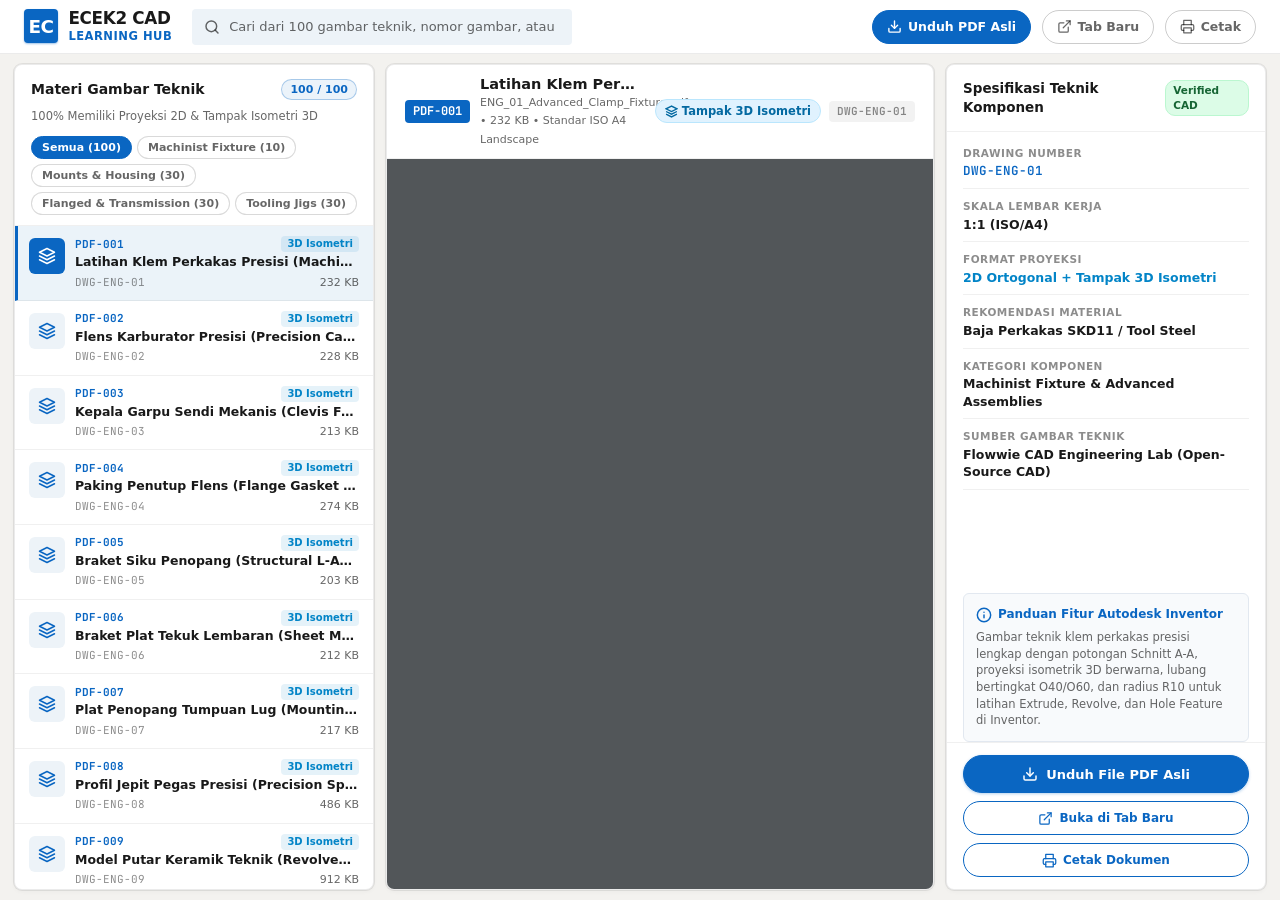
==== index.html @ a2cfbc25 "Initial commit: ECEK2 CAD platform with 100 professional 3D isometric technical drawings" ====
<!DOCTYPE html>
<html lang="id">
<head>
    <meta charset="UTF-8">
    <meta name="viewport" content="width=device-width, initial-scale=1.0">
    <title>ECEK2 CAD - 100 Dokumen Gambar Teknik Profesional (LinkedIn Edition)</title>
    <meta name="description" content="ECEK2 CAD - Platform pembelajaran 100 dokumen PDF gambar teknik profesional nyata berstandar industri dengan Proyeksi 2D Ortogonal dan Tampak 3D Isometri untuk Autodesk Inventor.">
    
    <!-- LinkedIn Font Styling -->
    <link rel="preconnect" href="https://fonts.googleapis.com">
    <link rel="preconnect" href="https://fonts.gstatic.com" crossorigin>
    <link href="https://fonts.googleapis.com/css2?family=Segoe+UI:wght@400;600;700&family=Inter:wght@400;500;600;700&family=JetBrains+Mono:wght@500;600&display=swap" rel="stylesheet">
    
    <link rel="stylesheet" href="index.css">
</head>
<body>

    <!-- TOP NAVBAR: LINKEDIN STYLE MINIMALIST -->
    <header class="linkedin-navbar">
        <div class="navbar-left">
            <!-- LinkedIn Style "EC" Logo Box -->
            <a href="#" class="linkedin-brand" title="ECEK2 CAD - Professional CAD Learning Platform">
                <div class="linkedin-logo-box">EC</div>
                <div class="linkedin-brand-text">
                    <span class="brand-name">ECEK2 CAD</span>
                    <span class="brand-sub">Learning Hub</span>
                </div>
            </a>

            <!-- LinkedIn Global Search Box -->
            <div class="linkedin-search-wrapper">
                <svg class="linkedin-search-icon" width="16" height="16" viewBox="0 0 24 24" fill="none" stroke="currentColor" stroke-width="2.2" stroke-linecap="round" stroke-linejoin="round">
                    <circle cx="11" cy="11" r="8"></circle>
                    <line x1="21" y1="21" x2="16.65" y2="16.65"></line>
                </svg>
                <input type="text" id="navbar-search-input" placeholder="Cari dari 100 gambar teknik, nomor gambar, atau fitur..." autocomplete="off">
            </div>
        </div>

        <!-- Navbar Right Action Buttons -->
        <div class="navbar-right">
            <button class="btn-nav-action btn-nav-primary" id="btn-top-download" title="Unduh File PDF yang sedang aktif">
                <svg width="15" height="15" viewBox="0 0 24 24" fill="none" stroke="currentColor" stroke-width="2.2" stroke-linecap="round" stroke-linejoin="round">
                    <path d="M21 15v4a2 2 0 0 1-2 2H5a2 2 0 0 1-2-2v-4"></path>
                    <polyline points="7 10 12 15 17 10"></polyline>
                    <line x1="12" y1="15" x2="12" y2="3"></line>
                </svg>
                <span>Unduh PDF Asli</span>
            </button>

            <button class="btn-nav-action btn-nav-secondary" id="btn-top-open" title="Buka di Tab Baru Browser">
                <svg width="15" height="15" viewBox="0 0 24 24" fill="none" stroke="currentColor" stroke-width="2" stroke-linecap="round" stroke-linejoin="round">
                    <path d="M18 13v6a2 2 0 0 1-2 2H5a2 2 0 0 1-2-2V8a2 2 0 0 1 2-2h6"></path>
                    <polyline points="15 3 21 3 21 9"></polyline>
                    <line x1="10" y1="14" x2="21" y2="3"></line>
                </svg>
                <span>Tab Baru</span>
            </button>

            <button class="btn-nav-action btn-nav-secondary" id="btn-top-print" title="Cetak Lembar Kerja PDF">
                <svg width="15" height="15" viewBox="0 0 24 24" fill="none" stroke="currentColor" stroke-width="2" stroke-linecap="round" stroke-linejoin="round">
                    <polyline points="6 9 6 2 18 2 18 9"></polyline>
                    <path d="M6 18H4a2 2 0 0 1-2-2v-5a2 2 0 0 1 2-2h16a2 2 0 0 1 2 2v5a2 2 0 0 1-2 2h-2"></path>
                    <rect x="6" y="14" width="12" height="8"></rect>
                </svg>
                <span>Cetak</span>
            </button>
        </div>
    </header>

    <!-- 3-COLUMN WORKSPACE: LINKEDIN LEARNING STYLE -->
    <div class="linkedin-workspace">

        <!-- COLUMN 1 (KIRI): COURSE PLAYLIST & CATEGORY FILTER -->
        <aside class="col-playlist">
            <div class="playlist-card">
                
                <div class="playlist-header">
                    <div class="playlist-title-row">
                        <h2>Materi Gambar Teknik</h2>
                        <span class="playlist-counter-badge" id="total-doc-counter">100 / 100</span>
                    </div>
                    <p class="playlist-subtitle">100% Memiliki Proyeksi 2D & Tampak Isometri 3D</p>

                    <!-- Quick Filter Pills -->
                    <div class="playlist-filter-pills" id="category-pills">
                        <button class="pill-btn active" data-category="all">Semua (100)</button>
                        <button class="pill-btn" data-category="Machinist Fixture & Advanced Assemblies">Machinist Fixture (10)</button>
                        <button class="pill-btn" data-category="Precision Mechanical Mounts & Housings">Mounts & Housing (30)</button>
                        <button class="pill-btn" data-category="Flanged Components & Transmission Brackets">Flanged & Transmission (30)</button>
                        <button class="pill-btn" data-category="Machined Tooling Jigs & Complex Slotted Solids">Tooling Jigs (30)</button>
                    </div>
                </div>

                <!-- Scrollable Drawing Items List -->
                <div class="playlist-scroll-area" id="pdf-doc-list-container">
                    <!-- Populated dynamically via app.js -->
                </div>

            </div>
        </aside>

        <!-- COLUMN 2 (TENGAH): MAIN DOCUMENT VIEWER STAGE -->
        <main class="col-stage">
            <div class="stage-card">
                
                <!-- Stage Header Bar -->
                <div class="stage-top-bar">
                    <div class="stage-title-group">
                        <span class="badge-stage-id" id="active-doc-badge">PDF-001</span>
                        <div class="stage-heading-text">
                            <h1 id="active-doc-title">Latihan Klem Perkakas Presisi (Machinist Clamp Assembly & Fixture)</h1>
                            <span class="stage-file-info" id="active-doc-sub">ENG_01_Advanced_Clamp_Fixture.pdf • 232 KB • Format A4 Landscape</span>
                        </div>
                    </div>
                    
                    <div class="stage-badges-row">
                        <span class="badge-iso-highlight">
                            <svg width="13" height="13" viewBox="0 0 24 24" fill="none" stroke="currentColor" stroke-width="2.5"><polygon points="12 2 2 7 12 12 22 7 12 2"></polygon><polyline points="2 17 12 22 22 17"></polyline><polyline points="2 12 12 17 22 12"></polyline></svg>
                            Tampak 3D Isometri
                        </span>
                        <span class="badge-dwg-no" id="stage-drawing-no">DWG-ENG-01</span>
                    </div>
                </div>

                <!-- Embedded PDF Viewer Container -->
                <div class="stage-viewer-container">
                    <iframe id="pdf-frame" class="stage-pdf-frame" src="pdf/ENG_01_Advanced_Clamp_Fixture.pdf" type="application/pdf"></iframe>
                </div>

            </div>
        </main>

        <!-- COLUMN 3 (KANAN): TECHNICAL SPECIFICATIONS & ACTIONS -->
        <aside class="col-specs">
            <div class="specs-card">
                
                <div class="specs-card-header">
                    <h3>Spesifikasi Teknik Komponen</h3>
                    <span class="specs-verified-tag">Verified CAD</span>
                </div>

                <!-- Specs List Grid -->
                <div class="specs-body" id="specs-body-container">
                    <!-- Populated dynamically via app.js -->
                </div>

                <!-- Autodesk Inventor Guidance Card -->
                <div class="inventor-guide-card">
                    <div class="guide-header">
                        <svg width="16" height="16" viewBox="0 0 24 24" fill="none" stroke="#0a66c2" stroke-width="2.2" stroke-linecap="round" stroke-linejoin="round">
                            <circle cx="12" cy="12" r="10"></circle>
                            <line x1="12" y1="16" x2="12" y2="12"></line>
                            <line x1="12" y1="8" x2="12.01" y2="8"></line>
                        </svg>
                        <h4>Panduan Fitur Autodesk Inventor</h4>
                    </div>
                    <p id="inventor-guide-text">
                        Gunakan fitur Extrude, Revolve, dan Hole Feature untuk memodelkan solid 3D sesuai dimensi yang tertera pada lembar kerja dan tampak isometri di sudut kanan atas.
                    </p>
                </div>

                <!-- Quick Action Button Stack -->
                <div class="specs-action-stack">
                    <button class="btn-linkedin-main" id="btn-download-pdf">
                        <svg width="16" height="16" viewBox="0 0 24 24" fill="none" stroke="currentColor" stroke-width="2.2" stroke-linecap="round" stroke-linejoin="round">
                            <path d="M21 15v4a2 2 0 0 1-2 2H5a2 2 0 0 1-2-2v-4"></path>
                            <polyline points="7 10 12 15 17 10"></polyline>
                            <line x1="12" y1="15" x2="12" y2="3"></line>
                        </svg>
                        Unduh File PDF Asli
                    </button>

                    <button class="btn-linkedin-sub" id="btn-open-tab">
                        <svg width="15" height="15" viewBox="0 0 24 24" fill="none" stroke="currentColor" stroke-width="2" stroke-linecap="round" stroke-linejoin="round">
                            <path d="M18 13v6a2 2 0 0 1-2 2H5a2 2 0 0 1-2-2V8a2 2 0 0 1 2-2h6"></path>
                            <polyline points="15 3 21 3 21 9"></polyline>
                            <line x1="10" y1="14" x2="21" y2="3"></line>
                        </svg>
                        Buka di Tab Baru
                    </button>

                    <button class="btn-linkedin-sub" id="btn-print-doc">
                        <svg width="15" height="15" viewBox="0 0 24 24" fill="none" stroke="currentColor" stroke-width="2" stroke-linecap="round" stroke-linejoin="round">
                            <polyline points="6 9 6 2 18 2 18 9"></polyline>
                            <path d="M6 18H4a2 2 0 0 1-2-2v-5a2 2 0 0 1 2-2h16a2 2 0 0 1 2 2v5a2 2 0 0 1-2 2h-2"></path>
                            <rect x="6" y="14" width="12" height="8"></rect>
                        </svg>
                        Cetak Dokumen
                    </button>
                </div>

            </div>
        </aside>

    </div>

    <!-- Scripts -->
    <script src="js/data.js"></script>
    <script src="app.js"></script>

</body>
</html>
---- index.css ----
/* ==========================================================================
   ECEK2 CAD - LINKEDIN STYLE DESIGN SYSTEM (PURE LIGHT THEME)
   ========================================================================== */

:root {
    --li-bg-app: #F3F2EF;
    --li-bg-card: #FFFFFF;
    --li-bg-hover: #F8FAFD;
    --li-bg-active: #EBF3F9;
    --li-bg-input: #EDF3F8;
    
    --li-blue-primary: #0A66C2;
    --li-blue-hover: #004182;
    --li-blue-light: rgba(10, 102, 194, 0.08);
    --li-blue-border: rgba(10, 102, 194, 0.3);

    --li-text-primary: rgba(0, 0, 0, 0.9);
    --li-text-secondary: rgba(0, 0, 0, 0.6);
    --li-text-dim: rgba(0, 0, 0, 0.45);
    
    --li-border: rgba(0, 0, 0, 0.08);
    --li-border-divider: rgba(0, 0, 0, 0.06);
    
    --li-shadow: 0 0 0 1px rgba(0, 0, 0, 0.08), 0 2px 4px rgba(0, 0, 0, 0.03);
    --li-shadow-sm: 0 1px 3px rgba(0, 0, 0, 0.08);

    --font-sans: -apple-system, system-ui, BlinkMacSystemFont, "Segoe UI", Roboto, "Helvetica Neue", sans-serif;
    --font-mono: 'JetBrains Mono', monospace;
}

*, *::before, *::after {
    box-sizing: border-box;
    margin: 0;
    padding: 0;
}

body {
    width: 100vw;
    height: 100vh;
    overflow: hidden;
    background-color: var(--li-bg-app);
    color: var(--li-text-primary);
    font-family: var(--font-sans);
    font-size: 13px;
    line-height: 1.4;
    -webkit-font-smoothing: antialiased;
}

/* ==========================================================================
   1. TOP NAVIGATION BAR (LINKEDIN STYLE)
   ========================================================================== */
.linkedin-navbar {
    width: 100%;
    height: 54px;
    background-color: var(--li-bg-card);
    border-bottom: 1px solid var(--li-border);
    display: flex;
    align-items: center;
    justify-content: space-between;
    padding: 0 1.5rem;
    z-index: 100;
}

.navbar-left {
    display: flex;
    align-items: center;
    gap: 1.25rem;
}

.linkedin-brand {
    display: flex;
    align-items: center;
    gap: 0.65rem;
    text-decoration: none;
    color: inherit;
    cursor: pointer;
}

.linkedin-logo-box {
    width: 34px;
    height: 34px;
    background-color: var(--li-blue-primary);
    color: #FFFFFF;
    font-weight: 800;
    font-size: 1.15rem;
    border-radius: 4px;
    display: flex;
    align-items: center;
    justify-content: center;
    letter-spacing: -0.5px;
    box-shadow: 0 1px 2px rgba(10, 102, 194, 0.4);
}

.linkedin-brand-text {
    display: flex;
    flex-direction: column;
}

.brand-name {
    font-size: 1.05rem;
    font-weight: 700;
    color: var(--li-text-primary);
    line-height: 1.1;
    letter-spacing: -0.3px;
}

.brand-sub {
    font-size: 0.72rem;
    font-weight: 600;
    color: var(--li-blue-primary);
    text-transform: uppercase;
    letter-spacing: 0.5px;
}

.linkedin-search-wrapper {
    position: relative;
    width: 380px;
    display: flex;
    align-items: center;
}

.linkedin-search-icon {
    position: absolute;
    left: 12px;
    color: var(--li-text-secondary);
    pointer-events: none;
}

#navbar-search-input {
    width: 100%;
    height: 36px;
    background-color: var(--li-bg-input);
    border: 1px solid transparent;
    border-radius: 4px;
    padding: 0 12px 0 36px;
    font-size: 13px;
    color: var(--li-text-primary);
    font-family: inherit;
    outline: none;
    transition: all 0.2s ease;
}

#navbar-search-input:focus {
    background-color: #FFFFFF;
    border-color: var(--li-blue-primary);
    box-shadow: 0 0 0 1px var(--li-blue-primary);
}

#navbar-search-input::placeholder {
    color: var(--li-text-secondary);
}

.navbar-right {
    display: flex;
    align-items: center;
    gap: 0.65rem;
}

.btn-nav-action {
    display: inline-flex;
    align-items: center;
    gap: 6px;
    height: 34px;
    padding: 0 14px;
    border-radius: 20px;
    font-size: 12.5px;
    font-weight: 600;
    cursor: pointer;
    transition: all 0.15s ease;
    font-family: inherit;
}

.btn-nav-primary {
    background-color: var(--li-blue-primary);
    color: #FFFFFF;
    border: 1px solid var(--li-blue-primary);
}

.btn-nav-primary:hover {
    background-color: var(--li-blue-hover);
    border-color: var(--li-blue-hover);
}

.btn-nav-secondary {
    background-color: transparent;
    color: var(--li-text-secondary);
    border: 1px solid rgba(0, 0, 0, 0.2);
}

.btn-nav-secondary:hover {
    background-color: rgba(0, 0, 0, 0.04);
    color: var(--li-text-primary);
    border-color: rgba(0, 0, 0, 0.3);
}

/* ==========================================================================
   2. 3-COLUMN WORKSPACE GRID
   ========================================================================== */
.linkedin-workspace {
    display: flex;
    width: 100%;
    height: calc(100vh - 54px);
    overflow: hidden;
    padding: 10px 14px;
    gap: 12px;
}

/* Base Card Style */
.playlist-card, .stage-card, .specs-card {
    background-color: var(--li-bg-card);
    border: 1px solid var(--li-border);
    border-radius: 8px;
    box-shadow: var(--li-shadow);
    display: flex;
    flex-direction: column;
    overflow: hidden;
    height: 100%;
}

/* ==========================================================================
   COLUMN 1: PLAYLIST (LEFT)
   ========================================================================== */
.col-playlist {
    width: 360px;
    flex-shrink: 0;
    height: 100%;
}

.playlist-header {
    padding: 14px 16px 10px;
    border-bottom: 1px solid var(--li-border-divider);
    display: flex;
    flex-direction: column;
    gap: 8px;
    flex-shrink: 0;
}

.playlist-title-row {
    display: flex;
    align-items: center;
    justify-content: space-between;
}

.playlist-title-row h2 {
    font-size: 14px;
    font-weight: 700;
    color: var(--li-text-primary);
}

.playlist-counter-badge {
    background-color: var(--li-blue-light);
    color: var(--li-blue-primary);
    font-size: 11px;
    font-weight: 700;
    padding: 2px 8px;
    border-radius: 12px;
    border: 1px solid var(--li-blue-border);
}

.playlist-subtitle {
    font-size: 11.5px;
    color: var(--li-text-secondary);
}

.playlist-filter-pills {
    display: flex;
    flex-wrap: wrap;
    gap: 5px;
    padding-top: 4px;
}

.pill-btn {
    background-color: var(--li-bg-card);
    color: var(--li-text-secondary);
    border: 1px solid rgba(0, 0, 0, 0.15);
    font-size: 11px;
    font-weight: 600;
    padding: 4px 10px;
    border-radius: 14px;
    cursor: pointer;
    transition: all 0.15s ease;
    font-family: inherit;
    white-space: nowrap;
}

.pill-btn:hover {
    background-color: rgba(0, 0, 0, 0.04);
    color: var(--li-text-primary);
}

.pill-btn.active {
    background-color: var(--li-blue-primary);
    color: #FFFFFF;
    border-color: var(--li-blue-primary);
}

/* Scroll Area for Items */
.playlist-scroll-area {
    flex: 1;
    overflow-y: auto;
    overflow-x: hidden;
}

.playlist-scroll-area::-webkit-scrollbar {
    width: 6px;
}
.playlist-scroll-area::-webkit-scrollbar-track {
    background: transparent;
}
.playlist-scroll-area::-webkit-scrollbar-thumb {
    background: rgba(0, 0, 0, 0.15);
    border-radius: 3px;
}

/* Playlist Card Item */
.playlist-item {
    padding: 10px 14px;
    border-bottom: 1px solid var(--li-border-divider);
    cursor: pointer;
    transition: background-color 0.15s ease;
    display: flex;
    gap: 10px;
    align-items: flex-start;
}

.playlist-item:hover {
    background-color: var(--li-bg-hover);
}

.playlist-item.active {
    background-color: var(--li-bg-active);
    border-left: 3px solid var(--li-blue-primary);
    padding-left: 11px;
}

.item-thumb-box {
    width: 36px;
    height: 36px;
    border-radius: 6px;
    background-color: #EDF3F8;
    color: var(--li-blue-primary);
    display: flex;
    align-items: center;
    justify-content: center;
    flex-shrink: 0;
    margin-top: 2px;
}

.playlist-item.active .item-thumb-box {
    background-color: var(--li-blue-primary);
    color: #FFFFFF;
}

.item-content {
    flex: 1;
    min-width: 0;
}

.item-top-row {
    display: flex;
    align-items: center;
    justify-content: space-between;
    margin-bottom: 2px;
}

.item-id {
    font-size: 11px;
    font-weight: 700;
    color: var(--li-blue-primary);
    font-family: var(--font-mono);
}

.item-badge-iso {
    font-size: 10px;
    font-weight: 700;
    color: #0284c7;
    background-color: rgba(2, 132, 199, 0.1);
    padding: 1px 6px;
    border-radius: 4px;
}

.item-title {
    font-size: 12.5px;
    font-weight: 600;
    color: var(--li-text-primary);
    line-height: 1.3;
    margin-bottom: 4px;
    white-space: nowrap;
    overflow: hidden;
    text-overflow: ellipsis;
}

.item-footer-row {
    display: flex;
    align-items: center;
    justify-content: space-between;
    font-size: 11px;
    color: var(--li-text-secondary);
}

.item-dwg-no {
    font-family: var(--font-mono);
    color: var(--li-text-dim);
}

/* ==========================================================================
   COLUMN 2: STAGE (CENTER)
   ========================================================================== */
.col-stage {
    flex: 1;
    min-width: 0;
    height: 100%;
}

.stage-top-bar {
    padding: 10px 18px;
    border-bottom: 1px solid var(--li-border-divider);
    display: flex;
    align-items: center;
    justify-content: space-between;
    gap: 12px;
    flex-shrink: 0;
}

.stage-title-group {
    display: flex;
    align-items: center;
    gap: 10px;
    min-width: 0;
}

.badge-stage-id {
    background-color: var(--li-blue-primary);
    color: #FFFFFF;
    font-size: 12px;
    font-weight: 700;
    font-family: var(--font-mono);
    padding: 3px 8px;
    border-radius: 4px;
    flex-shrink: 0;
}

.stage-heading-text {
    min-width: 0;
}

.stage-heading-text h1 {
    font-size: 14.5px;
    font-weight: 700;
    color: var(--li-text-primary);
    white-space: nowrap;
    overflow: hidden;
    text-overflow: ellipsis;
    line-height: 1.25;
}

.stage-file-info {
    font-size: 11px;
    color: var(--li-text-secondary);
}

.stage-badges-row {
    display: flex;
    align-items: center;
    gap: 8px;
    flex-shrink: 0;
}

.badge-iso-highlight {
    display: inline-flex;
    align-items: center;
    gap: 4px;
    font-size: 11.5px;
    font-weight: 700;
    color: #0369a1;
    background-color: #e0f2fe;
    border: 1px solid #bae6fd;
    padding: 3px 9px;
    border-radius: 12px;
}

.badge-dwg-no {
    font-size: 11px;
    font-weight: 600;
    font-family: var(--font-mono);
    color: var(--li-text-dim);
    background-color: rgba(0, 0, 0, 0.05);
    padding: 3px 8px;
    border-radius: 4px;
}

/* Stage Viewer Frame */
.stage-viewer-container {
    flex: 1;
    width: 100%;
    height: 100%;
    position: relative;
    background-color: #525659;
}

.stage-pdf-frame {
    width: 100%;
    height: 100%;
    border: none;
    display: block;
}

/* ==========================================================================
   COLUMN 3: SPECS PANEL (RIGHT)
   ========================================================================== */
.col-specs {
    width: 320px;
    flex-shrink: 0;
    height: 100%;
}

.specs-card-header {
    padding: 14px 16px;
    border-bottom: 1px solid var(--li-border-divider);
    display: flex;
    align-items: center;
    justify-content: space-between;
    flex-shrink: 0;
}

.specs-card-header h3 {
    font-size: 13.5px;
    font-weight: 700;
    color: var(--li-text-primary);
}

.specs-verified-tag {
    font-size: 10.5px;
    font-weight: 700;
    color: #166534;
    background-color: #dcfce7;
    border: 1px solid #bbf7d0;
    padding: 2px 7px;
    border-radius: 10px;
}

.specs-body {
    flex: 1;
    overflow-y: auto;
    padding: 14px 16px;
    display: flex;
    flex-direction: column;
    gap: 10px;
}

.specs-body::-webkit-scrollbar {
    width: 5px;
}
.specs-body::-webkit-scrollbar-thumb {
    background: rgba(0, 0, 0, 0.15);
    border-radius: 3px;
}

.spec-item-box {
    display: flex;
    flex-direction: column;
    gap: 2px;
    padding-bottom: 8px;
    border-bottom: 1px solid var(--li-border-divider);
}

.spec-label {
    font-size: 10.5px;
    font-weight: 700;
    color: var(--li-text-dim);
    text-transform: uppercase;
    letter-spacing: 0.5px;
}

.spec-val {
    font-size: 12.5px;
    font-weight: 600;
    color: var(--li-text-primary);
}

.spec-val.highlight {
    color: var(--li-blue-primary);
}

/* Inventor Guidance Box */
.inventor-guide-card {
    background-color: #F8FAFC;
    border: 1px solid #E2E8F0;
    border-radius: 6px;
    padding: 12px;
    margin: 8px 16px 0;
}

.guide-header {
    display: flex;
    align-items: center;
    gap: 6px;
    margin-bottom: 6px;
}

.guide-header h4 {
    font-size: 12px;
    font-weight: 700;
    color: var(--li-blue-primary);
}

.inventor-guide-card p {
    font-size: 11.5px;
    color: var(--li-text-secondary);
    line-height: 1.45;
}

/* Action Buttons Stack */
.specs-action-stack {
    padding: 12px 16px;
    border-top: 1px solid var(--li-border-divider);
    display: flex;
    flex-direction: column;
    gap: 8px;
    flex-shrink: 0;
}

.btn-linkedin-main {
    width: 100%;
    height: 38px;
    border-radius: 20px;
    background-color: var(--li-blue-primary);
    color: #FFFFFF;
    font-weight: 700;
    font-size: 13px;
    border: 1px solid var(--li-blue-primary);
    display: flex;
    align-items: center;
    justify-content: center;
    gap: 8px;
    cursor: pointer;
    transition: all 0.15s ease;
    font-family: inherit;
    box-shadow: 0 1px 3px rgba(10, 102, 194, 0.3);
}

.btn-linkedin-main:hover {
    background-color: var(--li-blue-hover);
    border-color: var(--li-blue-hover);
}

.btn-linkedin-sub {
    width: 100%;
    height: 34px;
    border-radius: 20px;
    background-color: transparent;
    color: var(--li-blue-primary);
    font-weight: 600;
    font-size: 12px;
    border: 1px solid var(--li-blue-primary);
    display: flex;
    align-items: center;
    justify-content: center;
    gap: 6px;
    cursor: pointer;
    transition: all 0.15s ease;
    font-family: inherit;
}

.btn-linkedin-sub:hover {
    background-color: var(--li-blue-light);
}

/* ==========================================================================
   RESPONSIVE DESIGN
   ========================================================================== */
@media (max-width: 1200px) {
    .col-specs {
        display: none;
    }
}

@media (max-width: 800px) {
    .linkedin-workspace {
        flex-direction: column;
    }
    .col-playlist {
        width: 100%;
        height: 250px;
    }
}
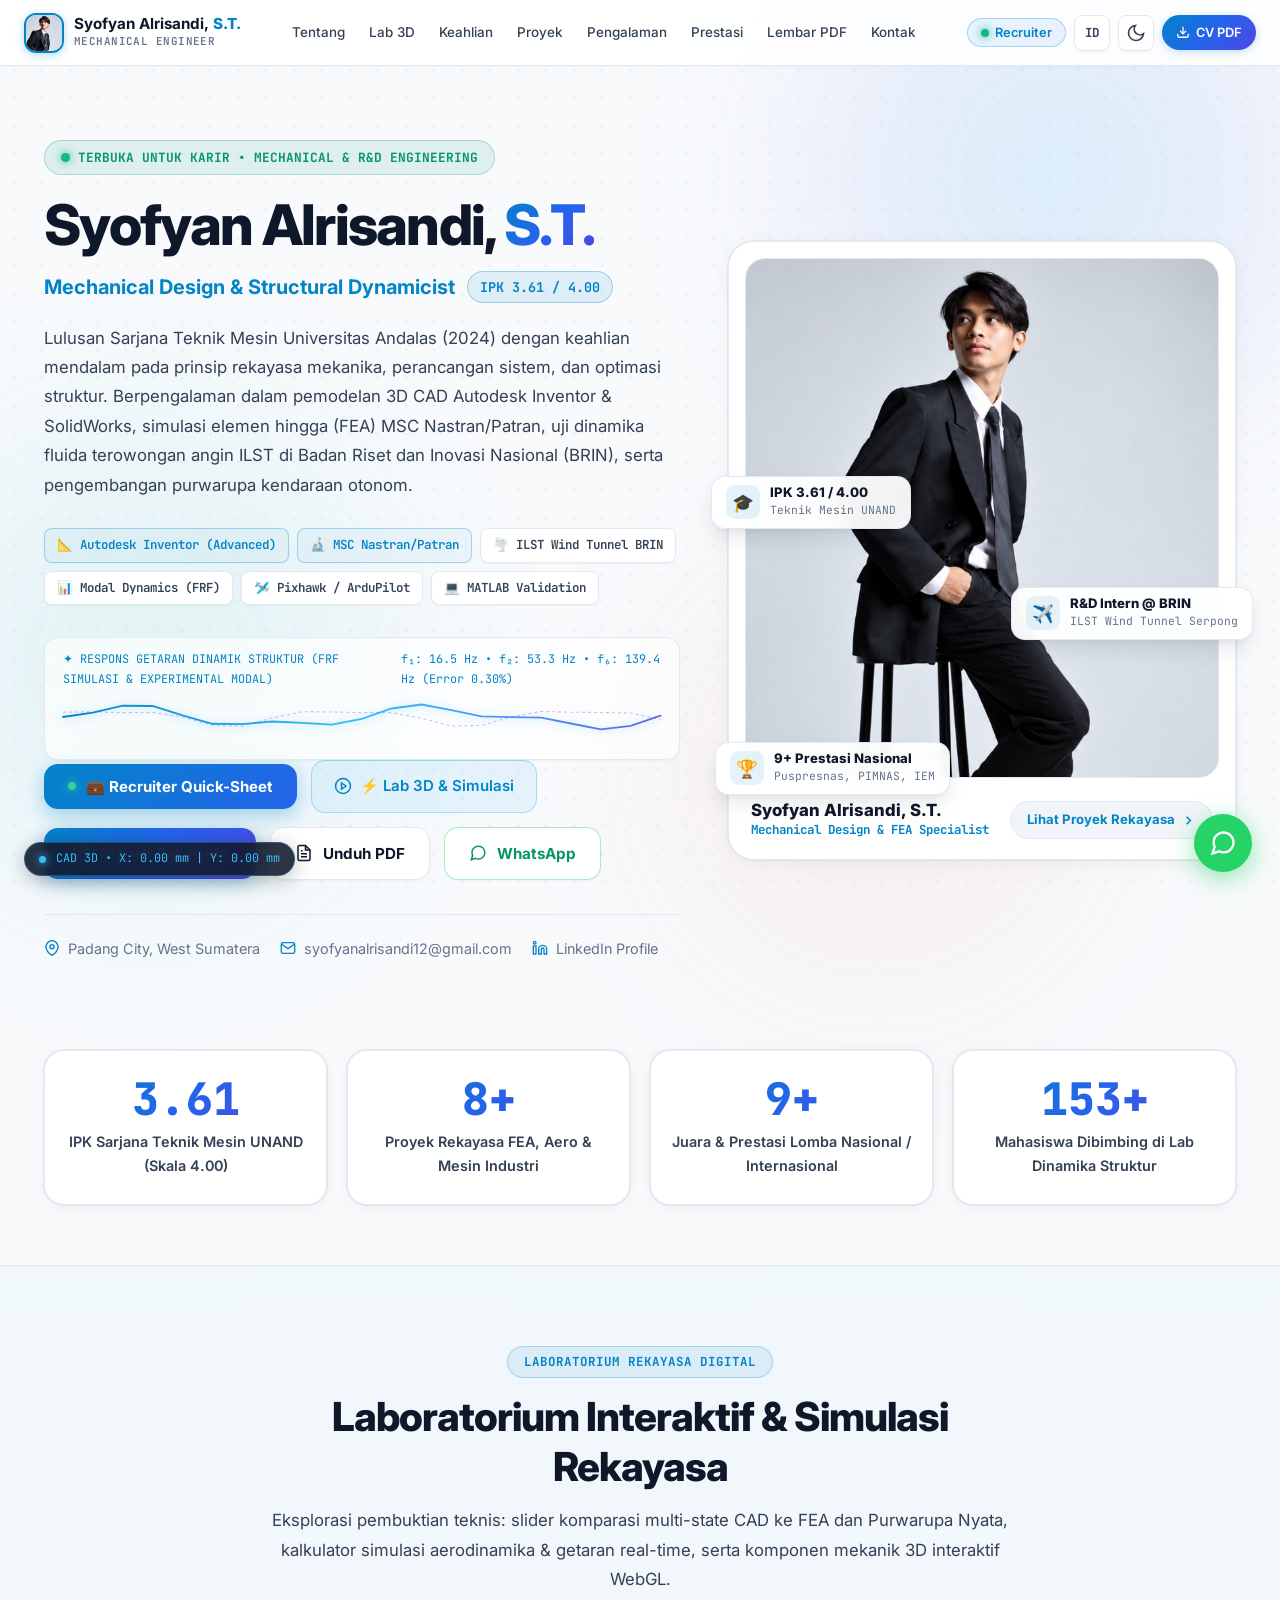
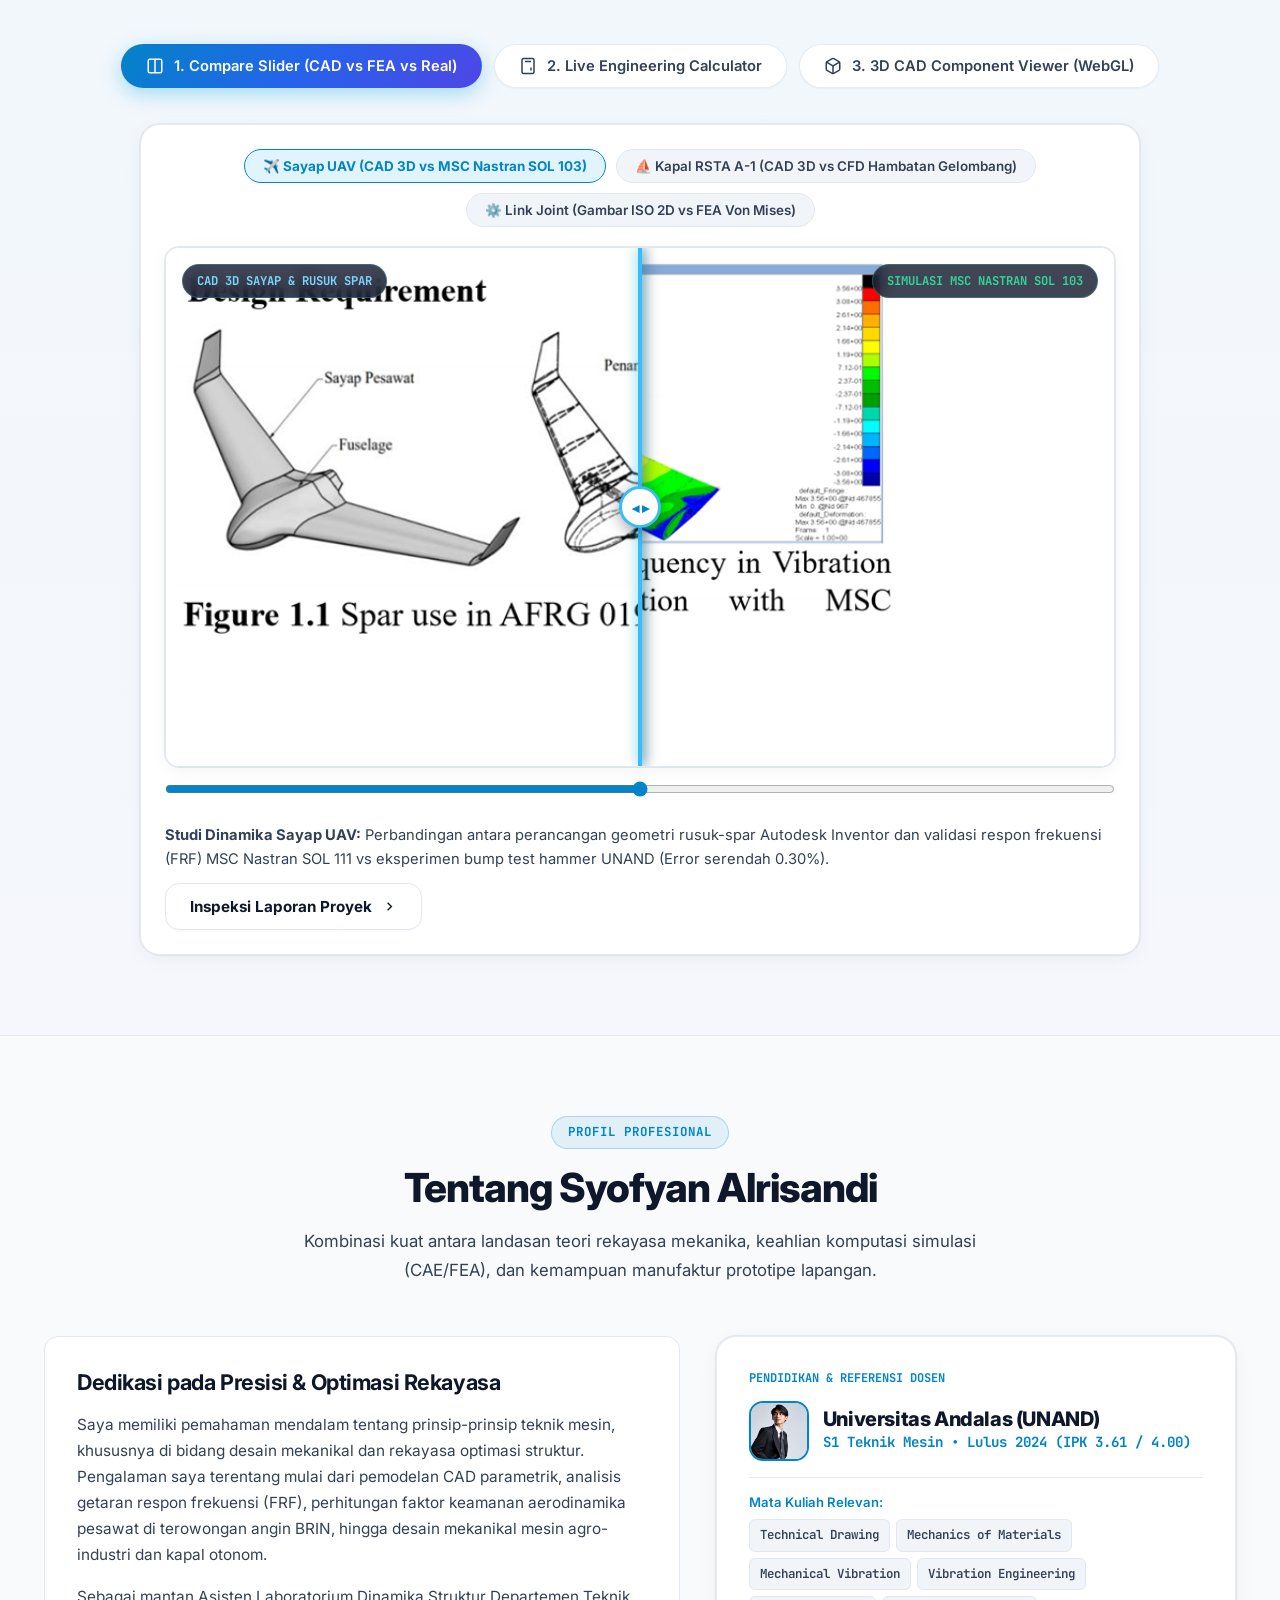
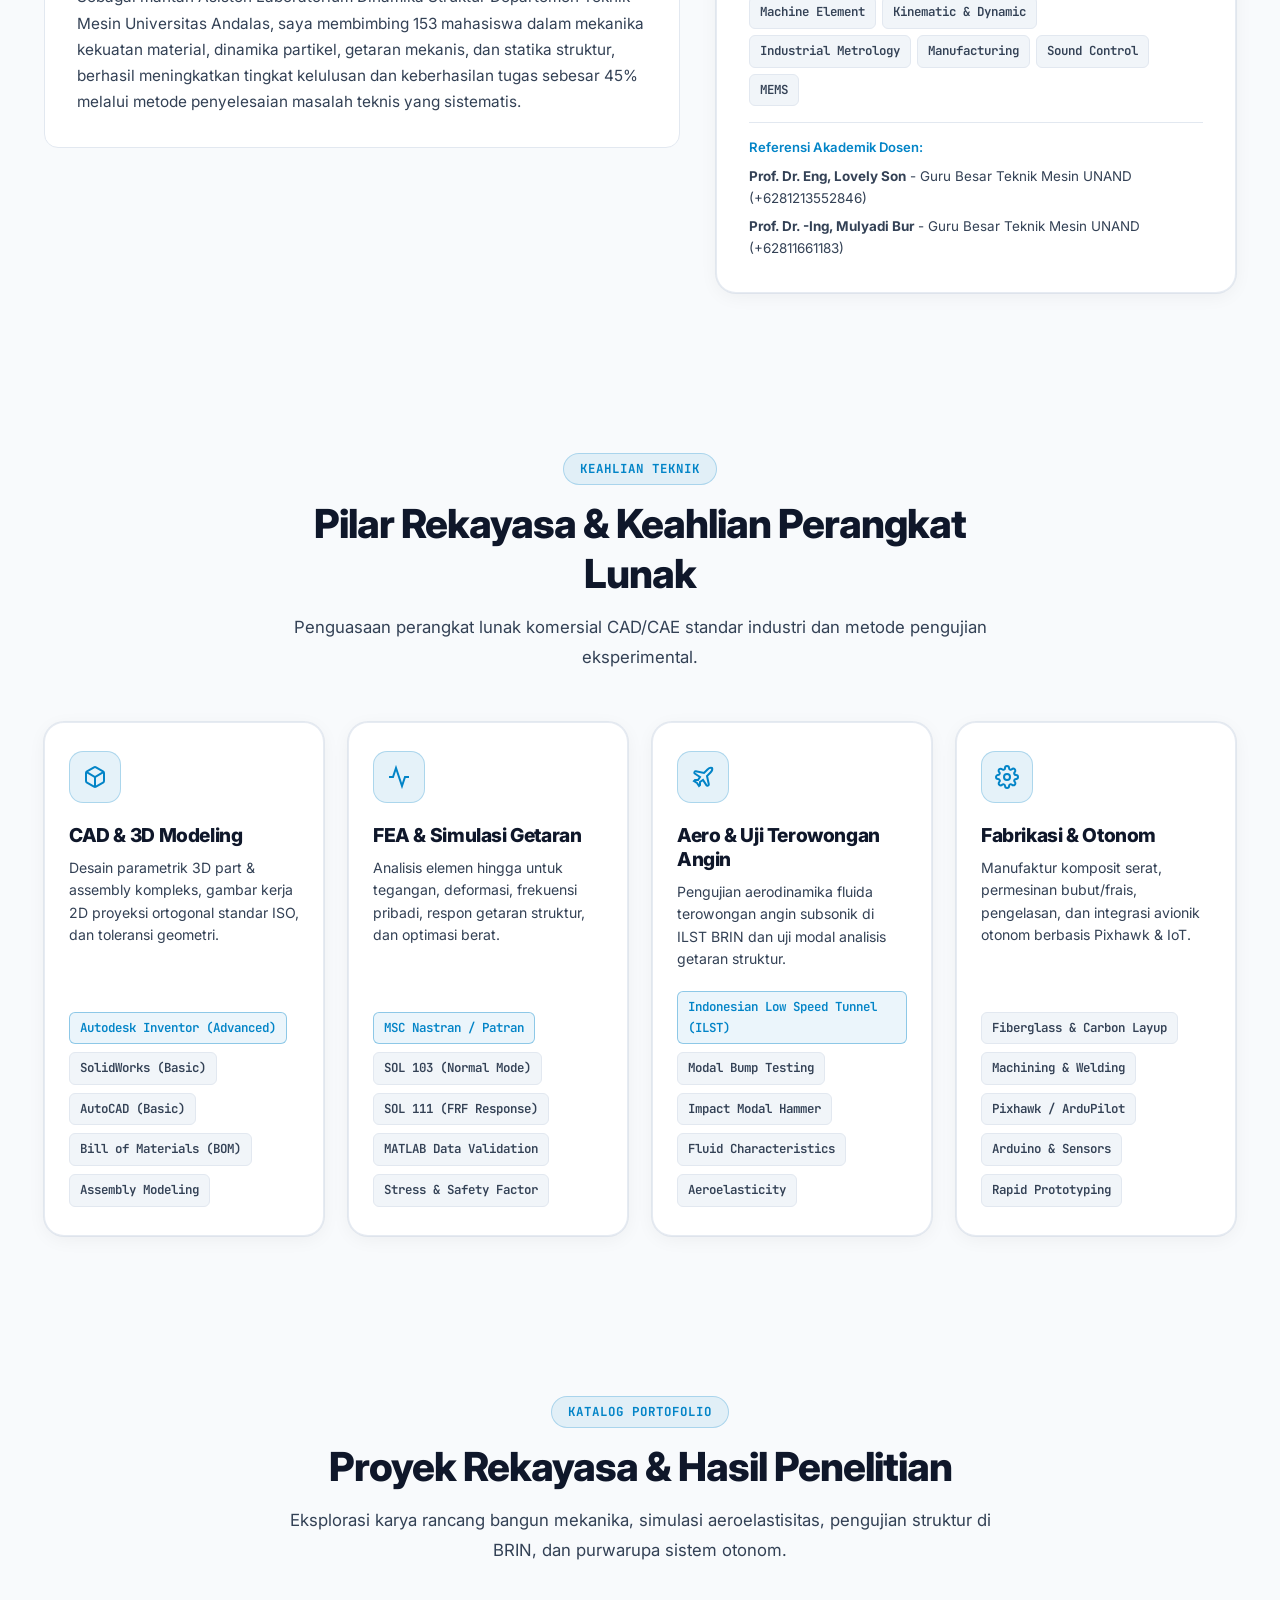
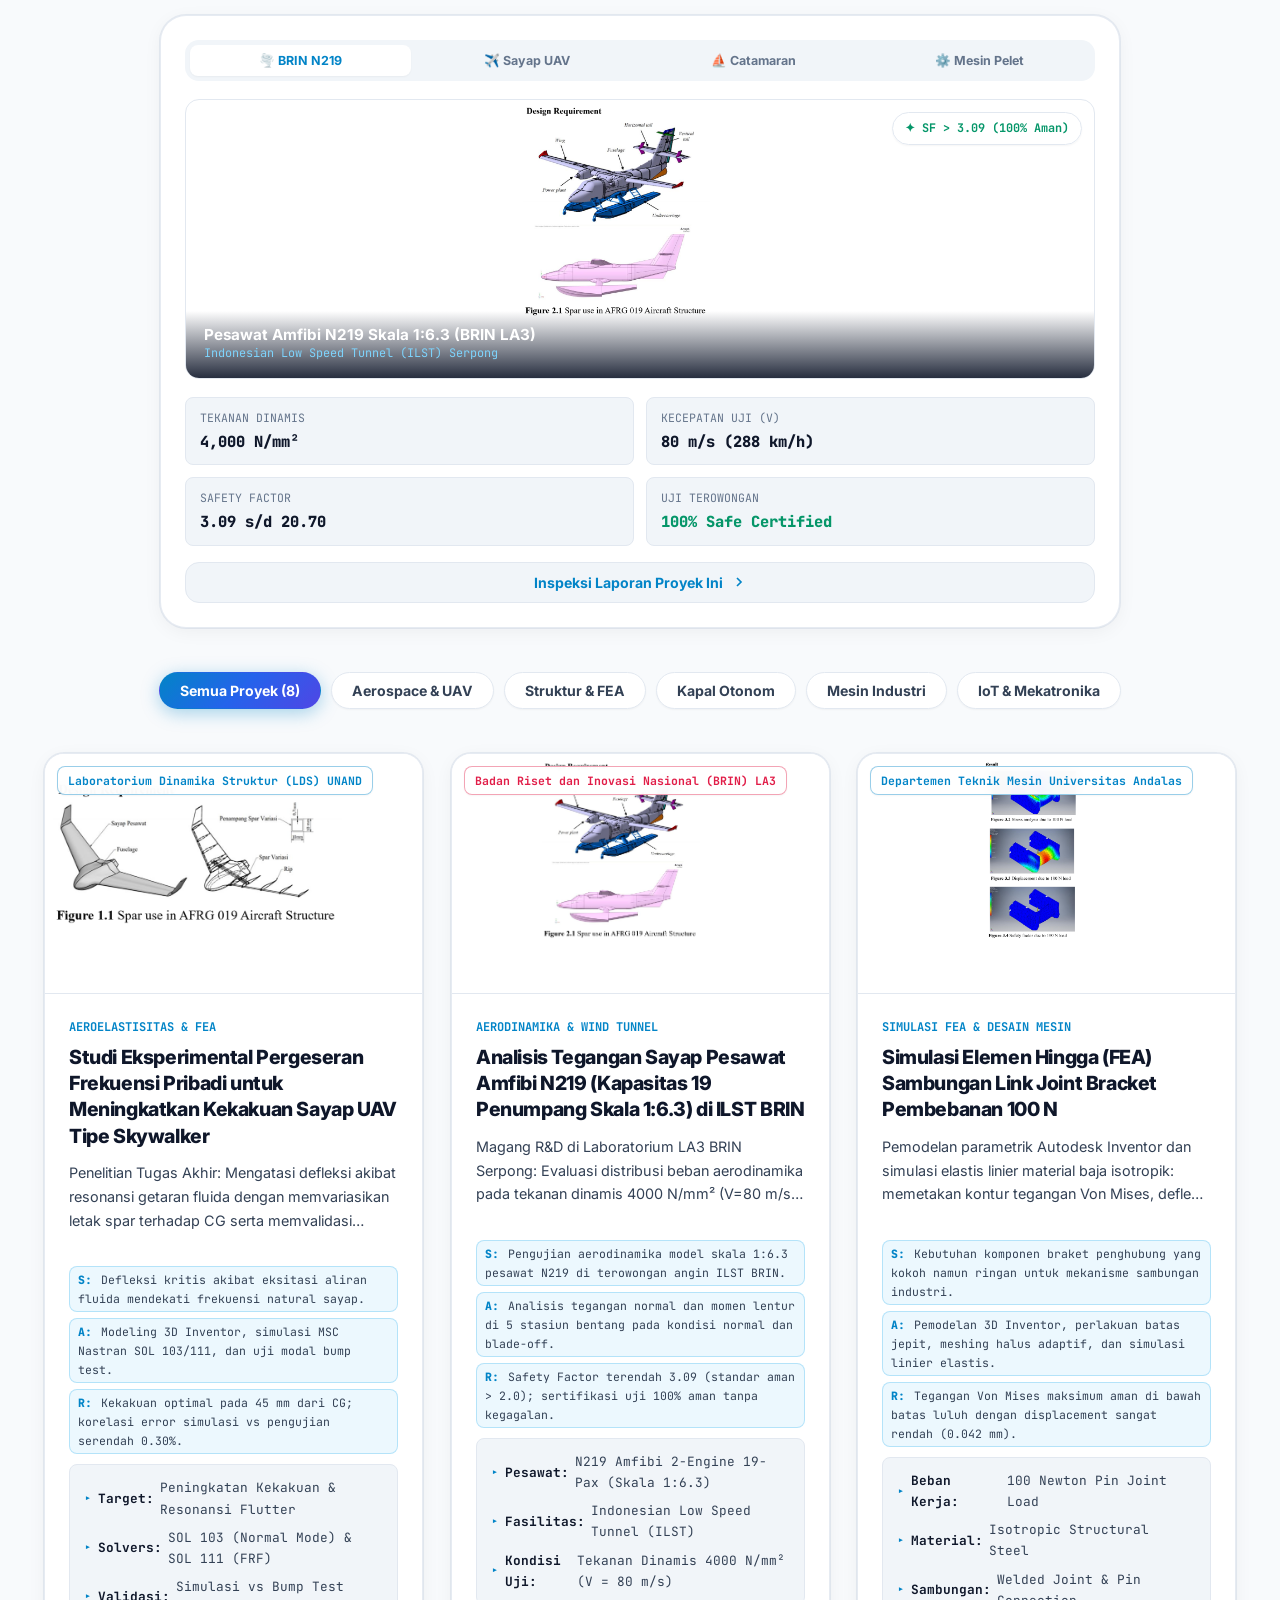
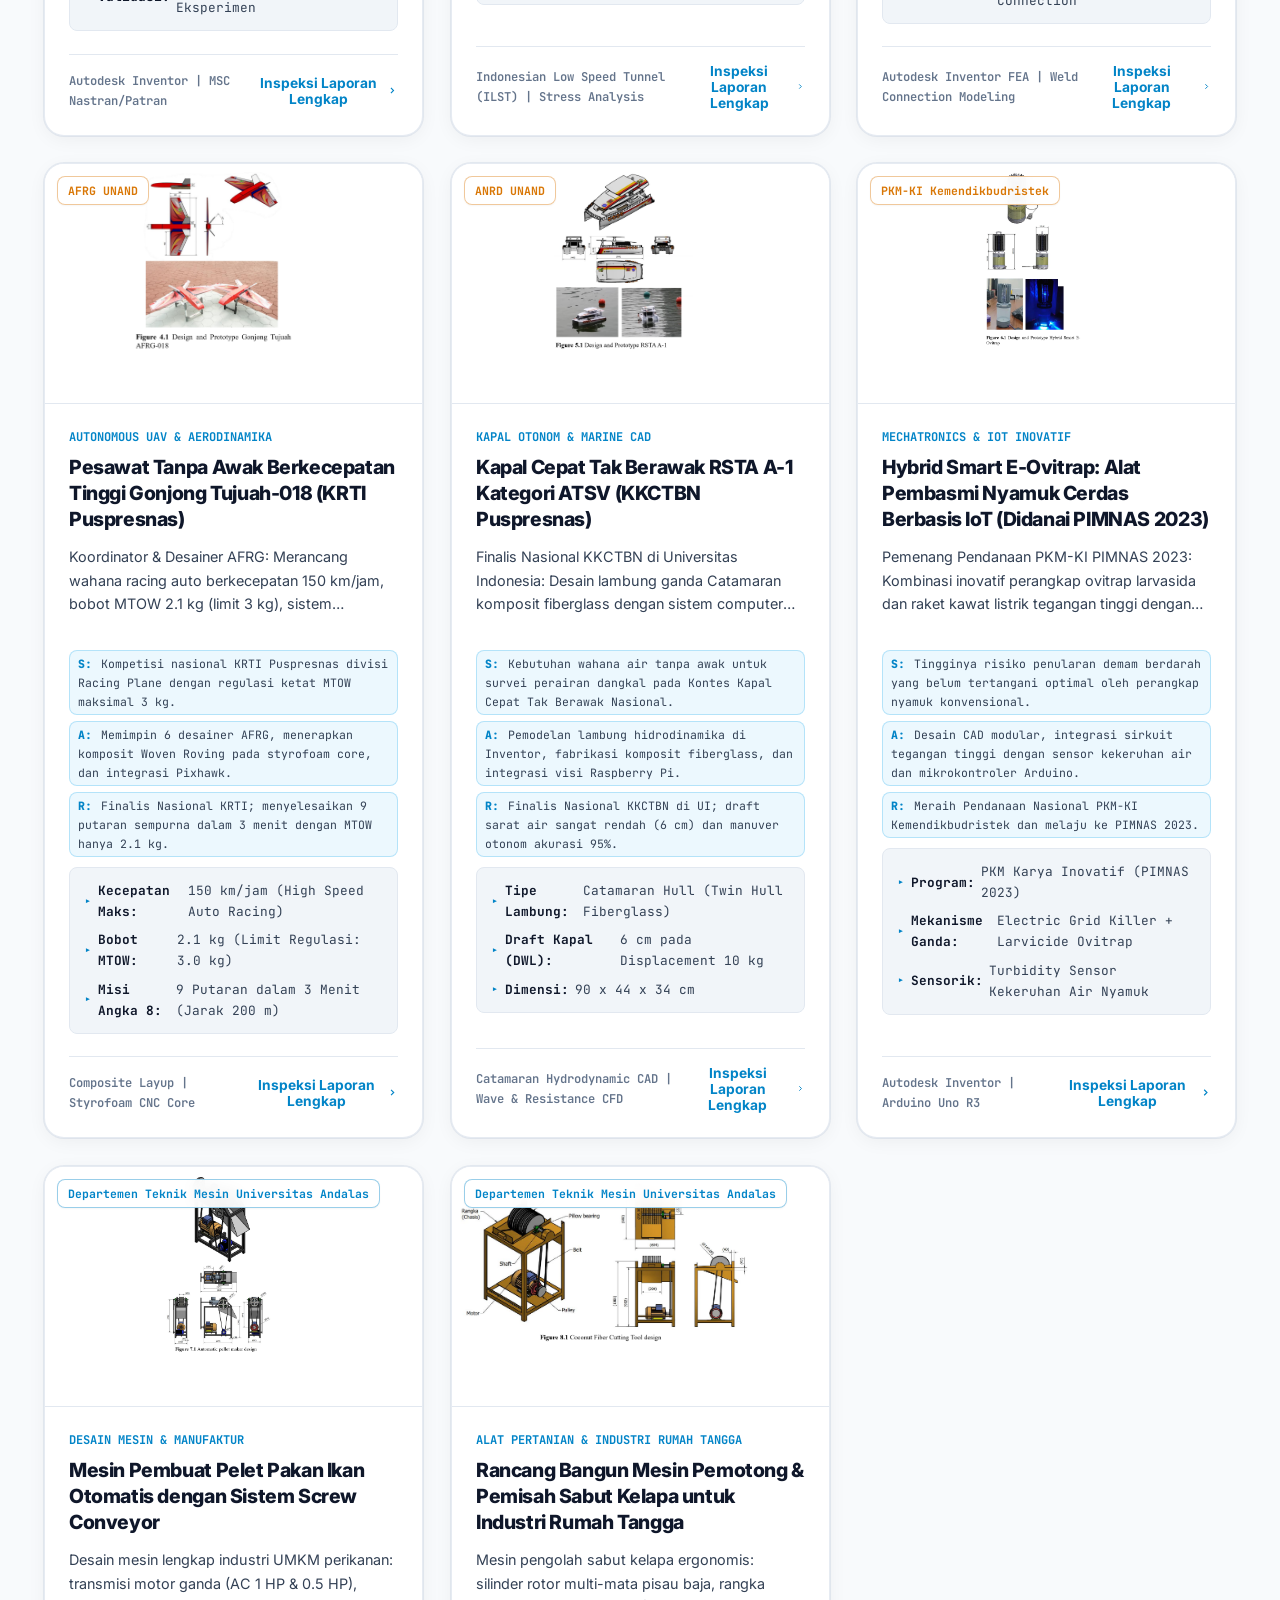
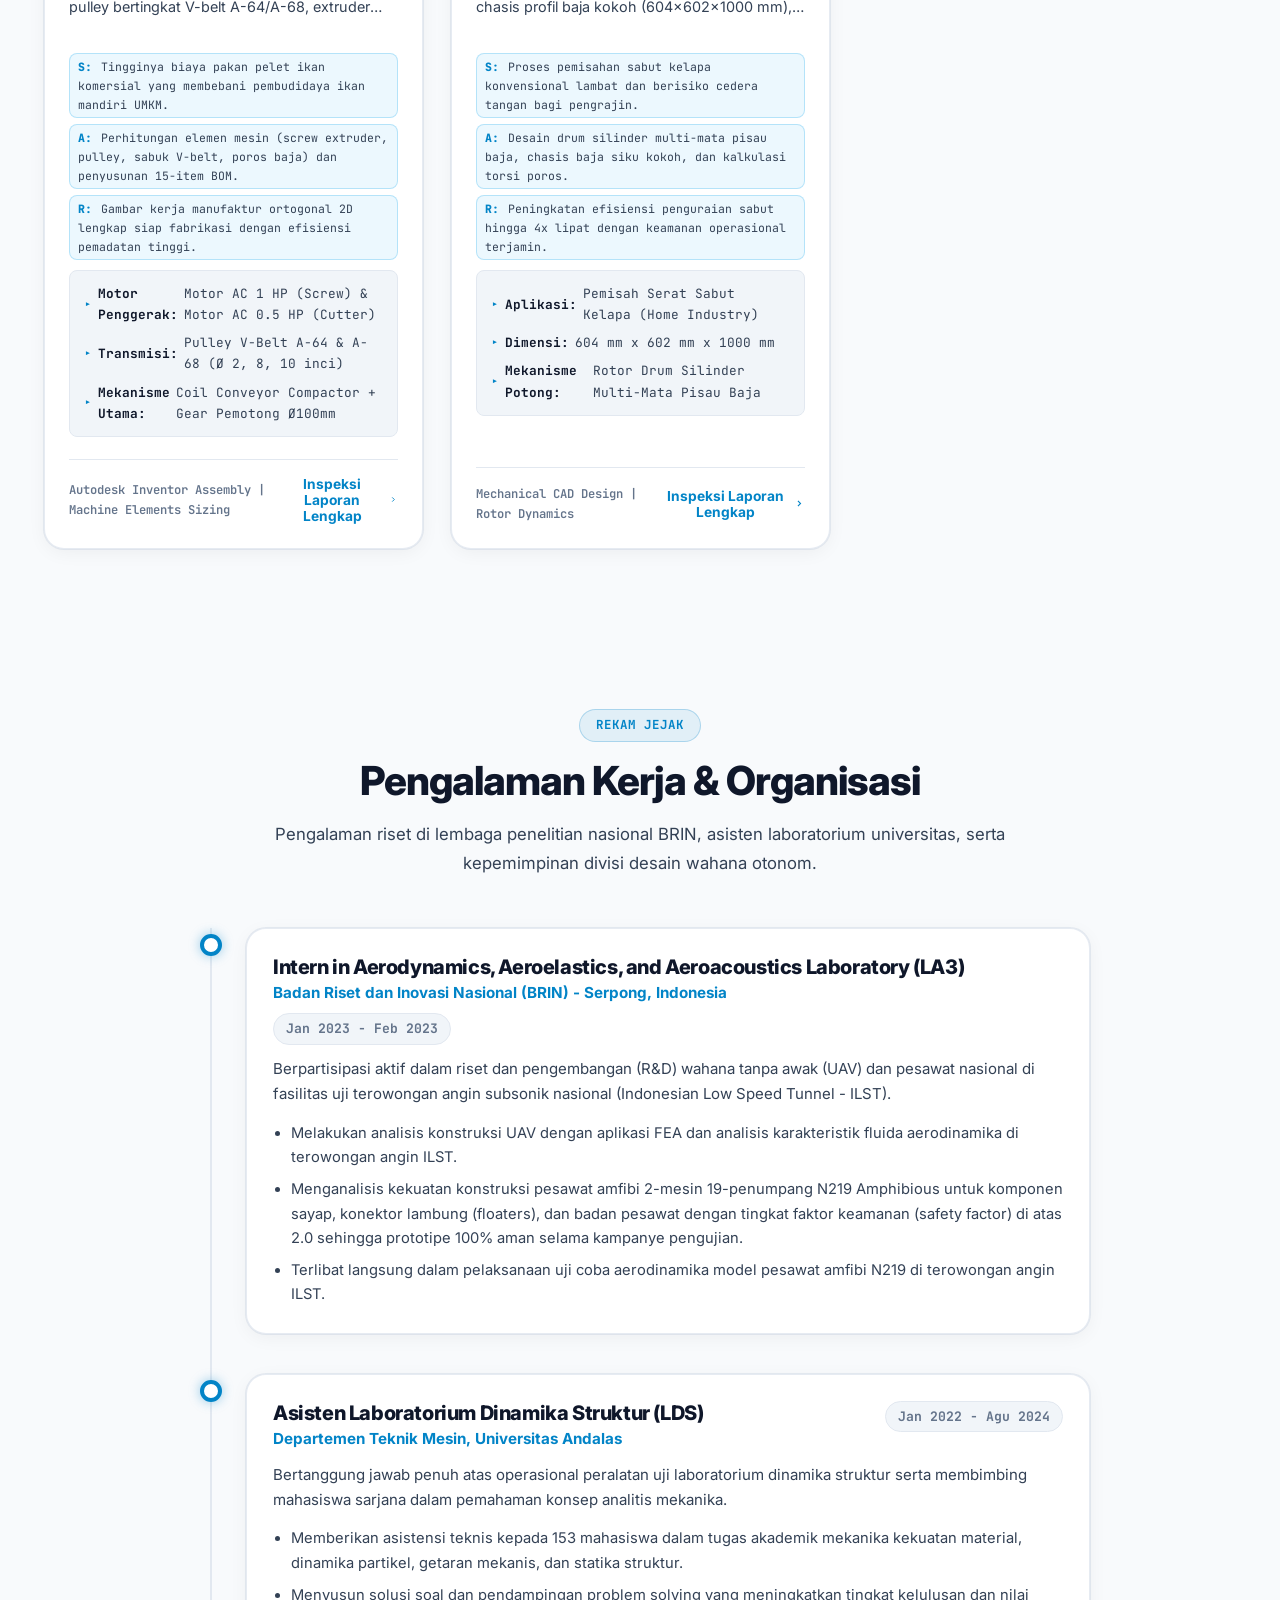
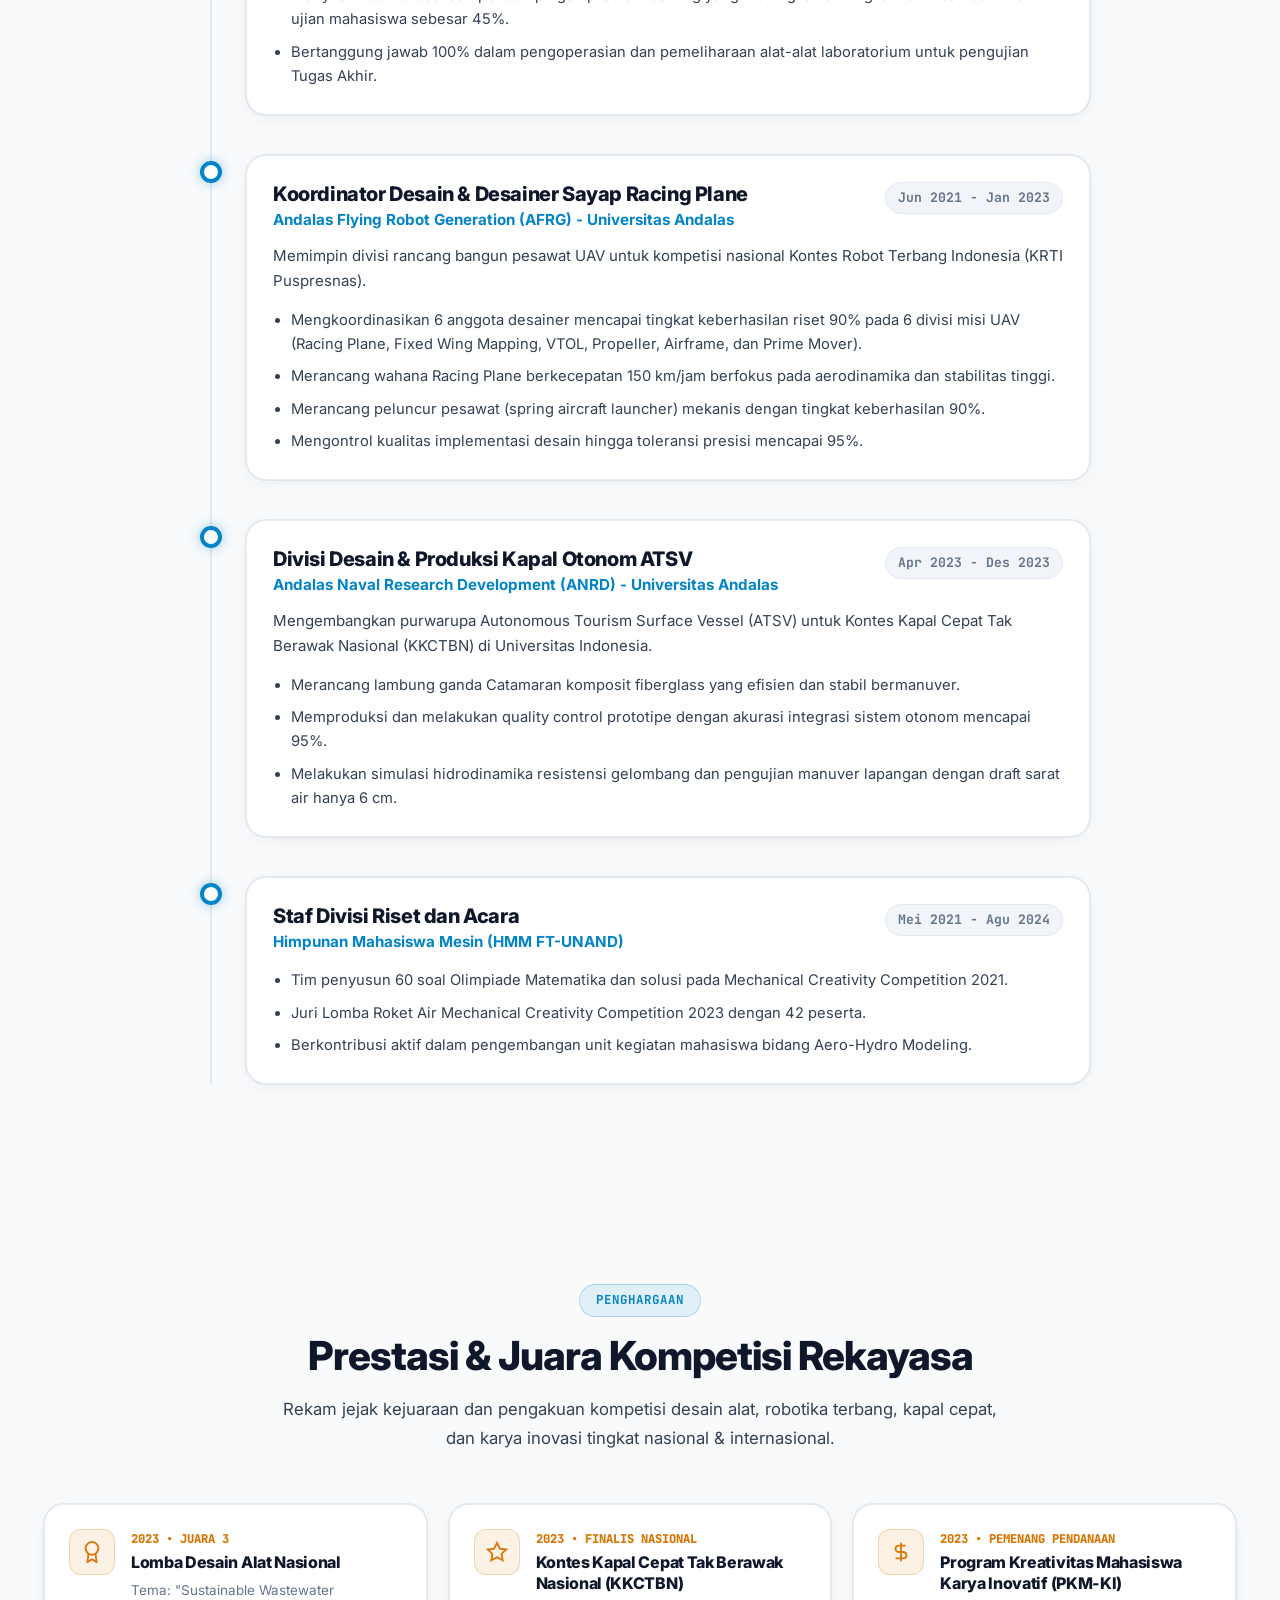
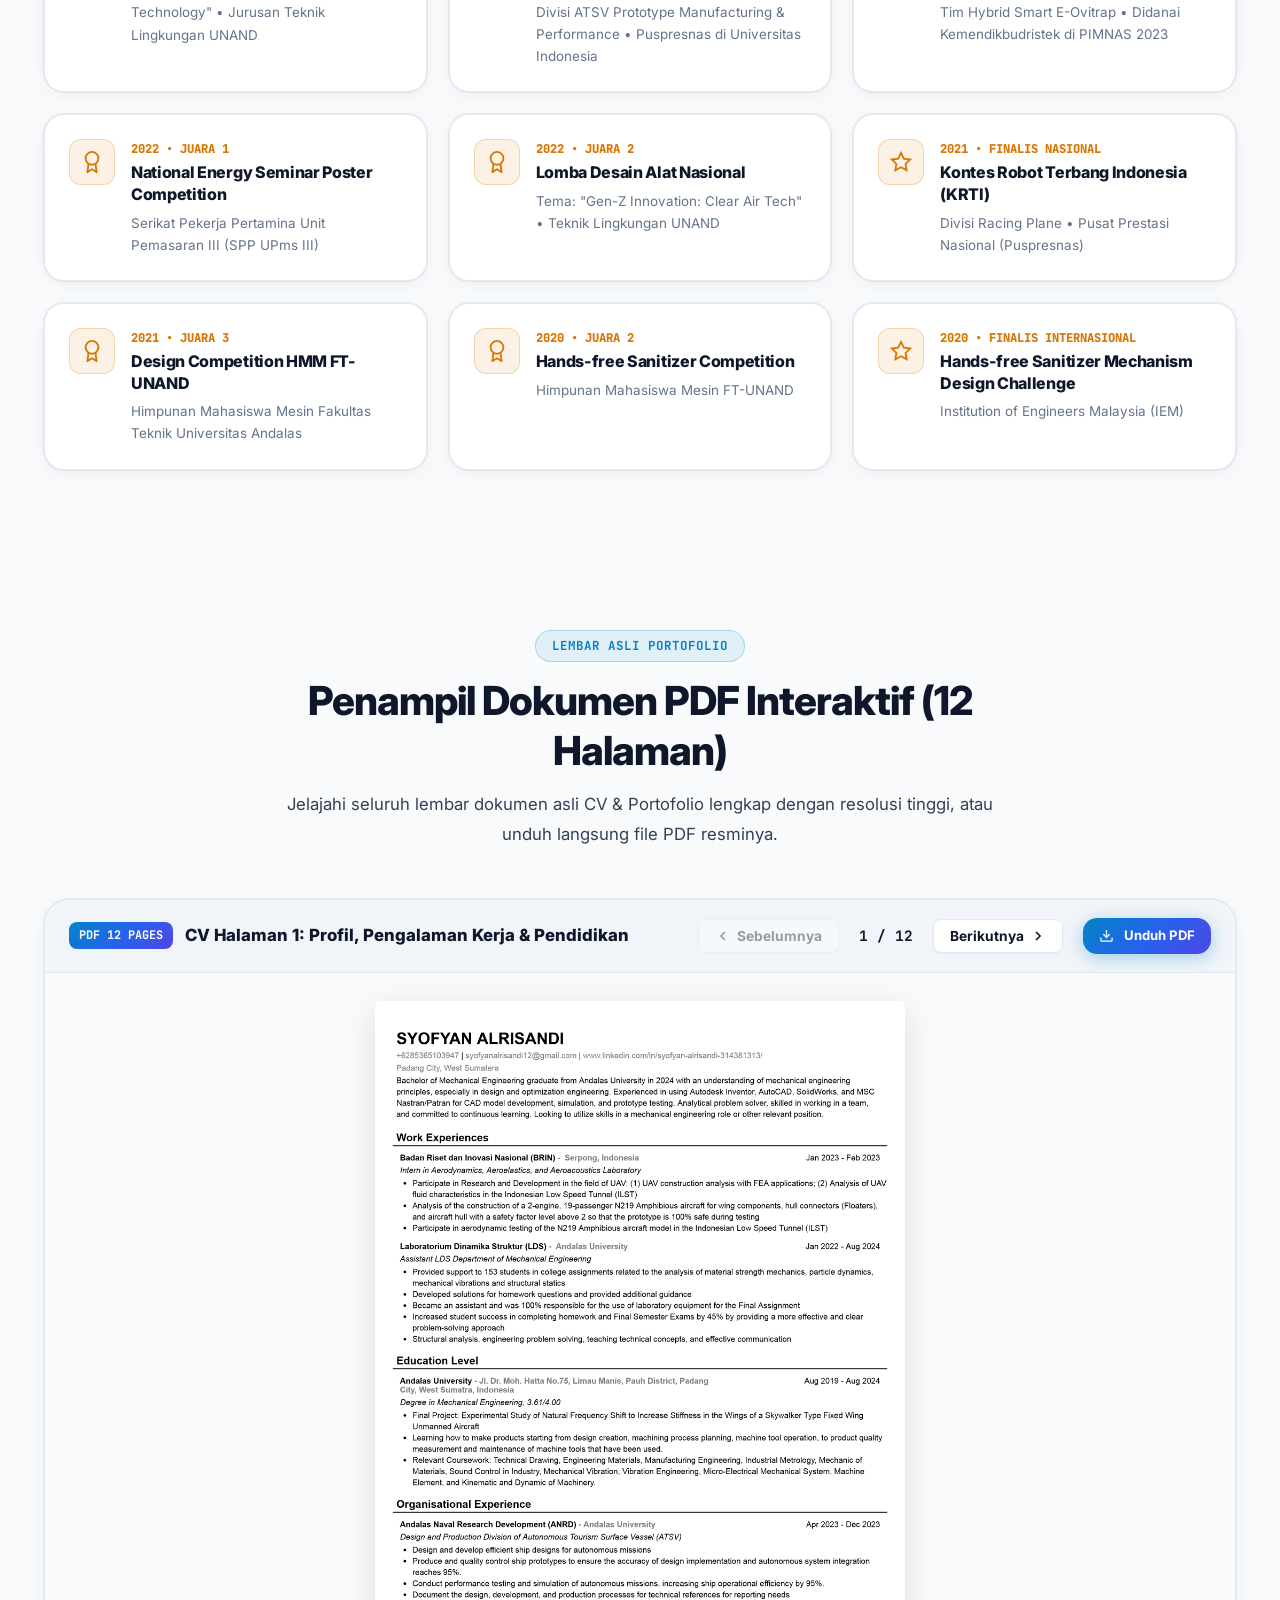
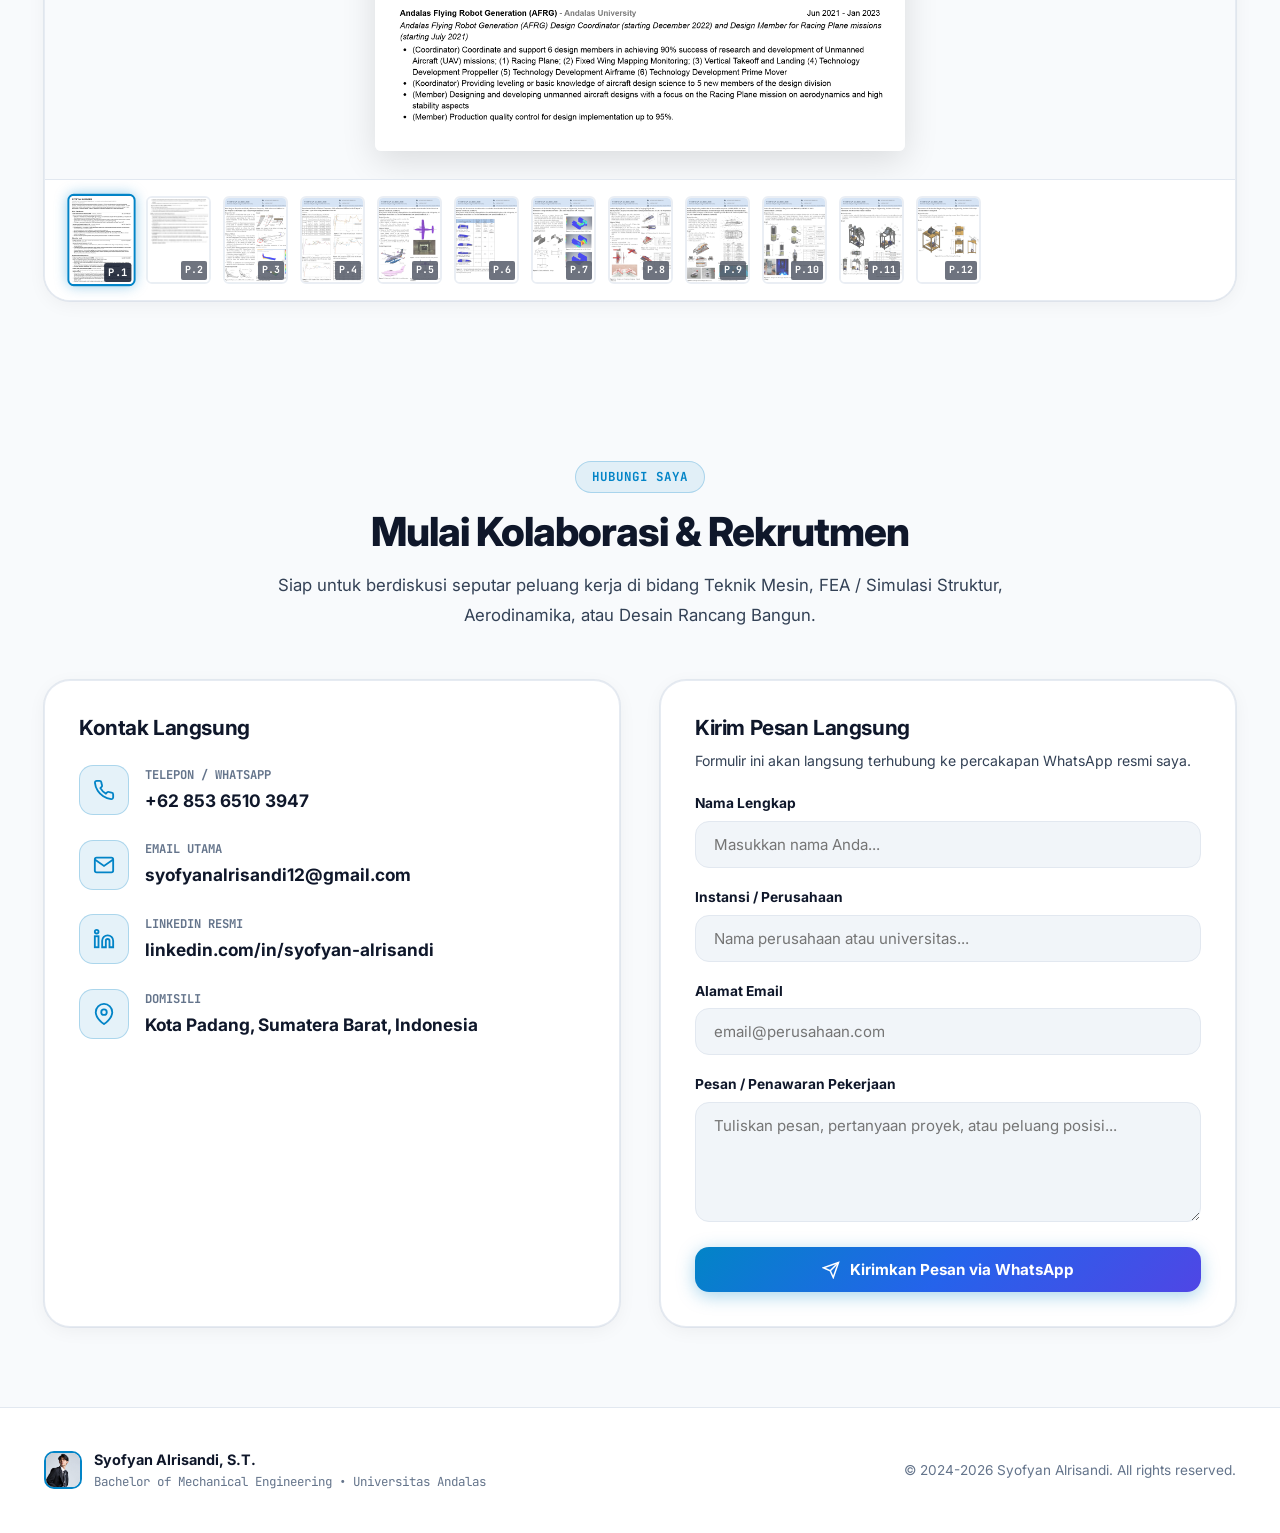
==== commit ab9fed66: "feat: Complete Official Engineering Portfolio website, documents, and technical assets for Syofyan A" ====
--- a/index.html
+++ b/index.html
@@ -1,203 +1,1327 @@
 <!DOCTYPE html>
-<html lang="id">
+<html lang="id" data-theme="light">
 <head>
-    <meta charset="UTF-8">
-    <meta name="viewport" content="width=device-width, initial-scale=1.0">
-    <title>ECEK2 CAD - 100 Dokumen Gambar Teknik Profesional (LinkedIn Edition)</title>
-    <meta name="description" content="ECEK2 CAD - Platform pembelajaran 100 dokumen PDF gambar teknik profesional nyata berstandar industri dengan Proyeksi 2D Ortogonal dan Tampak 3D Isometri untuk Autodesk Inventor.">
-    
-    <!-- LinkedIn Font Styling -->
-    <link rel="preconnect" href="https://fonts.googleapis.com">
-    <link rel="preconnect" href="https://fonts.gstatic.com" crossorigin>
-    <link href="https://fonts.googleapis.com/css2?family=Segoe+UI:wght@400;600;700&family=Inter:wght@400;500;600;700&family=JetBrains+Mono:wght@500;600&display=swap" rel="stylesheet">
-    
-    <link rel="stylesheet" href="index.css">
+  <meta charset="UTF-8">
+  <meta name="viewport" content="width=device-width, initial-scale=1.0, viewport-fit=cover">
+  <title>Syofyan Alrisandi, S.T. | Mechanical Design Engineer & Structural Dynamicist</title>
+  
+  <meta name="description" content="Portofolio resmi Syofyan Alrisandi, S.T. - Sarjana Teknik Mesin Universitas Andalas (IPK 3.61). Spesialis CAD 3D Autodesk Inventor, Simulasi FEA MSC Nastran/Patran, Uji Aerodinamika Terowongan Angin ILST BRIN, dan Kendaraan Otonom.">
+  <meta name="author" content="Syofyan Alrisandi">
+  <meta name="keywords" content="Syofyan Alrisandi, Mechanical Engineer, Teknik Mesin, Autodesk Inventor, FEA, MSC Nastran, Patran, BRIN, N219 Amphibious, UAV, KKCTBN, KRTI, Andalas University">
+
+  <!-- Open Graph -->
+  <meta property="og:title" content="Syofyan Alrisandi, S.T. | Mechanical Design Engineer & FEA Specialist">
+  <meta property="og:description" content="Portofolio Teknik Mesin: Simulasi Getaran Struktur UAV, Analisis Beban Sayap N219 Amfibi di ILST BRIN, Wahana Otonom, dan Perancangan Mesin Industri.">
+  <meta property="og:type" content="website">
+
+  <!-- Google Fonts -->
+  <link rel="preconnect" href="https://fonts.googleapis.com">
+  <link rel="preconnect" href="https://fonts.gstatic.com" crossorigin>
+  <link href="https://fonts.googleapis.com/css2?family=Inter:wght@300;400;500;600;700;800&family=JetBrains+Mono:wght@400;500;600;700&display=swap" rel="stylesheet">
+
+  <link rel="stylesheet" href="portfolio.css">
 </head>
 <body>
 
-    <!-- TOP NAVBAR: LINKEDIN STYLE MINIMALIST -->
-    <header class="linkedin-navbar">
-        <div class="navbar-left">
-            <!-- LinkedIn Style "EC" Logo Box -->
-            <a href="#" class="linkedin-brand" title="ECEK2 CAD - Professional CAD Learning Platform">
-                <div class="linkedin-logo-box">EC</div>
-                <div class="linkedin-brand-text">
-                    <span class="brand-name">ECEK2 CAD</span>
-                    <span class="brand-sub">Learning Hub</span>
-                </div>
+  <!-- Reading Progress Bar -->
+  <div class="reading-progress-bar" id="reading-progress"></div>
+
+  <!-- Ambient Glowing Accents (Soft & Luminous) -->
+  <div class="ambient-glow"></div>
+  <div class="ambient-glow-2"></div>
+  <div class="ambient-glow-3"></div>
+
+  <!-- HUD Coordinate Tracker Overlay (Cyber-Precision) -->
+  <div class="hud-tracker" id="hud-tracker">
+    <div class="hud-indicator">
+      <span class="hud-pulse"></span>
+      <span id="hud-coord-text">CAD 3D • X: 0.00 mm | Y: 0.00 mm</span>
+    </div>
+  </div>
+
+  <!-- NAVIGATION BAR -->
+  <header class="navbar" id="navbar">
+    <div class="container">
+      <a href="#" class="nav-brand">
+        <img src="assets/syofyan_headshot.jpg" alt="Syofyan Alrisandi, S.T." class="nav-avatar-img">
+        <div class="nav-title-group">
+          <span class="name">Syofyan Alrisandi, <span class="degree-accent">S.T.</span></span>
+          <span class="badge-title">Mechanical Engineer</span>
+        </div>
+      </a>
+
+      <!-- Minimalist Navigation Links -->
+      <ul class="nav-menu" id="nav-menu">
+        <li><a href="#tentang" class="nav-link" data-i18n-id="Tentang" data-i18n-en="About">Tentang</a></li>
+        <li><a href="#laboratorium-interaktif" class="nav-link" data-i18n-id="Lab 3D" data-i18n-en="3D Lab">Lab 3D</a></li>
+        <li><a href="#keahlian" class="nav-link" data-i18n-id="Keahlian" data-i18n-en="Expertise">Keahlian</a></li>
+        <li><a href="#proyek" class="nav-link" data-i18n-id="Proyek" data-i18n-en="Projects">Proyek</a></li>
+        <li><a href="#pengalaman" class="nav-link" data-i18n-id="Pengalaman" data-i18n-en="Experience">Pengalaman</a></li>
+        <li><a href="#prestasi" class="nav-link" data-i18n-id="Prestasi" data-i18n-en="Awards">Prestasi</a></li>
+        <li><a href="#dokumen-portfolio" class="nav-link" data-i18n-id="Lembar PDF" data-i18n-en="PDF Sheets">Lembar PDF</a></li>
+        <li><a href="#kontak" class="nav-link" data-i18n-id="Kontak" data-i18n-en="Contact">Kontak</a></li>
+      </ul>
+
+      <!-- Minimalist Action Buttons -->
+      <div class="nav-actions">
+        <!-- Recruiter Pill Button -->
+        <button class="btn-recruiter-action" id="open-recruiter-drawer" title="Buka Dossier Cepat untuk Recruiter">
+          <span class="recruiter-pulse"></span>
+          <span data-i18n-id="Recruiter" data-i18n-en="Recruiter">Recruiter</span>
+        </button>
+
+        <!-- Language Switcher Button -->
+        <button class="btn-icon" id="lang-toggle-btn" title="Ganti Bahasa / Switch Language" style="font-family: var(--font-mono); font-weight: 700; font-size: 0.78rem;">
+          ID
+        </button>
+
+        <!-- Dark/Light Theme Button -->
+        <button class="btn-icon" id="theme-toggle-btn" title="Ganti Tema">
+          <svg width="18" height="18" viewBox="0 0 24 24" fill="none" stroke="currentColor" stroke-width="2"><path d="M21 12.79A9 9 0 1 1 11.21 3 7 7 0 0 0 21 12.79z"></path></svg>
+        </button>
+
+        <!-- Download CV / Portfolio PDF Button -->
+        <a href="portfolio_syofyan_alrisandi.pdf" download="Portfolio_Syofyan_Alrisandi_ST.pdf" class="btn-cv-download" title="Unduh CV Portofolio PDF">
+          <svg width="14" height="14" viewBox="0 0 24 24" fill="none" stroke="currentColor" stroke-width="2.2"><path d="M21 15v4a2 2 0 0 1-2 2H5a2 2 0 0 1-2-2v-4"></path><polyline points="7 10 12 15 17 10"></polyline><line x1="12" y1="15" x2="12" y2="3"></line></svg>
+          <span data-i18n-id="CV PDF" data-i18n-en="CV PDF">CV PDF</span>
+        </a>
+
+        <!-- Mobile Menu Toggle Button -->
+        <button class="mobile-menu-toggle" id="mobile-menu-toggle" aria-label="Toggle Navigation Menu">
+          <svg width="22" height="22" viewBox="0 0 24 24" fill="none" stroke="currentColor" stroke-width="2"><line x1="3" y1="12" x2="21" y2="12"></line><line x1="3" y1="6" x2="21" y2="6"></line><line x1="3" y1="18" x2="21" y2="18"></line></svg>
+        </button>
+      </div>
+    </div>
+  </header>
+
+  <main>
+    <!-- HERO SECTION -->
+    <section class="hero-section" id="hero">
+      <div class="container">
+        <div class="hero-grid">
+          
+          <!-- Hero Left Column: Information & Bio -->
+          <div class="hero-content">
+            <div class="hero-badge-status">
+              <span class="pulse-dot"></span>
+              <span data-i18n-id="TERBUKA UNTUK KARIR • MECHANICAL & R&D ENGINEERING" data-i18n-en="OPEN TO WORK • MECHANICAL & R&D ENGINEERING">TERBUKA UNTUK KARIR • MECHANICAL &amp; R&amp;D ENGINEERING</span>
+            </div>
+
+            <h1 class="hero-name">
+              Syofyan Alrisandi, <span class="title-accent">S.T.</span>
+            </h1>
+
+            <div class="hero-degree">
+              <span>Mechanical Design &amp; Structural Dynamicist</span>
+              <span class="gpa-pill">IPK 3.61 / 4.00</span>
+            </div>
+
+            <p class="hero-bio" data-i18n-id="Lulusan Sarjana Teknik Mesin Universitas Andalas (2024) dengan keahlian mendalam pada prinsip rekayasa mekanika, perancangan sistem, dan optimasi struktur. Berpengalaman dalam pemodelan 3D CAD Autodesk Inventor & SolidWorks, simulasi elemen hingga (FEA) MSC Nastran/Patran, uji dinamika fluida terowongan angin ILST di Badan Riset dan Inovasi Nasional (BRIN), serta pengembangan purwarupa kendaraan otonom." data-i18n-en="Bachelor of Mechanical Engineering graduate from Andalas University (2024) with in-depth understanding of mechanical engineering principles, system design, and structural optimization. Experienced in 3D CAD modeling (Autodesk Inventor & SolidWorks), FEA simulation (MSC Nastran/Patran), wind tunnel aerodynamic testing (ILST at BRIN), and autonomous vehicle prototyping.">
+              Lulusan Sarjana Teknik Mesin Universitas Andalas (2024) dengan keahlian mendalam pada prinsip rekayasa mekanika, perancangan sistem, dan optimasi struktur. Berpengalaman dalam pemodelan 3D CAD Autodesk Inventor &amp; SolidWorks, simulasi elemen hingga (FEA) MSC Nastran/Patran, uji dinamika fluida terowongan angin ILST di Badan Riset dan Inovasi Nasional (BRIN), serta pengembangan purwarupa kendaraan otonom.
+            </p>
+
+            <!-- Creative Engineering Toolset Chips -->
+            <div class="hero-tools-row">
+              <span class="tool-chip featured">📐 Autodesk Inventor (Advanced)</span>
+              <span class="tool-chip featured">🔬 MSC Nastran/Patran</span>
+              <span class="tool-chip">🌪️ ILST Wind Tunnel BRIN</span>
+              <span class="tool-chip">📊 Modal Dynamics (FRF)</span>
+              <span class="tool-chip">🛩️ Pixhawk / ArduPilot</span>
+              <span class="tool-chip">💻 MATLAB Validation</span>
+            </div>
+
+            <!-- Dynamic Harmonic Waveform Visualizer (LDS UNAND Vibration Theme) -->
+            <div class="hero-waveform-container">
+              <div class="hero-waveform-header">
+                <span>✦ RESPONS GETARAN DINAMIK STRUKTUR (FRF SIMULASI &amp; EXPERIMENTAL MODAL)</span>
+                <span>f₁: 16.5 Hz • f₂: 53.3 Hz • f₆: 139.4 Hz (Error 0.30%)</span>
+              </div>
+              <svg class="hero-waveform-svg" viewBox="0 0 800 60" preserveAspectRatio="none">
+                <defs>
+                  <linearGradient id="wave-grad" x1="0%" y1="0%" x2="100%" y2="0%">
+                    <stop offset="0%" stop-color="#0284c7" />
+                    <stop offset="50%" stop-color="#38bdf8" />
+                    <stop offset="100%" stop-color="#6366f1" />
+                  </linearGradient>
+                </defs>
+                <path class="wave-path" id="live-wave-path" d="M0,30 Q100,5 200,30 T400,30 T600,30 T800,30" />
+                <path class="wave-path-secondary" id="live-wave-path-2" d="M0,30 Q100,45 200,30 T400,30 T600,30 T800,30" />
+              </svg>
+            </div>
+
+            <!-- Hero Action Buttons -->
+            <div class="hero-ctas">
+              <button class="btn-recruiter-hero" id="hero-open-recruiter-btn">
+                <span class="pulse-dot-green"></span>
+                <span data-i18n-id="💼 Recruiter Quick-Sheet" data-i18n-en="💼 Recruiter Quick-Sheet">💼 Recruiter Quick-Sheet</span>
+              </button>
+
+              <a href="#laboratorium-interaktif" class="btn-interactive-hero">
+                <svg width="18" height="18" viewBox="0 0 24 24" fill="none" stroke="currentColor" stroke-width="2"><circle cx="12" cy="12" r="10"></circle><polygon points="10 8 16 12 10 16 10 8"></polygon></svg>
+                <span data-i18n-id="⚡ Lab 3D & Simulasi" data-i18n-en="⚡ 3D Lab & Sim">⚡ Lab 3D &amp; Simulasi</span>
+              </a>
+
+              <a href="#proyek" class="btn-primary">
+                <svg width="18" height="18" viewBox="0 0 24 24" fill="none" stroke="currentColor" stroke-width="2"><polygon points="12 2 2 7 12 12 22 7 12 2"></polygon><polyline points="2 17 12 22 22 17"></polyline><polyline points="2 12 12 17 22 12"></polyline></svg>
+                <span data-i18n-id="Proyek Rekayasa" data-i18n-en="Engineering Projects">Proyek Rekayasa</span>
+              </a>
+
+              <a href="portfolio_syofyan_alrisandi.pdf" download="Portfolio_Syofyan_Alrisandi_ST.pdf" class="btn-secondary">
+                <svg width="18" height="18" viewBox="0 0 24 24" fill="none" stroke="currentColor" stroke-width="2"><path d="M14 2H6a2 2 0 0 0-2 2v16a2 2 0 0 0 2 2h12a2 2 0 0 0 2-2V8z"></path><polyline points="14 2 14 8 20 8"></polyline><line x1="16" y1="13" x2="8" y2="13"></line><line x1="16" y1="17" x2="8" y2="17"></line><polyline points="10 9 9 9 8 9"></polyline></svg>
+                <span data-i18n-id="Unduh PDF" data-i18n-en="Download PDF">Unduh PDF</span>
+              </a>
+
+              <a href="https://wa.me/6285365103947?text=Halo%20Syofyan%20Alrisandi,%20saya%20tertarik%20dengan%20portofolio%20Anda." target="_blank" rel="noopener noreferrer" class="btn-secondary" style="border-color: rgba(37, 211, 102, 0.4); color: #059669;">
+                <svg width="18" height="18" viewBox="0 0 24 24" fill="none" stroke="currentColor" stroke-width="2"><path d="M21 11.5a8.38 8.38 0 0 1-.9 3.8 8.5 8.5 0 0 1-7.6 4.7 8.38 8.38 0 0 1-3.8-.9L3 21l1.9-5.7a8.38 8.38 0 0 1-.9-3.8 8.5 8.5 0 0 1 4.7-7.6 8.38 8.38 0 0 1 3.8-.9h.5a8.48 8.48 0 0 1 8 8v.5z"></path></svg>
+                <span>WhatsApp</span>
+              </a>
+            </div>
+
+            <!-- Contact & Social Highlights -->
+            <div class="hero-contact-row">
+              <div class="hero-contact-item">
+                <svg width="16" height="16" viewBox="0 0 24 24" fill="none" stroke="currentColor" stroke-width="2"><path d="M21 10c0 7-9 13-9 13s-9-6-9-13a9 9 0 0 1 18 0z"></path><circle cx="12" cy="10" r="3"></circle></svg>
+                <span>Padang City, West Sumatera</span>
+              </div>
+              <div class="hero-contact-item">
+                <svg width="16" height="16" viewBox="0 0 24 24" fill="none" stroke="currentColor" stroke-width="2"><path d="M4 4h16c1.1 0 2 .9 2 2v12c0 1.1-.9 2-2 2H4c-1.1 0-2-.9-2-2V6c0-1.1.9-2 2-2z"></path><polyline points="22,6 12,13 2,6"></polyline></svg>
+                <a href="mailto:syofyanalrisandi12@gmail.com">syofyanalrisandi12@gmail.com</a>
+              </div>
+              <div class="hero-contact-item">
+                <svg width="16" height="16" viewBox="0 0 24 24" fill="none" stroke="currentColor" stroke-width="2"><path d="M16 8a6 6 0 0 1 6 6v7h-4v-7a2 2 0 0 0-2-2 2 2 0 0 0-2 2v7h-4v-7a6 6 0 0 1 6-6z"></path><rect x="2" y="9" width="4" height="12"></rect><circle cx="4" cy="4" r="2"></circle></svg>
+                <a href="https://www.linkedin.com/in/syofyan-alrisandi-314381313/" target="_blank" rel="noopener noreferrer">LinkedIn Profile</a>
+              </div>
+            </div>
+
+          </div>
+
+          <!-- Hero Right Column: Executive Engineer Portrait Card -->
+          <div class="hero-portrait-card">
+            <div class="portrait-image-wrapper">
+              <img src="assets/syofyan_portrait_34.jpg" alt="Syofyan Alrisandi, S.T. - Mechanical Design Engineer" class="portrait-img">
+            </div>
+
+            <!-- Floating Badges: Positioned Safely with Generous Distance from Face -->
+            <div class="floating-badge badge-mid-left">
+              <span class="badge-icon">🎓</span>
+              <div>
+                <div class="badge-title">IPK 3.61 / 4.00</div>
+                <div class="badge-sub">Teknik Mesin UNAND</div>
+              </div>
+            </div>
+
+            <div class="floating-badge badge-mid-right">
+              <span class="badge-icon">✈️</span>
+              <div>
+                <div class="badge-title">R&amp;D Intern @ BRIN</div>
+                <div class="badge-sub">ILST Wind Tunnel Serpong</div>
+              </div>
+            </div>
+
+            <div class="floating-badge badge-bottom-left">
+              <span class="badge-icon">🏆</span>
+              <div>
+                <div class="badge-title">9+ Prestasi Nasional</div>
+                <div class="badge-sub">Puspresnas, PIMNAS, IEM</div>
+              </div>
+            </div>
+
+            <!-- Quick Profile Bar Underneath -->
+            <div class="portrait-card-footer">
+              <div class="portrait-footer-info">
+                <div class="portrait-name">Syofyan Alrisandi, S.T.</div>
+                <div class="portrait-role">Mechanical Design &amp; FEA Specialist</div>
+              </div>
+              <a href="#proyek" class="portrait-btn-explore">
+                <span>Lihat Proyek Rekayasa</span>
+                <svg width="15" height="15" viewBox="0 0 24 24" fill="none" stroke="currentColor" stroke-width="2.5"><polyline points="9 18 15 12 9 6"></polyline></svg>
+              </a>
+            </div>
+          </div>
+
+        </div>
+      </div>
+    </section>
+
+    <!-- METRICS COUNTER BAR -->
+    <section class="metrics-bar-section">
+      <div class="container">
+        <div class="metrics-grid">
+          
+          <div class="metric-card">
+            <div class="metric-number">3.61</div>
+            <div class="metric-label" data-i18n-id="IPK Sarjana Teknik Mesin UNAND (Skala 4.00)" data-i18n-en="Mechanical Engineering GPA (4.00 Scale)">IPK Sarjana Teknik Mesin UNAND (Skala 4.00)</div>
+          </div>
+
+          <div class="metric-card">
+            <div class="metric-number">8+</div>
+            <div class="metric-label" data-i18n-id="Proyek Rekayasa FEA, Aero & Mesin Industri" data-i18n-en="Major FEA, Aerospace & Machine Projects">Proyek Rekayasa FEA, Aero & Mesin Industri</div>
+          </div>
+
+          <div class="metric-card">
+            <div class="metric-number">9+</div>
+            <div class="metric-label" data-i18n-id="Juara & Prestasi Lomba Nasional / Internasional" data-i18n-en="National & International Awards">Juara & Prestasi Lomba Nasional / Internasional</div>
+          </div>
+
+          <div class="metric-card">
+            <div class="metric-number">153+</div>
+            <div class="metric-label" data-i18n-id="Mahasiswa Dibimbing di Lab Dinamika Struktur" data-i18n-en="Students Mentored in Dynamics Lab">Mahasiswa Dibimbing di Lab Dinamika Struktur</div>
+          </div>
+
+        </div>
+      </div>
+    </section>
+
+    <!-- TRIPLE-CROWN INTERACTIVE LAB & SIMULATION WORKBENCH -->
+    <section class="lab-section" id="laboratorium-interaktif">
+      <div class="container">
+        <div class="section-header">
+          <span class="section-tag" data-i18n-id="Laboratorium Rekayasa Digital" data-i18n-en="Digital Engineering Lab">Laboratorium Rekayasa Digital</span>
+          <h2 class="section-title" data-i18n-id="Laboratorium Interaktif & Simulasi Rekayasa" data-i18n-en="Interactive Engineering Lab & Simulations">Laboratorium Interaktif &amp; Simulasi Rekayasa</h2>
+          <p class="section-desc" data-i18n-id="Eksplorasi pembuktian teknis: slider komparasi multi-state CAD ke FEA dan Purwarupa Nyata, kalkulator simulasi aerodinamika & getaran real-time, serta komponen mekanik 3D interaktif WebGL." data-i18n-en="Interactive technical verification: multi-state comparison slider (CAD to FEA and Physical Testing), live aerodynamic & vibration formula simulators, and interactive 3D WebGL component inspection.">
+            Eksplorasi pembuktian teknis: slider komparasi multi-state CAD ke FEA dan Purwarupa Nyata, kalkulator simulasi aerodinamika &amp; getaran real-time, serta komponen mekanik 3D interaktif WebGL.
+          </p>
+        </div>
+
+        <!-- Master Workbench Tab Bar -->
+        <div class="lab-tab-bar">
+          <button class="lab-tab-btn active" data-lab-target="compare-panel">
+            <svg width="18" height="18" viewBox="0 0 24 24" fill="none" stroke="currentColor" stroke-width="2"><rect x="3" y="3" width="18" height="18" rx="2" ry="2"></rect><line x1="12" y1="3" x2="12" y2="21"></line></svg>
+            <span data-i18n-id="1. Compare Slider (CAD vs FEA vs Real)" data-i18n-en="1. Compare Slider (CAD vs FEA vs Real)">1. Compare Slider (CAD vs FEA vs Real)</span>
+          </button>
+
+          <button class="lab-tab-btn" data-lab-target="calc-panel">
+            <svg width="18" height="18" viewBox="0 0 24 24" fill="none" stroke="currentColor" stroke-width="2"><rect x="4" y="2" width="16" height="20" rx="2"></rect><line x1="8" y1="6" x2="16" y2="6"></line><line x1="16" y1="14" x2="16" y2="18"></line><path d="M16 10h.01"></path><path d="M12 10h.01"></path><path d="M8 10h.01"></path><path d="M12 14h.01"></path><path d="M8 14h.01"></path><path d="M12 18h.01"></path><path d="M8 18h.01"></path></svg>
+            <span data-i18n-id="2. Live Engineering Calculator" data-i18n-en="2. Live Engineering Calculator">2. Live Engineering Calculator</span>
+          </button>
+
+          <button class="lab-tab-btn" data-lab-target="three-panel">
+            <svg width="18" height="18" viewBox="0 0 24 24" fill="none" stroke="currentColor" stroke-width="2"><path d="M21 16V8a2 2 0 0 0-1-1.73l-7-4a2 2 0 0 0-2 0l-7 4A2 2 0 0 0 3 8v8a2 2 0 0 0 1 1.73l7 4a2 2 0 0 0 2 0l7-4A2 2 0 0 0 21 16z"></path><polyline points="3.27 6.96 12 12.01 20.73 6.96"></polyline><line x1="12" y1="22.08" x2="12" y2="12"></line></svg>
+            <span data-i18n-id="3. 3D CAD Component Viewer (WebGL)" data-i18n-en="3. 3D CAD Component Viewer (WebGL)">3. 3D CAD Component Viewer (WebGL)</span>
+          </button>
+        </div>
+
+        <!-- TAB PANEL 1: MULTI-STATE COMPARE SLIDER -->
+        <div class="lab-panel active" id="compare-panel">
+          <div class="compare-container-card">
+            <!-- Project sub-pills -->
+            <div class="compare-pills-bar">
+              <button class="compare-pill-btn active" data-compare="uav">✈️ Sayap UAV (CAD 3D vs MSC Nastran SOL 103)</button>
+              <button class="compare-pill-btn" data-compare="catamaran">⛵ Kapal RSTA A-1 (CAD 3D vs CFD Hambatan Gelombang)</button>
+              <button class="compare-pill-btn" data-compare="bracket">⚙️ Link Joint (Gambar ISO 2D vs FEA Von Mises)</button>
+            </div>
+
+            <!-- Viewport Slider -->
+            <div class="compare-viewport" id="compare-viewport">
+              <img src="assets/projects/project_1_frf_comparison.png" alt="Simulasi MSC Nastran FEA" class="compare-img-before" id="compare-img-right">
+              
+              <div class="compare-after-wrapper" id="compare-after-wrapper">
+                <img src="assets/projects/project_1_uav_wing.png" alt="Model CAD 3D Sayap UAV" class="compare-img-after" id="compare-img-left">
+              </div>
+
+              <div class="compare-slider-divider" id="compare-slider-divider">
+                <div class="compare-handle-button" id="compare-handle-btn">◂ ▸</div>
+              </div>
+
+              <div class="compare-badge-left" id="compare-badge-left">CAD 3D SAYAP &amp; RUSUK SPAR</div>
+              <div class="compare-badge-right" id="compare-badge-right">SIMULASI MSC NASTRAN SOL 103</div>
+            </div>
+
+            <!-- Drag Slider Range bar for accessibility -->
+            <input type="range" min="0" max="100" value="50" class="compare-range-input" id="compare-range-input" aria-label="Geser Perbandingan Desain">
+
+            <!-- Caption Bar -->
+            <div class="compare-caption-bar">
+              <div class="compare-desc-text" id="compare-desc-text">
+                <strong>Studi Dinamika Sayap UAV:</strong> Perbandingan antara perancangan geometri rusuk-spar Autodesk Inventor dan validasi respon frekuensi (FRF) MSC Nastran SOL 111 vs eksperimen bump test hammer UNAND (Error serendah 0.30%).
+              </div>
+              <button class="btn-secondary" id="compare-inspect-btn" onclick="openProjectModal('uav-wing-modal')">
+                <span>Inspeksi Laporan Proyek</span>
+                <svg width="15" height="15" viewBox="0 0 24 24" fill="none" stroke="currentColor" stroke-width="2.2"><polyline points="9 18 15 12 9 6"></polyline></svg>
+              </button>
+            </div>
+          </div>
+        </div>
+
+        <!-- TAB PANEL 2: LIVE ENGINEERING CALCULATOR SIMULATORS -->
+        <div class="lab-panel" id="calc-panel">
+          <div class="calc-grid">
+            
+            <!-- Calculator 1: N219 Aerodynamic Dynamic Pressure & Safety Factor -->
+            <div class="calc-card">
+              <div class="calc-header">
+                <span class="calc-tag">Riset BRIN ILST • Aerodinamika Pesawat</span>
+                <h3 class="calc-title">Kalkulator Tekanan Dinamis &amp; Safety Factor Sayap N219</h3>
+                <p style="font-size: 0.86rem; color: var(--text-muted);">
+                  Simulasikan pembebanan aerodinamika terowongan angin subsonik ILST (kecepatan hingga 120 m/s) dan periksa faktor keamanan struktur sayap.
+                </p>
+              </div>
+
+              <div class="calc-formula-box">
+                Rumus Dinamis: q = ½ · ρ · V² &nbsp;|&nbsp; SF = σ_yield / σ_normal
+              </div>
+
+              <!-- Input: Kecepatan Aliran V -->
+              <div class="calc-slider-group">
+                <div class="calc-slider-label">
+                  <span>Kecepatan Aliran Udara (V):</span>
+                  <span class="calc-slider-val" id="val-calc-speed">80 m/s (288 km/h)</span>
+                </div>
+                <input type="range" min="20" max="120" step="5" value="80" class="calc-slider-range" id="input-calc-speed">
+              </div>
+
+              <!-- Input: Densitas Udara rho -->
+              <div class="calc-slider-group">
+                <div class="calc-slider-label">
+                  <span>Densitas Udara (ρ):</span>
+                  <span class="calc-slider-val" id="val-calc-density">1.225 kg/m³ (Sea Level)</span>
+                </div>
+                <input type="range" min="1.100" max="1.300" step="0.025" value="1.225" class="calc-slider-range" id="input-calc-density">
+              </div>
+
+              <!-- Input: Kondisi Beban -->
+              <div class="calc-slider-group">
+                <div class="calc-slider-label">
+                  <span>Kondisi Pembebanan:</span>
+                  <span class="calc-slider-val" id="val-calc-condition">Blade-Off (Kondisi Ekstrem)</span>
+                </div>
+                <select id="input-calc-condition" class="form-input" style="padding: 8px 12px; font-size: 0.86rem;">
+                  <option value="blade-off" selected>Kondisi Ekstrem (Blade-Off @ 70mm CG)</option>
+                  <option value="normal">Kondisi Normal Operasi (Strut Normal)</option>
+                  <option value="midspan">Midspan Stasiun Sayap (340.75 mm dari CG)</option>
+                </select>
+              </div>
+
+              <!-- Output Metrics -->
+              <div class="calc-results-wrap">
+                <div class="calc-result-metrics">
+                  <div class="calc-metric-box">
+                    <div class="label">Tekanan Dinamis (q)</div>
+                    <div class="val" id="calc-out-q">3,920 Pa</div>
+                  </div>
+                  <div class="calc-metric-box">
+                    <div class="label">Tegangan Normal (σ)</div>
+                    <div class="val" id="calc-out-stress">127.06 MPa</div>
+                  </div>
+                </div>
+
+                <div class="calc-safety-badge safe" id="calc-out-badge">
+                  <span>✅ SAFETY FACTOR: 3.15 • LOLOS SERTIFIKASI UJI ILST (SF &gt; 2.0)</span>
+                </div>
+              </div>
+            </div>
+
+            <!-- Calculator 2: UAV Wing Natural Frequency Estimator (SOL 103) -->
+            <div class="calc-card">
+              <div class="calc-header">
+                <span class="calc-tag">Riset LDS UNAND • Dinamika Resonansi Sayap</span>
+                <h3 class="calc-title">Estimator Frekuensi Pribadi Sayap UAV (SOL 103)</h3>
+                <p style="font-size: 0.86rem; color: var(--text-muted);">
+                  Perkirakan frekuensi natural dan hindari flutter getaran fluida dengan memvariasikan letak spar terhadap Center of Gravity (CG).
+                </p>
+              </div>
+
+              <div class="calc-formula-box">
+                Model Analitis: f_n = (λ_n² / 2πL²) · √(EI / ρA)
+              </div>
+
+              <!-- Input: Letak Spar -->
+              <div class="calc-slider-group">
+                <div class="calc-slider-label">
+                  <span>Posisi Spar terhadap CG:</span>
+                  <span class="calc-slider-val" id="val-calc-spar">45 mm (Posisi Optimal Skripsi)</span>
+                </div>
+                <input type="range" min="15" max="45" step="10" value="45" class="calc-slider-range" id="input-calc-spar">
+              </div>
+
+              <!-- Input: Material Spar -->
+              <div class="calc-slider-group">
+                <div class="calc-slider-label">
+                  <span>Material Spar Tabung:</span>
+                  <span class="calc-slider-val" id="val-calc-mat">Carbon Fiber Composite (E = 135 GPa)</span>
+                </div>
+                <select id="input-calc-mat" class="form-input" style="padding: 8px 12px; font-size: 0.86rem;">
+                  <option value="carbon" selected>Carbon Fiber Composite (Kekakuan Tinggi)</option>
+                  <option value="al6061">Aluminium 6061-T6 (E = 68.9 GPa)</option>
+                  <option value="steel">Structural Steel Tube (E = 200 GPa)</option>
+                </select>
+              </div>
+
+              <!-- Output Metrics -->
+              <div class="calc-results-wrap">
+                <div class="calc-result-metrics">
+                  <div class="calc-metric-box">
+                    <div class="label">Normal Mode 1 (Bending)</div>
+                    <div class="val" id="calc-out-mode1">16.5 Hz</div>
+                  </div>
+                  <div class="calc-metric-box">
+                    <div class="label">Normal Mode 2 (Torsion)</div>
+                    <div class="val" id="calc-out-mode2">53.3 Hz</div>
+                  </div>
+                </div>
+
+                <div class="calc-safety-badge safe" id="calc-out-uav-badge">
+                  <span>🎯 KORELASI TINGGI: ERROR SIMULASI VS BUMP TEST HANYA 0.38%</span>
+                </div>
+              </div>
+            </div>
+
+          </div>
+        </div>
+
+        <!-- TAB PANEL 3: 3D CAD COMPONENT VIEWER (WEBGL) -->
+        <div class="lab-panel" id="three-panel">
+          <div class="three-card-container">
+            <div class="three-canvas-wrap" id="three-canvas-wrap">
+              <!-- Three.js Canvas injected via JS -->
+              
+              <!-- Floating Controls Overlay -->
+              <div class="three-controls-overlay">
+                <div class="three-btn-group">
+                  <button class="three-tool-btn active" id="btn-shade-metallic">🔩 Shaded Metallic</button>
+                  <button class="three-tool-btn" id="btn-shade-wire">📐 CAD Wireframe</button>
+                  <button class="three-tool-btn" id="btn-shade-fea">🌈 FEA Stress Gradient</button>
+                </div>
+
+                <div class="three-btn-group">
+                  <button class="three-tool-btn" id="btn-three-autorotate">🔁 Auto-Rotate: ON</button>
+                  <button class="three-tool-btn" id="btn-three-reset">🎯 Reset View</button>
+                </div>
+
+                <div class="three-dim-pill">
+                  📐 ASSEMBLY: X: 450.0 mm | Y: 120.0 mm | Z: 85.0 mm • AL 6061-T6
+                </div>
+              </div>
+            </div>
+
+            <!-- Bottom info bar -->
+            <div class="three-info-bar">
+              <div>
+                <strong style="color: var(--text-main);">Komponen: Parametric Wing Spar &amp; Rib Assembly (UAV Fixed Wing)</strong>
+                <div style="font-size: 0.8rem; color: var(--text-muted); margin-top: 2px;">
+                  Geometri CAD presisi dibuat berdasarkan spesifikasi sayap Skywalker di Laboratorium Dinamika Struktur UNAND.
+                </div>
+              </div>
+              <div class="three-hint">
+                <svg width="16" height="16" viewBox="0 0 24 24" fill="none" stroke="currentColor" stroke-width="2"><circle cx="12" cy="12" r="10"></circle><path d="m10 15 5-3-5-3v6z"></path></svg>
+                <span>Putar (Klik-kiri drag) • Zoom (Scroll) • Geser (Klik-kanan drag)</span>
+              </div>
+            </div>
+          </div>
+        </div>
+
+      </div>
+    </section>
+
+    <!-- ABOUT ME & ACADEMIC BACKGROUND -->
+    <section class="section" id="tentang">
+      <div class="container">
+        <div class="section-header">
+          <span class="section-tag" data-i18n-id="Profil Profesional" data-i18n-en="Professional Profile">Profil Profesional</span>
+          <h2 class="section-title" data-i18n-id="Tentang Syofyan Alrisandi" data-i18n-en="About Syofyan Alrisandi">Tentang Syofyan Alrisandi</h2>
+          <p class="section-desc" data-i18n-id="Kombinasi kuat antara landasan teori rekayasa mekanika, keahlian komputasi simulasi (CAE/FEA), dan kemampuan manufaktur prototipe lapangan." data-i18n-en="A strong synthesis of fundamental mechanical engineering principles, computational simulation mastery (CAE/FEA), and hands-on prototyping fabrication.">
+            Kombinasi kuat antara landasan teori rekayasa mekanika, keahlian komputasi simulasi (CAE/FEA), dan kemampuan manufaktur prototipe lapangan.
+          </p>
+        </div>
+
+        <div style="display: grid; grid-template-columns: 1.1fr 0.9fr; gap: 36px; align-items: start;">
+          
+          <div style="background: var(--bg-card); border: 1px solid var(--border-subtle); border-radius: var(--radius-md); padding: 32px; backdrop-filter: blur(12px);">
+            <h3 style="font-size: 1.35rem; font-weight: 700; color: var(--text-main); margin-bottom: 16px;" data-i18n-id="Dedikasi pada Presisi & Optimasi Rekayasa" data-i18n-en="Commitment to Precision & Engineering Optimization">
+              Dedikasi pada Presisi & Optimasi Rekayasa
+            </h3>
+            <p style="color: var(--text-muted); font-size: 0.96rem; line-height: 1.7; margin-bottom: 16px;" data-i18n-id="Saya memiliki pemahaman mendalam tentang prinsip-prinsip teknik mesin, khususnya di bidang desain mekanikal dan rekayasa optimasi struktur. Pengalaman saya terentang mulai dari pemodelan CAD parametrik, analisis getaran respon frekuensi (FRF), perhitungan faktor keamanan aerodinamika pesawat di terowongan angin BRIN, hingga desain mekanikal mesin agro-industri dan kapal otonom." data-i18n-en="I possess an in-depth understanding of mechanical engineering principles, specializing in mechanical design and structural optimization engineering. My experience spans parametric CAD modeling, frequency response vibration analysis (FRF), wind tunnel aerodynamic safety factor validation at BRIN, to agro-industrial machinery design and autonomous vessels.">
+              Saya memiliki pemahaman mendalam tentang prinsip-prinsip teknik mesin, khususnya di bidang desain mekanikal dan rekayasa optimasi struktur. Pengalaman saya terentang mulai dari pemodelan CAD parametrik, analisis getaran respon frekuensi (FRF), perhitungan faktor keamanan aerodinamika pesawat di terowongan angin BRIN, hingga desain mekanikal mesin agro-industri dan kapal otonom.
+            </p>
+            <p style="color: var(--text-muted); font-size: 0.96rem; line-height: 1.7;" data-i18n-id="Sebagai mantan Asisten Laboratorium Dinamika Struktur Departemen Teknik Mesin Universitas Andalas, saya membimbing 153 mahasiswa dalam mekanika kekuatan material, dinamika partikel, getaran mekanis, dan statika struktur, berhasil meningkatkan tingkat kelulusan dan keberhasilan tugas sebesar 45% melalui metode penyelesaian masalah teknis yang sistematis." data-i18n-en="As a former Assistant at the Structural Dynamics Laboratory, Department of Mechanical Engineering, Andalas University, I mentored 153 students in mechanics of materials, particle dynamics, mechanical vibrations, and statics, increasing student exam and coursework success by 45% through systematic technical problem-solving.">
+              Sebagai mantan Asisten Laboratorium Dinamika Struktur Departemen Teknik Mesin Universitas Andalas, saya membimbing 153 mahasiswa dalam mekanika kekuatan material, dinamika partikel, getaran mekanis, dan statika struktur, berhasil meningkatkan tingkat kelulusan dan keberhasilan tugas sebesar 45% melalui metode penyelesaian masalah teknis yang sistematis.
+            </p>
+          </div>
+
+          <!-- Academic & References Card -->
+          <div style="background: var(--bg-card); border: 1px solid var(--border-card); border-radius: var(--radius-lg); padding: 32px; box-shadow: var(--shadow-card);">
+            <div style="font-family: var(--font-mono); font-size: 0.75rem; color: var(--accent-cyan); font-weight: 700; text-transform: uppercase; margin-bottom: 12px;">Pendidikan &amp; Referensi Dosen</div>
+            
+            <div style="display: flex; align-items: center; gap: 14px; margin-bottom: 16px;">
+              <img src="assets/syofyan_headshot.jpg" alt="Syofyan Alrisandi, S.T." style="width: 60px; height: 60px; border-radius: 14px; object-fit: cover; border: 2px solid var(--accent-cyan); box-shadow: var(--shadow-sm);">
+              <div>
+                <h3 style="font-size: 1.25rem; font-weight: 800; color: var(--text-main); line-height: 1.2;">Universitas Andalas (UNAND)</h3>
+                <p style="font-size: 0.88rem; color: var(--accent-cyan); font-weight: 700; font-family: var(--font-mono);">S1 Teknik Mesin • Lulus 2024 (IPK 3.61 / 4.00)</p>
+              </div>
+            </div>
+
+            <div style="border-top: 1px solid var(--border-subtle); padding-top: 14px; margin-bottom: 16px;">
+              <div style="font-size: 0.82rem; font-weight: 600; color: var(--accent-cyan); margin-bottom: 6px;">Mata Kuliah Relevan:</div>
+              <div style="display: flex; flex-wrap: wrap; gap: 6px;">
+                <span class="skill-pill">Technical Drawing</span>
+                <span class="skill-pill">Mechanics of Materials</span>
+                <span class="skill-pill">Mechanical Vibration</span>
+                <span class="skill-pill">Vibration Engineering</span>
+                <span class="skill-pill">Machine Element</span>
+                <span class="skill-pill">Kinematic & Dynamic</span>
+                <span class="skill-pill">Industrial Metrology</span>
+                <span class="skill-pill">Manufacturing</span>
+                <span class="skill-pill">Sound Control</span>
+                <span class="skill-pill">MEMS</span>
+              </div>
+            </div>
+
+            <div style="border-top: 1px solid var(--border-subtle); padding-top: 14px;">
+              <div style="font-size: 0.82rem; font-weight: 600; color: var(--accent-cyan); margin-bottom: 6px;">Referensi Akademik Dosen:</div>
+              <ul style="list-style: none; font-size: 0.84rem; color: var(--text-muted); display: flex; flex-direction: column; gap: 6px;">
+                <li><strong>Prof. Dr. Eng, Lovely Son</strong> - Guru Besar Teknik Mesin UNAND (+6281213552846)</li>
+                <li><strong>Prof. Dr. -Ing, Mulyadi Bur</strong> - Guru Besar Teknik Mesin UNAND (+62811661183)</li>
+              </ul>
+            </div>
+          </div>
+
+        </div>
+      </div>
+    </section>
+
+    <!-- CORE TECHNICAL COMPETENCIES -->
+    <section class="section" id="keahlian" style="background: rgba(255, 255, 255, 0.01);">
+      <div class="container">
+        <div class="section-header">
+          <span class="section-tag" data-i18n-id="Keahlian Teknik" data-i18n-en="Technical Competencies">Keahlian Teknik</span>
+          <h2 class="section-title" data-i18n-id="Pilar Rekayasa & Keahlian Perangkat Lunak" data-i18n-en="Engineering Pillars & Toolsets">Pilar Rekayasa &amp; Keahlian Perangkat Lunak</h2>
+          <p class="section-desc" data-i18n-id="Penguasaan perangkat lunak komersial CAD/CAE standar industri dan metode pengujian eksperimental." data-i18n-en="Industry-standard commercial CAD/CAE toolset proficiency paired with rigorous experimental testing methods.">
+            Penguasaan perangkat lunak komersial CAD/CAE standar industri dan metode pengujian eksperimental.
+          </p>
+        </div>
+
+        <div class="skills-grid">
+          
+          <!-- Pillar 1: CAD & 3D Modeling -->
+          <div class="skill-category-card">
+            <div class="skill-icon-wrap">
+              <svg width="24" height="24" viewBox="0 0 24 24" fill="none" stroke="currentColor" stroke-width="2"><path d="M21 16V8a2 2 0 0 0-1-1.73l-7-4a2 2 0 0 0-2 0l-7 4A2 2 0 0 0 3 8v8a2 2 0 0 0 1 1.73l7 4a2 2 0 0 0 2 0l7-4A2 2 0 0 0 21 16z"></path><polyline points="3.27 6.96 12 12.01 20.73 6.96"></polyline><line x1="12" y1="22.08" x2="12" y2="12"></line></svg>
+            </div>
+            <h3 class="skill-card-title">CAD &amp; 3D Modeling</h3>
+            <p class="skill-card-desc">Desain parametrik 3D part & assembly kompleks, gambar kerja 2D proyeksi ortogonal standar ISO, dan toleransi geometri.</p>
+            <div class="skill-tags-list">
+              <span class="skill-pill advanced">Autodesk Inventor (Advanced)</span>
+              <span class="skill-pill">SolidWorks (Basic)</span>
+              <span class="skill-pill">AutoCAD (Basic)</span>
+              <span class="skill-pill">Bill of Materials (BOM)</span>
+              <span class="skill-pill">Assembly Modeling</span>
+            </div>
+          </div>
+
+          <!-- Pillar 2: FEA & Dynamic Simulation -->
+          <div class="skill-category-card">
+            <div class="skill-icon-wrap">
+              <svg width="24" height="24" viewBox="0 0 24 24" fill="none" stroke="currentColor" stroke-width="2"><polyline points="22 12 18 12 15 21 9 3 6 12 2 12"></polyline></svg>
+            </div>
+            <h3 class="skill-card-title">FEA &amp; Simulasi Getaran</h3>
+            <p class="skill-card-desc">Analisis elemen hingga untuk tegangan, deformasi, frekuensi pribadi, respon getaran struktur, dan optimasi berat.</p>
+            <div class="skill-tags-list">
+              <span class="skill-pill advanced">MSC Nastran / Patran</span>
+              <span class="skill-pill">SOL 103 (Normal Mode)</span>
+              <span class="skill-pill">SOL 111 (FRF Response)</span>
+              <span class="skill-pill">MATLAB Data Validation</span>
+              <span class="skill-pill">Stress & Safety Factor</span>
+            </div>
+          </div>
+
+          <!-- Pillar 3: Aerodynamics & Testing -->
+          <div class="skill-category-card">
+            <div class="skill-icon-wrap">
+              <svg width="24" height="24" viewBox="0 0 24 24" fill="none" stroke="currentColor" stroke-width="2"><path d="M17.8 19.2 16 11l3.5-3.5C21 6 21.5 4 21 3c-1-.5-3 0-4.5 1.5L13 8 4.8 6.2c-.5-.1-.9.1-1.1.5l-.3.5c-.2.5-.1 1 .3 1.3L9 12l-2 3H4l-1 1 3 2 2 3 1-1v-3l3-2 3.5 5.3c.3.4.8.5 1.3.3l.5-.2c.4-.3.6-.7.5-1.2z"></path></svg>
+            </div>
+            <h3 class="skill-card-title">Aero &amp; Uji Terowongan Angin</h3>
+            <p class="skill-card-desc">Pengujian aerodinamika fluida terowongan angin subsonik di ILST BRIN dan uji modal analisis getaran struktur.</p>
+            <div class="skill-tags-list">
+              <span class="skill-pill advanced">Indonesian Low Speed Tunnel (ILST)</span>
+              <span class="skill-pill">Modal Bump Testing</span>
+              <span class="skill-pill">Impact Modal Hammer</span>
+              <span class="skill-pill">Fluid Characteristics</span>
+              <span class="skill-pill">Aeroelasticity</span>
+            </div>
+          </div>
+
+          <!-- Pillar 4: Prototyping & Fabrication -->
+          <div class="skill-category-card">
+            <div class="skill-icon-wrap">
+              <svg width="24" height="24" viewBox="0 0 24 24" fill="none" stroke="currentColor" stroke-width="2"><circle cx="12" cy="12" r="3"></circle><path d="M19.4 15a1.65 1.65 0 0 0 .33 1.82l.06.06a2 2 0 0 1 0 2.83 2 2 0 0 1-2.83 0l-.06-.06a1.65 1.65 0 0 0-1.82-.33 1.65 1.65 0 0 0-1 1.51V21a2 2 0 0 1-2 2 2 2 0 0 1-2-2v-.09A1.65 1.65 0 0 0 9 19.4a1.65 1.65 0 0 0-1.82.33l-.06.06a2 2 0 0 1-2.83 0 2 2 0 0 1 0-2.83l.06-.06a1.65 1.65 0 0 0 .33-1.82 1.65 1.65 0 0 0-1.51-1H3a2 2 0 0 1-2-2 2 2 0 0 1 2-2h.09A1.65 1.65 0 0 0 4.6 9a1.65 1.65 0 0 0-.33-1.82l-.06-.06a2 2 0 0 1 0-2.83 2 2 0 0 1 2.83 0l.06.06a1.65 1.65 0 0 0 1.82.33H9a1.65 1.65 0 0 0 1-1.51V3a2 2 0 0 1 2-2 2 2 0 0 1 2 2v.09a1.65 1.65 0 0 0 1 1.51 1.65 1.65 0 0 0 1.82-.33l.06-.06a2 2 0 0 1 2.83 0 2 2 0 0 1 0 2.83l-.06.06a1.65 1.65 0 0 0-.33 1.82V9a1.65 1.65 0 0 0 1.51 1H21a2 2 0 0 1 2 2 2 2 0 0 1-2 2h-.09a1.65 1.65 0 0 0-1.51 1z"></path></svg>
+            </div>
+            <h3 class="skill-card-title">Fabrikasi &amp; Otonom</h3>
+            <p class="skill-card-desc">Manufaktur komposit serat, permesinan bubut/frais, pengelasan, dan integrasi avionik otonom berbasis Pixhawk &amp; IoT.</p>
+            <div class="skill-tags-list">
+              <span class="skill-pill">Fiberglass &amp; Carbon Layup</span>
+              <span class="skill-pill">Machining &amp; Welding</span>
+              <span class="skill-pill">Pixhawk / ArduPilot</span>
+              <span class="skill-pill">Arduino &amp; Sensors</span>
+              <span class="skill-pill">Rapid Prototyping</span>
+            </div>
+          </div>
+
+        </div>
+      </div>
+    </section>
+
+    <!-- FEATURED ENGINEERING PROJECTS -->
+    <section class="section" id="proyek">
+      <div class="container">
+        <div class="section-header">
+          <span class="section-tag" data-i18n-id="Katalog Portofolio" data-i18n-en="Portfolio Showcase">Katalog Portofolio</span>
+          <h2 class="section-title" data-i18n-id="Proyek Rekayasa & Hasil Penelitian" data-i18n-en="Engineering Projects & Research">Proyek Rekayasa &amp; Hasil Penelitian</h2>
+          <p class="section-desc" data-i18n-id="Eksplorasi karya rancang bangun mekanika, simulasi aeroelastisitas, pengujian struktur di BRIN, dan purwarupa sistem otonom." data-i18n-en="Explore mechanical design developments, aeroelastic simulations, structural tests at BRIN, and autonomous systems.">
+            Eksplorasi karya rancang bangun mekanika, simulasi aeroelastisitas, pengujian struktur di BRIN, dan purwarupa sistem otonom.
+          </p>
+        </div>
+
+        <!-- Spotlight Feature: Interactive CAD & FEA Workstation Viewport -->
+        <div style="max-width: 960px; margin: 0 auto 44px;">
+          <div class="hero-workstation-card">
+            <!-- Interactive Switcher Tabs -->
+            <div class="workstation-tabs">
+              <button class="ws-tab-btn active" data-ws="n219">🌪️ BRIN N219</button>
+              <button class="ws-tab-btn" data-ws="uav">✈️ Sayap UAV</button>
+              <button class="ws-tab-btn" data-ws="atsv">⛵ Catamaran</button>
+              <button class="ws-tab-btn" data-ws="pellet">⚙️ Mesin Pelet</button>
+            </div>
+
+            <!-- Preview Frame -->
+            <div class="ws-preview-frame" onclick="openProjectModal('n219-amphibious-brin')">
+              <img src="assets/projects/project_2_n219_amphibious.png" alt="Engineering Workstation Preview" id="ws-display-img">
+              <div class="ws-floating-overlay" id="ws-display-badge">✦ SF &gt; 3.09 (100% Aman)</div>
+              <div class="ws-bottom-bar">
+                <div>
+                  <div class="ws-title" id="ws-display-title">Pesawat Amfibi N219 Skala 1:6.3 (BRIN LA3)</div>
+                  <div class="ws-subtitle" id="ws-display-sub">Indonesian Low Speed Tunnel (ILST) Serpong</div>
+                </div>
+              </div>
+            </div>
+
+            <!-- Live Specs Grid -->
+            <div class="ws-spec-grid" id="ws-display-specs">
+              <div class="ws-spec-box">
+                <div class="label">Tekanan Dinamis</div>
+                <div class="value">4,000 N/mm²</div>
+              </div>
+              <div class="ws-spec-box">
+                <div class="label">Kecepatan Uji (V)</div>
+                <div class="value">80 m/s (288 km/h)</div>
+              </div>
+              <div class="ws-spec-box">
+                <div class="label">Safety Factor</div>
+                <div class="value">3.09 s/d 20.70</div>
+              </div>
+              <div class="ws-spec-box">
+                <div class="label">Uji Terowongan</div>
+                <div class="value" style="color: var(--accent-emerald);">100% Safe Certified</div>
+              </div>
+            </div>
+
+            <button class="ws-btn-inspect" id="ws-btn-inspect-action" onclick="openProjectModal('n219-amphibious-brin')">
+              <span>Inspeksi Laporan Proyek Ini</span>
+              <svg width="16" height="16" viewBox="0 0 24 24" fill="none" stroke="currentColor" stroke-width="2.5"><polyline points="9 18 15 12 9 6"></polyline></svg>
+            </button>
+          </div>
+        </div>
+
+        <!-- Filter Bar -->
+        <div class="projects-filter-bar" id="projects-filter-bar">
+          <button class="filter-btn active" data-filter="all" data-i18n-id="Semua Proyek (8)" data-i18n-en="All Projects (8)">Semua Proyek (8)</button>
+          <button class="filter-btn" data-filter="aerospace" data-i18n-id="Aerospace & UAV" data-i18n-en="Aerospace & UAV">Aerospace &amp; UAV</button>
+          <button class="filter-btn" data-filter="structural" data-i18n-id="Struktur & FEA" data-i18n-en="Structural & FEA">Struktur &amp; FEA</button>
+          <button class="filter-btn" data-filter="marine" data-i18n-id="Kapal Otonom" data-i18n-en="Autonomous Marine">Kapal Otonom</button>
+          <button class="filter-btn" data-filter="machinery" data-i18n-id="Mesin Industri" data-i18n-en="Industrial Machinery">Mesin Industri</button>
+          <button class="filter-btn" data-filter="iot" data-i18n-id="IoT & Mekatronika" data-i18n-en="IoT & Mechatronics">IoT &amp; Mekatronika</button>
+        </div>
+
+        <!-- Projects Grid Container (Populated dynamically) -->
+        <div class="projects-grid" id="projects-grid-container">
+          <!-- Populated via portfolio.js -->
+        </div>
+
+      </div>
+    </section>
+
+    <!-- WORK EXPERIENCE & LEADERSHIP TIMELINE -->
+    <section class="section" id="pengalaman" style="background: rgba(255, 255, 255, 0.01);">
+      <div class="container">
+        <div class="section-header">
+          <span class="section-tag" data-i18n-id="Rekam Jejak" data-i18n-en="Track Record">Rekam Jejak</span>
+          <h2 class="section-title" data-i18n-id="Pengalaman Kerja & Organisasi" data-i18n-en="Work & Organizational Experience">Pengalaman Kerja & Organisasi</h2>
+          <p class="section-desc" data-i18n-id="Pengalaman riset di lembaga penelitian nasional BRIN, asisten laboratorium universitas, serta kepemimpinan divisi desain wahana otonom." data-i18n-en="Research experience at the national BRIN institute, university lab assistantship, and autonomous vehicle division leadership.">
+            Pengalaman riset di lembaga penelitian nasional BRIN, asisten laboratorium universitas, serta kepemimpinan divisi desain wahana otonom.
+          </p>
+        </div>
+
+        <div class="timeline-wrap">
+          
+          <!-- Experience 1: BRIN LA3 -->
+          <div class="timeline-item">
+            <div class="timeline-dot"></div>
+            <div class="timeline-card">
+              <div class="timeline-header">
+                <div>
+                  <h3 class="timeline-role">Intern in Aerodynamics, Aeroelastics, and Aeroacoustics Laboratory (LA3)</h3>
+                  <div class="timeline-company">Badan Riset dan Inovasi Nasional (BRIN) - Serpong, Indonesia</div>
+                </div>
+                <div class="timeline-date">Jan 2023 - Feb 2023</div>
+              </div>
+              <p class="timeline-desc">
+                Berpartisipasi aktif dalam riset dan pengembangan (R&amp;D) wahana tanpa awak (UAV) dan pesawat nasional di fasilitas uji terowongan angin subsonik nasional (Indonesian Low Speed Tunnel - ILST).
+              </p>
+              <ul class="timeline-bullets">
+                <li>Melakukan analisis konstruksi UAV dengan aplikasi FEA dan analisis karakteristik fluida aerodinamika di terowongan angin ILST.</li>
+                <li>Menganalisis kekuatan konstruksi pesawat amfibi 2-mesin 19-penumpang N219 Amphibious untuk komponen sayap, konektor lambung (floaters), dan badan pesawat dengan tingkat faktor keamanan (safety factor) di atas 2.0 sehingga prototipe 100% aman selama kampanye pengujian.</li>
+                <li>Terlibat langsung dalam pelaksanaan uji coba aerodinamika model pesawat amfibi N219 di terowongan angin ILST.</li>
+              </ul>
+            </div>
+          </div>
+
+          <!-- Experience 2: LDS UNAND Assistant -->
+          <div class="timeline-item">
+            <div class="timeline-dot"></div>
+            <div class="timeline-card">
+              <div class="timeline-header">
+                <div>
+                  <h3 class="timeline-role">Asisten Laboratorium Dinamika Struktur (LDS)</h3>
+                  <div class="timeline-company">Departemen Teknik Mesin, Universitas Andalas</div>
+                </div>
+                <div class="timeline-date">Jan 2022 - Agu 2024</div>
+              </div>
+              <p class="timeline-desc">
+                Bertanggung jawab penuh atas operasional peralatan uji laboratorium dinamika struktur serta membimbing mahasiswa sarjana dalam pemahaman konsep analitis mekanika.
+              </p>
+              <ul class="timeline-bullets">
+                <li>Memberikan asistensi teknis kepada 153 mahasiswa dalam tugas akademik mekanika kekuatan material, dinamika partikel, getaran mekanis, dan statika struktur.</li>
+                <li>Menyusun solusi soal dan pendampingan problem solving yang meningkatkan tingkat kelulusan dan nilai ujian mahasiswa sebesar 45%.</li>
+                <li>Bertanggung jawab 100% dalam pengoperasian dan pemeliharaan alat-alat laboratorium untuk pengujian Tugas Akhir.</li>
+              </ul>
+            </div>
+          </div>
+
+          <!-- Experience 3: AFRG Design Coordinator -->
+          <div class="timeline-item">
+            <div class="timeline-dot"></div>
+            <div class="timeline-card">
+              <div class="timeline-header">
+                <div>
+                  <h3 class="timeline-role">Koordinator Desain &amp; Desainer Sayap Racing Plane</h3>
+                  <div class="timeline-company">Andalas Flying Robot Generation (AFRG) - Universitas Andalas</div>
+                </div>
+                <div class="timeline-date">Jun 2021 - Jan 2023</div>
+              </div>
+              <p class="timeline-desc">
+                Memimpin divisi rancang bangun pesawat UAV untuk kompetisi nasional Kontes Robot Terbang Indonesia (KRTI Puspresnas).
+              </p>
+              <ul class="timeline-bullets">
+                <li>Mengkoordinasikan 6 anggota desainer mencapai tingkat keberhasilan riset 90% pada 6 divisi misi UAV (Racing Plane, Fixed Wing Mapping, VTOL, Propeller, Airframe, dan Prime Mover).</li>
+                <li>Merancang wahana Racing Plane berkecepatan 150 km/jam berfokus pada aerodinamika dan stabilitas tinggi.</li>
+                <li>Merancang peluncur pesawat (spring aircraft launcher) mekanis dengan tingkat keberhasilan 90%.</li>
+                <li>Mengontrol kualitas implementasi desain hingga toleransi presisi mencapai 95%.</li>
+              </ul>
+            </div>
+          </div>
+
+          <!-- Experience 4: ANRD ATSV Ship -->
+          <div class="timeline-item">
+            <div class="timeline-dot"></div>
+            <div class="timeline-card">
+              <div class="timeline-header">
+                <div>
+                  <h3 class="timeline-role">Divisi Desain &amp; Produksi Kapal Otonom ATSV</h3>
+                  <div class="timeline-company">Andalas Naval Research Development (ANRD) - Universitas Andalas</div>
+                </div>
+                <div class="timeline-date">Apr 2023 - Des 2023</div>
+              </div>
+              <p class="timeline-desc">
+                Mengembangkan purwarupa Autonomous Tourism Surface Vessel (ATSV) untuk Kontes Kapal Cepat Tak Berawak Nasional (KKCTBN) di Universitas Indonesia.
+              </p>
+              <ul class="timeline-bullets">
+                <li>Merancang lambung ganda Catamaran komposit fiberglass yang efisien dan stabil bermanuver.</li>
+                <li>Memproduksi dan melakukan quality control prototipe dengan akurasi integrasi sistem otonom mencapai 95%.</li>
+                <li>Melakukan simulasi hidrodinamika resistensi gelombang dan pengujian manuver lapangan dengan draft sarat air hanya 6 cm.</li>
+              </ul>
+            </div>
+          </div>
+
+          <!-- Experience 5: HMM FT-UNAND -->
+          <div class="timeline-item">
+            <div class="timeline-dot"></div>
+            <div class="timeline-card">
+              <div class="timeline-header">
+                <div>
+                  <h3 class="timeline-role">Staf Divisi Riset dan Acara</h3>
+                  <div class="timeline-company">Himpunan Mahasiswa Mesin (HMM FT-UNAND)</div>
+                </div>
+                <div class="timeline-date">Mei 2021 - Agu 2024</div>
+              </div>
+              <ul class="timeline-bullets">
+                <li>Tim penyusun 60 soal Olimpiade Matematika dan solusi pada Mechanical Creativity Competition 2021.</li>
+                <li>Juri Lomba Roket Air Mechanical Creativity Competition 2023 dengan 42 peserta.</li>
+                <li>Berkontribusi aktif dalam pengembangan unit kegiatan mahasiswa bidang Aero-Hydro Modeling.</li>
+              </ul>
+            </div>
+          </div>
+
+        </div>
+      </div>
+    </section>
+
+    <!-- HONORS & COMPETITIONS -->
+    <section class="section" id="prestasi">
+      <div class="container">
+        <div class="section-header">
+          <span class="section-tag" data-i18n-id="Penghargaan" data-i18n-en="Honors & Awards">Penghargaan</span>
+          <h2 class="section-title" data-i18n-id="Prestasi & Juara Kompetisi Rekayasa" data-i18n-en="Competition Honors & Achievements">Prestasi &amp; Juara Kompetisi Rekayasa</h2>
+          <p class="section-desc" data-i18n-id="Rekam jejak kejuaraan dan pengakuan kompetisi desain alat, robotika terbang, kapal cepat, dan karya inovasi tingkat nasional & internasional." data-i18n-en="National & international engineering design competitions, robotics contests, fast naval vessels, and student innovation awards.">
+            Rekam jejak kejuaraan dan pengakuan kompetisi desain alat, robotika terbang, kapal cepat, dan karya inovasi tingkat nasional & internasional.
+          </p>
+        </div>
+
+        <div class="awards-grid">
+          
+          <div class="award-card">
+            <div class="award-icon-box">
+              <svg width="22" height="22" viewBox="0 0 24 24" fill="none" stroke="currentColor" stroke-width="2"><circle cx="12" cy="8" r="7"></circle><polyline points="8.21 13.89 7 23 12 20 17 23 15.79 13.88"></polyline></svg>
+            </div>
+            <div>
+              <div class="award-year">2023 • JUARA 3</div>
+              <h3 class="award-title">Lomba Desain Alat Nasional</h3>
+              <p class="award-org">Tema: "Sustainable Wastewater Technology" • Jurusan Teknik Lingkungan UNAND</p>
+            </div>
+          </div>
+
+          <div class="award-card">
+            <div class="award-icon-box">
+              <svg width="22" height="22" viewBox="0 0 24 24" fill="none" stroke="currentColor" stroke-width="2"><polygon points="12 2 15.09 8.26 22 9.27 17 14.14 18.18 21.02 12 17.77 5.82 21.02 7 14.14 2 9.27 8.91 8.26 12 2"></polygon></svg>
+            </div>
+            <div>
+              <div class="award-year">2023 • FINALIS NASIONAL</div>
+              <h3 class="award-title">Kontes Kapal Cepat Tak Berawak Nasional (KKCTBN)</h3>
+              <p class="award-org">Divisi ATSV Prototype Manufacturing &amp; Performance • Puspresnas di Universitas Indonesia</p>
+            </div>
+          </div>
+
+          <div class="award-card">
+            <div class="award-icon-box">
+              <svg width="22" height="22" viewBox="0 0 24 24" fill="none" stroke="currentColor" stroke-width="2"><path d="M12 2v20M17 5H9.5a3.5 3.5 0 0 0 0 7h5a3.5 3.5 0 0 1 0 7H6"></path></svg>
+            </div>
+            <div>
+              <div class="award-year">2023 • PEMENANG PENDANAAN</div>
+              <h3 class="award-title">Program Kreativitas Mahasiswa Karya Inovatif (PKM-KI)</h3>
+              <p class="award-org">Tim Hybrid Smart E-Ovitrap • Didanai Kemendikbudristek di PIMNAS 2023</p>
+            </div>
+          </div>
+
+          <div class="award-card">
+            <div class="award-icon-box">
+              <svg width="22" height="22" viewBox="0 0 24 24" fill="none" stroke="currentColor" stroke-width="2"><circle cx="12" cy="8" r="7"></circle><polyline points="8.21 13.89 7 23 12 20 17 23 15.79 13.88"></polyline></svg>
+            </div>
+            <div>
+              <div class="award-year">2022 • JUARA 1</div>
+              <h3 class="award-title">National Energy Seminar Poster Competition</h3>
+              <p class="award-org">Serikat Pekerja Pertamina Unit Pemasaran III (SPP UPms III)</p>
+            </div>
+          </div>
+
+          <div class="award-card">
+            <div class="award-icon-box">
+              <svg width="22" height="22" viewBox="0 0 24 24" fill="none" stroke="currentColor" stroke-width="2"><circle cx="12" cy="8" r="7"></circle><polyline points="8.21 13.89 7 23 12 20 17 23 15.79 13.88"></polyline></svg>
+            </div>
+            <div>
+              <div class="award-year">2022 • JUARA 2</div>
+              <h3 class="award-title">Lomba Desain Alat Nasional</h3>
+              <p class="award-org">Tema: "Gen-Z Innovation: Clear Air Tech" • Teknik Lingkungan UNAND</p>
+            </div>
+          </div>
+
+          <div class="award-card">
+            <div class="award-icon-box">
+              <svg width="22" height="22" viewBox="0 0 24 24" fill="none" stroke="currentColor" stroke-width="2"><polygon points="12 2 15.09 8.26 22 9.27 17 14.14 18.18 21.02 12 17.77 5.82 21.02 7 14.14 2 9.27 8.91 8.26 12 2"></polygon></svg>
+            </div>
+            <div>
+              <div class="award-year">2021 • FINALIS NASIONAL</div>
+              <h3 class="award-title">Kontes Robot Terbang Indonesia (KRTI)</h3>
+              <p class="award-org">Divisi Racing Plane • Pusat Prestasi Nasional (Puspresnas)</p>
+            </div>
+          </div>
+
+          <div class="award-card">
+            <div class="award-icon-box">
+              <svg width="22" height="22" viewBox="0 0 24 24" fill="none" stroke="currentColor" stroke-width="2"><circle cx="12" cy="8" r="7"></circle><polyline points="8.21 13.89 7 23 12 20 17 23 15.79 13.88"></polyline></svg>
+            </div>
+            <div>
+              <div class="award-year">2021 • JUARA 3</div>
+              <h3 class="award-title">Design Competition HMM FT-UNAND</h3>
+              <p class="award-org">Himpunan Mahasiswa Mesin Fakultas Teknik Universitas Andalas</p>
+            </div>
+          </div>
+
+          <div class="award-card">
+            <div class="award-icon-box">
+              <svg width="22" height="22" viewBox="0 0 24 24" fill="none" stroke="currentColor" stroke-width="2"><circle cx="12" cy="8" r="7"></circle><polyline points="8.21 13.89 7 23 12 20 17 23 15.79 13.88"></polyline></svg>
+            </div>
+            <div>
+              <div class="award-year">2020 • JUARA 2</div>
+              <h3 class="award-title">Hands-free Sanitizer Competition</h3>
+              <p class="award-org">Himpunan Mahasiswa Mesin FT-UNAND</p>
+            </div>
+          </div>
+
+          <div class="award-card">
+            <div class="award-icon-box">
+              <svg width="22" height="22" viewBox="0 0 24 24" fill="none" stroke="currentColor" stroke-width="2"><polygon points="12 2 15.09 8.26 22 9.27 17 14.14 18.18 21.02 12 17.77 5.82 21.02 7 14.14 2 9.27 8.91 8.26 12 2"></polygon></svg>
+            </div>
+            <div>
+              <div class="award-year">2020 • FINALIS INTERNASIONAL</div>
+              <h3 class="award-title">Hands-free Sanitizer Mechanism Design Challenge</h3>
+              <p class="award-org">Institution of Engineers Malaysia (IEM)</p>
+            </div>
+          </div>
+
+        </div>
+      </div>
+    </section>
+
+    <!-- FULL 12-PAGE PDF DOCUMENT INTERACTIVE VIEWER -->
+    <section class="section" id="dokumen-portfolio">
+      <div class="container">
+        <div class="section-header">
+          <span class="section-tag" data-i18n-id="Lembar Asli Portofolio" data-i18n-en="Original Portfolio Sheets">Lembar Asli Portofolio</span>
+          <h2 class="section-title" data-i18n-id="Penampil Dokumen PDF Interaktif (12 Halaman)" data-i18n-en="Interactive 12-Page PDF Document Viewer">Penampil Dokumen PDF Interaktif (12 Halaman)</h2>
+          <p class="section-desc" data-i18n-id="Jelajahi seluruh lembar dokumen asli CV & Portofolio lengkap dengan resolusi tinggi, atau unduh langsung file PDF resminya." data-i18n-en="Inspect every page of the original CV & Portfolio document in high resolution, or download the official PDF directly.">
+            Jelajahi seluruh lembar dokumen asli CV &amp; Portofolio lengkap dengan resolusi tinggi, atau unduh langsung file PDF resminya.
+          </p>
+        </div>
+
+        <div class="doc-viewer-card">
+          <!-- Header Bar with Page Title and Controls -->
+          <div class="doc-viewer-header">
+            <div class="doc-title-info">
+              <span class="doc-badge">PDF 12 PAGES</span>
+              <span class="doc-name" id="doc-current-title">CV Halaman 1: Profil, Pengalaman Kerja &amp; Pendidikan</span>
+            </div>
+
+            <div class="doc-viewer-controls">
+              <button class="btn-doc-nav" id="btn-doc-prev">
+                <svg width="16" height="16" viewBox="0 0 24 24" fill="none" stroke="currentColor" stroke-width="2.5"><polyline points="15 18 9 12 15 6"></polyline></svg>
+                <span data-i18n-id="Sebelumnya" data-i18n-en="Prev">Sebelumnya</span>
+              </button>
+
+              <span class="page-indicator" id="doc-page-indicator">1 / 12</span>
+
+              <button class="btn-doc-nav" id="btn-doc-next">
+                <span data-i18n-id="Berikutnya" data-i18n-en="Next">Berikutnya</span>
+                <svg width="16" height="16" viewBox="0 0 24 24" fill="none" stroke="currentColor" stroke-width="2.5"><polyline points="9 18 15 12 9 6"></polyline></svg>
+              </button>
+
+              <a href="portfolio_syofyan_alrisandi.pdf" download="Portfolio_Syofyan_Alrisandi_ST.pdf" class="btn-primary" style="padding: 7px 16px; font-size: 0.82rem; margin-left: 10px;">
+                <svg width="15" height="15" viewBox="0 0 24 24" fill="none" stroke="currentColor" stroke-width="2"><path d="M21 15v4a2 2 0 0 1-2 2H5a2 2 0 0 1-2-2v-4"></path><polyline points="7 10 12 15 17 10"></polyline><line x1="12" y1="15" x2="12" y2="3"></line></svg>
+                <span>Unduh PDF</span>
+              </a>
+            </div>
+          </div>
+
+          <!-- Document Viewport -->
+          <div class="doc-viewport">
+            <img src="assets/portfolio_pages/page_1.png" alt="Portfolio Document Page" class="doc-display-img" id="doc-display-img">
+          </div>
+
+          <!-- Thumbnail Strip at bottom -->
+          <div class="doc-thumb-strip" id="doc-thumb-strip">
+            <!-- Populated via portfolio.js -->
+          </div>
+        </div>
+
+      </div>
+    </section>
+
+    <!-- CONTACT SECTION -->
+    <section class="section" id="kontak">
+      <div class="container">
+        <div class="section-header">
+          <span class="section-tag" data-i18n-id="Hubungi Saya" data-i18n-en="Get In Touch">Hubungi Saya</span>
+          <h2 class="section-title" data-i18n-id="Mulai Kolaborasi & Rekrutmen" data-i18n-en="Let's Connect & Collaborate">Mulai Kolaborasi &amp; Rekrutmen</h2>
+          <p class="section-desc" data-i18n-id="Siap untuk berdiskusi seputar peluang kerja di bidang Teknik Mesin, FEA / Simulasi Struktur, Aerodinamika, atau Desain Rancang Bangun." data-i18n-en="Available for career opportunities in Mechanical Design, FEA / Structural Simulation, Aerodynamics, and Prototyping.">
+            Siap untuk berdiskusi seputar peluang kerja di bidang Teknik Mesin, FEA / Simulasi Struktur, Aerodinamika, atau Desain Rancang Bangun.
+          </p>
+        </div>
+
+        <div class="contact-grid">
+          
+          <!-- Contact Details Card -->
+          <div class="contact-card">
+            <h3 style="font-size: 1.3rem; font-weight: 700; color: var(--text-main); margin-bottom: 24px;">Kontak Langsung</h3>
+
+            <div class="contact-item-row">
+              <div class="contact-icon-box">
+                <svg width="22" height="22" viewBox="0 0 24 24" fill="none" stroke="currentColor" stroke-width="2"><path d="M22 16.92v3a2 2 0 0 1-2.18 2 19.79 19.79 0 0 1-8.63-3.07 19.5 19.5 0 0 1-6-6 19.79 19.79 0 0 1-3.07-8.67A2 2 0 0 1 4.11 2h3a2 2 0 0 1 2 1.72 12.84 12.84 0 0 0 .7 2.81 2 2 0 0 1-.45 2.11L8.09 9.91a16 16 0 0 0 6 6l1.27-1.27a2 2 0 0 1 2.11-.45 12.84 12.84 0 0 0 2.81.7A2 2 0 0 1 22 16.92z"></path></svg>
+              </div>
+              <div>
+                <div class="contact-label">Telepon / WhatsApp</div>
+                <div class="contact-value"><a href="tel:+6285365103947">+62 853 6510 3947</a></div>
+              </div>
+            </div>
+
+            <div class="contact-item-row">
+              <div class="contact-icon-box">
+                <svg width="22" height="22" viewBox="0 0 24 24" fill="none" stroke="currentColor" stroke-width="2"><path d="M4 4h16c1.1 0 2 .9 2 2v12c0 1.1-.9 2-2 2H4c-1.1 0-2-.9-2-2V6c0-1.1.9-2 2-2z"></path><polyline points="22,6 12,13 2,6"></polyline></svg>
+              </div>
+              <div>
+                <div class="contact-label">Email Utama</div>
+                <div class="contact-value"><a href="mailto:syofyanalrisandi12@gmail.com">syofyanalrisandi12@gmail.com</a></div>
+              </div>
+            </div>
+
+            <div class="contact-item-row">
+              <div class="contact-icon-box">
+                <svg width="22" height="22" viewBox="0 0 24 24" fill="none" stroke="currentColor" stroke-width="2"><path d="M16 8a6 6 0 0 1 6 6v7h-4v-7a2 2 0 0 0-2-2 2 2 0 0 0-2 2v7h-4v-7a6 6 0 0 1 6-6z"></path><rect x="2" y="9" width="4" height="12"></rect><circle cx="4" cy="4" r="2"></circle></svg>
+              </div>
+              <div>
+                <div class="contact-label">LinkedIn Resmi</div>
+                <div class="contact-value"><a href="https://www.linkedin.com/in/syofyan-alrisandi-314381313/" target="_blank" rel="noopener noreferrer">linkedin.com/in/syofyan-alrisandi</a></div>
+              </div>
+            </div>
+
+            <div class="contact-item-row">
+              <div class="contact-icon-box">
+                <svg width="22" height="22" viewBox="0 0 24 24" fill="none" stroke="currentColor" stroke-width="2"><path d="M21 10c0 7-9 13-9 13s-9-6-9-13a9 9 0 0 1 18 0z"></path><circle cx="12" cy="10" r="3"></circle></svg>
+              </div>
+              <div>
+                <div class="contact-label">Domisili</div>
+                <div class="contact-value">Kota Padang, Sumatera Barat, Indonesia</div>
+              </div>
+            </div>
+          </div>
+
+          <!-- Quick WhatsApp Inquiry Form -->
+          <div class="contact-card">
+            <h3 style="font-size: 1.3rem; font-weight: 700; color: var(--text-main); margin-bottom: 8px;">Kirim Pesan Langsung</h3>
+            <p style="font-size: 0.88rem; color: var(--text-muted); margin-bottom: 20px;">Formulir ini akan langsung terhubung ke percakapan WhatsApp resmi saya.</p>
+
+            <form id="contact-form">
+              <div class="form-group">
+                <label class="form-label" for="form-name">Nama Lengkap</label>
+                <input type="text" id="form-name" class="form-input" placeholder="Masukkan nama Anda..." required>
+              </div>
+
+              <div class="form-group">
+                <label class="form-label" for="form-company">Instansi / Perusahaan</label>
+                <input type="text" id="form-company" class="form-input" placeholder="Nama perusahaan atau universitas...">
+              </div>
+
+              <div class="form-group">
+                <label class="form-label" for="form-email">Alamat Email</label>
+                <input type="email" id="form-email" class="form-input" placeholder="email@perusahaan.com" required>
+              </div>
+
+              <div class="form-group">
+                <label class="form-label" for="form-message">Pesan / Penawaran Pekerjaan</label>
+                <textarea id="form-message" class="form-textarea" placeholder="Tuliskan pesan, pertanyaan proyek, atau peluang posisi..." required></textarea>
+              </div>
+
+              <button type="submit" class="btn-primary" style="width: 100%; justify-content: center;">
+                <svg width="18" height="18" viewBox="0 0 24 24" fill="none" stroke="currentColor" stroke-width="2"><line x1="22" y1="2" x2="11" y2="13"></line><polygon points="22 2 15 22 11 13 2 9 22 2"></polygon></svg>
+                <span>Kirimkan Pesan via WhatsApp</span>
+              </button>
+            </form>
+          </div>
+
+        </div>
+      </div>
+    </section>
+  </main>
+
+  <!-- FOOTER -->
+  <footer class="footer">
+    <div class="container">
+      <div style="display: flex; align-items: center; gap: 12px;">
+        <img src="assets/syofyan_headshot.jpg" alt="Syofyan Alrisandi, S.T." style="width: 38px; height: 38px; border-radius: 10px; object-fit: cover; border: 2px solid var(--accent-cyan);">
+        <div>
+          <div style="font-weight: 700; color: var(--text-main);">Syofyan Alrisandi, S.T.</div>
+          <div style="font-size: 0.78rem; font-family: var(--font-mono); color: var(--text-dim);">Bachelor of Mechanical Engineering • Universitas Andalas</div>
+        </div>
+      </div>
+
+      <div style="font-size: 0.85rem; color: var(--text-dim); text-align: right;">
+        &copy; 2024-2026 Syofyan Alrisandi. All rights reserved.
+      </div>
+    </div>
+  </footer>
+
+  <!-- FLOATING WHATSAPP BUTTON -->
+  <a href="https://wa.me/6285365103947?text=Halo%20Syofyan%20Alrisandi,%20saya%20melihat%20portofolio%20website%20Anda." target="_blank" rel="noopener noreferrer" class="floating-whatsapp" title="Hubungi via WhatsApp">
+    <svg width="28" height="28" viewBox="0 0 24 24" fill="none" stroke="currentColor" stroke-width="2"><path d="M21 11.5a8.38 8.38 0 0 1-.9 3.8 8.5 8.5 0 0 1-7.6 4.7 8.38 8.38 0 0 1-3.8-.9L3 21l1.9-5.7a8.38 8.38 0 0 1-.9-3.8 8.5 8.5 0 0 1 4.7-7.6 8.38 8.38 0 0 1 3.8-.9h.5a8.48 8.48 0 0 1 8 8v.5z"></path></svg>
+  </a>
+
+  <!-- RECRUITER QUICK-SHEET DRAWER -->
+  <div class="recruiter-drawer-backdrop" id="recruiter-drawer-backdrop">
+    <div class="recruiter-drawer" id="recruiter-drawer">
+      <div class="recruiter-drawer-header">
+        <div>
+          <span class="recruiter-header-tag">Executive Recruiter Snapshot</span>
+          <h3 class="recruiter-header-title">Dossier Calon Karyawan</h3>
+        </div>
+        <button class="recruiter-close-btn" id="close-recruiter-drawer" aria-label="Tutup Dossier">&times;</button>
+      </div>
+
+      <div class="recruiter-drawer-body">
+        
+        <!-- Live Status Card -->
+        <div class="recruiter-status-card">
+          <div class="recruiter-status-pill">
+            <span class="recruiter-pulse"></span>
+            <span>AVAILABLE IMMEDIATELY • TERBUKA UNTUK KERJA</span>
+          </div>
+          <span style="font-size: 0.76rem; font-family: var(--font-mono); color: var(--accent-cyan);">Full-time / R&amp;D Contract</span>
+        </div>
+
+        <!-- Candidate Profile Summary -->
+        <div style="display: flex; align-items: center; gap: 16px; background: var(--bg-card); padding: 18px; border-radius: var(--radius-md); border: 1px solid var(--border-subtle);">
+          <img src="assets/syofyan_headshot.jpg" alt="Syofyan Alrisandi, S.T." style="width: 70px; height: 70px; border-radius: 16px; object-fit: cover; border: 2px solid var(--accent-cyan);">
+          <div>
+            <h4 style="font-size: 1.15rem; font-weight: 800; color: var(--text-main);">Syofyan Alrisandi, S.T.</h4>
+            <div style="font-size: 0.84rem; color: var(--accent-cyan); font-weight: 700; font-family: var(--font-mono);">S1 Teknik Mesin UNAND (IPK 3.61/4.00)</div>
+            <div style="font-size: 0.78rem; color: var(--text-dim); margin-top: 4px;">Peminatan: Mechanical Design, CAE/FEA, Aerodinamika &amp; Dinamika Struktur</div>
+          </div>
+        </div>
+
+        <!-- Quick Meta Grid -->
+        <div class="recruiter-quick-meta">
+          <div class="quick-meta-box">
+            <div class="quick-meta-label">Kesiapan Relokasi</div>
+            <div class="quick-meta-val">Seluruh Indonesia &amp; Global</div>
+          </div>
+          <div class="quick-meta-box">
+            <div class="quick-meta-label">Domisili Asal</div>
+            <div class="quick-meta-val">Kota Padang, Sumatera Barat</div>
+          </div>
+          <div class="quick-meta-box">
+            <div class="quick-meta-label">Bahasa Kerja</div>
+            <div class="quick-meta-val">Indonesia (Native), English (Tech)</div>
+          </div>
+          <div class="quick-meta-box">
+            <div class="quick-meta-label">Jam Terbang CAD/CAE</div>
+            <div class="quick-meta-val">3,500+ Jam Modeling &amp; FEA</div>
+          </div>
+        </div>
+
+        <!-- 1-Click Copy & Outreach Actions -->
+        <div>
+          <div style="font-size: 0.8rem; font-weight: 700; color: var(--accent-cyan); text-transform: uppercase; font-family: var(--font-mono); margin-bottom: 8px;">
+            Aksi Kontak &amp; Salin Cepat
+          </div>
+          <div class="recruiter-actions-row">
+            <button class="btn-copy-action" onclick="copyToClipboard('+6285365103947', 'Nomor WhatsApp')">
+              <span>📱 WhatsApp / Telepon: <strong>+62 853 6510 3947</strong></span>
+              <svg width="16" height="16" viewBox="0 0 24 24" fill="none" stroke="currentColor" stroke-width="2"><rect x="9" y="9" width="13" height="13" rx="2" ry="2"></rect><path d="M5 15H4a2 2 0 0 1-2-2V4a2 2 0 0 1 2-2h9a2 2 0 0 1 2 2v1"></path></svg>
+            </button>
+
+            <button class="btn-copy-action" onclick="copyToClipboard('syofyanalrisandi12@gmail.com', 'Alamat Email')">
+              <span>✉️ Email Resmi: <strong>syofyanalrisandi12@gmail.com</strong></span>
+              <svg width="16" height="16" viewBox="0 0 24 24" fill="none" stroke="currentColor" stroke-width="2"><rect x="9" y="9" width="13" height="13" rx="2" ry="2"></rect><path d="M5 15H4a2 2 0 0 1-2-2V4a2 2 0 0 1 2-2h9a2 2 0 0 1 2 2v1"></path></svg>
+            </button>
+
+            <a href="portfolio_syofyan_alrisandi.pdf" download="Portfolio_Syofyan_Alrisandi_ST.pdf" class="btn-primary" style="justify-content: center; padding: 12px;">
+              <svg width="16" height="16" viewBox="0 0 24 24" fill="none" stroke="currentColor" stroke-width="2.2"><path d="M21 15v4a2 2 0 0 1-2 2H5a2 2 0 0 1-2-2v-4"></path><polyline points="7 10 12 15 17 10"></polyline><line x1="12" y1="15" x2="12" y2="3"></line></svg>
+              <span>Unduh Dokumen Portofolio Lengkap (PDF 2.4 MB)</span>
             </a>
 
-            <!-- LinkedIn Global Search Box -->
-            <div class="linkedin-search-wrapper">
-                <svg class="linkedin-search-icon" width="16" height="16" viewBox="0 0 24 24" fill="none" stroke="currentColor" stroke-width="2.2" stroke-linecap="round" stroke-linejoin="round">
-                    <circle cx="11" cy="11" r="8"></circle>
-                    <line x1="21" y1="21" x2="16.65" y2="16.65"></line>
-                </svg>
-                <input type="text" id="navbar-search-input" placeholder="Cari dari 100 gambar teknik, nomor gambar, atau fitur..." autocomplete="off">
-            </div>
-        </div>
-
-        <!-- Navbar Right Action Buttons -->
-        <div class="navbar-right">
-            <button class="btn-nav-action btn-nav-primary" id="btn-top-download" title="Unduh File PDF yang sedang aktif">
-                <svg width="15" height="15" viewBox="0 0 24 24" fill="none" stroke="currentColor" stroke-width="2.2" stroke-linecap="round" stroke-linejoin="round">
-                    <path d="M21 15v4a2 2 0 0 1-2 2H5a2 2 0 0 1-2-2v-4"></path>
-                    <polyline points="7 10 12 15 17 10"></polyline>
-                    <line x1="12" y1="15" x2="12" y2="3"></line>
-                </svg>
-                <span>Unduh PDF Asli</span>
+            <button class="btn-secondary" onclick="window.print()" style="justify-content: center; padding: 12px;">
+              <svg width="16" height="16" viewBox="0 0 24 24" fill="none" stroke="currentColor" stroke-width="2"><polyline points="6 9 6 2 18 2 18 9"></polyline><path d="M6 18H4a2 2 0 0 1-2-2v-5a2 2 0 0 1 2-2h16a2 2 0 0 1 2 2v5a2 2 0 0 1-2 2h-2"></path><rect x="6" y="14" width="12" height="8"></rect></svg>
+              <span>Cetak / Simpan Ringkasan Resume (Ctrl + P)</span>
             </button>
-
-            <button class="btn-nav-action btn-nav-secondary" id="btn-top-open" title="Buka di Tab Baru Browser">
-                <svg width="15" height="15" viewBox="0 0 24 24" fill="none" stroke="currentColor" stroke-width="2" stroke-linecap="round" stroke-linejoin="round">
-                    <path d="M18 13v6a2 2 0 0 1-2 2H5a2 2 0 0 1-2-2V8a2 2 0 0 1 2-2h6"></path>
-                    <polyline points="15 3 21 3 21 9"></polyline>
-                    <line x1="10" y1="14" x2="21" y2="3"></line>
-                </svg>
-                <span>Tab Baru</span>
-            </button>
-
-            <button class="btn-nav-action btn-nav-secondary" id="btn-top-print" title="Cetak Lembar Kerja PDF">
-                <svg width="15" height="15" viewBox="0 0 24 24" fill="none" stroke="currentColor" stroke-width="2" stroke-linecap="round" stroke-linejoin="round">
-                    <polyline points="6 9 6 2 18 2 18 9"></polyline>
-                    <path d="M6 18H4a2 2 0 0 1-2-2v-5a2 2 0 0 1 2-2h16a2 2 0 0 1 2 2v5a2 2 0 0 1-2 2h-2"></path>
-                    <rect x="6" y="14" width="12" height="8"></rect>
-                </svg>
-                <span>Cetak</span>
-            </button>
-        </div>
-    </header>
-
-    <!-- 3-COLUMN WORKSPACE: LINKEDIN LEARNING STYLE -->
-    <div class="linkedin-workspace">
-
-        <!-- COLUMN 1 (KIRI): COURSE PLAYLIST & CATEGORY FILTER -->
-        <aside class="col-playlist">
-            <div class="playlist-card">
-                
-                <div class="playlist-header">
-                    <div class="playlist-title-row">
-                        <h2>Materi Gambar Teknik</h2>
-                        <span class="playlist-counter-badge" id="total-doc-counter">100 / 100</span>
-                    </div>
-                    <p class="playlist-subtitle">100% Memiliki Proyeksi 2D & Tampak Isometri 3D</p>
-
-                    <!-- Quick Filter Pills -->
-                    <div class="playlist-filter-pills" id="category-pills">
-                        <button class="pill-btn active" data-category="all">Semua (100)</button>
-                        <button class="pill-btn" data-category="Machinist Fixture & Advanced Assemblies">Machinist Fixture (10)</button>
-                        <button class="pill-btn" data-category="Precision Mechanical Mounts & Housings">Mounts & Housing (30)</button>
-                        <button class="pill-btn" data-category="Flanged Components & Transmission Brackets">Flanged & Transmission (30)</button>
-                        <button class="pill-btn" data-category="Machined Tooling Jigs & Complex Slotted Solids">Tooling Jigs (30)</button>
-                    </div>
-                </div>
-
-                <!-- Scrollable Drawing Items List -->
-                <div class="playlist-scroll-area" id="pdf-doc-list-container">
-                    <!-- Populated dynamically via app.js -->
-                </div>
-
-            </div>
-        </aside>
-
-        <!-- COLUMN 2 (TENGAH): MAIN DOCUMENT VIEWER STAGE -->
-        <main class="col-stage">
-            <div class="stage-card">
-                
-                <!-- Stage Header Bar -->
-                <div class="stage-top-bar">
-                    <div class="stage-title-group">
-                        <span class="badge-stage-id" id="active-doc-badge">PDF-001</span>
-                        <div class="stage-heading-text">
-                            <h1 id="active-doc-title">Latihan Klem Perkakas Presisi (Machinist Clamp Assembly & Fixture)</h1>
-                            <span class="stage-file-info" id="active-doc-sub">ENG_01_Advanced_Clamp_Fixture.pdf • 232 KB • Format A4 Landscape</span>
-                        </div>
-                    </div>
-                    
-                    <div class="stage-badges-row">
-                        <span class="badge-iso-highlight">
-                            <svg width="13" height="13" viewBox="0 0 24 24" fill="none" stroke="currentColor" stroke-width="2.5"><polygon points="12 2 2 7 12 12 22 7 12 2"></polygon><polyline points="2 17 12 22 22 17"></polyline><polyline points="2 12 12 17 22 12"></polyline></svg>
-                            Tampak 3D Isometri
-                        </span>
-                        <span class="badge-dwg-no" id="stage-drawing-no">DWG-ENG-01</span>
-                    </div>
-                </div>
-
-                <!-- Embedded PDF Viewer Container -->
-                <div class="stage-viewer-container">
-                    <iframe id="pdf-frame" class="stage-pdf-frame" src="pdf/ENG_01_Advanced_Clamp_Fixture.pdf" type="application/pdf"></iframe>
-                </div>
-
-            </div>
-        </main>
-
-        <!-- COLUMN 3 (KANAN): TECHNICAL SPECIFICATIONS & ACTIONS -->
-        <aside class="col-specs">
-            <div class="specs-card">
-                
-                <div class="specs-card-header">
-                    <h3>Spesifikasi Teknik Komponen</h3>
-                    <span class="specs-verified-tag">Verified CAD</span>
-                </div>
-
-                <!-- Specs List Grid -->
-                <div class="specs-body" id="specs-body-container">
-                    <!-- Populated dynamically via app.js -->
-                </div>
-
-                <!-- Autodesk Inventor Guidance Card -->
-                <div class="inventor-guide-card">
-                    <div class="guide-header">
-                        <svg width="16" height="16" viewBox="0 0 24 24" fill="none" stroke="#0a66c2" stroke-width="2.2" stroke-linecap="round" stroke-linejoin="round">
-                            <circle cx="12" cy="12" r="10"></circle>
-                            <line x1="12" y1="16" x2="12" y2="12"></line>
-                            <line x1="12" y1="8" x2="12.01" y2="8"></line>
-                        </svg>
-                        <h4>Panduan Fitur Autodesk Inventor</h4>
-                    </div>
-                    <p id="inventor-guide-text">
-                        Gunakan fitur Extrude, Revolve, dan Hole Feature untuk memodelkan solid 3D sesuai dimensi yang tertera pada lembar kerja dan tampak isometri di sudut kanan atas.
-                    </p>
-                </div>
-
-                <!-- Quick Action Button Stack -->
-                <div class="specs-action-stack">
-                    <button class="btn-linkedin-main" id="btn-download-pdf">
-                        <svg width="16" height="16" viewBox="0 0 24 24" fill="none" stroke="currentColor" stroke-width="2.2" stroke-linecap="round" stroke-linejoin="round">
-                            <path d="M21 15v4a2 2 0 0 1-2 2H5a2 2 0 0 1-2-2v-4"></path>
-                            <polyline points="7 10 12 15 17 10"></polyline>
-                            <line x1="12" y1="15" x2="12" y2="3"></line>
-                        </svg>
-                        Unduh File PDF Asli
-                    </button>
-
-                    <button class="btn-linkedin-sub" id="btn-open-tab">
-                        <svg width="15" height="15" viewBox="0 0 24 24" fill="none" stroke="currentColor" stroke-width="2" stroke-linecap="round" stroke-linejoin="round">
-                            <path d="M18 13v6a2 2 0 0 1-2 2H5a2 2 0 0 1-2-2V8a2 2 0 0 1 2-2h6"></path>
-                            <polyline points="15 3 21 3 21 9"></polyline>
-                            <line x1="10" y1="14" x2="21" y2="3"></line>
-                        </svg>
-                        Buka di Tab Baru
-                    </button>
-
-                    <button class="btn-linkedin-sub" id="btn-print-doc">
-                        <svg width="15" height="15" viewBox="0 0 24 24" fill="none" stroke="currentColor" stroke-width="2" stroke-linecap="round" stroke-linejoin="round">
-                            <polyline points="6 9 6 2 18 2 18 9"></polyline>
-                            <path d="M6 18H4a2 2 0 0 1-2-2v-5a2 2 0 0 1 2-2h16a2 2 0 0 1 2 2v5a2 2 0 0 1-2 2h-2"></path>
-                            <rect x="6" y="14" width="12" height="8"></rect>
-                        </svg>
-                        Cetak Dokumen
-                    </button>
-                </div>
-
-            </div>
-        </aside>
-
+          </div>
+        </div>
+
+        <!-- Technical Competencies & Software Matrix -->
+        <div class="recruiter-skills-radar">
+          <div style="font-size: 0.8rem; font-weight: 700; color: var(--accent-cyan); text-transform: uppercase; font-family: var(--font-mono); margin-bottom: 12px;">
+            Tingkat Kemahiran Perangkat Lunak Teknik
+          </div>
+
+          <div class="recruiter-skill-item">
+            <div class="recruiter-skill-info">
+              <span>Autodesk Inventor (Advanced Parametric 3D &amp; BOM)</span>
+              <span>95% • 4+ Tahun</span>
+            </div>
+            <div class="recruiter-skill-track"><div class="recruiter-skill-fill" style="width: 95%;"></div></div>
+          </div>
+
+          <div class="recruiter-skill-item">
+            <div class="recruiter-skill-info">
+              <span>MSC Nastran / Patran (SOL 103 Normal Mode &amp; SOL 111 FRF)</span>
+              <span>90% • 3+ Tahun</span>
+            </div>
+            <div class="recruiter-skill-track"><div class="recruiter-skill-fill" style="width: 90%;"></div></div>
+          </div>
+
+          <div class="recruiter-skill-item">
+            <div class="recruiter-skill-info">
+              <span>Uji Terowongan Angin Fluida (ILST BRIN Serpong)</span>
+              <span>88% • Lolos Sertifikasi</span>
+            </div>
+            <div class="recruiter-skill-track"><div class="recruiter-skill-fill" style="width: 88%;"></div></div>
+          </div>
+
+          <div class="recruiter-skill-item">
+            <div class="recruiter-skill-info">
+              <span>SolidWorks &amp; AutoCAD Mechanical</span>
+              <span>80% • 2+ Tahun</span>
+            </div>
+            <div class="recruiter-skill-track"><div class="recruiter-skill-fill" style="width: 80%;"></div></div>
+          </div>
+
+          <div class="recruiter-skill-item">
+            <div class="recruiter-skill-info">
+              <span>MATLAB &amp; Pemrosesan Data Eksperimental</span>
+              <span>85% • 3+ Tahun</span>
+            </div>
+            <div class="recruiter-skill-track"><div class="recruiter-skill-fill" style="width: 85%;"></div></div>
+          </div>
+        </div>
+
+        <!-- Academic References & Endorsements -->
+        <div style="border-top: 1px solid var(--border-subtle); padding-top: 20px;">
+          <div style="font-size: 0.8rem; font-weight: 700; color: var(--accent-cyan); text-transform: uppercase; font-family: var(--font-mono); margin-bottom: 10px;">
+            Verifikasi Referensi Dosen Akademik
+          </div>
+          <div style="display: flex; flex-direction: column; gap: 10px; font-size: 0.85rem; color: var(--text-muted);">
+            <div style="background: var(--bg-card); padding: 12px 14px; border-radius: var(--radius-sm); border: 1px solid var(--border-subtle);">
+              <strong>Prof. Dr. Eng, Lovely Son</strong> — Guru Besar Teknik Mesin UNAND<br>
+              <span style="font-size: 0.8rem; color: var(--text-dim);">Kontak: +62 812 1355 2846 • Rekomendasi Dinamika Struktur &amp; Getaran</span>
+            </div>
+            <div style="background: var(--bg-card); padding: 12px 14px; border-radius: var(--radius-sm); border: 1px solid var(--border-subtle);">
+              <strong>Prof. Dr. -Ing, Mulyadi Bur</strong> — Guru Besar Teknik Mesin UNAND<br>
+              <span style="font-size: 0.8rem; color: var(--text-dim);">Kontak: +62 811 661 183 • Rekomendasi Mekanika Kekuatan &amp; Material</span>
+            </div>
+          </div>
+        </div>
+
+      </div>
     </div>
-
-    <!-- Scripts -->
-    <script src="js/data.js"></script>
-    <script src="app.js"></script>
-
+  </div>
+
+  <!-- TOAST NOTIFICATION -->
+  <div class="toast-notification" id="toast-notify">Teks berhasil disalin ke clipboard!</div>
+
+  <!-- INTERACTIVE PROJECT DEEP-DIVE MODAL -->
+  <div class="modal-backdrop" id="project-modal">
+    <div class="modal-window">
+      <div class="modal-header">
+        <div style="font-family: var(--font-mono); font-size: 0.8rem; color: var(--accent-cyan-light); font-weight: 700;">
+          LAPORAN TEKNIS LENGKAP • MECHANICAL ENGINEERING REPORT
+        </div>
+        <button class="modal-close-btn" id="modal-close-btn" aria-label="Tutup Jendela Modal">
+          &times;
+        </button>
+      </div>
+      <div class="modal-body" id="modal-dynamic-content">
+        <!-- Injected via portfolio.js -->
+      </div>
+    </div>
+  </div>
+
+  <!-- SCRIPTS: Three.js WebGL & Portfolio Interactivity -->
+  <script src="lib/three.min.js"></script>
+  <script src="lib/OrbitControls.js"></script>
+  <script src="portfolio.js"></script>
 </body>
 </html>
--- a/portfolio.css
+++ b/portfolio.css
@@ -0,0 +1,3134 @@
+/* ==========================================================================
+   SYOFYAN ALRISANDI, S.T. - MECHANICAL ENGINEERING PORTFOLIO STYLES
+   BRIGHT, CREATIVE & EYE-COMFORTABLE ENGINEERING THEME
+   ========================================================================== */
+
+:root {
+  /* =========================================
+     BRIGHT / LIGHT THEME (DEFAULT)
+     Warm, crystalline, comfortable, and vibrant
+     ========================================= */
+  --bg-primary: #f8fafc;
+  --bg-secondary: #ffffff;
+  --bg-subtle: #f1f5f9;
+  --bg-card: #ffffff;
+  --bg-card-hover: #ffffff;
+  --bg-glass: rgba(255, 255, 255, 0.88);
+  --bg-tag: #f1f5f9;
+
+  --border-subtle: #e2e8f0;
+  --border-card: rgba(226, 232, 240, 0.85);
+  --border-focus: #0ea5e9;
+  --border-glow: rgba(14, 165, 233, 0.25);
+
+  --text-main: #0f172a;       /* Slate 900: sharp, rich contrast */
+  --text-muted: #334155;      /* Slate 700: clear, comfortable body text */
+  --text-dim: #64748b;        /* Slate 500: subtle labels */
+  --text-inverse: #ffffff;
+
+  /* Accent Colors - Crisp & Vibrant */
+  --accent-cyan: #0284c7;     /* Sky 600 */
+  --accent-cyan-light: #0ea5e9; /* Sky 500 */
+  --accent-blue: #2563eb;     /* Royal Blue */
+  --accent-indigo: #4f46e5;   /* Indigo 600 */
+  --accent-amber: #d97706;    /* Amber 600 */
+  --accent-amber-light: #f59e0b;
+  --accent-emerald: #059669;  /* Emerald 600 */
+  --accent-emerald-light: #10b981;
+  --accent-rose: #e11d48;
+
+  /* Gradients */
+  --gradient-tech: linear-gradient(135deg, #0284c7 0%, #2563eb 50%, #4f46e5 100%);
+  --gradient-creative: linear-gradient(135deg, #0ea5e9 0%, #6366f1 50%, #ec4899 100%);
+  --gradient-emerald: linear-gradient(135deg, #059669 0%, #10b981 100%);
+  --gradient-amber: linear-gradient(135deg, #d97706 0%, #f59e0b 100%);
+  --gradient-card: linear-gradient(180deg, #ffffff 0%, #f8fafc 100%);
+  --gradient-badge: linear-gradient(135deg, rgba(14, 165, 233, 0.08) 0%, rgba(99, 102, 241, 0.08) 100%);
+
+  /* Shadows - Soft, Multi-Layered & Eye-Pleasing */
+  --shadow-sm: 0 1px 2px rgba(0, 0, 0, 0.04);
+  --shadow-md: 0 4px 6px -1px rgba(0, 0, 0, 0.04), 0 2px 4px -2px rgba(0, 0, 0, 0.04);
+  --shadow-lg: 0 10px 25px -5px rgba(15, 23, 42, 0.06), 0 8px 10px -6px rgba(15, 23, 42, 0.04);
+  --shadow-glow: 0 10px 30px rgba(14, 165, 233, 0.18);
+  --shadow-card: 0 4px 20px -2px rgba(15, 23, 42, 0.06), 0 0 0 1px var(--border-card);
+  --shadow-card-hover: 0 20px 35px -8px rgba(14, 165, 233, 0.15), 0 0 0 1px rgba(14, 165, 233, 0.4);
+
+  /* Typography */
+  --font-sans: 'Inter', -apple-system, BlinkMacSystemFont, 'Segoe UI', Roboto, sans-serif;
+  --font-mono: 'JetBrains Mono', 'Fira Code', monospace;
+
+  /* Shapes */
+  --radius-sm: 8px;
+  --radius-md: 14px;
+  --radius-lg: 20px;
+  --radius-xl: 26px;
+  --radius-full: 9999px;
+
+  --transition: all 0.28s cubic-bezier(0.16, 1, 0.3, 1);
+}
+
+/* =========================================
+   DARK THEME (OPTIONAL TOGGLE)
+   Deep, elegant, and crisp
+   ========================================= */
+[data-theme="dark"] {
+  --bg-primary: #0a0e17;
+  --bg-secondary: #111827;
+  --bg-subtle: #1e293b;
+  --bg-card: rgba(17, 24, 39, 0.8);
+  --bg-card-hover: rgba(30, 41, 59, 0.9);
+  --bg-glass: rgba(15, 23, 42, 0.85);
+  --bg-tag: rgba(255, 255, 255, 0.06);
+
+  --border-subtle: rgba(255, 255, 255, 0.09);
+  --border-card: rgba(255, 255, 255, 0.08);
+  --border-focus: #38bdf8;
+  --border-glow: rgba(56, 189, 248, 0.35);
+
+  --text-main: #f8fafc;
+  --text-muted: #cbd5e1;
+  --text-dim: #94a3b8;
+  --text-inverse: #0f172a;
+
+  --accent-cyan: #38bdf8;
+  --accent-cyan-light: #7dd3fc;
+  --accent-emerald: #34d399;
+  --accent-amber: #fbbf24;
+
+  --shadow-sm: 0 1px 2px rgba(0, 0, 0, 0.3);
+  --shadow-md: 0 4px 12px rgba(0, 0, 0, 0.4);
+  --shadow-lg: 0 12px 30px rgba(0, 0, 0, 0.6);
+  --shadow-glow: 0 0 25px rgba(14, 165, 233, 0.35);
+  --shadow-card: 0 10px 30px -10px rgba(0, 0, 0, 0.5), 0 0 0 1px var(--border-card);
+  --shadow-card-hover: 0 20px 40px -10px rgba(0, 0, 0, 0.7), 0 0 25px rgba(14, 165, 233, 0.25);
+}
+
+/* ==========================================================================
+   CSS RESET & BASE
+   ========================================================================== */
+*, *::before, *::after {
+  box-sizing: border-box;
+  margin: 0;
+  padding: 0;
+}
+
+html {
+  scroll-behavior: smooth;
+  font-size: 16px;
+}
+
+body {
+  font-family: var(--font-sans);
+  background-color: var(--bg-primary);
+  color: var(--text-muted);
+  line-height: 1.65;
+  overflow-x: hidden;
+  transition: background-color 0.3s ease, color 0.3s ease;
+  position: relative;
+}
+
+/* Creative Blueprint Grid with Pleasant Dot Pattern */
+body::before {
+  content: '';
+  position: fixed;
+  inset: 0;
+  background-image: 
+    radial-gradient(rgba(14, 165, 233, 0.15) 1px, transparent 1px);
+  background-size: 28px 28px;
+  pointer-events: none;
+  z-index: -2;
+  opacity: 0.75;
+}
+
+/* Luminous Ambient Background Glows */
+.ambient-glow {
+  position: fixed;
+  top: -150px;
+  right: -100px;
+  width: 650px;
+  height: 650px;
+  background: radial-gradient(circle, rgba(14, 165, 233, 0.14) 0%, rgba(99, 102, 241, 0.08) 50%, transparent 70%);
+  pointer-events: none;
+  z-index: -1;
+  filter: blur(70px);
+}
+
+.ambient-glow-2 {
+  position: fixed;
+  top: 40%;
+  left: -150px;
+  width: 600px;
+  height: 600px;
+  background: radial-gradient(circle, rgba(16, 185, 129, 0.10) 0%, rgba(14, 165, 233, 0.06) 50%, transparent 70%);
+  pointer-events: none;
+  z-index: -1;
+  filter: blur(80px);
+}
+
+.ambient-glow-3 {
+  position: fixed;
+  bottom: -150px;
+  right: 10%;
+  width: 550px;
+  height: 550px;
+  background: radial-gradient(circle, rgba(245, 158, 11, 0.09) 0%, rgba(236, 72, 153, 0.05) 50%, transparent 70%);
+  pointer-events: none;
+  z-index: -1;
+  filter: blur(80px);
+}
+
+/* Typography Defaults */
+h1, h2, h3, h4, h5, h6 {
+  color: var(--text-main);
+  font-weight: 700;
+  letter-spacing: -0.02em;
+  line-height: 1.25;
+}
+
+p {
+  color: var(--text-muted);
+}
+
+a {
+  color: inherit;
+  text-decoration: none;
+  transition: var(--transition);
+}
+
+img {
+  max-width: 100%;
+  height: auto;
+  display: block;
+}
+
+button {
+  font-family: inherit;
+  cursor: pointer;
+  border: none;
+  outline: none;
+  background: transparent;
+}
+
+.container {
+  width: 100%;
+  max-width: 1240px;
+  margin: 0 auto;
+  padding: 0 24px;
+}
+
+/* ==========================================================================
+/* ==========================================================================
+   MINIMALIST & CLEAN NAVIGATION BAR
+   ========================================================================== */
+.navbar {
+  position: fixed;
+  top: 0;
+  left: 0;
+  right: 0;
+  height: 66px;
+  background: var(--bg-glass);
+  backdrop-filter: blur(20px);
+  -webkit-backdrop-filter: blur(20px);
+  border-bottom: 1px solid var(--border-subtle);
+  z-index: 1000;
+  transition: var(--transition);
+  box-shadow: 0 1px 4px rgba(0, 0, 0, 0.03);
+}
+
+.navbar .container {
+  display: flex;
+  align-items: center;
+  justify-content: space-between;
+  height: 100%;
+  gap: 12px;
+  max-width: 1280px;
+}
+
+/* Nav Brand */
+.nav-brand {
+  display: flex;
+  align-items: center;
+  gap: 10px;
+  text-decoration: none;
+  flex-shrink: 0;
+  white-space: nowrap;
+}
+
+.nav-avatar-img {
+  width: 36px;
+  height: 36px;
+  border-radius: 10px;
+  object-fit: cover;
+  border: 1.5px solid var(--accent-cyan);
+  box-shadow: 0 2px 8px rgba(2, 132, 199, 0.25);
+  flex-shrink: 0;
+  transition: var(--transition);
+}
+
+.nav-brand:hover .nav-avatar-img {
+  transform: scale(1.05);
+  border-color: var(--accent-blue);
+}
+
+.nav-title-group {
+  display: flex;
+  flex-direction: column;
+  justify-content: center;
+  white-space: nowrap;
+}
+
+.nav-title-group .name {
+  font-weight: 700;
+  font-size: 0.95rem;
+  color: var(--text-main);
+  line-height: 1.25;
+  white-space: nowrap;
+}
+
+.nav-title-group .name .degree-accent {
+  color: var(--accent-cyan);
+  font-weight: 800;
+}
+
+.nav-title-group .badge-title {
+  font-size: 0.68rem;
+  color: var(--text-dim);
+  font-family: var(--font-mono);
+  letter-spacing: 0.04em;
+  font-weight: 600;
+  text-transform: uppercase;
+  white-space: nowrap;
+}
+
+/* Minimalist Nav Menu */
+.nav-menu {
+  display: flex;
+  align-items: center;
+  gap: 4px;
+  list-style: none;
+  margin: 0;
+  padding: 0;
+  flex-shrink: 1;
+  white-space: nowrap;
+}
+
+.nav-link {
+  display: inline-block;
+  font-size: 0.84rem;
+  font-weight: 500;
+  color: var(--text-muted);
+  padding: 6px 10px;
+  border-radius: var(--radius-sm);
+  white-space: nowrap;
+  text-decoration: none;
+  transition: all 0.2s ease;
+}
+
+.nav-link:hover {
+  color: var(--accent-cyan);
+  background: rgba(14, 165, 233, 0.08);
+}
+
+.nav-link.active {
+  color: var(--accent-cyan);
+  background: rgba(14, 165, 233, 0.12);
+  font-weight: 600;
+}
+
+/* Nav Actions */
+.nav-actions {
+  display: flex;
+  align-items: center;
+  gap: 8px;
+  flex-shrink: 0;
+  white-space: nowrap;
+}
+
+.btn-icon {
+  width: 36px;
+  height: 36px;
+  border-radius: 8px;
+  border: 1px solid var(--border-subtle);
+  background: var(--bg-card);
+  color: var(--text-muted);
+  display: flex;
+  align-items: center;
+  justify-content: center;
+  cursor: pointer;
+  transition: var(--transition);
+  box-shadow: var(--shadow-sm);
+  flex-shrink: 0;
+}
+
+.btn-icon:hover {
+  color: var(--accent-cyan);
+  border-color: var(--accent-cyan);
+  background: var(--bg-subtle);
+  transform: translateY(-1px);
+}
+
+.btn-cv-download {
+  display: inline-flex;
+  align-items: center;
+  gap: 6px;
+  padding: 7px 14px;
+  border-radius: var(--radius-full);
+  background: var(--gradient-tech);
+  color: #fff;
+  font-weight: 600;
+  font-size: 0.8rem;
+  white-space: nowrap;
+  text-decoration: none;
+  box-shadow: 0 2px 10px rgba(2, 132, 199, 0.25);
+  transition: var(--transition);
+  flex-shrink: 0;
+}
+
+.btn-cv-download:hover {
+  transform: translateY(-1px);
+  box-shadow: 0 4px 16px rgba(2, 132, 199, 0.4);
+  color: #fff;
+}
+
+.mobile-menu-toggle {
+  display: none;
+  background: none;
+  border: none;
+  cursor: pointer;
+  color: var(--text-main);
+  padding: 6px;
+}
+
+/* ==========================================================================
+   HERO SECTION - CREATIVE & AIRY
+   ========================================================================== */
+.hero-section {
+  padding-top: 140px;
+  padding-bottom: 70px;
+  position: relative;
+}
+
+.hero-grid {
+  display: grid;
+  grid-template-columns: 1.25fr 1fr;
+  gap: 48px;
+  align-items: center;
+}
+
+.hero-badge-status {
+  display: inline-flex;
+  align-items: center;
+  gap: 8px;
+  padding: 6px 16px;
+  border-radius: var(--radius-full);
+  background: rgba(5, 150, 105, 0.1);
+  border: 1px solid rgba(5, 150, 105, 0.25);
+  color: var(--accent-emerald);
+  font-family: var(--font-mono);
+  font-size: 0.8rem;
+  font-weight: 700;
+  margin-bottom: 20px;
+}
+
+.hero-badge-status .pulse-dot {
+  width: 9px;
+  height: 9px;
+  border-radius: 50%;
+  background: var(--accent-emerald-light);
+  box-shadow: 0 0 10px var(--accent-emerald-light);
+  animation: pulseDot 2s infinite;
+}
+
+@keyframes pulseDot {
+  0% { transform: scale(0.9); opacity: 0.8; }
+  50% { transform: scale(1.3); opacity: 1; }
+  100% { transform: scale(0.9); opacity: 0.8; }
+}
+
+.hero-name {
+  font-size: 3.5rem;
+  font-weight: 800;
+  letter-spacing: -0.03em;
+  line-height: 1.1;
+  margin-bottom: 14px;
+}
+
+.hero-name .title-accent {
+  background: var(--gradient-tech);
+  -webkit-background-clip: text;
+  -webkit-text-fill-color: transparent;
+  display: inline-block;
+}
+
+.hero-degree {
+  font-size: 1.25rem;
+  font-weight: 700;
+  color: var(--accent-cyan);
+  margin-bottom: 20px;
+  display: flex;
+  align-items: center;
+  gap: 12px;
+  flex-wrap: wrap;
+}
+
+.hero-degree .gpa-pill {
+  font-size: 0.84rem;
+  font-family: var(--font-mono);
+  background: rgba(2, 132, 199, 0.1);
+  border: 1px solid rgba(2, 132, 199, 0.3);
+  padding: 4px 12px;
+  border-radius: var(--radius-full);
+  color: var(--accent-cyan);
+  font-weight: 700;
+}
+
+.hero-bio {
+  font-size: 1.05rem;
+  color: var(--text-muted);
+  line-height: 1.75;
+  margin-bottom: 28px;
+  max-width: 630px;
+}
+
+/* Quick Toolset Pills in Hero */
+.hero-tools-row {
+  display: flex;
+  flex-wrap: wrap;
+  gap: 8px;
+  margin-bottom: 32px;
+}
+
+.tool-chip {
+  display: inline-flex;
+  align-items: center;
+  gap: 6px;
+  padding: 6px 12px;
+  border-radius: var(--radius-sm);
+  background: var(--bg-card);
+  border: 1px solid var(--border-subtle);
+  font-family: var(--font-mono);
+  font-size: 0.78rem;
+  font-weight: 600;
+  color: var(--text-muted);
+  box-shadow: var(--shadow-sm);
+}
+
+.tool-chip.featured {
+  border-color: rgba(2, 132, 199, 0.3);
+  background: rgba(2, 132, 199, 0.05);
+  color: var(--accent-cyan);
+}
+
+.hero-ctas {
+  display: flex;
+  align-items: center;
+  gap: 14px;
+  flex-wrap: wrap;
+  margin-bottom: 34px;
+}
+
+.btn-primary {
+  display: inline-flex;
+  align-items: center;
+  gap: 10px;
+  padding: 13px 28px;
+  background: var(--gradient-tech);
+  color: #fff;
+  font-weight: 700;
+  font-size: 0.95rem;
+  border-radius: var(--radius-md);
+  box-shadow: 0 4px 18px rgba(2, 132, 199, 0.35);
+  transition: var(--transition);
+}
+
+.btn-primary:hover {
+  transform: translateY(-2px);
+  box-shadow: 0 8px 25px rgba(2, 132, 199, 0.5);
+  color: #fff;
+}
+
+.btn-secondary {
+  display: inline-flex;
+  align-items: center;
+  gap: 10px;
+  padding: 13px 24px;
+  background: var(--bg-card);
+  border: 1px solid var(--border-subtle);
+  color: var(--text-main);
+  font-weight: 700;
+  font-size: 0.95rem;
+  border-radius: var(--radius-md);
+  box-shadow: var(--shadow-sm);
+  transition: var(--transition);
+}
+
+.btn-secondary:hover {
+  background: var(--bg-subtle);
+  border-color: var(--accent-cyan);
+  color: var(--accent-cyan);
+  transform: translateY(-2px);
+  box-shadow: var(--shadow-md);
+}
+
+.hero-contact-row {
+  display: flex;
+  align-items: center;
+  gap: 20px;
+  padding-top: 22px;
+  border-top: 1px solid var(--border-subtle);
+  font-size: 0.9rem;
+  color: var(--text-dim);
+  flex-wrap: wrap;
+}
+
+.hero-contact-item {
+  display: flex;
+  align-items: center;
+  gap: 8px;
+}
+
+.hero-contact-item svg {
+  color: var(--accent-cyan);
+}
+
+.hero-contact-item a:hover {
+  color: var(--accent-cyan);
+}
+
+/* ==========================================================================
+   HERO EXECUTIVE PORTRAIT CARD
+   ========================================================================== */
+.hero-portrait-card {
+  position: relative;
+  background: var(--bg-card);
+  border: 1px solid var(--border-card);
+  border-radius: var(--radius-xl);
+  padding: 16px;
+  box-shadow: var(--shadow-card);
+  transition: var(--transition);
+  overflow: visible;
+}
+
+.hero-portrait-card:hover {
+  box-shadow: var(--shadow-card-hover);
+  transform: translateY(-4px);
+}
+
+.portrait-image-wrapper {
+  position: relative;
+  border-radius: 20px;
+  overflow: hidden;
+  height: 520px;
+  background: radial-gradient(circle at 50% 25%, #ffffff 0%, #e2e8f0 100%);
+  border: 1px solid var(--border-subtle);
+}
+
+[data-theme="dark"] .portrait-image-wrapper {
+  background: radial-gradient(circle at 50% 25%, #1e293b 0%, #0f172a 100%);
+}
+
+.portrait-img {
+  width: 100%;
+  height: 100%;
+  object-fit: cover;
+  object-position: center 2%;
+  transition: transform 0.6s cubic-bezier(0.16, 1, 0.3, 1);
+}
+
+.hero-portrait-card:hover .portrait-img {
+  transform: scale(1.02);
+}
+
+/* Floating Badges with Creative Animations - Cleared from Face */
+.floating-badge {
+  position: absolute;
+  display: flex;
+  align-items: center;
+  gap: 10px;
+  padding: 8px 14px;
+  border-radius: var(--radius-md);
+  background: rgba(255, 255, 255, 0.95);
+  backdrop-filter: blur(14px);
+  -webkit-backdrop-filter: blur(14px);
+  border: 1px solid rgba(226, 232, 240, 0.9);
+  box-shadow: 0 10px 25px -4px rgba(15, 23, 42, 0.12), 0 4px 6px -2px rgba(15, 23, 42, 0.05);
+  z-index: 10;
+  transition: var(--transition);
+}
+
+.floating-badge:hover {
+  transform: translateY(-2px) scale(1.03);
+  box-shadow: 0 14px 28px -4px rgba(15, 23, 42, 0.18);
+  border-color: var(--accent-cyan);
+}
+
+[data-theme="dark"] .floating-badge {
+  background: rgba(15, 23, 42, 0.92);
+  border-color: rgba(255, 255, 255, 0.12);
+  box-shadow: 0 10px 30px rgba(0, 0, 0, 0.6);
+}
+
+.floating-badge .badge-icon {
+  width: 34px;
+  height: 34px;
+  border-radius: 9px;
+  display: flex;
+  align-items: center;
+  justify-content: center;
+  font-size: 1.1rem;
+  background: rgba(2, 132, 199, 0.1);
+  flex-shrink: 0;
+}
+
+.floating-badge .badge-title {
+  font-size: 0.82rem;
+  font-weight: 800;
+  color: var(--text-main);
+  line-height: 1.2;
+}
+
+.floating-badge .badge-sub {
+  font-size: 0.71rem;
+  color: var(--text-dim);
+  font-family: var(--font-mono);
+}
+
+/* Positions & Animation Delays - Strategically distanced well below face */
+/* 1. Academic Badge: Positioned at mid-left (~38% height), leaving head & face completely open */
+.badge-mid-left {
+  top: 38%;
+  left: -18px;
+  animation: floatLeft 4.5s ease-in-out infinite;
+}
+
+/* 2. R&D Intern Badge: Positioned at mid-right (~56% height), below chest level */
+.badge-mid-right {
+  top: 56%;
+  right: -18px;
+  animation: floatRight 5s ease-in-out infinite 0.8s;
+}
+
+/* 3. Awards Badge: Positioned at bottom-left (bottom: 64px), down by stool base */
+.badge-bottom-left {
+  bottom: 64px;
+  left: -14px;
+  animation: floatBottom 4.8s ease-in-out infinite 1.5s;
+}
+
+@keyframes floatLeft {
+  0%, 100% { transform: translateY(0); }
+  50% { transform: translateY(-6px); }
+}
+
+@keyframes floatRight {
+  0%, 100% { transform: translateY(0); }
+  50% { transform: translateY(6px); }
+}
+
+@keyframes floatBottom {
+  0%, 100% { transform: translateY(0); }
+  50% { transform: translateY(-5px); }
+}
+
+.portrait-card-footer {
+  margin-top: 14px;
+  padding: 8px 6px 2px;
+  display: flex;
+  align-items: center;
+  justify-content: space-between;
+}
+
+.portrait-footer-info .portrait-name {
+  font-size: 1.05rem;
+  font-weight: 800;
+  color: var(--text-main);
+  line-height: 1.2;
+}
+
+.portrait-footer-info .portrait-role {
+  font-size: 0.78rem;
+  font-family: var(--font-mono);
+  color: var(--accent-cyan);
+  font-weight: 700;
+}
+
+.portrait-btn-explore {
+  display: inline-flex;
+  align-items: center;
+  gap: 6px;
+  font-size: 0.82rem;
+  font-weight: 700;
+  padding: 7px 16px;
+  border-radius: var(--radius-full);
+  background: var(--bg-subtle);
+  border: 1px solid var(--border-subtle);
+  color: var(--accent-cyan);
+  transition: var(--transition);
+}
+
+.portrait-btn-explore:hover {
+  background: var(--gradient-tech);
+  color: #fff;
+  border-color: transparent;
+  transform: translateY(-2px);
+  box-shadow: 0 4px 12px rgba(2, 132, 199, 0.3);
+}
+
+/* Nav Avatar */
+.nav-avatar-img {
+  width: 40px;
+  height: 40px;
+  border-radius: 12px;
+  object-fit: cover;
+  border: 2px solid var(--accent-cyan);
+  box-shadow: 0 2px 10px rgba(2, 132, 199, 0.3);
+  transition: var(--transition);
+}
+
+.nav-brand:hover .nav-avatar-img {
+  transform: scale(1.06);
+  border-color: var(--accent-blue);
+}
+
+/* ==========================================================================
+   HERO RIGHT: CREATIVE INTERACTIVE CAD WORKSTATION CARD
+   ========================================================================== */
+.hero-workstation-card {
+  position: relative;
+  background: var(--bg-card);
+  border: 1px solid var(--border-card);
+  border-radius: var(--radius-xl);
+  padding: 24px;
+  box-shadow: var(--shadow-card);
+  transition: var(--transition);
+}
+
+.hero-workstation-card:hover {
+  box-shadow: var(--shadow-card-hover);
+}
+
+/* Workstation Tabs */
+.workstation-tabs {
+  display: flex;
+  gap: 6px;
+  background: var(--bg-subtle);
+  padding: 5px;
+  border-radius: var(--radius-md);
+  margin-bottom: 18px;
+  overflow-x: auto;
+}
+
+.ws-tab-btn {
+  flex: 1;
+  padding: 8px 12px;
+  font-size: 0.78rem;
+  font-weight: 700;
+  font-family: var(--font-sans);
+  color: var(--text-dim);
+  border-radius: var(--radius-sm);
+  white-space: nowrap;
+  transition: var(--transition);
+  text-align: center;
+}
+
+.ws-tab-btn:hover {
+  color: var(--text-main);
+}
+
+.ws-tab-btn.active {
+  background: var(--bg-card);
+  color: var(--accent-cyan);
+  box-shadow: var(--shadow-sm);
+}
+
+.ws-preview-frame {
+  position: relative;
+  border-radius: var(--radius-md);
+  overflow: hidden;
+  height: 280px;
+  background: #ffffff;
+  border: 1px solid var(--border-subtle);
+  margin-bottom: 18px;
+  cursor: pointer;
+  display: flex;
+  align-items: center;
+  justify-content: center;
+  padding: 6px;
+}
+
+[data-theme="dark"] .ws-preview-frame {
+  background: #0f172a;
+}
+
+.ws-preview-frame img {
+  max-width: 100%;
+  max-height: 100%;
+  width: auto;
+  height: auto;
+  object-fit: contain;
+  background: #ffffff;
+  border-radius: 6px;
+  transition: transform 0.4s cubic-bezier(0.16, 1, 0.3, 1);
+}
+
+.ws-preview-frame:hover img {
+  transform: scale(1.02);
+}
+
+.ws-floating-overlay {
+  position: absolute;
+  top: 12px;
+  right: 12px;
+  background: rgba(255, 255, 255, 0.92);
+  backdrop-filter: blur(10px);
+  padding: 6px 12px;
+  border-radius: var(--radius-full);
+  border: 1px solid var(--border-subtle);
+  font-family: var(--font-mono);
+  font-size: 0.74rem;
+  font-weight: 700;
+  color: var(--accent-emerald);
+  box-shadow: var(--shadow-sm);
+}
+
+[data-theme="dark"] .ws-floating-overlay {
+  background: rgba(15, 23, 42, 0.88);
+}
+
+.ws-bottom-bar {
+  position: absolute;
+  bottom: 0;
+  left: 0;
+  right: 0;
+  padding: 14px 18px;
+  background: linear-gradient(to top, rgba(15, 23, 42, 0.9), transparent);
+  color: #fff;
+  display: flex;
+  justify-content: space-between;
+  align-items: flex-end;
+}
+
+.ws-title {
+  font-size: 0.95rem;
+  font-weight: 700;
+  line-height: 1.3;
+}
+
+.ws-subtitle {
+  font-family: var(--font-mono);
+  font-size: 0.74rem;
+  color: #7dd3fc;
+}
+
+.ws-spec-grid {
+  display: grid;
+  grid-template-columns: repeat(2, 1fr);
+  gap: 12px;
+  margin-bottom: 16px;
+}
+
+.ws-spec-box {
+  background: var(--bg-subtle);
+  border: 1px solid var(--border-subtle);
+  border-radius: var(--radius-sm);
+  padding: 10px 14px;
+}
+
+.ws-spec-box .label {
+  font-size: 0.72rem;
+  font-family: var(--font-mono);
+  color: var(--text-dim);
+  text-transform: uppercase;
+  margin-bottom: 2px;
+}
+
+.ws-spec-box .value {
+  font-size: 0.96rem;
+  font-weight: 800;
+  color: var(--text-main);
+  font-family: var(--font-mono);
+}
+
+.ws-btn-inspect {
+  width: 100%;
+  padding: 11px;
+  border-radius: var(--radius-md);
+  background: var(--bg-subtle);
+  border: 1px solid var(--border-subtle);
+  color: var(--accent-cyan);
+  font-weight: 700;
+  font-size: 0.88rem;
+  display: flex;
+  align-items: center;
+  justify-content: center;
+  gap: 8px;
+  transition: var(--transition);
+}
+
+.ws-btn-inspect:hover {
+  background: var(--gradient-tech);
+  color: #fff;
+  border-color: transparent;
+  box-shadow: 0 4px 15px rgba(2, 132, 199, 0.35);
+}
+
+/* ==========================================================================
+   METRICS COUNTER SECTION - BRIGHT & IMPACTFUL
+   ========================================================================== */
+.metrics-bar-section {
+  padding: 20px 0 60px;
+}
+
+.metrics-grid {
+  display: grid;
+  grid-template-columns: repeat(4, 1fr);
+  gap: 20px;
+}
+
+.metric-card {
+  background: var(--bg-card);
+  border: 1px solid var(--border-card);
+  border-radius: var(--radius-lg);
+  padding: 26px 20px;
+  text-align: center;
+  box-shadow: var(--shadow-card);
+  transition: var(--transition);
+  position: relative;
+  overflow: hidden;
+}
+
+.metric-card::before {
+  content: '';
+  position: absolute;
+  top: 0;
+  left: 0;
+  right: 0;
+  height: 3px;
+  background: var(--gradient-tech);
+  opacity: 0;
+  transition: var(--transition);
+}
+
+.metric-card:hover {
+  transform: translateY(-5px);
+  box-shadow: var(--shadow-card-hover);
+}
+
+.metric-card:hover::before {
+  opacity: 1;
+}
+
+.metric-number {
+  font-size: 2.8rem;
+  font-weight: 800;
+  font-family: var(--font-mono);
+  line-height: 1;
+  margin-bottom: 8px;
+  background: var(--gradient-tech);
+  -webkit-background-clip: text;
+  -webkit-text-fill-color: transparent;
+}
+
+.metric-label {
+  font-size: 0.9rem;
+  color: var(--text-muted);
+  font-weight: 600;
+}
+
+/* ==========================================================================
+   SECTION COMMON STYLES
+   ========================================================================== */
+.section {
+  padding: 80px 0;
+  position: relative;
+}
+
+.section-header {
+  text-align: center;
+  max-width: 740px;
+  margin: 0 auto 50px;
+}
+
+.section-tag {
+  display: inline-flex;
+  align-items: center;
+  gap: 6px;
+  font-family: var(--font-mono);
+  font-size: 0.78rem;
+  font-weight: 700;
+  text-transform: uppercase;
+  letter-spacing: 0.08em;
+  color: var(--accent-cyan);
+  background: rgba(2, 132, 199, 0.09);
+  border: 1px solid rgba(2, 132, 199, 0.25);
+  padding: 5px 16px;
+  border-radius: var(--radius-full);
+  margin-bottom: 14px;
+}
+
+.section-title {
+  font-size: 2.5rem;
+  font-weight: 800;
+  letter-spacing: -0.025em;
+  margin-bottom: 14px;
+  color: var(--text-main);
+}
+
+.section-desc {
+  font-size: 1.05rem;
+  color: var(--text-muted);
+  line-height: 1.75;
+}
+
+/* ==========================================================================
+   TECHNICAL EXPERTISE & SKILLS
+   ========================================================================== */
+.skills-grid {
+  display: grid;
+  grid-template-columns: repeat(4, 1fr);
+  gap: 24px;
+}
+
+.skill-category-card {
+  background: var(--bg-card);
+  border: 1px solid var(--border-card);
+  border-radius: var(--radius-lg);
+  padding: 28px 24px;
+  box-shadow: var(--shadow-card);
+  transition: var(--transition);
+  display: flex;
+  flex-direction: column;
+}
+
+.skill-category-card:hover {
+  transform: translateY(-6px);
+  box-shadow: var(--shadow-card-hover);
+  border-color: rgba(2, 132, 199, 0.4);
+}
+
+.skill-icon-wrap {
+  width: 52px;
+  height: 52px;
+  border-radius: 14px;
+  background: rgba(2, 132, 199, 0.1);
+  border: 1px solid rgba(2, 132, 199, 0.25);
+  color: var(--accent-cyan);
+  display: flex;
+  align-items: center;
+  justify-content: center;
+  margin-bottom: 20px;
+}
+
+.skill-card-title {
+  font-size: 1.2rem;
+  font-weight: 800;
+  margin-bottom: 10px;
+  color: var(--text-main);
+}
+
+.skill-card-desc {
+  font-size: 0.88rem;
+  color: var(--text-muted);
+  margin-bottom: 20px;
+  line-height: 1.6;
+}
+
+.skill-tags-list {
+  display: flex;
+  flex-wrap: wrap;
+  gap: 8px;
+  margin-top: auto;
+}
+
+.skill-pill {
+  font-size: 0.78rem;
+  font-family: var(--font-mono);
+  font-weight: 600;
+  padding: 5px 10px;
+  border-radius: 6px;
+  background: var(--bg-subtle);
+  border: 1px solid var(--border-subtle);
+  color: var(--text-muted);
+}
+
+.skill-pill.advanced {
+  border-color: rgba(2, 132, 199, 0.4);
+  background: rgba(2, 132, 199, 0.08);
+  color: var(--accent-cyan);
+}
+
+/* ==========================================================================
+   FEATURED PROJECTS SECTION - BRIGHT & ENGAGING
+   ========================================================================== */
+.projects-filter-bar {
+  display: flex;
+  align-items: center;
+  justify-content: center;
+  gap: 10px;
+  flex-wrap: wrap;
+  margin-bottom: 44px;
+}
+
+.filter-btn {
+  padding: 9px 20px;
+  border-radius: var(--radius-full);
+  font-size: 0.88rem;
+  font-weight: 700;
+  color: var(--text-muted);
+  background: var(--bg-card);
+  border: 1px solid var(--border-subtle);
+  box-shadow: var(--shadow-sm);
+  transition: var(--transition);
+}
+
+.filter-btn:hover {
+  color: var(--accent-cyan);
+  border-color: var(--accent-cyan);
+  transform: translateY(-2px);
+}
+
+.filter-btn.active {
+  background: var(--gradient-tech);
+  color: #fff;
+  border-color: transparent;
+  box-shadow: 0 4px 18px rgba(2, 132, 199, 0.35);
+}
+
+.projects-grid {
+  display: grid;
+  grid-template-columns: repeat(3, 1fr);
+  gap: 28px;
+}
+
+.project-card {
+  background: var(--bg-card);
+  border: 1px solid var(--border-card);
+  border-radius: var(--radius-lg);
+  overflow: hidden;
+  display: flex;
+  flex-direction: column;
+  box-shadow: var(--shadow-card);
+  transition: var(--transition);
+  position: relative;
+}
+
+.project-card:hover {
+  transform: translateY(-6px);
+  box-shadow: var(--shadow-card-hover);
+  border-color: rgba(2, 132, 199, 0.4);
+}
+
+.project-thumb-box {
+  position: relative;
+  height: 240px;
+  background: #ffffff;
+  overflow: hidden;
+  cursor: pointer;
+  border-bottom: 1px solid var(--border-subtle);
+  display: flex;
+  align-items: center;
+  justify-content: center;
+  padding: 8px;
+}
+
+[data-theme="dark"] .project-thumb-box {
+  background: #0b1329;
+}
+
+.project-thumb-box img {
+  max-width: 100%;
+  max-height: 100%;
+  width: auto;
+  height: auto;
+  object-fit: contain;
+  background: #ffffff;
+  border-radius: 6px;
+  transition: transform 0.4s cubic-bezier(0.16, 1, 0.3, 1);
+}
+
+.project-card:hover .project-thumb-box img {
+  transform: scale(1.02);
+}
+
+.project-badge-overlay {
+  position: absolute;
+  top: 12px;
+  left: 12px;
+  display: flex;
+  gap: 6px;
+  flex-wrap: wrap;
+}
+
+.badge-inst {
+  font-family: var(--font-mono);
+  font-size: 0.72rem;
+  font-weight: 700;
+  padding: 4px 10px;
+  border-radius: var(--radius-sm);
+  background: rgba(255, 255, 255, 0.95);
+  backdrop-filter: blur(8px);
+  border: 1px solid var(--border-subtle);
+  color: var(--text-main);
+  box-shadow: var(--shadow-sm);
+}
+
+[data-theme="dark"] .badge-inst {
+  background: rgba(15, 23, 42, 0.9);
+  color: #fff;
+}
+
+.badge-inst.brin {
+  border-color: rgba(225, 29, 72, 0.4);
+  color: var(--accent-rose);
+}
+
+.badge-inst.unand {
+  border-color: rgba(2, 132, 199, 0.4);
+  color: var(--accent-cyan);
+}
+
+.badge-inst.puspresnas {
+  border-color: rgba(217, 119, 6, 0.4);
+  color: var(--accent-amber);
+}
+
+.project-content {
+  padding: 24px;
+  display: flex;
+  flex-direction: column;
+  flex-grow: 1;
+}
+
+.project-category {
+  font-family: var(--font-mono);
+  font-size: 0.75rem;
+  color: var(--accent-cyan);
+  text-transform: uppercase;
+  font-weight: 700;
+  margin-bottom: 6px;
+}
+
+.project-title {
+  font-size: 1.22rem;
+  font-weight: 800;
+  color: var(--text-main);
+  line-height: 1.35;
+  margin-bottom: 12px;
+}
+
+.project-desc {
+  font-size: 0.9rem;
+  color: var(--text-muted);
+  line-height: 1.65;
+  margin-bottom: 20px;
+  display: -webkit-box;
+  -webkit-line-clamp: 3;
+  -webkit-box-orient: vertical;
+  overflow: hidden;
+}
+
+.project-specs-list {
+  list-style: none;
+  margin-bottom: 22px;
+  display: flex;
+  flex-direction: column;
+  gap: 7px;
+  background: var(--bg-subtle);
+  padding: 12px 14px;
+  border-radius: var(--radius-sm);
+  border: 1px solid var(--border-subtle);
+}
+
+.project-specs-list li {
+  font-size: 0.8rem;
+  color: var(--text-muted);
+  font-family: var(--font-mono);
+  display: flex;
+  align-items: center;
+  gap: 6px;
+}
+
+.project-specs-list li strong {
+  color: var(--text-main);
+}
+
+.project-specs-list li::before {
+  content: '▸';
+  color: var(--accent-cyan);
+}
+
+.project-footer {
+  margin-top: auto;
+  padding-top: 16px;
+  border-top: 1px solid var(--border-subtle);
+  display: flex;
+  align-items: center;
+  justify-content: space-between;
+}
+
+.project-tools-text {
+  font-size: 0.76rem;
+  font-family: var(--font-mono);
+  color: var(--text-dim);
+  font-weight: 600;
+}
+
+.btn-inspect-project {
+  display: inline-flex;
+  align-items: center;
+  gap: 6px;
+  font-size: 0.86rem;
+  font-weight: 700;
+  color: var(--accent-cyan);
+  transition: var(--transition);
+}
+
+.btn-inspect-project:hover {
+  color: var(--accent-blue);
+  transform: translateX(4px);
+}
+
+/* ==========================================================================
+   WORK EXPERIENCE & LEADERSHIP TIMELINE
+   ========================================================================== */
+.timeline-wrap {
+  position: relative;
+  max-width: 900px;
+  margin: 0 auto;
+}
+
+.timeline-wrap::before {
+  content: '';
+  position: absolute;
+  top: 0;
+  bottom: 0;
+  left: 20px;
+  width: 2px;
+  background: var(--border-subtle);
+}
+
+.timeline-item {
+  position: relative;
+  padding-left: 56px;
+  margin-bottom: 40px;
+}
+
+.timeline-dot {
+  position: absolute;
+  left: 10px;
+  top: 6px;
+  width: 22px;
+  height: 22px;
+  border-radius: 50%;
+  background: var(--bg-card);
+  border: 4px solid var(--accent-cyan);
+  box-shadow: 0 0 12px rgba(2, 132, 199, 0.4);
+}
+
+.timeline-card {
+  background: var(--bg-card);
+  border: 1px solid var(--border-card);
+  border-radius: var(--radius-lg);
+  padding: 26px;
+  box-shadow: var(--shadow-card);
+  transition: var(--transition);
+}
+
+.timeline-card:hover {
+  box-shadow: var(--shadow-card-hover);
+  border-color: rgba(2, 132, 199, 0.4);
+}
+
+.timeline-header {
+  display: flex;
+  justify-content: space-between;
+  align-items: flex-start;
+  margin-bottom: 12px;
+  flex-wrap: wrap;
+  gap: 8px;
+}
+
+.timeline-role {
+  font-size: 1.25rem;
+  font-weight: 800;
+  color: var(--text-main);
+}
+
+.timeline-company {
+  font-size: 0.95rem;
+  color: var(--accent-cyan);
+  font-weight: 700;
+}
+
+.timeline-date {
+  font-family: var(--font-mono);
+  font-size: 0.82rem;
+  font-weight: 700;
+  color: var(--text-dim);
+  background: var(--bg-subtle);
+  border: 1px solid var(--border-subtle);
+  padding: 4px 12px;
+  border-radius: var(--radius-full);
+}
+
+.timeline-desc {
+  font-size: 0.94rem;
+  color: var(--text-muted);
+  line-height: 1.65;
+}
+
+.timeline-bullets {
+  margin-top: 14px;
+  padding-left: 18px;
+  color: var(--text-muted);
+  font-size: 0.92rem;
+  display: flex;
+  flex-direction: column;
+  gap: 8px;
+}
+
+/* ==========================================================================
+   AWARDS & COMPETITIONS GRID
+   ========================================================================== */
+.awards-grid {
+  display: grid;
+  grid-template-columns: repeat(3, 1fr);
+  gap: 22px;
+}
+
+.award-card {
+  background: var(--bg-card);
+  border: 1px solid var(--border-card);
+  border-radius: var(--radius-lg);
+  padding: 24px;
+  box-shadow: var(--shadow-card);
+  transition: var(--transition);
+  display: flex;
+  gap: 16px;
+}
+
+.award-card:hover {
+  transform: translateY(-4px);
+  border-color: rgba(217, 119, 6, 0.4);
+  box-shadow: 0 12px 30px -8px rgba(217, 119, 6, 0.2);
+}
+
+.award-icon-box {
+  width: 46px;
+  height: 46px;
+  flex-shrink: 0;
+  border-radius: 12px;
+  background: rgba(217, 119, 6, 0.1);
+  border: 1px solid rgba(217, 119, 6, 0.25);
+  color: var(--accent-amber);
+  display: flex;
+  align-items: center;
+  justify-content: center;
+}
+
+.award-year {
+  font-family: var(--font-mono);
+  font-size: 0.76rem;
+  color: var(--accent-amber);
+  font-weight: 800;
+  margin-bottom: 3px;
+}
+
+.award-title {
+  font-size: 1rem;
+  font-weight: 800;
+  color: var(--text-main);
+  line-height: 1.35;
+  margin-bottom: 6px;
+}
+
+.award-org {
+  font-size: 0.84rem;
+  color: var(--text-dim);
+}
+
+/* ==========================================================================
+   DOCUMENT VIEWER SECTION (12-PAGE FULL PDF INTERACTIVE CAROUSEL)
+   ========================================================================== */
+.doc-viewer-card {
+  background: var(--bg-card);
+  border: 1px solid var(--border-card);
+  border-radius: var(--radius-xl);
+  overflow: hidden;
+  box-shadow: var(--shadow-card);
+}
+
+.doc-viewer-header {
+  padding: 18px 24px;
+  background: var(--bg-subtle);
+  border-bottom: 1px solid var(--border-subtle);
+  display: flex;
+  justify-content: space-between;
+  align-items: center;
+  flex-wrap: wrap;
+  gap: 14px;
+}
+
+.doc-title-info {
+  display: flex;
+  align-items: center;
+  gap: 12px;
+}
+
+.doc-badge {
+  font-family: var(--font-mono);
+  font-size: 0.74rem;
+  background: var(--gradient-tech);
+  color: #fff;
+  padding: 4px 10px;
+  border-radius: var(--radius-sm);
+  font-weight: 700;
+}
+
+.doc-name {
+  font-size: 1.05rem;
+  font-weight: 800;
+  color: var(--text-main);
+}
+
+.doc-viewer-controls {
+  display: flex;
+  align-items: center;
+  gap: 10px;
+}
+
+.page-indicator {
+  font-family: var(--font-mono);
+  font-size: 0.9rem;
+  color: var(--text-main);
+  font-weight: 700;
+  padding: 0 10px;
+}
+
+.btn-doc-nav {
+  padding: 8px 16px;
+  border-radius: var(--radius-sm);
+  border: 1px solid var(--border-subtle);
+  background: var(--bg-card);
+  color: var(--text-main);
+  font-size: 0.86rem;
+  font-weight: 700;
+  display: flex;
+  align-items: center;
+  gap: 6px;
+  box-shadow: var(--shadow-sm);
+  transition: var(--transition);
+}
+
+.btn-doc-nav:hover:not(:disabled) {
+  border-color: var(--accent-cyan);
+  color: var(--accent-cyan);
+  background: var(--bg-subtle);
+  transform: translateY(-1px);
+}
+
+.btn-doc-nav:disabled {
+  opacity: 0.4;
+  cursor: not-allowed;
+}
+
+.doc-viewport {
+  background: #f8fafc;
+  min-height: 600px;
+  max-height: 850px;
+  display: flex;
+  align-items: center;
+  justify-content: center;
+  overflow: auto;
+  padding: 28px;
+  position: relative;
+  border-bottom: 1px solid var(--border-subtle);
+}
+
+[data-theme="dark"] .doc-viewport {
+  background: #030712;
+}
+
+.doc-display-img {
+  max-height: 750px;
+  max-width: 100%;
+  object-fit: contain;
+  border-radius: 6px;
+  box-shadow: 0 10px 35px rgba(0, 0, 0, 0.12);
+  transition: transform 0.25s ease;
+}
+
+[data-theme="dark"] .doc-display-img {
+  box-shadow: 0 10px 35px rgba(0, 0, 0, 0.7);
+}
+
+.doc-thumb-strip {
+  padding: 16px 24px;
+  background: var(--bg-card);
+  display: flex;
+  gap: 12px;
+  overflow-x: auto;
+  scrollbar-width: thin;
+}
+
+.doc-mini-thumb {
+  flex-shrink: 0;
+  width: 65px;
+  height: 88px;
+  border-radius: 6px;
+  overflow: hidden;
+  border: 2px solid var(--border-subtle);
+  cursor: pointer;
+  opacity: 0.7;
+  transition: var(--transition);
+  position: relative;
+}
+
+.doc-mini-thumb img {
+  width: 100%;
+  height: 100%;
+  object-fit: cover;
+}
+
+.doc-mini-thumb.active {
+  border-color: var(--accent-cyan);
+  opacity: 1;
+  box-shadow: 0 0 12px rgba(2, 132, 199, 0.4);
+  transform: scale(1.05);
+}
+
+.doc-mini-thumb:hover {
+  opacity: 1;
+}
+
+.doc-thumb-num {
+  position: absolute;
+  bottom: 2px;
+  right: 2px;
+  background: rgba(15, 23, 42, 0.85);
+  color: #fff;
+  font-family: var(--font-mono);
+  font-size: 0.62rem;
+  padding: 1px 4px;
+  border-radius: 2px;
+  font-weight: 700;
+}
+
+/* ==========================================================================
+   CONTACT SECTION - BRIGHT & WARM
+   ========================================================================== */
+.contact-grid {
+  display: grid;
+  grid-template-columns: 1fr 1fr;
+  gap: 40px;
+}
+
+.contact-card {
+  background: var(--bg-card);
+  border: 1px solid var(--border-card);
+  border-radius: var(--radius-xl);
+  padding: 34px;
+  box-shadow: var(--shadow-card);
+}
+
+.contact-item-row {
+  display: flex;
+  align-items: center;
+  gap: 16px;
+  margin-bottom: 24px;
+}
+
+.contact-icon-box {
+  width: 50px;
+  height: 50px;
+  border-radius: 14px;
+  background: rgba(2, 132, 199, 0.1);
+  border: 1px solid rgba(2, 132, 199, 0.25);
+  color: var(--accent-cyan);
+  display: flex;
+  align-items: center;
+  justify-content: center;
+  flex-shrink: 0;
+}
+
+.contact-label {
+  font-size: 0.76rem;
+  font-family: var(--font-mono);
+  color: var(--text-dim);
+  text-transform: uppercase;
+  margin-bottom: 2px;
+  font-weight: 700;
+}
+
+.contact-value {
+  font-size: 1.08rem;
+  font-weight: 700;
+  color: var(--text-main);
+}
+
+.form-group {
+  margin-bottom: 18px;
+}
+
+.form-label {
+  display: block;
+  font-size: 0.86rem;
+  font-weight: 700;
+  color: var(--text-main);
+  margin-bottom: 6px;
+}
+
+.form-input, .form-textarea {
+  width: 100%;
+  padding: 13px 18px;
+  background: var(--bg-subtle);
+  border: 1px solid var(--border-subtle);
+  border-radius: var(--radius-md);
+  color: var(--text-main);
+  font-family: inherit;
+  font-size: 0.94rem;
+  transition: var(--transition);
+}
+
+.form-input:focus, .form-textarea:focus {
+  border-color: var(--accent-cyan);
+  background: #ffffff;
+  box-shadow: 0 0 15px rgba(2, 132, 199, 0.2);
+}
+
+.form-textarea {
+  resize: vertical;
+  min-height: 120px;
+}
+
+/* ==========================================================================
+   MODAL DEEP-DIVE VIEWER (LIGHT & CRISP)
+   ========================================================================== */
+.modal-backdrop {
+  position: fixed;
+  inset: 0;
+  background: rgba(15, 23, 42, 0.6);
+  backdrop-filter: blur(12px);
+  z-index: 2000;
+  display: flex;
+  align-items: center;
+  justify-content: center;
+  padding: 24px;
+  opacity: 0;
+  visibility: hidden;
+  transition: opacity 0.25s ease, visibility 0.25s ease;
+}
+
+.modal-backdrop.open {
+  opacity: 1;
+  visibility: visible;
+}
+
+.modal-window {
+  background: var(--bg-card);
+  border: 1px solid var(--border-card);
+  border-radius: var(--radius-xl);
+  width: 100%;
+  max-width: 980px;
+  max-height: 90vh;
+  overflow-y: auto;
+  box-shadow: 0 25px 60px rgba(15, 23, 42, 0.25), var(--shadow-glow);
+  transform: translateY(20px);
+  transition: transform 0.28s cubic-bezier(0.16, 1, 0.3, 1);
+  position: relative;
+}
+
+.modal-backdrop.open .modal-window {
+  transform: translateY(0);
+}
+
+.modal-header {
+  padding: 20px 28px;
+  border-bottom: 1px solid var(--border-subtle);
+  display: flex;
+  justify-content: space-between;
+  align-items: center;
+  position: sticky;
+  top: 0;
+  background: var(--bg-card);
+  z-index: 10;
+}
+
+.modal-close-btn {
+  width: 38px;
+  height: 38px;
+  border-radius: 50%;
+  background: var(--bg-subtle);
+  border: 1px solid var(--border-subtle);
+  color: var(--text-main);
+  display: flex;
+  align-items: center;
+  justify-content: center;
+  font-size: 1.3rem;
+  transition: var(--transition);
+}
+
+.modal-close-btn:hover {
+  background: rgba(225, 29, 72, 0.15);
+  border-color: rgba(225, 29, 72, 0.4);
+  color: var(--accent-rose);
+}
+
+.modal-body {
+  padding: 30px;
+}
+
+.modal-img-comparison {
+  display: grid;
+  grid-template-columns: 1fr 1fr;
+  gap: 18px;
+  margin-bottom: 24px;
+}
+
+.modal-img-card {
+  background: #f8fafc;
+  border: 1px solid var(--border-subtle);
+  border-radius: var(--radius-md);
+  overflow: hidden;
+}
+
+[data-theme="dark"] .modal-img-card {
+  background: #030712;
+}
+
+.modal-img-card img {
+  width: 100%;
+  height: 380px;
+  object-fit: contain;
+  background: #ffffff;
+  padding: 8px;
+  cursor: zoom-in;
+}
+
+[data-theme="dark"] .modal-img-card img {
+  background: #ffffff;
+}
+
+.modal-img-caption {
+  padding: 10px 14px;
+  font-family: var(--font-mono);
+  font-size: 0.76rem;
+  font-weight: 600;
+  color: var(--text-dim);
+  border-top: 1px solid var(--border-subtle);
+  background: var(--bg-subtle);
+}
+
+.modal-section-title {
+  font-size: 1.2rem;
+  font-weight: 800;
+  color: var(--accent-cyan);
+  margin: 22px 0 12px;
+  font-family: var(--font-mono);
+}
+
+.modal-table {
+  width: 100%;
+  border-collapse: collapse;
+  margin: 18px 0 24px;
+  font-size: 0.88rem;
+  font-family: var(--font-mono);
+}
+
+.modal-table th {
+  background: var(--bg-subtle);
+  padding: 12px 16px;
+  text-align: left;
+  border-bottom: 2px solid var(--border-subtle);
+  color: var(--accent-cyan);
+  font-weight: 800;
+}
+
+.modal-table td {
+  padding: 10px 16px;
+  border-bottom: 1px solid var(--border-subtle);
+  color: var(--text-main);
+}
+
+.modal-table tr:hover td {
+  background: rgba(2, 132, 199, 0.04);
+}
+
+/* Floating WhatsApp Widget */
+.floating-whatsapp {
+  position: fixed;
+  bottom: 28px;
+  right: 28px;
+  background: #25d366;
+  color: #fff;
+  width: 58px;
+  height: 58px;
+  border-radius: 50%;
+  display: flex;
+  align-items: center;
+  justify-content: center;
+  box-shadow: 0 6px 25px rgba(37, 211, 102, 0.5);
+  z-index: 990;
+  transition: var(--transition);
+}
+
+.floating-whatsapp:hover {
+  transform: scale(1.1);
+  box-shadow: 0 8px 32px rgba(37, 211, 102, 0.7);
+}
+
+/* Footer */
+.footer {
+  border-top: 1px solid var(--border-subtle);
+  padding: 40px 0;
+  background: var(--bg-secondary);
+  font-size: 0.9rem;
+  color: var(--text-dim);
+}
+
+.footer .container {
+  display: flex;
+  justify-content: space-between;
+  align-items: center;
+  flex-wrap: wrap;
+  gap: 16px;
+}
+
+/* Responsive Media Queries */
+@media (max-width: 1024px) {
+  .hero-grid {
+    grid-template-columns: 1fr;
+    gap: 40px;
+  }
+  .skills-grid {
+    grid-template-columns: repeat(2, 1fr);
+  }
+  .projects-grid {
+    grid-template-columns: repeat(2, 1fr);
+  }
+  .awards-grid {
+    grid-template-columns: repeat(2, 1fr);
+  }
+  .metrics-grid {
+    grid-template-columns: repeat(2, 1fr);
+  }
+}
+
+@media (max-width: 1040px) {
+  .navbar .nav-menu {
+    position: fixed;
+    top: 66px;
+    left: 0;
+    right: 0;
+    background: var(--bg-secondary);
+    flex-direction: column;
+    padding: 20px 24px;
+    gap: 8px;
+    border-bottom: 1px solid var(--border-subtle);
+    display: none;
+    box-shadow: var(--shadow-lg);
+  }
+  .navbar .nav-menu.open {
+    display: flex;
+  }
+  .navbar .nav-menu .nav-link {
+    width: 100%;
+    padding: 10px 14px;
+    font-size: 0.92rem;
+  }
+  .mobile-menu-toggle {
+    display: block;
+  }
+}
+
+@media (max-width: 768px) {
+  .hero-name {
+    font-size: 2.6rem;
+  }
+  .hero-portrait-card {
+    max-width: 440px;
+    margin: 0 auto;
+  }
+  .portrait-image-wrapper {
+    height: 480px;
+  }
+  .badge-mid-left {
+    left: -8px;
+    top: 40%;
+  }
+  .badge-mid-right {
+    right: -8px;
+    top: 58%;
+  }
+  .badge-bottom-left {
+    left: -8px;
+    bottom: 58px;
+  }
+  .projects-grid {
+    grid-template-columns: 1fr;
+  }
+  .awards-grid {
+    grid-template-columns: 1fr;
+  }
+  .contact-grid {
+    grid-template-columns: 1fr;
+  }
+  .modal-img-comparison {
+    grid-template-columns: 1fr;
+  }
+  .skills-grid {
+    grid-template-columns: 1fr;
+  }
+}
+
+@media (max-width: 480px) {
+  .portrait-image-wrapper {
+    height: 420px;
+  }
+  .floating-badge {
+    padding: 6px 11px;
+    gap: 7px;
+  }
+  .floating-badge .badge-icon {
+    width: 28px;
+    height: 28px;
+    font-size: 0.95rem;
+  }
+  .floating-badge .badge-title {
+    font-size: 0.74rem;
+  }
+  .floating-badge .badge-sub {
+    font-size: 0.65rem;
+  }
+  .badge-mid-left {
+    left: 2px;
+    top: 42%;
+  }
+  .badge-mid-right {
+    right: 2px;
+    top: 60%;
+  }
+  .badge-bottom-left {
+    left: 2px;
+    bottom: 54px;
+  }
+}
+
+
+/* ==========================================================================
+   ENHANCED CYBER-PRECISION & INTERACTIVE LAB EXTENSIONS
+   Recruiter Quick-Sheet, Interactive Lab, Compare Slider, 3D Canvas, STAR Badges
+   ========================================================================== */
+
+/* 1. Reading Progress Bar */
+.reading-progress-bar {
+  position: fixed;
+  top: 0;
+  left: 0;
+  height: 3px;
+  background: var(--gradient-tech);
+  width: 0%;
+  z-index: 9999;
+  transition: width 0.1s ease-out;
+  box-shadow: 0 0 12px rgba(14, 165, 233, 0.7);
+}
+
+/* 2. HUD Coordinate Tracker */
+.hud-tracker {
+  position: fixed;
+  bottom: 24px;
+  left: 24px;
+  z-index: 90;
+  pointer-events: none;
+  font-family: var(--font-mono);
+  font-size: 0.74rem;
+  transition: opacity 0.3s ease;
+}
+.hud-indicator {
+  display: inline-flex;
+  align-items: center;
+  gap: 10px;
+  padding: 6px 14px;
+  background: rgba(15, 23, 42, 0.88);
+  backdrop-filter: blur(12px);
+  color: #38bdf8;
+  border: 1px solid rgba(56, 189, 248, 0.3);
+  border-radius: var(--radius-full);
+  box-shadow: 0 4px 20px rgba(0, 0, 0, 0.25);
+}
+.hud-pulse {
+  width: 7px;
+  height: 7px;
+  border-radius: 50%;
+  background-color: #38bdf8;
+  box-shadow: 0 0 8px #38bdf8;
+  animation: pulse 1.8s infinite;
+}
+
+/* 3. Recruiter Navbar Button & Hero Buttons */
+.btn-recruiter-action {
+  display: inline-flex;
+  align-items: center;
+  gap: 6px;
+  padding: 6px 13px;
+  background: linear-gradient(135deg, rgba(14, 165, 233, 0.1) 0%, rgba(99, 102, 241, 0.1) 100%);
+  border: 1px solid rgba(14, 165, 233, 0.35);
+  border-radius: var(--radius-full);
+  color: var(--accent-cyan);
+  font-size: 0.8rem;
+  font-weight: 600;
+  cursor: pointer;
+  white-space: nowrap;
+  flex-shrink: 0;
+  transition: var(--transition);
+}
+.btn-recruiter-action:hover {
+  background: var(--gradient-tech);
+  color: #ffffff;
+  border-color: transparent;
+  box-shadow: 0 4px 14px rgba(14, 165, 233, 0.3);
+  transform: translateY(-1px);
+}
+.recruiter-pulse {
+  width: 8px;
+  height: 8px;
+  border-radius: 50%;
+  background-color: #10b981;
+  box-shadow: 0 0 8px #10b981;
+  animation: pulse 1.5s infinite;
+}
+.btn-recruiter-hero {
+  display: inline-flex;
+  align-items: center;
+  gap: 10px;
+  padding: 13px 24px;
+  border-radius: var(--radius-md);
+  font-weight: 700;
+  font-size: 0.94rem;
+  background: linear-gradient(135deg, #0284c7 0%, #2563eb 100%);
+  color: #ffffff;
+  border: none;
+  cursor: pointer;
+  box-shadow: 0 6px 20px rgba(2, 132, 199, 0.35);
+  transition: var(--transition);
+}
+.btn-recruiter-hero:hover {
+  transform: translateY(-2px);
+  box-shadow: 0 10px 28px rgba(2, 132, 199, 0.45);
+}
+.btn-interactive-hero {
+  display: inline-flex;
+  align-items: center;
+  gap: 8px;
+  padding: 13px 22px;
+  border-radius: var(--radius-md);
+  font-weight: 600;
+  font-size: 0.94rem;
+  background: rgba(14, 165, 233, 0.08);
+  color: var(--accent-cyan);
+  border: 1px solid rgba(14, 165, 233, 0.3);
+  text-decoration: none;
+  transition: var(--transition);
+}
+.btn-interactive-hero:hover {
+  background: rgba(14, 165, 233, 0.15);
+  border-color: var(--accent-cyan);
+  transform: translateY(-2px);
+}
+.pulse-dot-green {
+  width: 8px;
+  height: 8px;
+  border-radius: 50%;
+  background-color: #34d399;
+  box-shadow: 0 0 10px #34d399;
+  animation: pulse 1.5s infinite;
+}
+
+/* 4. Dynamic Harmonic Waveform Visualizer in Hero */
+.hero-waveform-container {
+  width: 100%;
+  overflow: hidden;
+  margin-top: 22px;
+  border-radius: var(--radius-md);
+  border: 1px solid var(--border-subtle);
+  background: rgba(255, 255, 255, 0.65);
+  backdrop-filter: blur(12px);
+  padding: 12px 18px;
+  box-shadow: var(--shadow-sm);
+  transition: var(--transition);
+}
+[data-theme="dark"] .hero-waveform-container {
+  background: rgba(15, 23, 42, 0.65);
+  border-color: var(--border-subtle);
+}
+.hero-waveform-header {
+  display: flex;
+  justify-content: space-between;
+  align-items: center;
+  font-family: var(--font-mono);
+  font-size: 0.74rem;
+  color: var(--accent-cyan);
+  margin-bottom: 6px;
+}
+.hero-waveform-svg {
+  width: 100%;
+  height: 44px;
+  overflow: visible;
+}
+.wave-path {
+  fill: none;
+  stroke: url(#wave-grad);
+  stroke-width: 2.5;
+  stroke-linecap: round;
+  filter: drop-shadow(0 2px 6px rgba(14, 165, 233, 0.35));
+}
+.wave-path-secondary {
+  fill: none;
+  stroke: rgba(99, 102, 241, 0.4);
+  stroke-width: 1.5;
+  stroke-dasharray: 4 4;
+}
+
+/* 5. Triple-Crown Interactive Lab Section */
+.lab-section {
+  padding: 80px 0;
+  position: relative;
+  background: linear-gradient(180deg, rgba(14, 165, 233, 0.03) 0%, rgba(99, 102, 241, 0.02) 100%);
+  border-top: 1px solid var(--border-subtle);
+  border-bottom: 1px solid var(--border-subtle);
+}
+.lab-tab-bar {
+  display: flex;
+  justify-content: center;
+  gap: 12px;
+  margin-bottom: 36px;
+  flex-wrap: wrap;
+}
+.lab-tab-btn {
+  display: inline-flex;
+  align-items: center;
+  gap: 10px;
+  padding: 12px 24px;
+  border-radius: var(--radius-full);
+  background: var(--bg-card);
+  border: 1px solid var(--border-card);
+  color: var(--text-muted);
+  font-family: var(--font-sans);
+  font-size: 0.92rem;
+  font-weight: 600;
+  cursor: pointer;
+  box-shadow: var(--shadow-sm);
+  transition: var(--transition);
+}
+.lab-tab-btn:hover {
+  color: var(--accent-cyan);
+  border-color: rgba(14, 165, 233, 0.4);
+  transform: translateY(-2px);
+}
+.lab-tab-btn.active {
+  background: var(--gradient-tech);
+  color: #ffffff;
+  border-color: transparent;
+  box-shadow: 0 6px 20px rgba(14, 165, 233, 0.35);
+}
+.lab-panel {
+  display: none;
+  animation: fadeIn 0.35s ease forwards;
+}
+.lab-panel.active {
+  display: block;
+}
+
+/* Compare Slider Styles */
+.compare-container-card {
+  max-width: 1000px;
+  margin: 0 auto;
+  background: var(--bg-card);
+  border: 1px solid var(--border-card);
+  border-radius: var(--radius-lg);
+  box-shadow: var(--shadow-card);
+  overflow: hidden;
+  padding: 24px;
+}
+.compare-pills-bar {
+  display: flex;
+  justify-content: center;
+  gap: 10px;
+  margin-bottom: 20px;
+  flex-wrap: wrap;
+}
+.compare-pill-btn {
+  padding: 8px 18px;
+  border-radius: var(--radius-full);
+  background: var(--bg-subtle);
+  border: 1px solid var(--border-subtle);
+  color: var(--text-muted);
+  font-size: 0.84rem;
+  font-weight: 600;
+  cursor: pointer;
+  transition: var(--transition);
+}
+.compare-pill-btn:hover {
+  color: var(--accent-cyan);
+  border-color: var(--accent-cyan);
+}
+.compare-pill-btn.active {
+  background: rgba(14, 165, 233, 0.12);
+  color: var(--accent-cyan);
+  border-color: var(--accent-cyan);
+  font-weight: 700;
+}
+.compare-viewport {
+  position: relative;
+  width: 100%;
+  aspect-ratio: 16 / 9;
+  max-height: 520px;
+  border-radius: var(--radius-md);
+  overflow: hidden;
+  user-select: none;
+  background: #ffffff;
+  cursor: ew-resize;
+  border: 1px solid var(--border-subtle);
+  box-shadow: var(--shadow-card);
+}
+[data-theme="dark"] .compare-viewport {
+  background: #0f172a;
+}
+.compare-img-before,
+.compare-img-after {
+  position: absolute;
+  top: 0;
+  left: 0;
+  width: 100%;
+  height: 100%;
+  object-fit: contain;
+  background: #ffffff;
+  padding: 8px;
+  box-sizing: border-box;
+  pointer-events: none;
+}
+[data-theme="dark"] .compare-img-before,
+[data-theme="dark"] .compare-img-after {
+  background: #ffffff;
+}
+.compare-after-wrapper {
+  position: absolute;
+  top: 0;
+  left: 0;
+  bottom: 0;
+  width: 50%;
+  overflow: hidden;
+  border-right: 2px solid #38bdf8;
+  box-shadow: 4px 0 15px rgba(0, 0, 0, 0.4);
+}
+.compare-after-wrapper .compare-img-after {
+  width: 1000px; /* dynamic matched via JS */
+  max-width: none;
+}
+.compare-slider-divider {
+  position: absolute;
+  top: 0;
+  bottom: 0;
+  left: 50%;
+  width: 4px;
+  background: #38bdf8;
+  transform: translateX(-50%);
+  pointer-events: none;
+  z-index: 10;
+  box-shadow: 0 0 12px #38bdf8;
+}
+.compare-handle-button {
+  position: absolute;
+  top: 50%;
+  left: 50%;
+  transform: translate(-50%, -50%);
+  width: 42px;
+  height: 42px;
+  border-radius: 50%;
+  background: #ffffff;
+  color: #0284c7;
+  border: 3px solid #38bdf8;
+  box-shadow: 0 4px 15px rgba(0, 0, 0, 0.35);
+  display: flex;
+  align-items: center;
+  justify-content: center;
+  cursor: ew-resize;
+  pointer-events: auto;
+  font-size: 0.9rem;
+  font-weight: 800;
+  z-index: 15;
+  transition: transform 0.15s ease;
+}
+.compare-handle-button:hover {
+  transform: translate(-50%, -50%) scale(1.1);
+}
+.compare-badge-left,
+.compare-badge-right {
+  position: absolute;
+  top: 16px;
+  z-index: 8;
+  padding: 6px 14px;
+  border-radius: var(--radius-full);
+  font-family: var(--font-mono);
+  font-size: 0.76rem;
+  font-weight: 700;
+  pointer-events: none;
+  backdrop-filter: blur(8px);
+}
+.compare-badge-left {
+  left: 16px;
+  background: rgba(15, 23, 42, 0.8);
+  color: #7dd3fc;
+  border: 1px solid rgba(56, 189, 248, 0.3);
+}
+.compare-badge-right {
+  right: 16px;
+  background: rgba(15, 23, 42, 0.8);
+  color: #34d399;
+  border: 1px solid rgba(52, 211, 153, 0.3);
+}
+.compare-caption-bar {
+  display: flex;
+  justify-content: space-between;
+  align-items: center;
+  padding-top: 18px;
+  flex-wrap: wrap;
+  gap: 12px;
+}
+.compare-desc-text {
+  font-size: 0.92rem;
+  color: var(--text-muted);
+}
+.compare-range-input {
+  width: 100%;
+  margin-top: 14px;
+  accent-color: var(--accent-cyan);
+}
+
+/* Live Engineering Calculator Styles */
+.calc-grid {
+  display: grid;
+  grid-template-columns: repeat(2, 1fr);
+  gap: 28px;
+  max-width: 1040px;
+  margin: 0 auto;
+}
+.calc-card {
+  background: var(--bg-card);
+  border: 1px solid var(--border-card);
+  border-radius: var(--radius-lg);
+  padding: 28px;
+  box-shadow: var(--shadow-card);
+  display: flex;
+  flex-direction: column;
+  justify-content: space-between;
+}
+.calc-header {
+  margin-bottom: 20px;
+}
+.calc-tag {
+  display: inline-block;
+  font-family: var(--font-mono);
+  font-size: 0.72rem;
+  font-weight: 700;
+  color: var(--accent-cyan);
+  text-transform: uppercase;
+  margin-bottom: 6px;
+}
+.calc-title {
+  font-size: 1.22rem;
+  font-weight: 700;
+  color: var(--text-main);
+  margin-bottom: 8px;
+}
+.calc-formula-box {
+  background: var(--bg-subtle);
+  border: 1px solid var(--border-subtle);
+  border-radius: var(--radius-sm);
+  padding: 10px 14px;
+  font-family: var(--font-mono);
+  font-size: 0.82rem;
+  color: var(--accent-cyan);
+  margin-bottom: 20px;
+}
+.calc-slider-group {
+  margin-bottom: 18px;
+}
+.calc-slider-label {
+  display: flex;
+  justify-content: space-between;
+  font-size: 0.84rem;
+  font-weight: 600;
+  color: var(--text-muted);
+  margin-bottom: 6px;
+}
+.calc-slider-val {
+  font-family: var(--font-mono);
+  font-weight: 700;
+  color: var(--accent-cyan);
+}
+.calc-slider-range {
+  width: 100%;
+  height: 6px;
+  border-radius: 3px;
+  background: var(--border-subtle);
+  accent-color: var(--accent-cyan);
+  cursor: pointer;
+}
+.calc-results-wrap {
+  border-top: 1px solid var(--border-subtle);
+  padding-top: 20px;
+  margin-top: 10px;
+}
+.calc-result-metrics {
+  display: grid;
+  grid-template-columns: repeat(2, 1fr);
+  gap: 12px;
+  margin-bottom: 14px;
+}
+.calc-metric-box {
+  background: var(--bg-subtle);
+  border-radius: var(--radius-sm);
+  padding: 10px 14px;
+  border: 1px solid var(--border-subtle);
+}
+.calc-metric-box .label {
+  font-size: 0.72rem;
+  color: var(--text-dim);
+  font-family: var(--font-mono);
+  text-transform: uppercase;
+}
+.calc-metric-box .val {
+  font-size: 1.25rem;
+  font-weight: 800;
+  font-family: var(--font-mono);
+  color: var(--text-main);
+  margin-top: 2px;
+}
+.calc-safety-badge {
+  display: flex;
+  align-items: center;
+  justify-content: center;
+  gap: 8px;
+  padding: 10px 16px;
+  border-radius: var(--radius-md);
+  font-size: 0.84rem;
+  font-weight: 700;
+  font-family: var(--font-mono);
+  text-align: center;
+}
+.calc-safety-badge.safe {
+  background: rgba(5, 150, 105, 0.12);
+  color: #059669;
+  border: 1px solid rgba(5, 150, 105, 0.3);
+}
+.calc-safety-badge.warning {
+  background: rgba(217, 119, 6, 0.12);
+  color: #d97706;
+  border: 1px solid rgba(217, 119, 6, 0.3);
+}
+.calc-safety-badge.danger {
+  background: rgba(225, 29, 72, 0.12);
+  color: #e11d48;
+  border: 1px solid rgba(225, 29, 72, 0.3);
+}
+
+/* 3D CAD Component Viewer Styles */
+.three-card-container {
+  max-width: 1000px;
+  margin: 0 auto;
+  background: var(--bg-card);
+  border: 1px solid var(--border-card);
+  border-radius: var(--radius-lg);
+  box-shadow: var(--shadow-card);
+  overflow: hidden;
+  position: relative;
+}
+.three-canvas-wrap {
+  width: 100%;
+  height: 480px;
+  background: radial-gradient(circle at center, #1e293b 0%, #0f172a 100%);
+  position: relative;
+  cursor: grab;
+}
+.three-canvas-wrap:active {
+  cursor: grabbing;
+}
+.three-controls-overlay {
+  position: absolute;
+  top: 16px;
+  left: 16px;
+  right: 16px;
+  display: flex;
+  justify-content: space-between;
+  align-items: center;
+  pointer-events: none;
+  z-index: 10;
+  flex-wrap: wrap;
+  gap: 10px;
+}
+.three-btn-group {
+  display: flex;
+  gap: 8px;
+  pointer-events: auto;
+}
+.three-tool-btn {
+  padding: 7px 14px;
+  border-radius: var(--radius-full);
+  background: rgba(15, 23, 42, 0.8);
+  backdrop-filter: blur(10px);
+  border: 1px solid rgba(56, 189, 248, 0.25);
+  color: #f8fafc;
+  font-family: var(--font-mono);
+  font-size: 0.74rem;
+  font-weight: 600;
+  cursor: pointer;
+  transition: var(--transition);
+}
+.three-tool-btn:hover {
+  background: rgba(56, 189, 248, 0.2);
+  border-color: #38bdf8;
+}
+.three-tool-btn.active {
+  background: var(--gradient-tech);
+  color: #ffffff;
+  border-color: transparent;
+  box-shadow: 0 0 12px rgba(14, 165, 233, 0.5);
+}
+.three-dim-pill {
+  pointer-events: auto;
+  background: rgba(15, 23, 42, 0.85);
+  backdrop-filter: blur(10px);
+  padding: 6px 14px;
+  border-radius: var(--radius-full);
+  font-family: var(--font-mono);
+  font-size: 0.72rem;
+  color: #38bdf8;
+  border: 1px solid rgba(56, 189, 248, 0.25);
+}
+.three-info-bar {
+  padding: 16px 24px;
+  display: flex;
+  justify-content: space-between;
+  align-items: center;
+  background: var(--bg-card);
+  border-top: 1px solid var(--border-subtle);
+  font-size: 0.86rem;
+  color: var(--text-dim);
+  flex-wrap: wrap;
+  gap: 12px;
+}
+.three-hint {
+  display: flex;
+  align-items: center;
+  gap: 8px;
+  font-family: var(--font-mono);
+  font-size: 0.78rem;
+  color: var(--accent-cyan);
+}
+
+/* 6. Recruiter Quick-Sheet Drawer */
+.recruiter-drawer-backdrop {
+  position: fixed;
+  inset: 0;
+  background: rgba(15, 23, 42, 0.6);
+  backdrop-filter: blur(6px);
+  z-index: 1000;
+  opacity: 0;
+  pointer-events: none;
+  transition: opacity 0.3s ease;
+}
+.recruiter-drawer-backdrop.open {
+  opacity: 1;
+  pointer-events: auto;
+}
+.recruiter-drawer {
+  position: absolute;
+  top: 0;
+  right: 0;
+  bottom: 0;
+  width: 100%;
+  max-width: 540px;
+  background: var(--bg-secondary);
+  box-shadow: -10px 0 35px rgba(0, 0, 0, 0.2);
+  display: flex;
+  flex-direction: column;
+  transform: translateX(100%);
+  transition: transform 0.35s cubic-bezier(0.16, 1, 0.3, 1);
+  overflow-y: auto;
+}
+.recruiter-drawer-backdrop.open .recruiter-drawer {
+  transform: translateX(0);
+}
+.recruiter-drawer-header {
+  padding: 24px 28px;
+  border-bottom: 1px solid var(--border-subtle);
+  display: flex;
+  justify-content: space-between;
+  align-items: center;
+  position: sticky;
+  top: 0;
+  background: var(--bg-secondary);
+  z-index: 10;
+}
+.recruiter-header-tag {
+  font-family: var(--font-mono);
+  font-size: 0.72rem;
+  font-weight: 700;
+  color: var(--accent-cyan);
+  text-transform: uppercase;
+  letter-spacing: 0.5px;
+}
+.recruiter-header-title {
+  font-size: 1.28rem;
+  font-weight: 800;
+  color: var(--text-main);
+  margin-top: 2px;
+}
+.recruiter-close-btn {
+  background: var(--bg-subtle);
+  border: 1px solid var(--border-subtle);
+  border-radius: 50%;
+  width: 36px;
+  height: 36px;
+  display: flex;
+  align-items: center;
+  justify-content: center;
+  font-size: 1.3rem;
+  color: var(--text-muted);
+  cursor: pointer;
+  transition: var(--transition);
+}
+.recruiter-close-btn:hover {
+  background: var(--accent-rose);
+  color: #ffffff;
+  border-color: transparent;
+}
+.recruiter-drawer-body {
+  padding: 28px;
+  display: flex;
+  flex-direction: column;
+  gap: 24px;
+}
+.recruiter-status-card {
+  background: linear-gradient(135deg, rgba(5, 150, 105, 0.08) 0%, rgba(14, 165, 233, 0.08) 100%);
+  border: 1px solid rgba(5, 150, 105, 0.3);
+  border-radius: var(--radius-md);
+  padding: 16px 20px;
+  display: flex;
+  align-items: center;
+  justify-content: space-between;
+  flex-wrap: wrap;
+  gap: 12px;
+}
+.recruiter-status-pill {
+  display: inline-flex;
+  align-items: center;
+  gap: 8px;
+  font-weight: 700;
+  font-size: 0.88rem;
+  color: #059669;
+}
+.recruiter-quick-meta {
+  display: grid;
+  grid-template-columns: repeat(2, 1fr);
+  gap: 12px;
+}
+.quick-meta-box {
+  background: var(--bg-subtle);
+  border: 1px solid var(--border-subtle);
+  border-radius: var(--radius-sm);
+  padding: 12px 14px;
+}
+.quick-meta-label {
+  font-size: 0.72rem;
+  font-family: var(--font-mono);
+  color: var(--text-dim);
+  text-transform: uppercase;
+}
+.quick-meta-val {
+  font-size: 0.88rem;
+  font-weight: 700;
+  color: var(--text-main);
+  margin-top: 2px;
+}
+.recruiter-actions-row {
+  display: flex;
+  flex-direction: column;
+  gap: 10px;
+}
+.btn-copy-action {
+  display: flex;
+  align-items: center;
+  justify-content: space-between;
+  padding: 12px 16px;
+  border-radius: var(--radius-md);
+  background: var(--bg-card);
+  border: 1px solid var(--border-card);
+  color: var(--text-main);
+  font-size: 0.88rem;
+  font-weight: 600;
+  cursor: pointer;
+  transition: var(--transition);
+}
+.btn-copy-action:hover {
+  border-color: var(--accent-cyan);
+  background: var(--bg-subtle);
+  transform: translateX(4px);
+}
+.btn-copy-action svg {
+  color: var(--accent-cyan);
+}
+.recruiter-skills-radar {
+  border-top: 1px solid var(--border-subtle);
+  padding-top: 20px;
+}
+.recruiter-skill-item {
+  margin-bottom: 12px;
+}
+.recruiter-skill-info {
+  display: flex;
+  justify-content: space-between;
+  font-size: 0.82rem;
+  font-weight: 600;
+  color: var(--text-muted);
+  margin-bottom: 4px;
+}
+.recruiter-skill-track {
+  height: 6px;
+  background: var(--border-subtle);
+  border-radius: 3px;
+  overflow: hidden;
+}
+.recruiter-skill-fill {
+  height: 100%;
+  background: var(--gradient-tech);
+  border-radius: 3px;
+}
+
+/* Toast Notification */
+.toast-notification {
+  position: fixed;
+  bottom: 30px;
+  right: 30px;
+  background: #0f172a;
+  color: #ffffff;
+  padding: 12px 22px;
+  border-radius: var(--radius-full);
+  font-family: var(--font-sans);
+  font-size: 0.86rem;
+  font-weight: 600;
+  box-shadow: 0 10px 30px rgba(0, 0, 0, 0.35);
+  border: 1px solid rgba(56, 189, 248, 0.4);
+  z-index: 99999;
+  opacity: 0;
+  transform: translateY(20px);
+  pointer-events: none;
+  transition: all 0.28s ease;
+}
+.toast-notification.show {
+  opacity: 1;
+  transform: translateY(0);
+}
+
+/* 7. STAR Methodology Chips on Cards */
+.star-chip-row {
+  display: flex;
+  flex-wrap: wrap;
+  gap: 6px;
+  margin: 14px 0 10px;
+}
+.star-chip {
+  font-family: var(--font-mono);
+  font-size: 0.72rem;
+  padding: 3px 8px;
+  border-radius: var(--radius-sm);
+  background: rgba(14, 165, 233, 0.08);
+  border: 1px solid rgba(14, 165, 233, 0.25);
+  color: var(--text-muted);
+}
+.star-chip strong {
+  color: var(--accent-cyan);
+  font-weight: 800;
+  margin-right: 2px;
+}
+
+/* 8. 3D Tilt Glare Overlay */
+.tilt-card {
+  transform-style: preserve-3d;
+  will-change: transform;
+  transition: transform 0.15s ease-out, box-shadow 0.15s ease-out;
+  position: relative;
+}
+.tilt-glare {
+  position: absolute;
+  inset: 0;
+  border-radius: inherit;
+  pointer-events: none;
+  background: radial-gradient(circle at 50% 50%, rgba(255, 255, 255, 0.18) 0%, transparent 60%);
+  opacity: 0;
+  transition: opacity 0.2s ease;
+  z-index: 5;
+}
+
+/* 9. Modal Tab Navigation */
+.modal-tab-bar {
+  display: flex;
+  gap: 8px;
+  border-bottom: 1px solid var(--border-subtle);
+  padding: 16px 28px 0;
+  background: var(--bg-card);
+  overflow-x: auto;
+}
+.modal-tab-btn {
+  padding: 10px 18px;
+  font-size: 0.86rem;
+  font-weight: 600;
+  color: var(--text-dim);
+  background: none;
+  border: none;
+  border-bottom: 2px solid transparent;
+  cursor: pointer;
+  white-space: nowrap;
+  transition: var(--transition);
+}
+.modal-tab-btn:hover {
+  color: var(--accent-cyan);
+}
+.modal-tab-btn.active {
+  color: var(--accent-cyan);
+  border-bottom-color: var(--accent-cyan);
+  font-weight: 700;
+}
+.modal-tab-pane {
+  display: none;
+  animation: fadeIn 0.3s ease;
+}
+.modal-tab-pane.active {
+  display: block;
+}
+
+/* ==========================================================================
+   PRINT-TO-RESUME STYLESHEET (CTRL+P OPTIMIZED)
+   Turns the portfolio into a pristine 2-page executive engineering resume
+   ========================================================================== */
+@media print {
+  @page {
+    margin: 1.2cm;
+    size: A4 portrait;
+  }
+  body {
+    background: #ffffff !important;
+    color: #111827 !important;
+    font-size: 11pt !important;
+    line-height: 1.45 !important;
+  }
+  body::before,
+  .ambient-glow,
+  .ambient-glow-2,
+  .ambient-glow-3,
+  .reading-progress-bar,
+  .hud-tracker,
+  .navbar,
+  .floating-whatsapp,
+  .modal-backdrop,
+  .recruiter-drawer-backdrop,
+  .btn-icon,
+  .btn-primary,
+  .btn-secondary,
+  .btn-cv-download,
+  .hero-tools-row,
+  .hero-ctas,
+  .hero-waveform-container,
+  .lab-section,
+  .projects-filter-bar,
+  .doc-viewer-card,
+  #dokumen-portfolio,
+  #kontak .contact-card:nth-child(2),
+  .footer {
+    display: none !important;
+  }
+  .hero-section {
+    padding: 0 0 20px 0 !important;
+  }
+  .hero-grid {
+    grid-template-columns: 1fr 140px !important;
+    gap: 20px !important;
+  }
+  .hero-name {
+    font-size: 20pt !important;
+    color: #0f172a !important;
+  }
+  .hero-degree {
+    font-size: 12pt !important;
+    color: #0284c7 !important;
+    margin-bottom: 8px !important;
+  }
+  .hero-bio {
+    font-size: 10pt !important;
+    color: #334155 !important;
+  }
+  .hero-portrait-card {
+    box-shadow: none !important;
+    border: 1px solid #cbd5e1 !important;
+    border-radius: 8px !important;
+  }
+  .portrait-image-wrapper img {
+    height: 160px !important;
+    object-fit: cover !important;
+  }
+  .floating-badge {
+    display: none !important;
+  }
+  .metrics-bar-section {
+    padding: 12px 0 !important;
+    border-top: 1px solid #cbd5e1 !important;
+    border-bottom: 1px solid #cbd5e1 !important;
+  }
+  .metrics-grid {
+    gap: 10px !important;
+  }
+  .metric-card {
+    padding: 6px !important;
+    border: none !important;
+    box-shadow: none !important;
+  }
+  .metric-number {
+    font-size: 16pt !important;
+  }
+  .section {
+    padding: 24px 0 !important;
+  }
+  .section-header {
+    margin-bottom: 16px !important;
+  }
+  .section-title {
+    font-size: 14pt !important;
+  }
+  .projects-grid {
+    grid-template-columns: repeat(2, 1fr) !important;
+    gap: 14px !important;
+  }
+  .project-card {
+    box-shadow: none !important;
+    border: 1px solid #cbd5e1 !important;
+    page-break-inside: avoid !important;
+  }
+  .timeline-item {
+    page-break-inside: avoid !important;
+  }
+  .award-card {
+    box-shadow: none !important;
+    border: 1px solid #cbd5e1 !important;
+    page-break-inside: avoid !important;
+  }
+}
+
+@media (max-width: 900px) {
+  .calc-grid {
+    grid-template-columns: 1fr;
+  }
+  .recruiter-drawer {
+    max-width: 100%;
+  }
+}
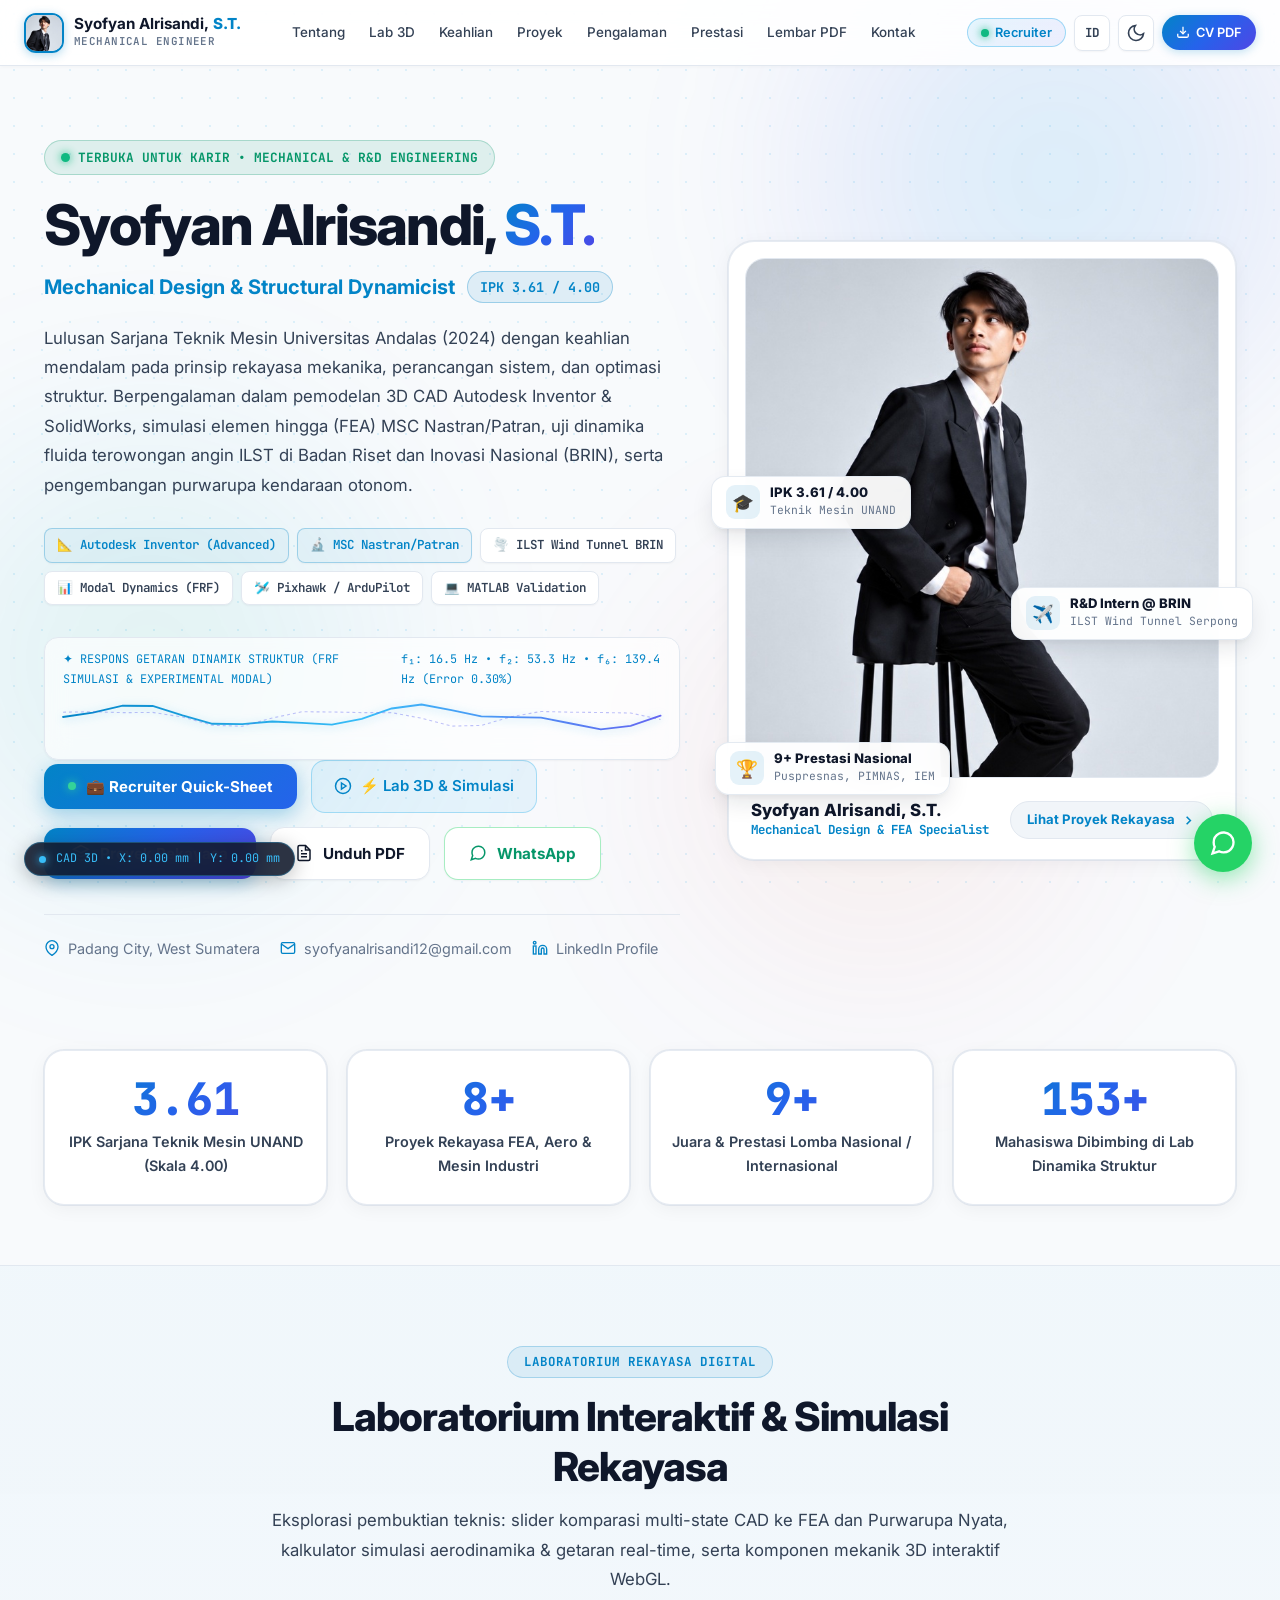
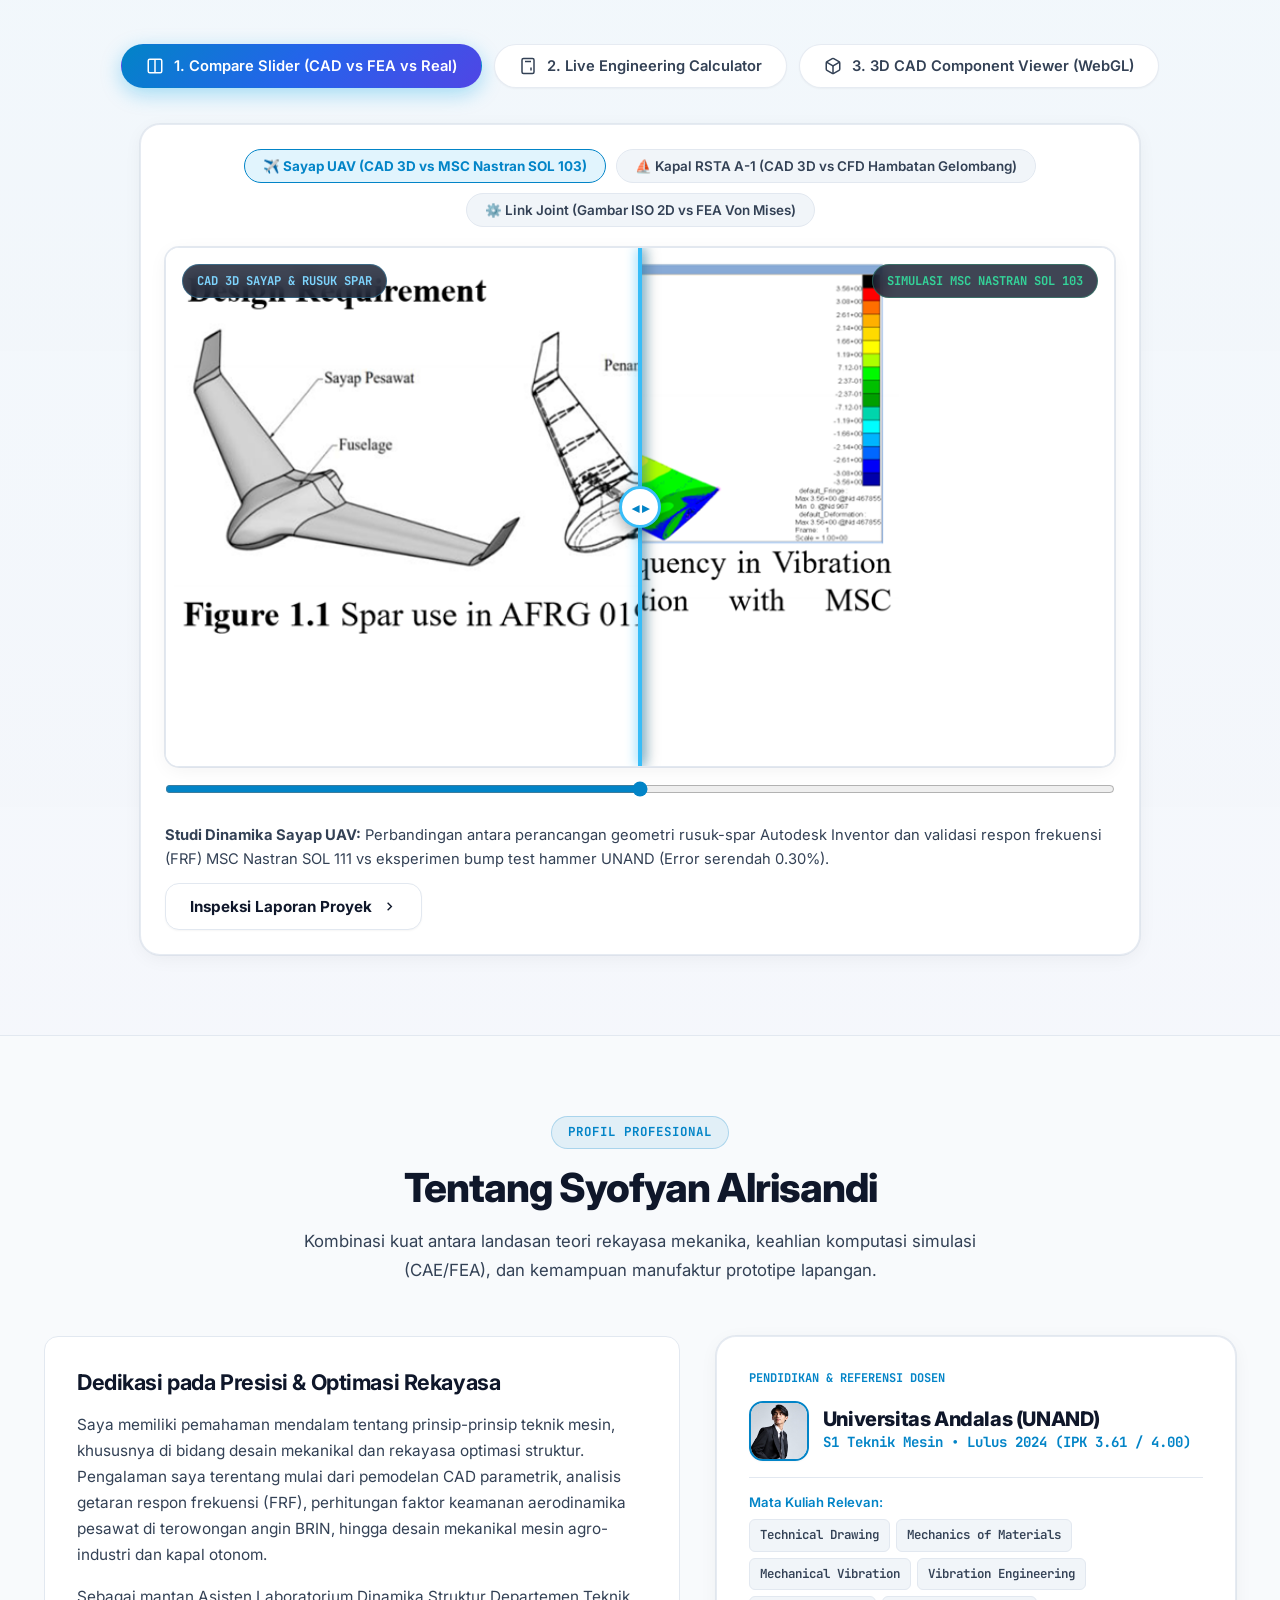
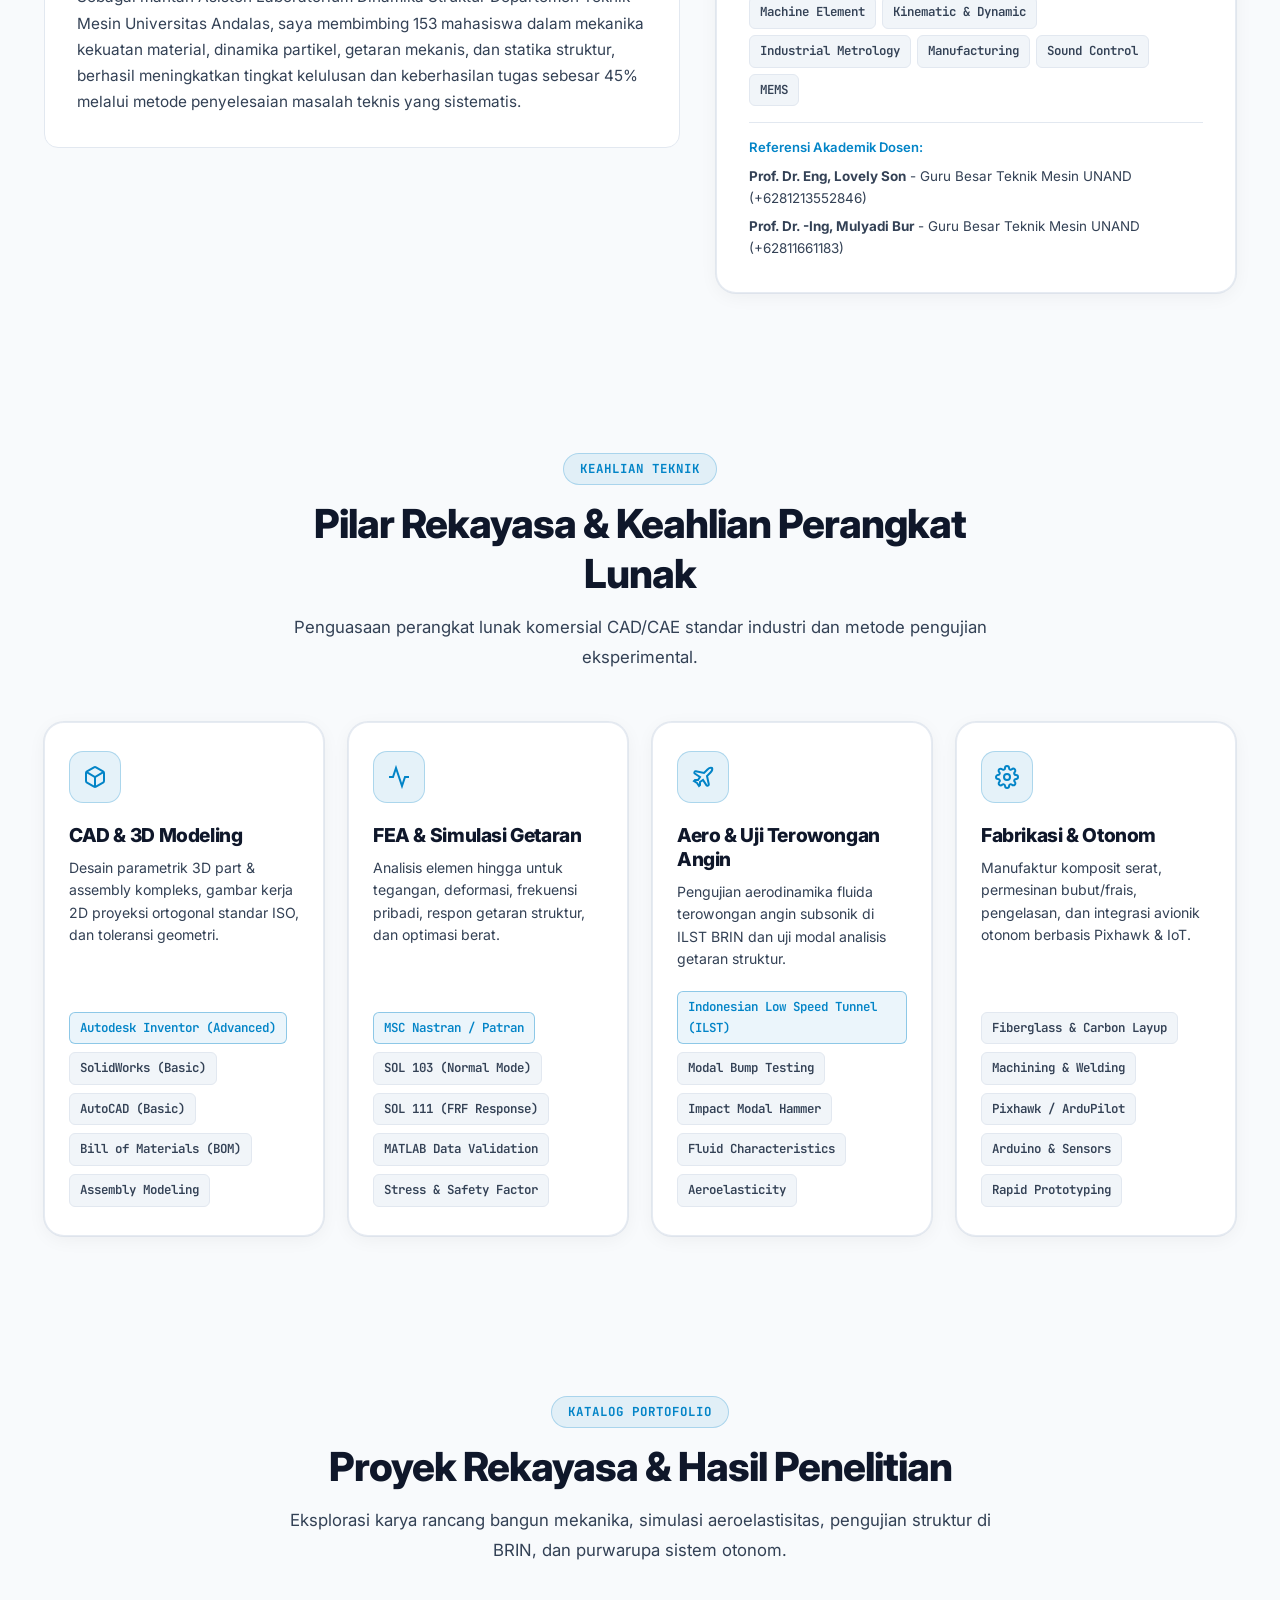
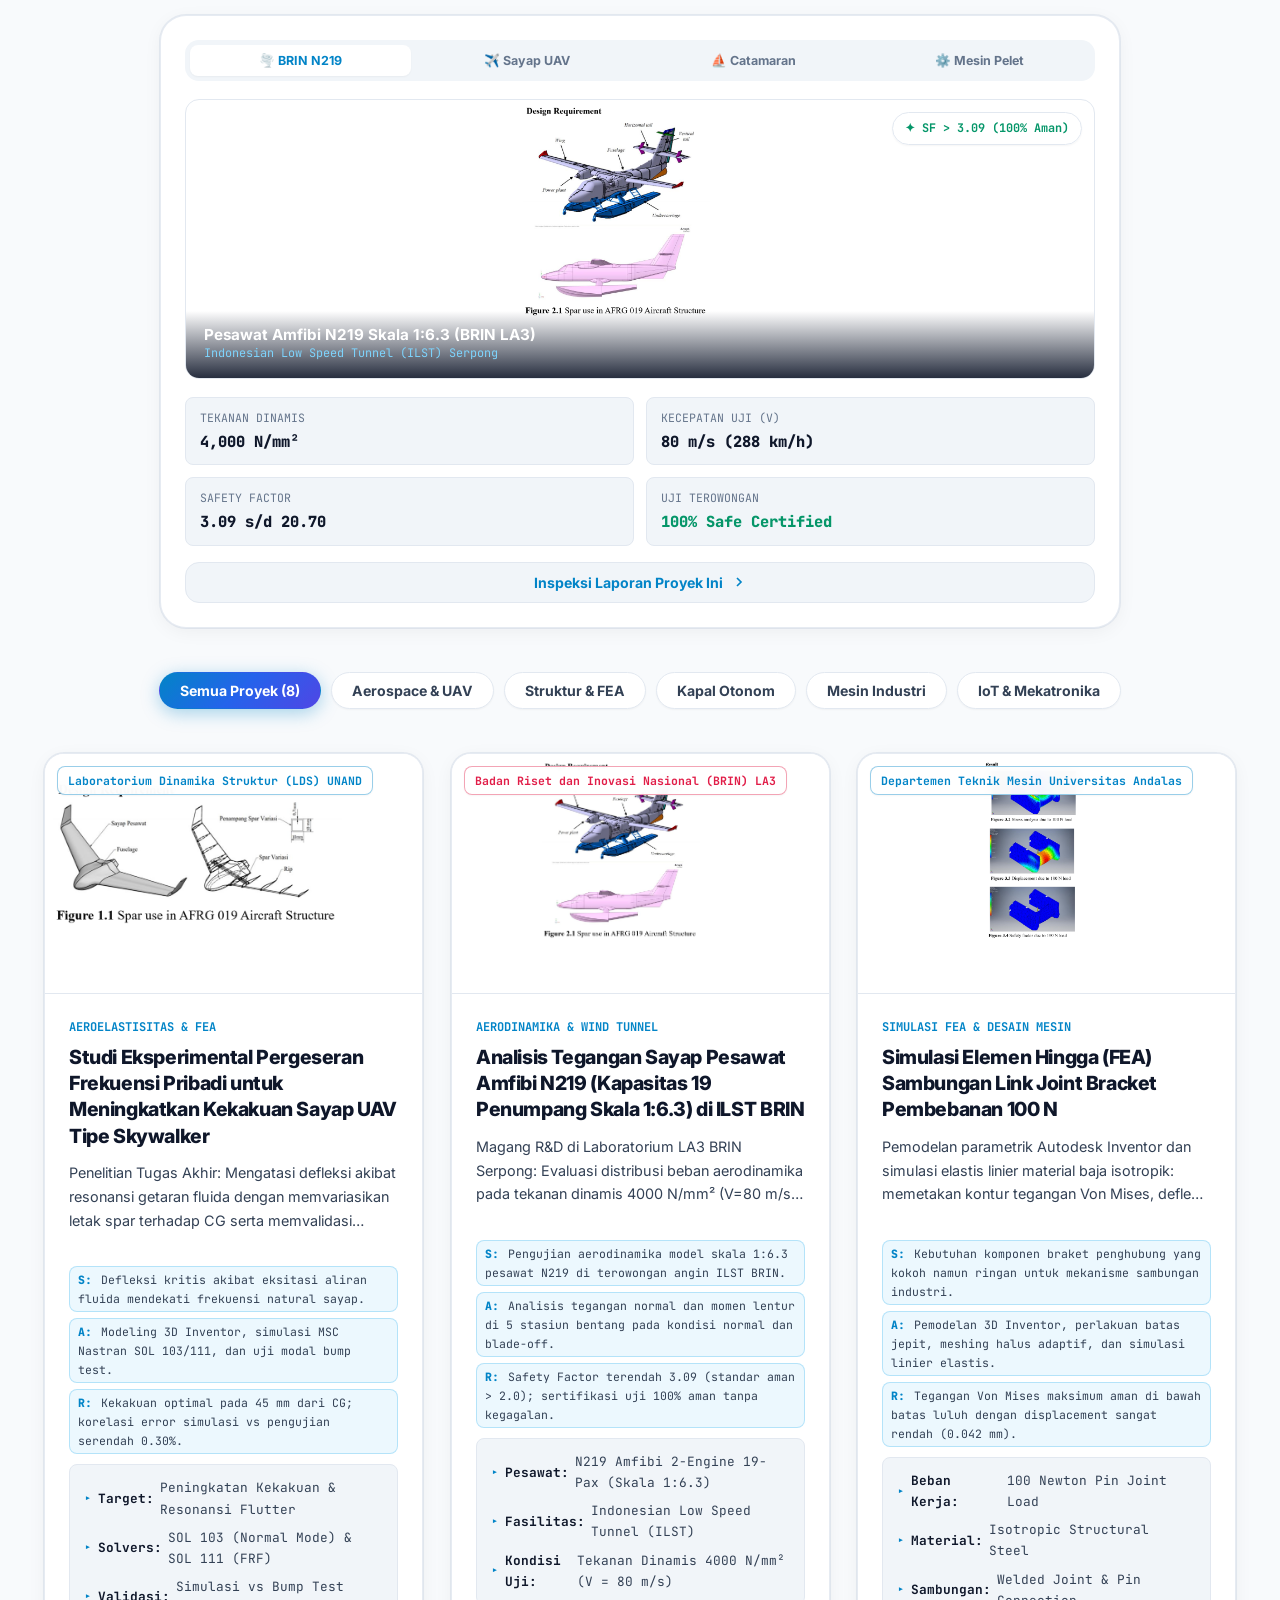
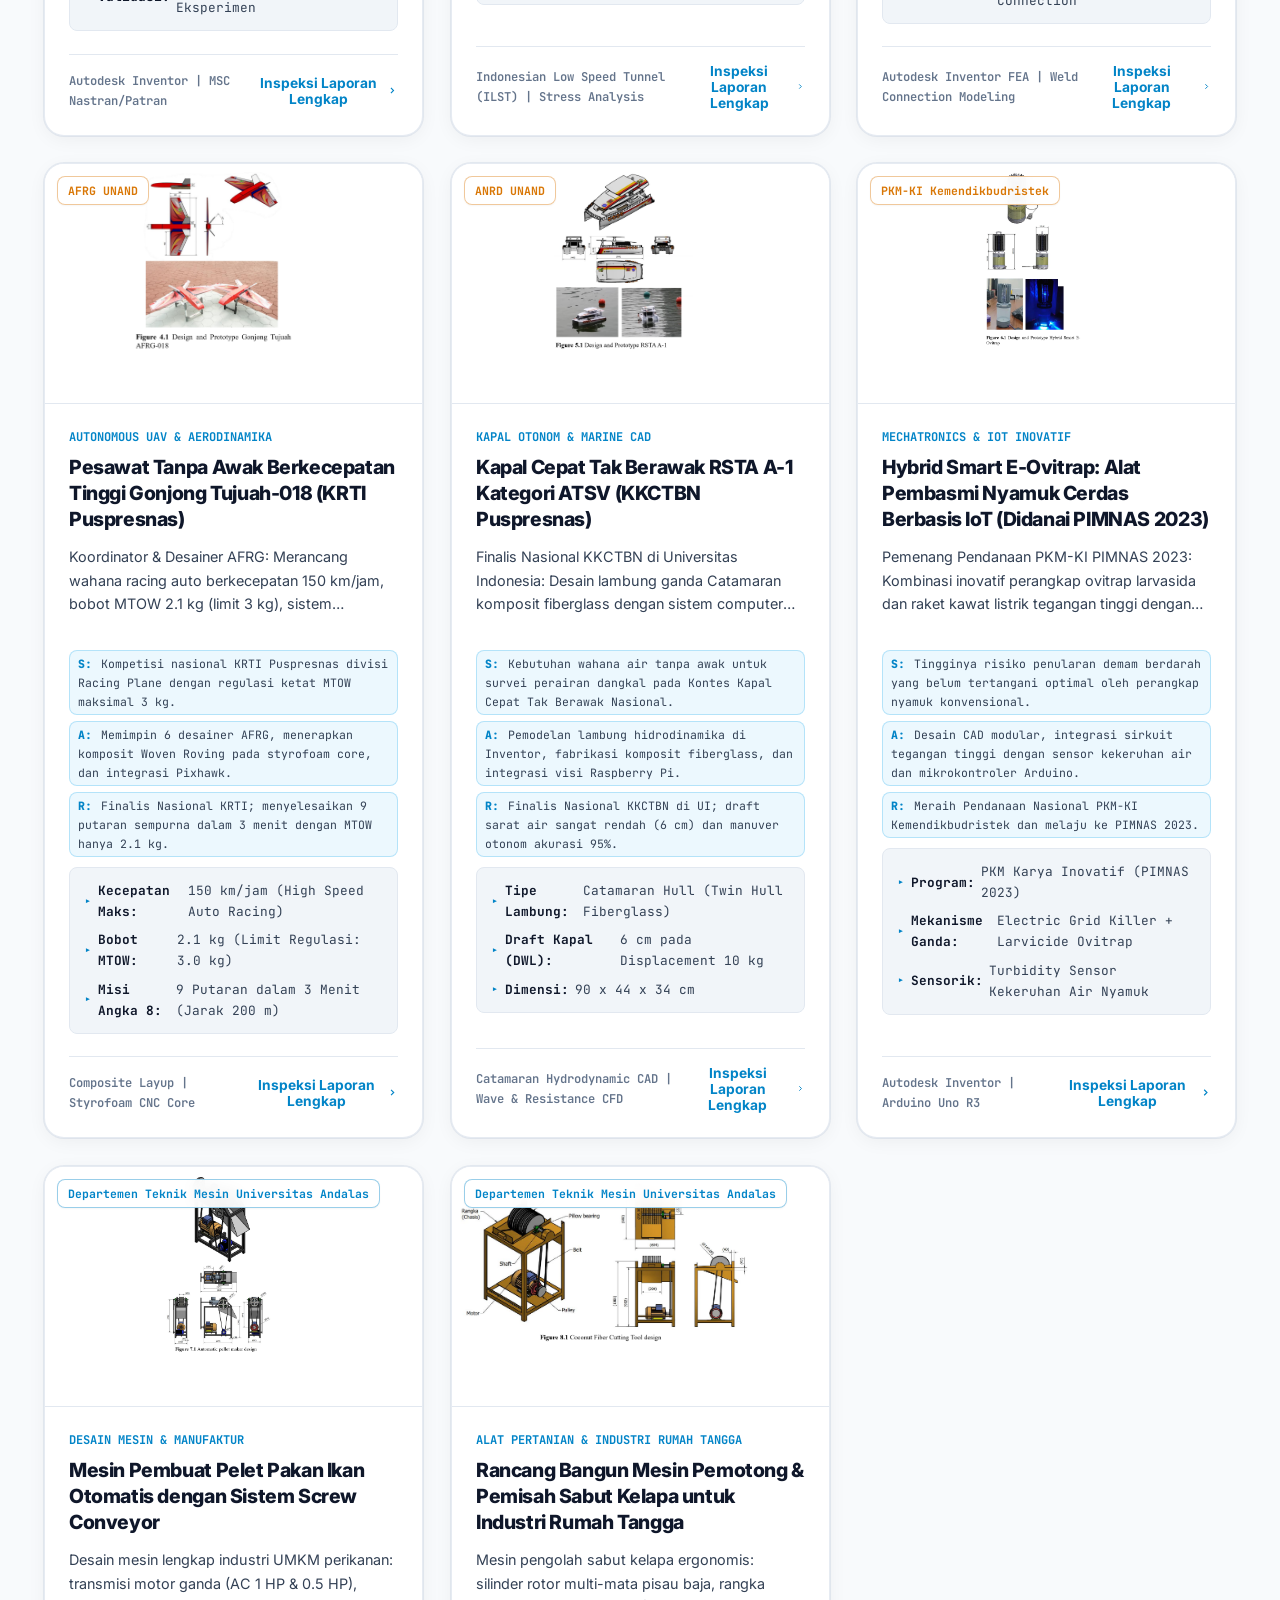
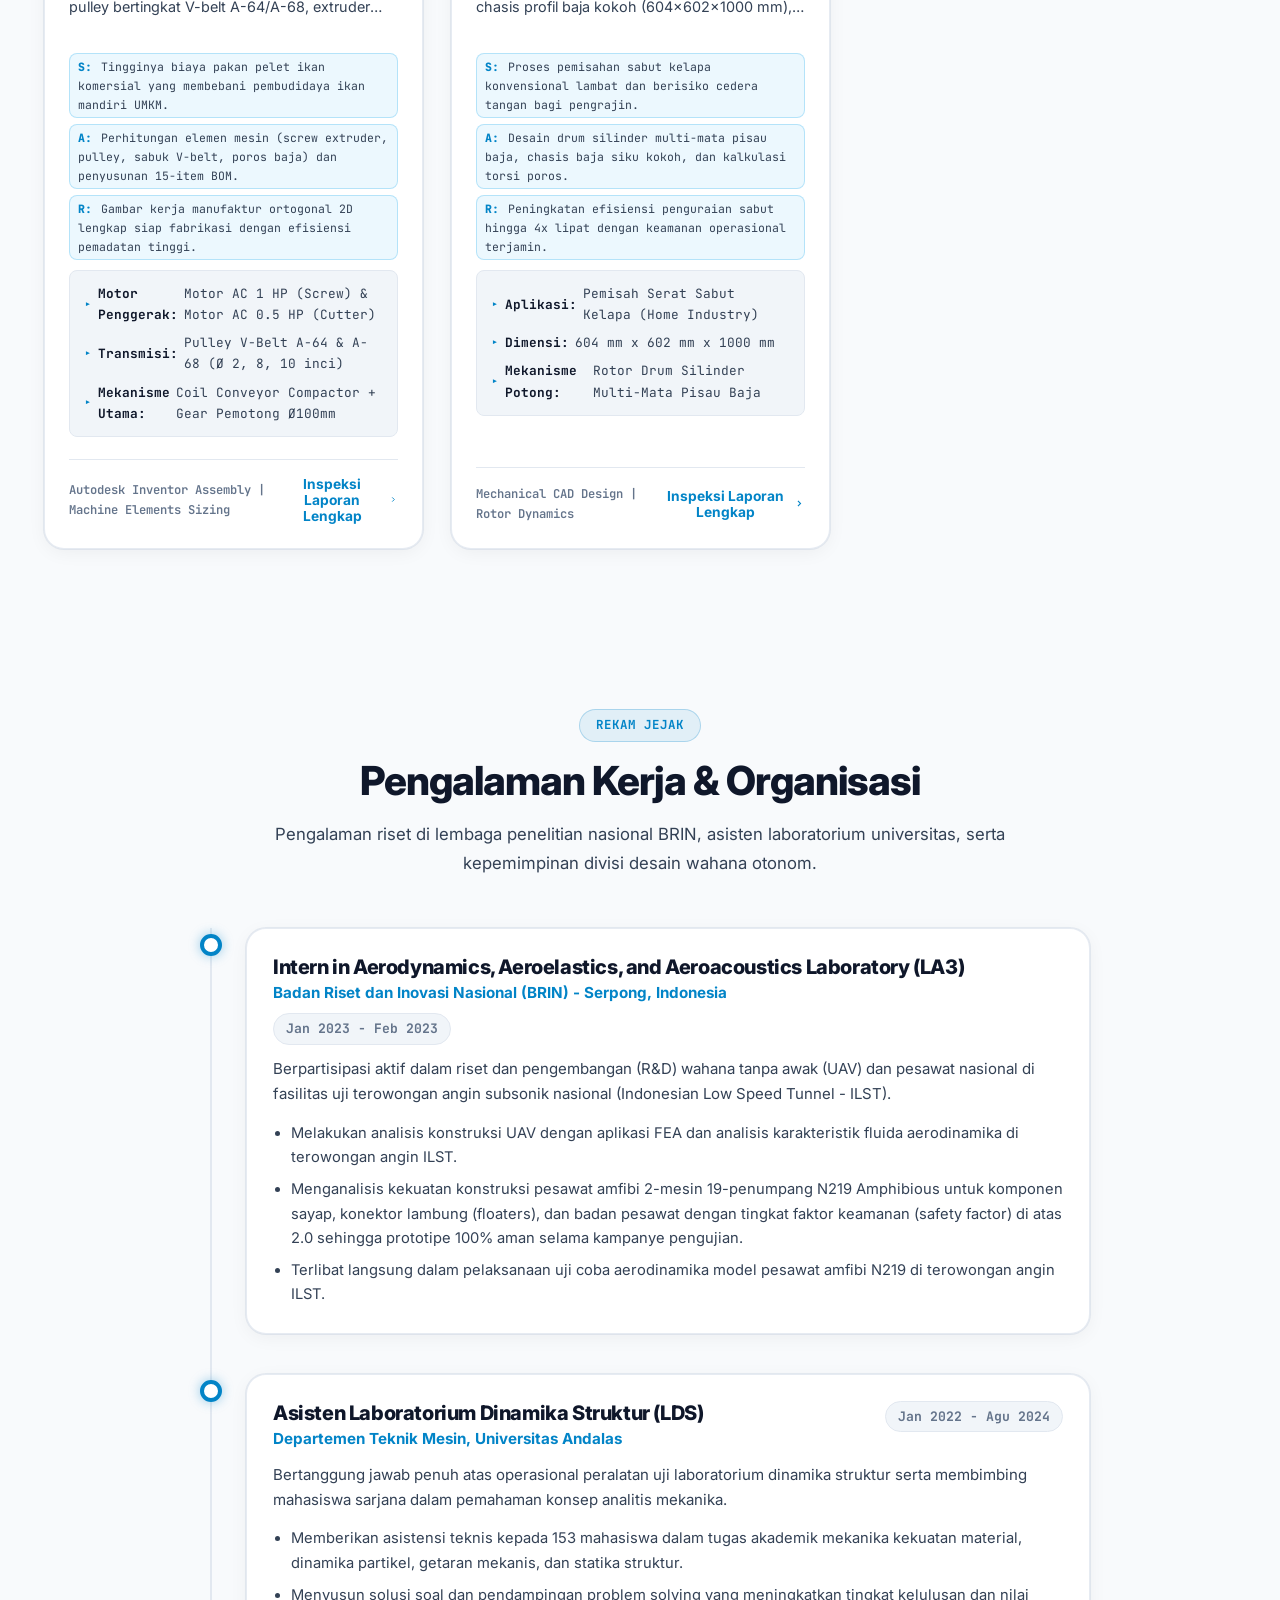
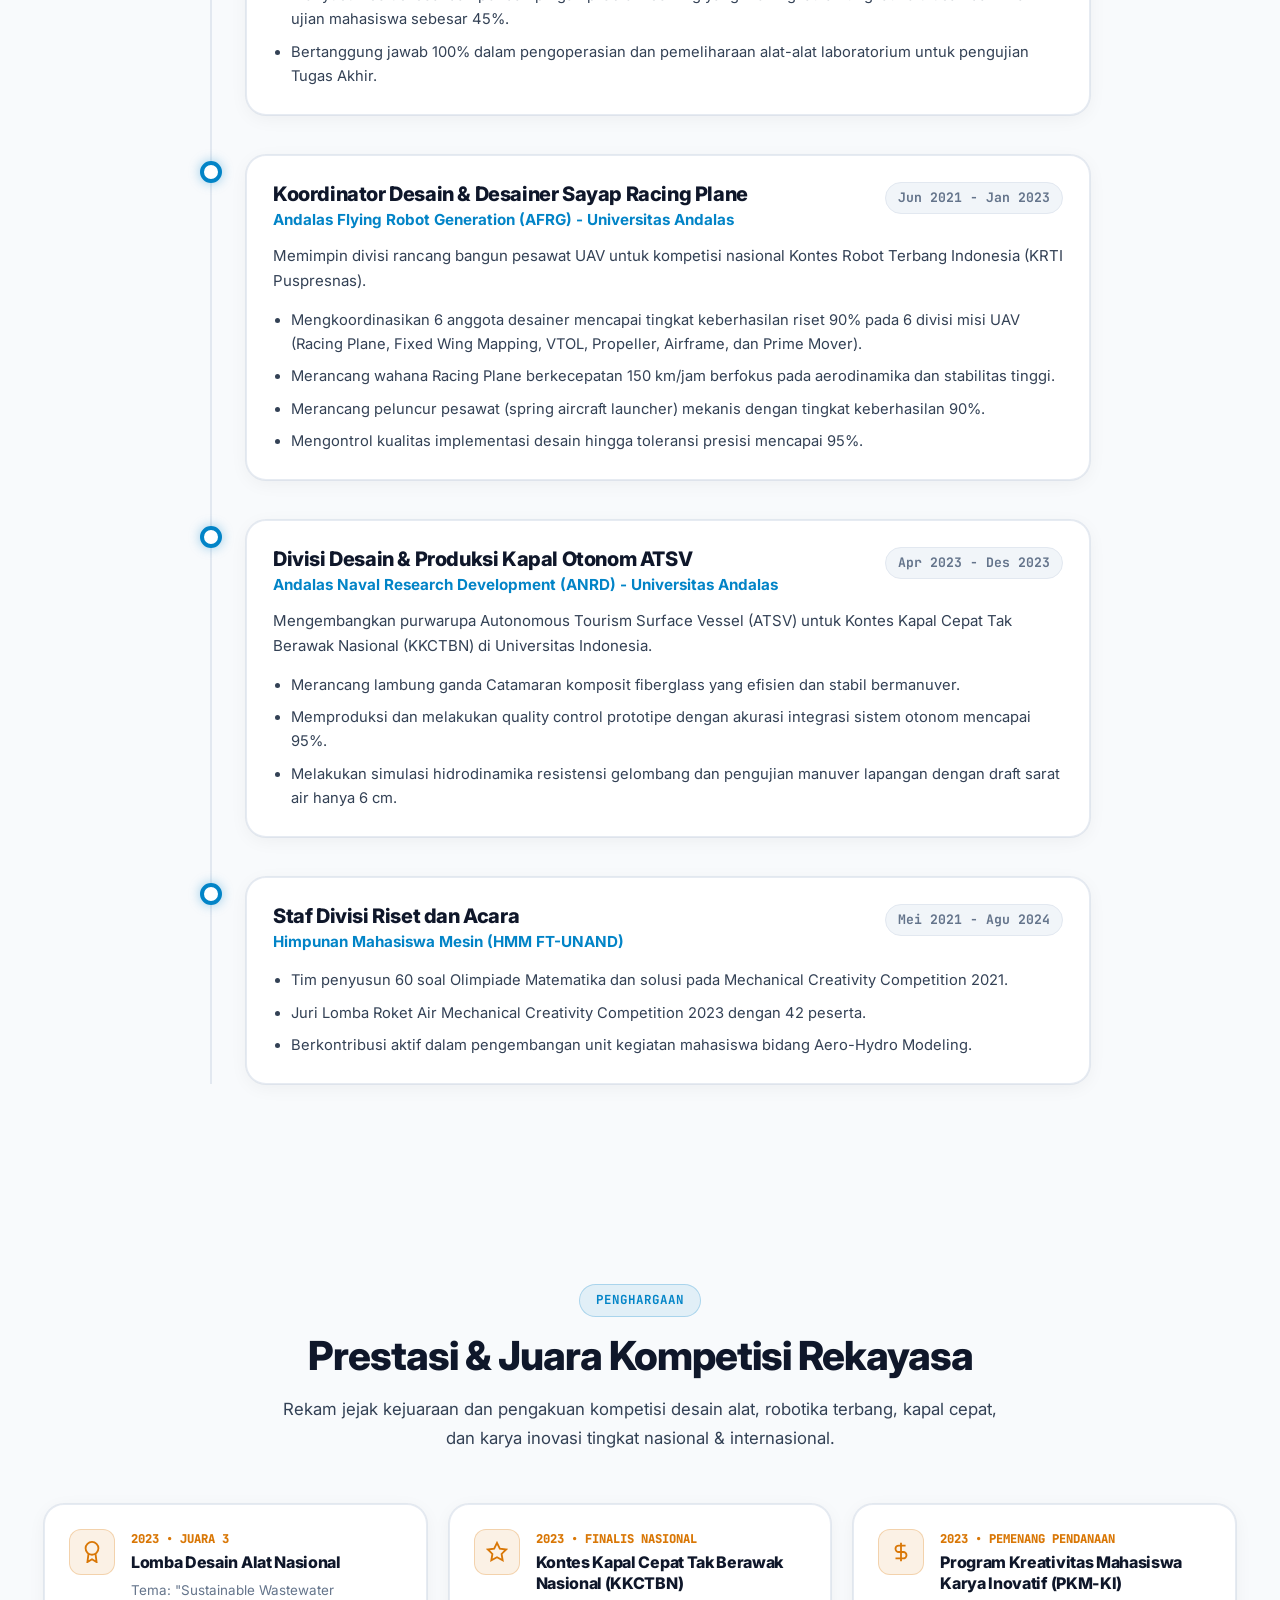
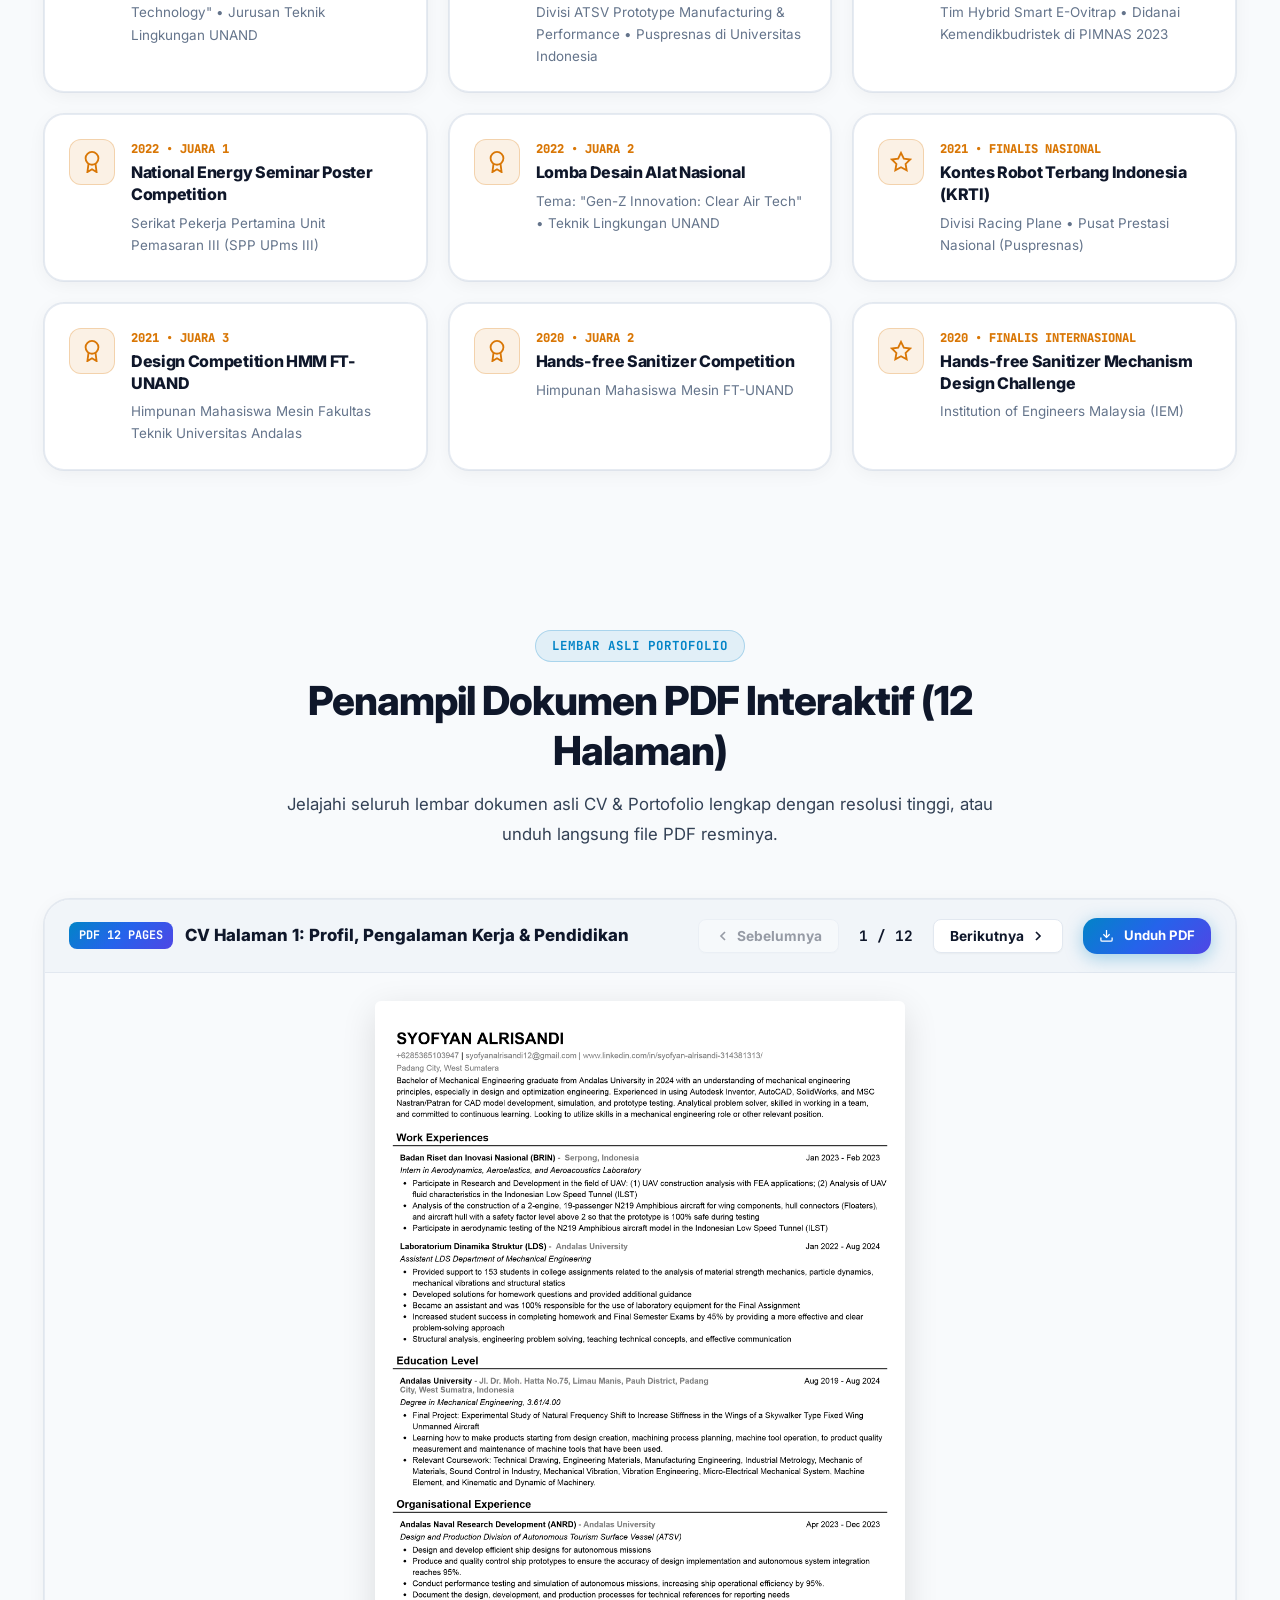
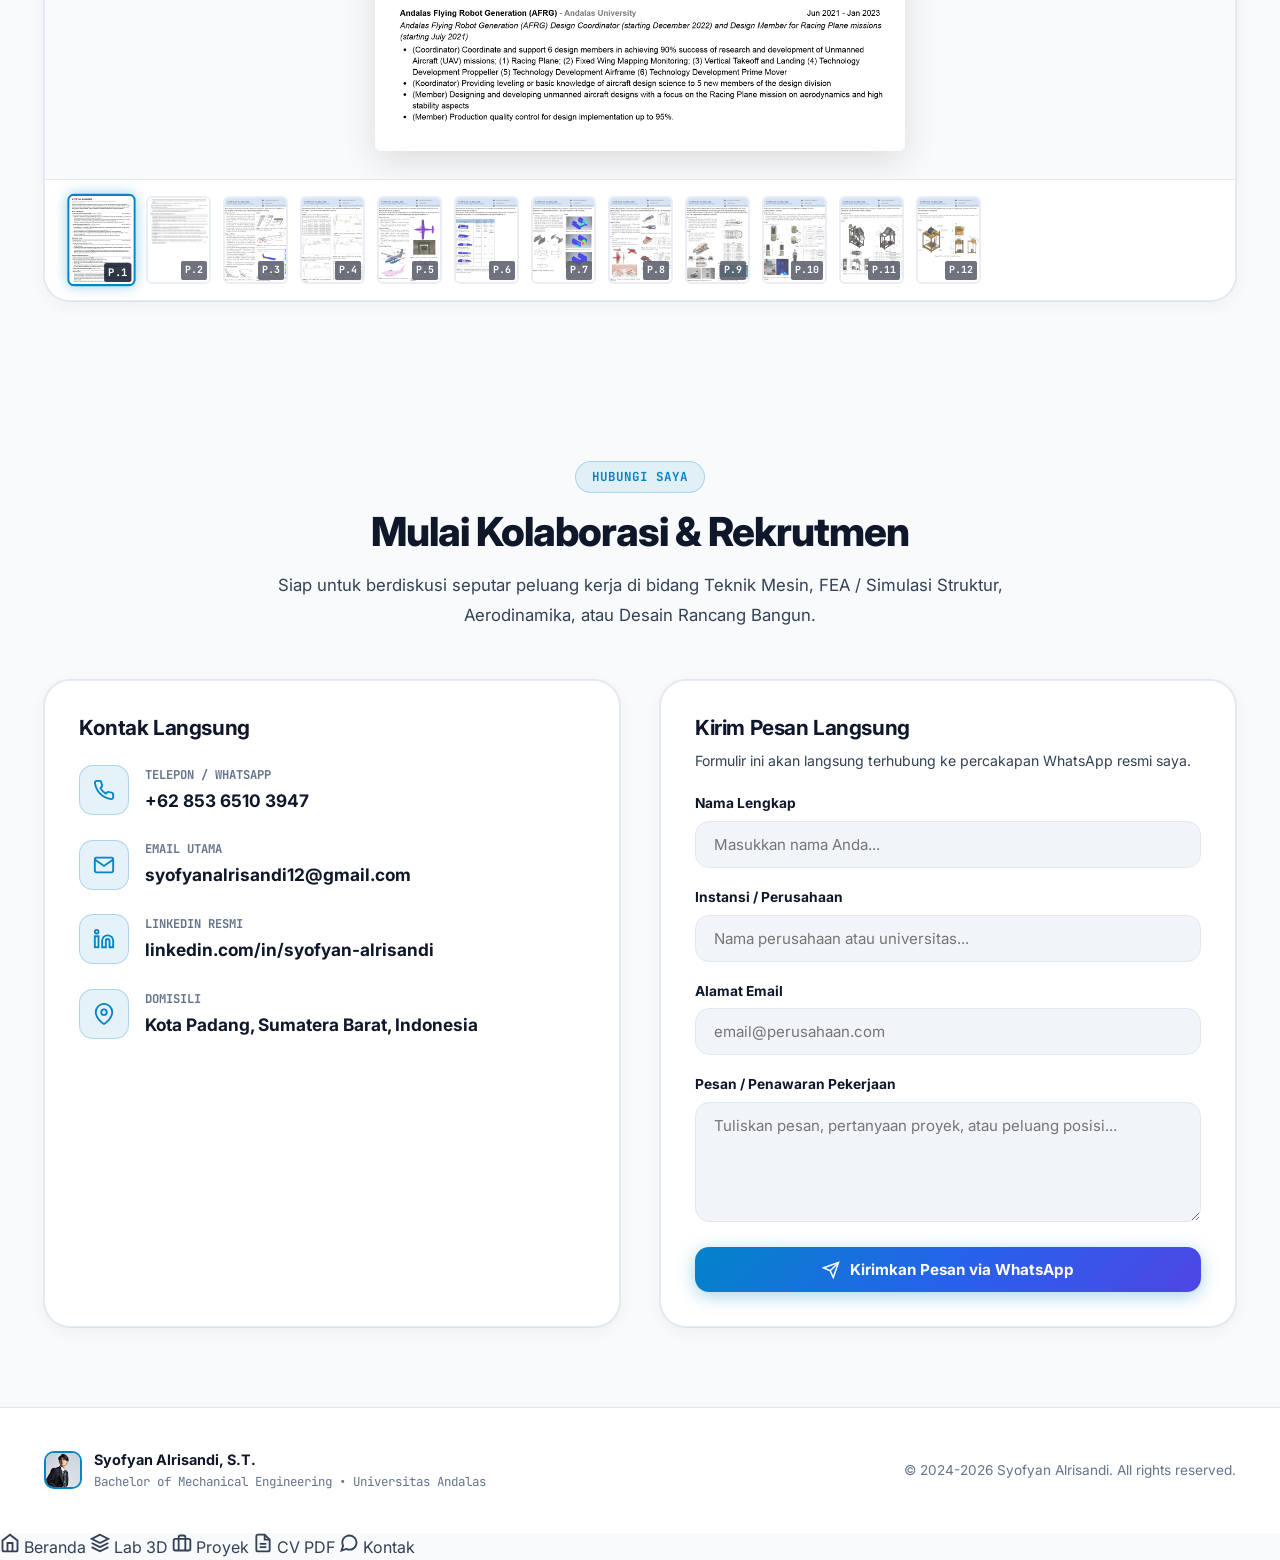
==== commit fc173ae8: "style(mobile): optimize mobile phone UX with bottom app dock, touch ergonomics, responsive cards, an" ====
--- a/index.html
+++ b/index.html
@@ -1151,6 +1151,30 @@
     <svg width="28" height="28" viewBox="0 0 24 24" fill="none" stroke="currentColor" stroke-width="2"><path d="M21 11.5a8.38 8.38 0 0 1-.9 3.8 8.5 8.5 0 0 1-7.6 4.7 8.38 8.38 0 0 1-3.8-.9L3 21l1.9-5.7a8.38 8.38 0 0 1-.9-3.8 8.5 8.5 0 0 1 4.7-7.6 8.38 8.38 0 0 1 3.8-.9h.5a8.48 8.48 0 0 1 8 8v.5z"></path></svg>
   </a>
 
+  <!-- MOBILE BOTTOM APP NAVIGATION DOCK (VISIBLE ON <= 768px) -->
+  <nav class="mobile-bottom-nav" id="mobile-bottom-nav" aria-label="Navigasi Mobile">
+    <a href="#hero" class="mobile-nav-item active" data-nav="hero" aria-label="Beranda">
+      <svg width="20" height="20" viewBox="0 0 24 24" fill="none" stroke="currentColor" stroke-width="2.2"><path d="m3 9 9-7 9 7v11a2 2 0 0 1-2 2H5a2 2 0 0 1-2-2z"></path><polyline points="9 22 9 12 15 12 15 22"></polyline></svg>
+      <span data-i18n-id="Beranda" data-i18n-en="Home">Beranda</span>
+    </a>
+    <a href="#laboratorium-interaktif" class="mobile-nav-item" data-nav="laboratorium-interaktif" aria-label="Lab 3D">
+      <svg width="20" height="20" viewBox="0 0 24 24" fill="none" stroke="currentColor" stroke-width="2.2"><polygon points="12 2 2 7 12 12 22 7 12 2"></polygon><polyline points="2 17 12 22 22 17"></polyline><polyline points="2 12 12 17 22 12"></polyline></svg>
+      <span data-i18n-id="Lab 3D" data-i18n-en="3D Lab">Lab 3D</span>
+    </a>
+    <a href="#proyek" class="mobile-nav-item" data-nav="proyek" aria-label="Proyek">
+      <svg width="20" height="20" viewBox="0 0 24 24" fill="none" stroke="currentColor" stroke-width="2.2"><rect x="2" y="7" width="20" height="14" rx="2" ry="2"></rect><path d="M16 21V5a2 2 0 0 0-2-2h-4a2 2 0 0 0-2 2v16"></path></svg>
+      <span data-i18n-id="Proyek" data-i18n-en="Projects">Proyek</span>
+    </a>
+    <a href="#dokumen-portfolio" class="mobile-nav-item" data-nav="dokumen-portfolio" aria-label="CV & PDF">
+      <svg width="20" height="20" viewBox="0 0 24 24" fill="none" stroke="currentColor" stroke-width="2.2"><path d="M14 2H6a2 2 0 0 0-2 2v16a2 2 0 0 0 2 2h12a2 2 0 0 0 2-2V8z"></path><polyline points="14 2 14 8 20 8"></polyline><line x1="16" y1="13" x2="8" y2="13"></line><line x1="16" y1="17" x2="8" y2="17"></line></svg>
+      <span data-i18n-id="CV PDF" data-i18n-en="CV PDF">CV PDF</span>
+    </a>
+    <a href="#kontak" class="mobile-nav-item" data-nav="kontak" aria-label="Kontak">
+      <svg width="20" height="20" viewBox="0 0 24 24" fill="none" stroke="currentColor" stroke-width="2.2"><path d="M21 11.5a8.38 8.38 0 0 1-.9 3.8 8.5 8.5 0 0 1-7.6 4.7 8.38 8.38 0 0 1-3.8-.9L3 21l1.9-5.7a8.38 8.38 0 0 1-.9-3.8 8.5 8.5 0 0 1 4.7-7.6 8.38 8.38 0 0 1 3.8-.9h.5a8.48 8.48 0 0 1 8 8v.5z"></path></svg>
+      <span data-i18n-id="Kontak" data-i18n-en="Contact">Kontak</span>
+    </a>
+  </nav>
+
   <!-- RECRUITER QUICK-SHEET DRAWER -->
   <div class="recruiter-drawer-backdrop" id="recruiter-drawer-backdrop">
     <div class="recruiter-drawer" id="recruiter-drawer">
--- a/portfolio.css
+++ b/portfolio.css
@@ -2041,78 +2041,760 @@
   }
 }
 
+/* ==========================================================================
+   ADVANCED MOBILE RESPONSIVE ENGINE (SMARTPHONES & TABLETS)
+   Touch ergonomics, 0-overflow, bottom-dock navigation & clean portrait framing
+   ========================================================================== */
 @media (max-width: 768px) {
+  /* Prevent horizontal page drift */
+  html, body {
+    max-width: 100vw;
+    overflow-x: hidden;
+  }
+
+  body {
+    padding-bottom: calc(68px + env(safe-area-inset-bottom, 0px));
+  }
+
+  .container {
+    padding: 0 16px;
+  }
+
+  /* Compact Navbar for Mobile */
+  .navbar {
+    height: 58px;
+  }
+  .navbar .container {
+    padding: 0 12px;
+  }
+  .navbar .nav-menu {
+    top: 58px;
+  }
+  .nav-avatar-img {
+    width: 32px;
+    height: 32px;
+  }
+  .nav-title-group .name {
+    font-size: 0.88rem;
+  }
+  .nav-title-group .badge-title {
+    display: none;
+  }
+  .nav-actions {
+    gap: 6px;
+  }
+  .nav-actions .btn-cv-download {
+    display: none; /* Already prominently featured in mobile bottom bar and hero */
+  }
+  .btn-recruiter-action {
+    padding: 5px 10px;
+    font-size: 0.74rem;
+  }
+
+  /* Section Spacing */
+  .section {
+    padding: 44px 0;
+  }
+  .section-header {
+    margin-bottom: 24px;
+  }
+  .section-tag {
+    font-size: 0.72rem;
+    padding: 4px 10px;
+  }
+  .section-title {
+    font-size: 1.65rem;
+    line-height: 1.25;
+  }
+  .section-desc {
+    font-size: 0.88rem;
+    line-height: 1.55;
+  }
+
+  /* Hero Section Mobile */
+  .hero-section {
+    padding: 76px 0 32px;
+  }
+  .hero-grid {
+    grid-template-columns: 1fr;
+    gap: 28px;
+  }
+  .hero-badge-status {
+    font-size: 0.68rem;
+    padding: 4px 10px;
+  }
   .hero-name {
-    font-size: 2.6rem;
-  }
+    font-size: clamp(2.1rem, 7vw, 2.8rem);
+    line-height: 1.15;
+    margin-bottom: 8px;
+  }
+  .hero-degree {
+    font-size: 0.88rem;
+    flex-wrap: wrap;
+    gap: 6px;
+    margin-bottom: 14px;
+  }
+  .hero-degree .gpa-pill {
+    font-size: 0.75rem;
+    padding: 3px 8px;
+  }
+  .hero-bio {
+    font-size: 0.88rem;
+    line-height: 1.6;
+    margin-bottom: 18px;
+  }
+
+  /* Hero Technical Tool Chips - Swipeable */
+  .hero-tools-row {
+    display: flex;
+    flex-wrap: nowrap;
+    overflow-x: auto;
+    -webkit-overflow-scrolling: touch;
+    padding-bottom: 6px;
+    margin-bottom: 18px;
+    gap: 6px;
+    scrollbar-width: none;
+  }
+  .hero-tools-row::-webkit-scrollbar {
+    display: none;
+  }
+  .tool-chip {
+    flex-shrink: 0;
+    white-space: nowrap;
+    font-size: 0.75rem;
+    padding: 5px 10px;
+  }
+
+  /* Vibration Waveform Mobile */
+  .hero-waveform-container {
+    padding: 10px 12px;
+    margin-bottom: 20px;
+  }
+  .hero-waveform-header {
+    font-size: 0.62rem;
+    flex-direction: column;
+    align-items: flex-start;
+    gap: 3px;
+  }
+
+  /* Hero CTAs - Full Width Touch Ergonomics */
+  .hero-ctas {
+    display: flex;
+    flex-direction: column;
+    gap: 10px;
+    width: 100%;
+    margin-bottom: 20px;
+  }
+  .hero-ctas .btn-primary,
+  .hero-ctas .btn-secondary,
+  .hero-ctas .btn-recruiter-hero,
+  .hero-ctas .btn-interactive-hero {
+    width: 100%;
+    justify-content: center;
+    padding: 13px 18px;
+    font-size: 0.9rem;
+    min-height: 48px;
+  }
+
+  /* Hero Contact Items */
+  .hero-contact-row {
+    flex-direction: column;
+    gap: 8px;
+    align-items: flex-start;
+  }
+  .hero-contact-item {
+    font-size: 0.82rem;
+  }
+
+  /* Hero Portrait Card & Badges - Clean Face View */
   .hero-portrait-card {
-    max-width: 440px;
-    margin: 0 auto;
+    max-width: 360px;
+    margin: 12px auto 0;
+    position: relative;
+    padding: 10px;
+    border-radius: var(--radius-lg);
   }
   .portrait-image-wrapper {
-    height: 480px;
-  }
-  .badge-mid-left {
-    left: -8px;
-    top: 40%;
-  }
-  .badge-mid-right {
-    right: -8px;
-    top: 58%;
-  }
+    height: 380px;
+    border-radius: var(--radius-md);
+    overflow: hidden;
+  }
+  .portrait-img {
+    object-position: center 15%;
+  }
+
+  /* BADGES RECONFIGURED ON MOBILE:
+     Static layout below the photo so his face and posture are 100% clean and unobstructed! */
+  .floating-badge {
+    position: static !important;
+    transform: none !important;
+    width: 100%;
+    margin-top: 8px;
+    box-shadow: var(--shadow-sm);
+    padding: 8px 12px;
+    border-radius: var(--radius-md);
+  }
+  .badge-mid-left,
+  .badge-mid-right,
   .badge-bottom-left {
-    left: -8px;
-    bottom: 58px;
-  }
+    top: auto !important;
+    left: auto !important;
+    right: auto !important;
+    bottom: auto !important;
+  }
+  .floating-badge .badge-icon {
+    width: 32px;
+    height: 32px;
+    font-size: 1rem;
+  }
+  .floating-badge .badge-title {
+    font-size: 0.8rem;
+  }
+  .floating-badge .badge-sub {
+    font-size: 0.7rem;
+  }
+  .portrait-card-footer {
+    flex-direction: column;
+    gap: 8px;
+    align-items: stretch;
+    text-align: center;
+    padding: 12px 10px;
+  }
+  .portrait-btn-explore {
+    justify-content: center;
+    width: 100%;
+  }
+
+  /* Metrics Counter Bar 2x2 */
+  .metrics-grid {
+    grid-template-columns: repeat(2, 1fr) !important;
+    gap: 10px;
+  }
+  .metric-card {
+    padding: 14px 10px;
+  }
+  .metric-number {
+    font-size: 1.7rem;
+  }
+  .metric-label {
+    font-size: 0.72rem;
+    line-height: 1.35;
+  }
+
+  /* Interactive Lab Mobile */
+  .lab-tab-bar {
+    display: flex;
+    flex-wrap: nowrap;
+    overflow-x: auto;
+    -webkit-overflow-scrolling: touch;
+    justify-content: flex-start;
+    padding: 4px 2px 10px;
+    gap: 8px;
+    scrollbar-width: none;
+    margin-bottom: 22px;
+  }
+  .lab-tab-bar::-webkit-scrollbar {
+    display: none;
+  }
+  .lab-tab-btn {
+    flex-shrink: 0;
+    white-space: nowrap;
+    padding: 9px 15px;
+    font-size: 0.8rem;
+  }
+
+  /* Compare Slider Mobile */
+  .compare-container-card {
+    padding: 14px;
+    border-radius: var(--radius-md);
+  }
+  .compare-pills-bar {
+    display: flex;
+    flex-wrap: nowrap;
+    overflow-x: auto;
+    -webkit-overflow-scrolling: touch;
+    justify-content: flex-start;
+    padding-bottom: 8px;
+    gap: 6px;
+    scrollbar-width: none;
+    margin-bottom: 14px;
+  }
+  .compare-pills-bar::-webkit-scrollbar {
+    display: none;
+  }
+  .compare-pill-btn {
+    flex-shrink: 0;
+    white-space: nowrap;
+    padding: 6px 12px;
+    font-size: 0.74rem;
+  }
+  .compare-viewport {
+    aspect-ratio: 4 / 3;
+    max-height: 300px;
+    touch-action: pan-y;
+  }
+  .compare-handle-button {
+    width: 44px;
+    height: 44px;
+    font-size: 0.82rem;
+  }
+  .compare-badge-left,
+  .compare-badge-right {
+    font-size: 0.62rem;
+    padding: 3px 8px;
+    top: 8px;
+  }
+  .compare-badge-left {
+    left: 8px;
+  }
+  .compare-badge-right {
+    right: 8px;
+  }
+  .compare-caption-bar {
+    flex-direction: column;
+    align-items: stretch;
+    gap: 10px;
+    padding-top: 14px;
+  }
+  .compare-desc-text {
+    font-size: 0.84rem;
+    line-height: 1.45;
+  }
+  .compare-caption-bar .btn-secondary {
+    width: 100%;
+    justify-content: center;
+  }
+
+  /* 3D CAD Component Viewer Mobile */
+  .three-canvas-wrap {
+    height: 320px;
+    touch-action: pan-y;
+  }
+  .three-controls-overlay {
+    top: 8px;
+    left: 8px;
+    right: 8px;
+    gap: 6px;
+  }
+  .three-btn-group {
+    flex-wrap: wrap;
+    gap: 4px;
+  }
+  .three-tool-btn {
+    padding: 5px 9px;
+    font-size: 0.68rem;
+  }
+  .three-dim-pill {
+    font-size: 0.62rem;
+    padding: 4px 8px;
+    width: 100%;
+    text-align: center;
+    box-sizing: border-box;
+  }
+  .three-info-bar {
+    padding: 12px 14px;
+    flex-direction: column;
+    align-items: flex-start;
+    gap: 8px;
+  }
+  .three-hint {
+    font-size: 0.72rem;
+  }
+
+  /* Live Calculator Mobile */
+  .calc-grid {
+    grid-template-columns: 1fr !important;
+    gap: 16px;
+  }
+  .calc-card {
+    padding: 18px 14px;
+  }
+  .calc-title {
+    font-size: 1.05rem;
+  }
+  .calc-formula-box {
+    font-size: 0.72rem;
+    padding: 8px 10px;
+  }
+  .calc-slider-range {
+    height: 8px;
+  }
+  .calc-result-metrics {
+    gap: 8px;
+  }
+  .calc-metric-box {
+    padding: 8px 10px;
+  }
+  .calc-metric-box .label {
+    font-size: 0.68rem;
+  }
+  .calc-metric-box .val {
+    font-size: 1.1rem;
+  }
+  .calc-safety-badge {
+    font-size: 0.74rem;
+    padding: 8px 10px;
+  }
+
+  /* Workstation Spotlight Mobile */
+  .workstation-tabs {
+    flex-wrap: nowrap;
+    overflow-x: auto;
+    -webkit-overflow-scrolling: touch;
+    justify-content: flex-start;
+    scrollbar-width: none;
+    padding-bottom: 6px;
+    gap: 6px;
+  }
+  .workstation-tabs::-webkit-scrollbar {
+    display: none;
+  }
+  .ws-tab-btn {
+    flex-shrink: 0;
+    white-space: nowrap;
+    padding: 7px 12px;
+    font-size: 0.78rem;
+  }
+  .ws-preview-frame {
+    height: 220px;
+  }
+  .ws-bottom-bar {
+    padding: 10px 12px;
+  }
+  .ws-title {
+    font-size: 0.88rem;
+  }
+  .ws-subtitle {
+    font-size: 0.72rem;
+  }
+  .ws-spec-grid {
+    grid-template-columns: repeat(2, 1fr) !important;
+    gap: 8px;
+    padding: 12px;
+  }
+  .ws-spec-box {
+    padding: 8px 10px;
+  }
+  .ws-spec-box .label {
+    font-size: 0.68rem;
+  }
+  .ws-spec-box .value {
+    font-size: 0.85rem;
+  }
+  .ws-btn-inspect {
+    width: 100%;
+    justify-content: center;
+    padding: 12px;
+    font-size: 0.85rem;
+  }
+
+  /* Projects Filter Bar Mobile */
+  .projects-filter-bar {
+    display: flex;
+    flex-wrap: nowrap;
+    overflow-x: auto;
+    -webkit-overflow-scrolling: touch;
+    justify-content: flex-start;
+    padding: 4px 2px 10px;
+    gap: 6px;
+    scrollbar-width: none;
+    margin-bottom: 20px;
+  }
+  .projects-filter-bar::-webkit-scrollbar {
+    display: none;
+  }
+  .filter-btn {
+    flex-shrink: 0;
+    white-space: nowrap;
+    padding: 6px 12px;
+    font-size: 0.76rem;
+  }
+
+  /* Projects Grid */
   .projects-grid {
     grid-template-columns: 1fr;
+    gap: 16px;
+  }
+  .project-card {
+    padding: 14px;
+  }
+  .project-thumb-box {
+    height: 200px;
+  }
+  .project-title {
+    font-size: 1.15rem;
+  }
+  .project-desc {
+    font-size: 0.85rem;
+  }
+  .project-specs {
+    grid-template-columns: repeat(2, 1fr);
+    gap: 6px;
+  }
+  .spec-item {
+    padding: 6px 8px;
+  }
+  .spec-val {
+    font-size: 0.78rem;
+  }
+
+  /* PDF Document Viewer Mobile */
+  .doc-viewer-header {
+    flex-direction: column;
+    align-items: stretch;
+    gap: 10px;
+    padding: 12px 14px;
+  }
+  .doc-title-info {
+    flex-direction: column;
+    align-items: flex-start;
+    gap: 4px;
+  }
+  .doc-name {
+    font-size: 0.84rem;
+  }
+  .doc-viewer-controls {
+    display: flex;
+    justify-content: space-between;
+    align-items: center;
+    width: 100%;
+    flex-wrap: wrap;
+    gap: 8px;
+  }
+  .doc-viewer-controls .btn-primary {
+    width: 100%;
+    justify-content: center;
+    margin-left: 0 !important;
+    margin-top: 4px;
+  }
+  .doc-viewport {
+    min-height: 320px;
+    max-height: 460px;
+    padding: 6px;
+  }
+  .doc-thumb-strip {
+    padding: 8px 6px;
+    gap: 6px;
+  }
+  .doc-thumb-item {
+    width: 60px;
+    height: 80px;
+    flex-shrink: 0;
+  }
+
+  /* Skills & Awards Single Column */
+  .skills-grid {
+    grid-template-columns: 1fr;
+    gap: 16px;
+  }
+  .skill-group-card {
+    padding: 18px 14px;
   }
   .awards-grid {
     grid-template-columns: 1fr;
-  }
+    gap: 14px;
+  }
+  .award-card {
+    padding: 16px 14px;
+  }
+
+  /* Timeline Mobile */
+  .timeline-container {
+    padding-left: 20px;
+  }
+  .timeline-line {
+    left: 8px;
+  }
+  .timeline-dot {
+    left: 1px;
+    width: 16px;
+    height: 16px;
+  }
+  .timeline-card {
+    padding: 16px 14px;
+  }
+  .timeline-header {
+    flex-direction: column;
+    align-items: flex-start;
+    gap: 4px;
+  }
+
+  /* Contact Grid */
   .contact-grid {
     grid-template-columns: 1fr;
+    gap: 18px;
+  }
+  .contact-card {
+    padding: 18px 14px;
+  }
+
+  /* Modals as Native Bottom Sheets on Mobile */
+  .modal-backdrop {
+    align-items: flex-end;
+    padding: 0;
+  }
+  .modal-window {
+    width: 100%;
+    max-width: 100%;
+    height: 90vh;
+    max-height: 90vh;
+    border-radius: 20px 20px 0 0;
+    margin: auto 0 0 0;
+    display: flex;
+    flex-direction: column;
+  }
+  .modal-header {
+    padding: 14px 18px;
+    border-radius: 20px 20px 0 0;
+  }
+  .modal-close-btn {
+    width: 36px;
+    height: 36px;
+    font-size: 1.6rem;
+  }
+  .modal-body {
+    padding: 16px 14px 40px;
+    overflow-y: auto;
+    -webkit-overflow-scrolling: touch;
   }
   .modal-img-comparison {
+    grid-template-columns: 1fr !important;
+    gap: 12px;
+  }
+  .modal-img-card img {
+    height: 240px !important;
+  }
+  .modal-tab-bar {
+    padding: 8px 14px 0;
+  }
+  .modal-tab-btn {
+    padding: 7px 11px;
+    font-size: 0.78rem;
+  }
+
+  /* Recruiter Drawer Mobile */
+  .recruiter-drawer {
+    max-width: 100%;
+  }
+  .recruiter-drawer-header {
+    padding: 16px 18px;
+  }
+  .recruiter-drawer-body {
+    padding: 16px 14px 36px;
+    gap: 16px;
+  }
+  .recruiter-quick-meta {
     grid-template-columns: 1fr;
   }
-  .skills-grid {
-    grid-template-columns: 1fr;
+  .btn-copy-action {
+    padding: 11px 12px;
+    font-size: 0.8rem;
+  }
+
+  /* Mobile Bottom App Navigation Bar */
+  .mobile-bottom-nav {
+    display: flex;
+    position: fixed;
+    bottom: 0;
+    left: 0;
+    right: 0;
+    height: 60px;
+    background: var(--bg-glass);
+    backdrop-filter: blur(20px);
+    -webkit-backdrop-filter: blur(20px);
+    border-top: 1px solid var(--border-subtle);
+    z-index: 999;
+    justify-content: space-around;
+    align-items: center;
+    padding: 4px 6px calc(4px + env(safe-area-inset-bottom, 0px));
+    box-shadow: 0 -4px 20px rgba(0, 0, 0, 0.08);
+  }
+  .mobile-nav-item {
+    display: flex;
+    flex-direction: column;
+    align-items: center;
+    justify-content: center;
+    gap: 3px;
+    color: var(--text-dim);
+    font-size: 0.68rem;
+    font-weight: 600;
+    font-family: var(--font-sans);
+    text-decoration: none;
+    flex: 1;
+    padding: 6px 0;
+    border-radius: var(--radius-sm);
+    transition: all 0.2s ease;
+    position: relative;
+  }
+  .mobile-nav-item svg {
+    transition: transform 0.2s ease;
+  }
+  .mobile-nav-item:hover,
+  .mobile-nav-item.active {
+    color: var(--accent-cyan);
+  }
+  .mobile-nav-item.active svg {
+    transform: translateY(-2px);
+    color: var(--accent-cyan);
+  }
+  .mobile-nav-item.active::after {
+    content: '';
+    position: absolute;
+    top: 0;
+    left: 50%;
+    transform: translateX(-50%);
+    width: 20px;
+    height: 3px;
+    border-radius: 0 0 3px 3px;
+    background: var(--accent-cyan);
+  }
+
+  /* Floating WhatsApp Button Placed Safely Above Bottom Nav */
+  .floating-whatsapp {
+    bottom: calc(72px + env(safe-area-inset-bottom, 0px)) !important;
+    right: 14px !important;
+    width: 48px !important;
+    height: 48px !important;
+  }
+
+  /* HUD coordinate tracker hidden on touch devices */
+  .hud-tracker {
+    display: none;
+  }
+
+  /* Footer on Mobile */
+  .footer {
+    padding: 30px 0 20px;
+  }
+  .footer .container {
+    flex-direction: column;
+    text-align: center;
+    gap: 14px;
+  }
+  .footer .container > div:last-child {
+    text-align: center !important;
   }
 }
 
 @media (max-width: 480px) {
   .portrait-image-wrapper {
-    height: 420px;
-  }
-  .floating-badge {
-    padding: 6px 11px;
-    gap: 7px;
-  }
-  .floating-badge .badge-icon {
-    width: 28px;
-    height: 28px;
-    font-size: 0.95rem;
-  }
-  .floating-badge .badge-title {
-    font-size: 0.74rem;
-  }
-  .floating-badge .badge-sub {
-    font-size: 0.65rem;
-  }
-  .badge-mid-left {
-    left: 2px;
-    top: 42%;
-  }
-  .badge-mid-right {
-    right: 2px;
-    top: 60%;
-  }
-  .badge-bottom-left {
-    left: 2px;
-    bottom: 54px;
-  }
-}
+    height: 350px;
+  }
+  .hero-name {
+    font-size: 2rem;
+  }
+  .section-title {
+    font-size: 1.5rem;
+  }
+  .compare-viewport {
+    aspect-ratio: 4 / 3;
+    max-height: 270px;
+  }
+  .three-canvas-wrap {
+    height: 280px;
+  }
+}
+
 
 
 /* ==========================================================================
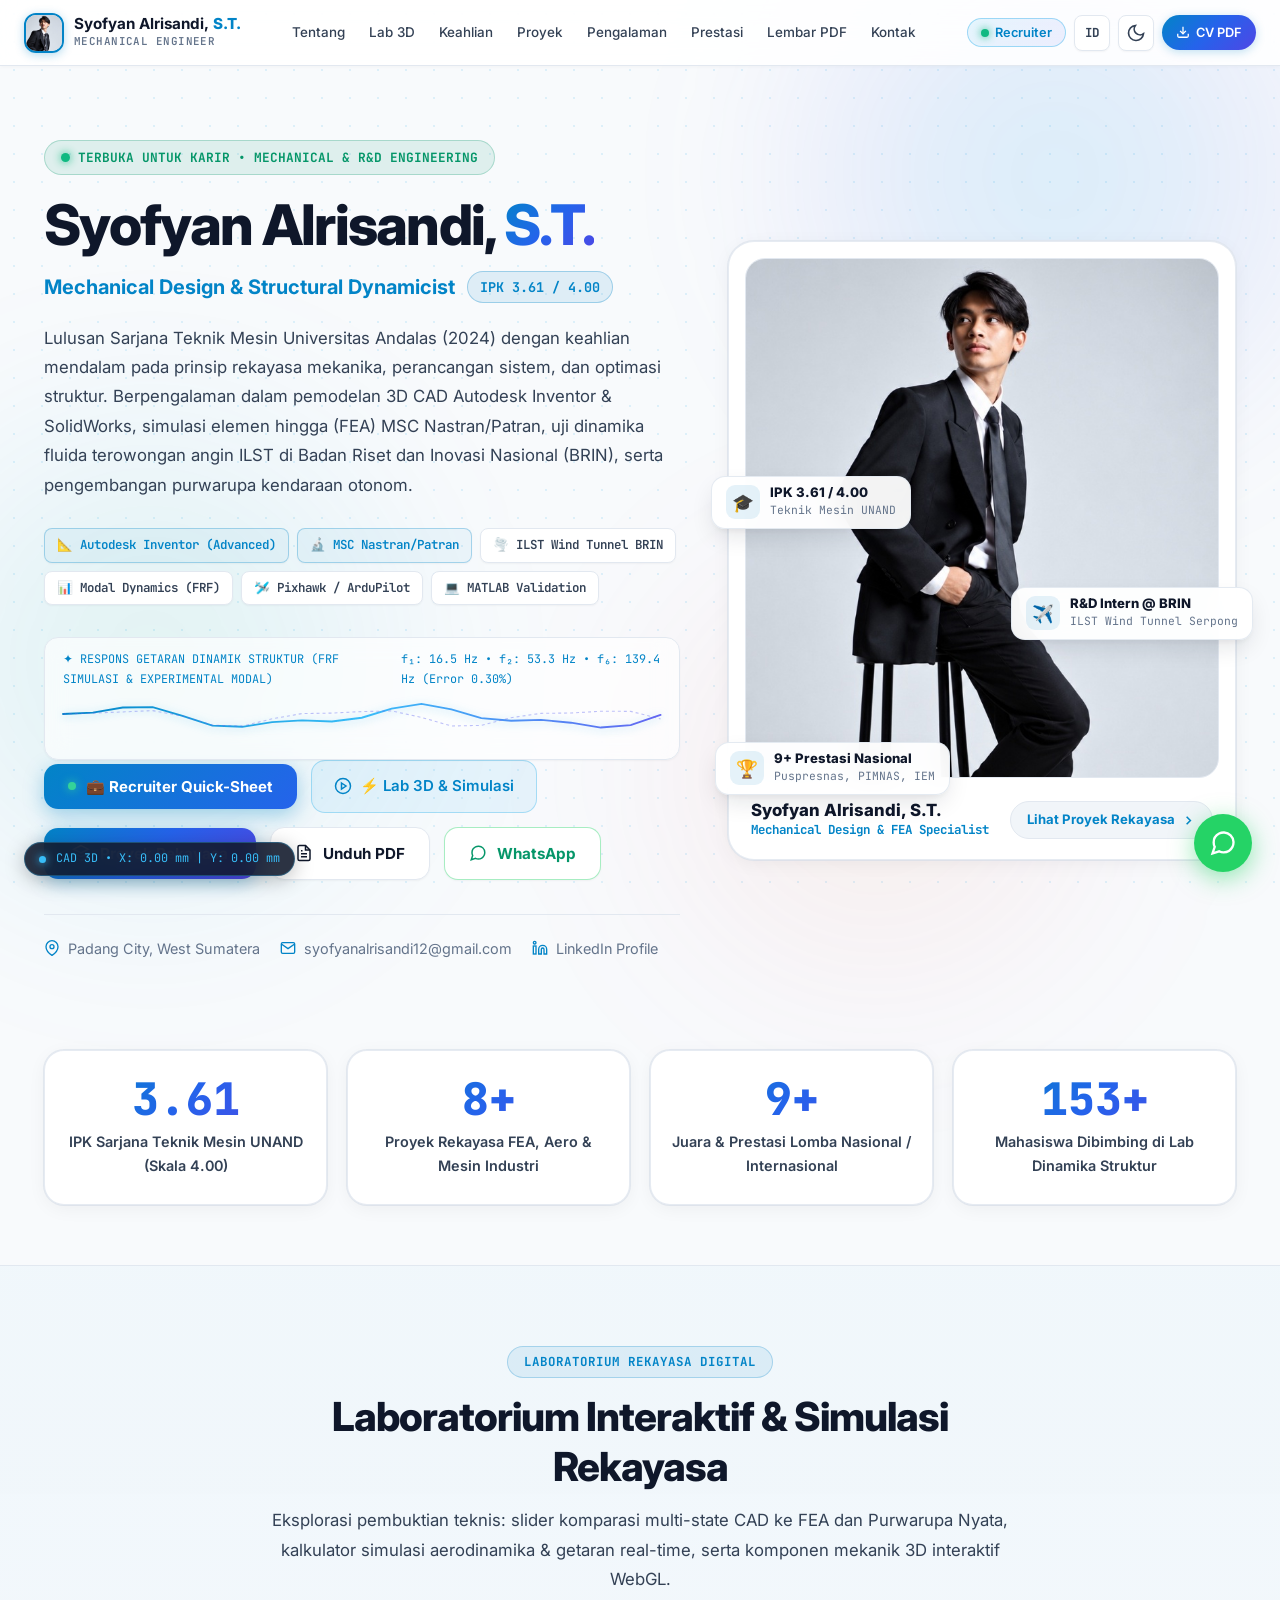
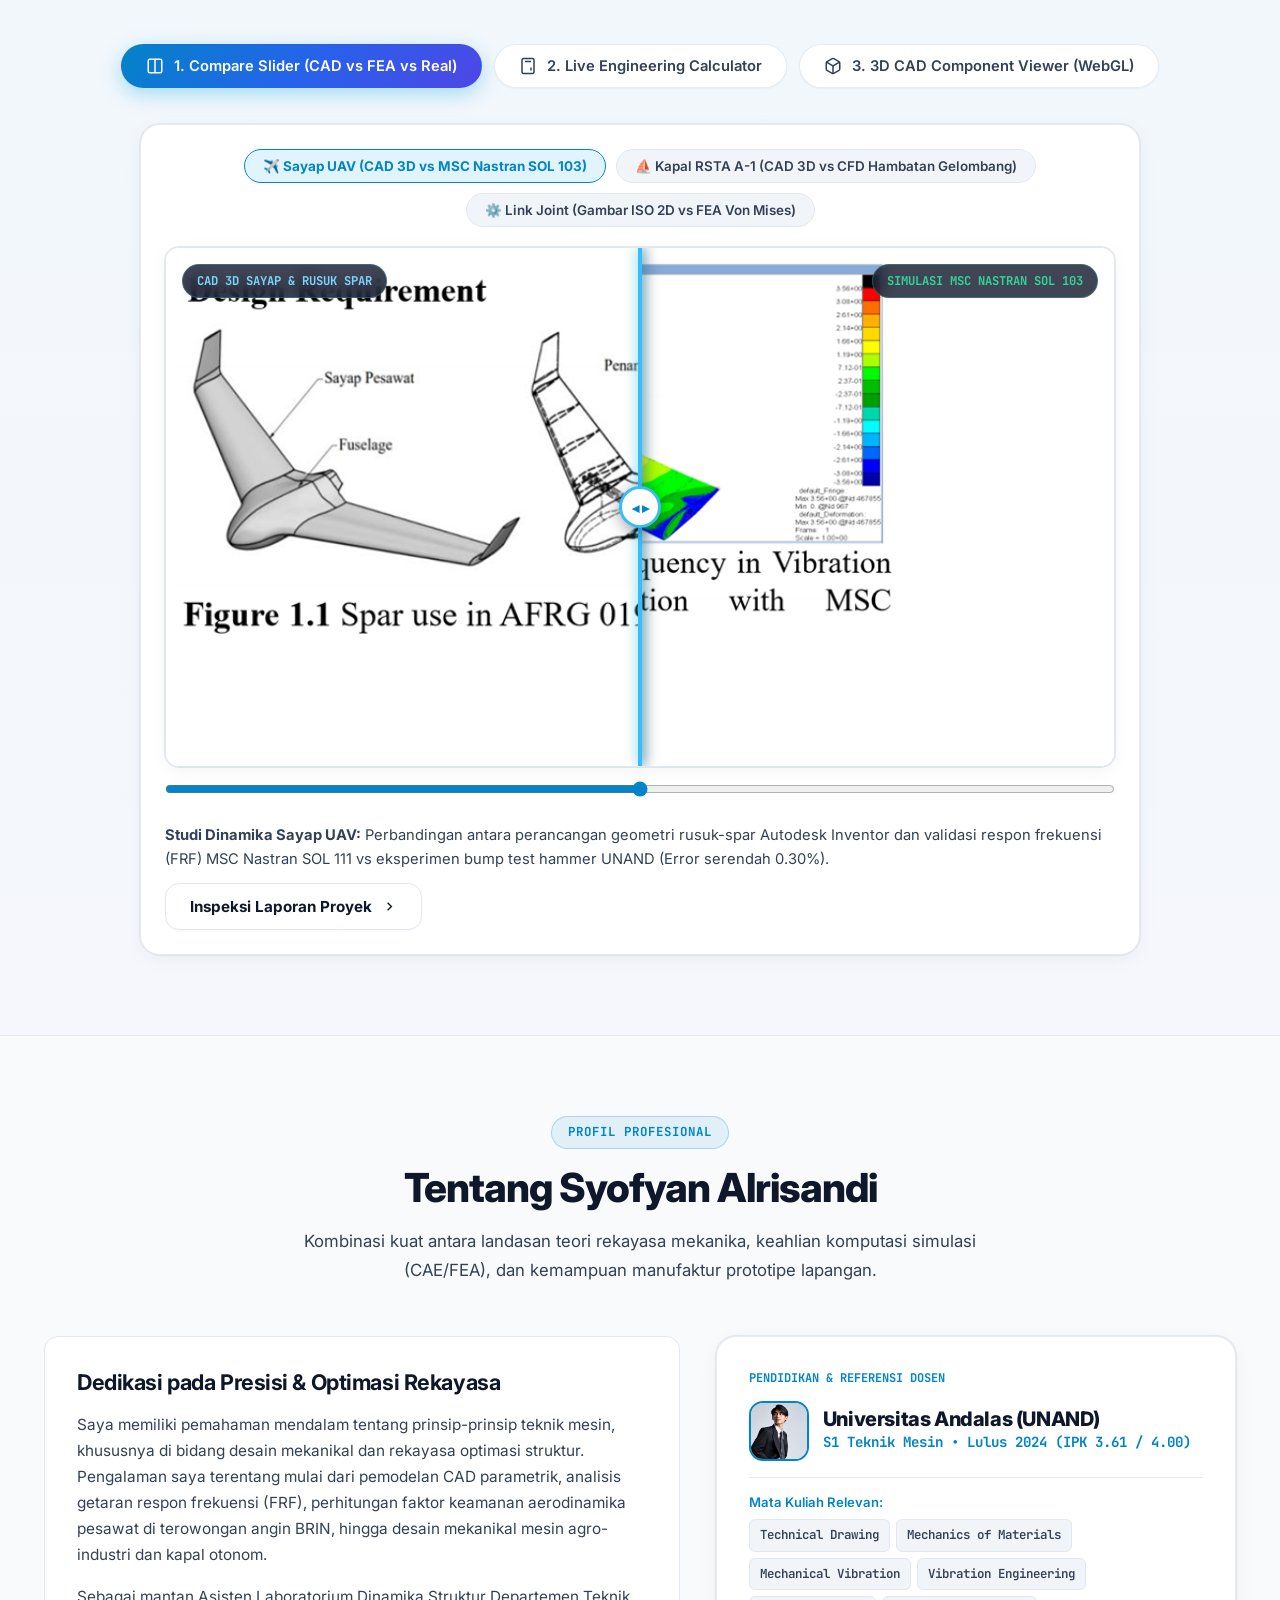
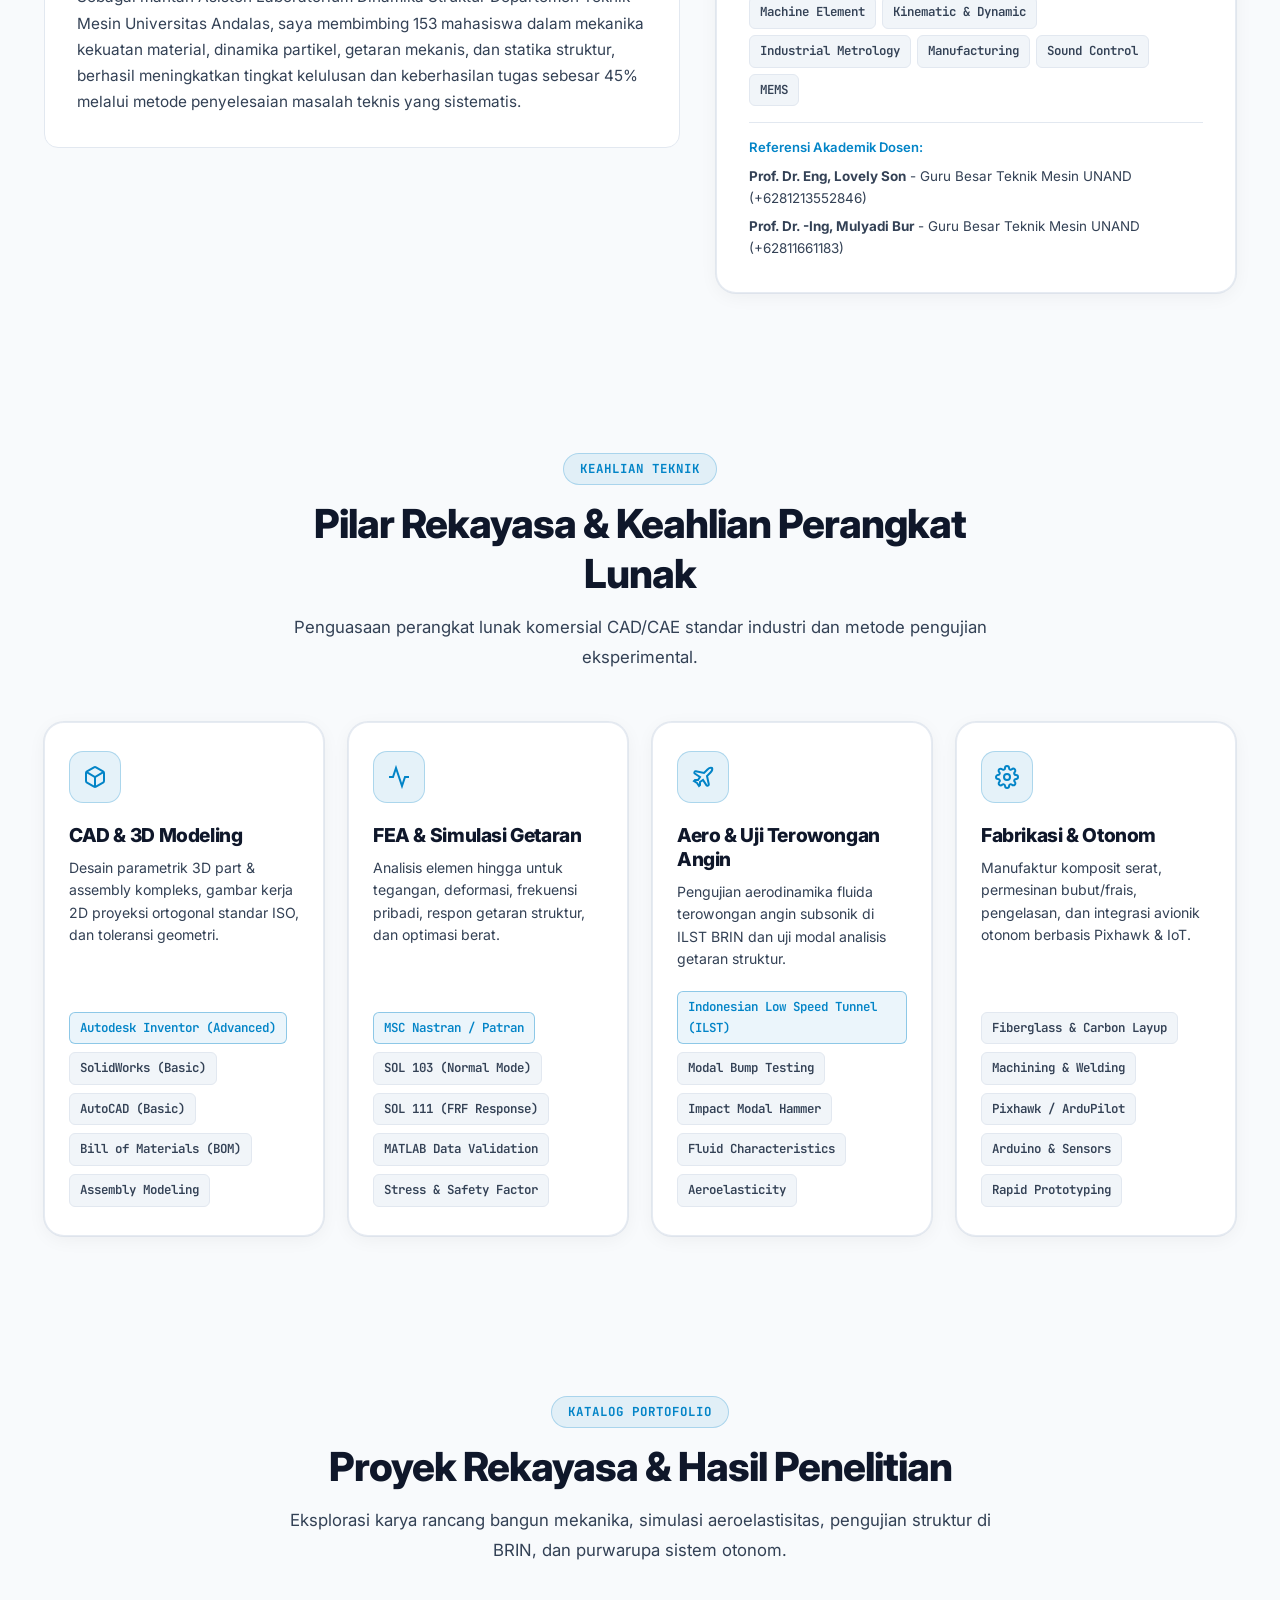
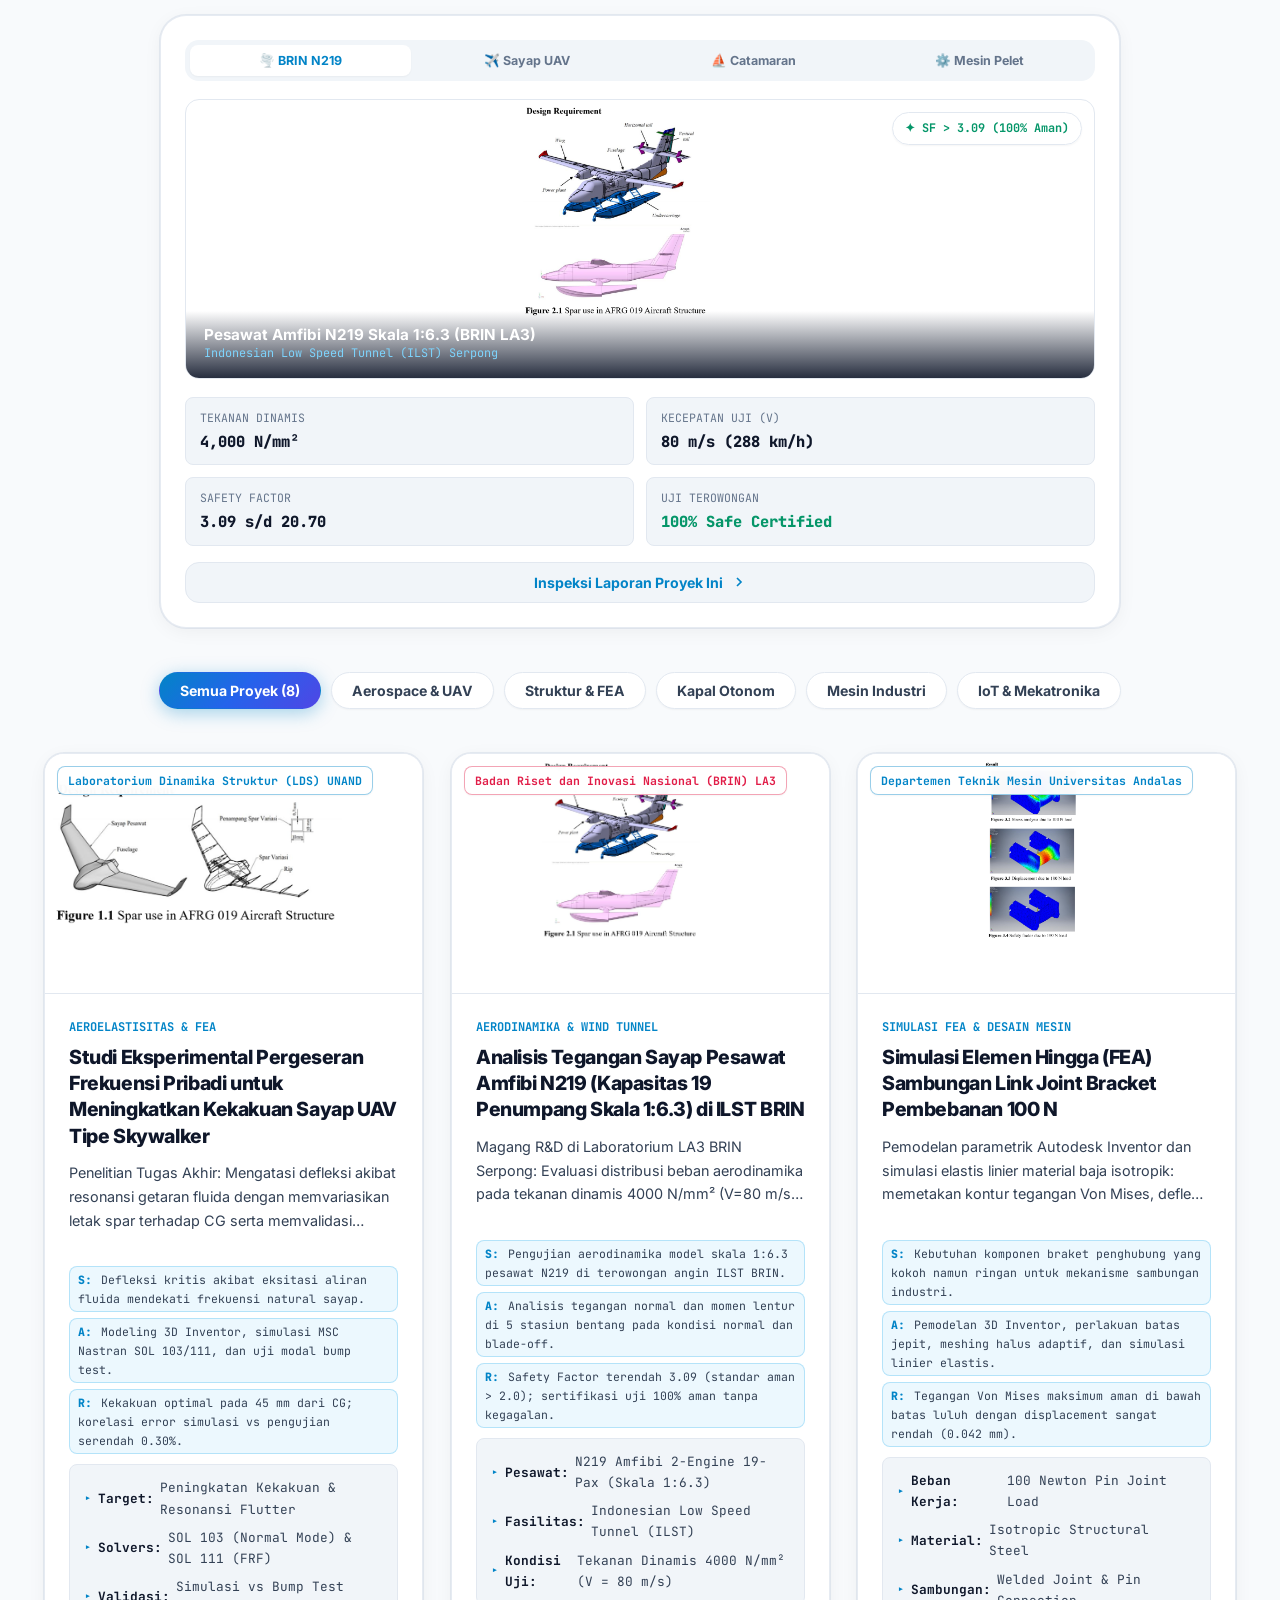
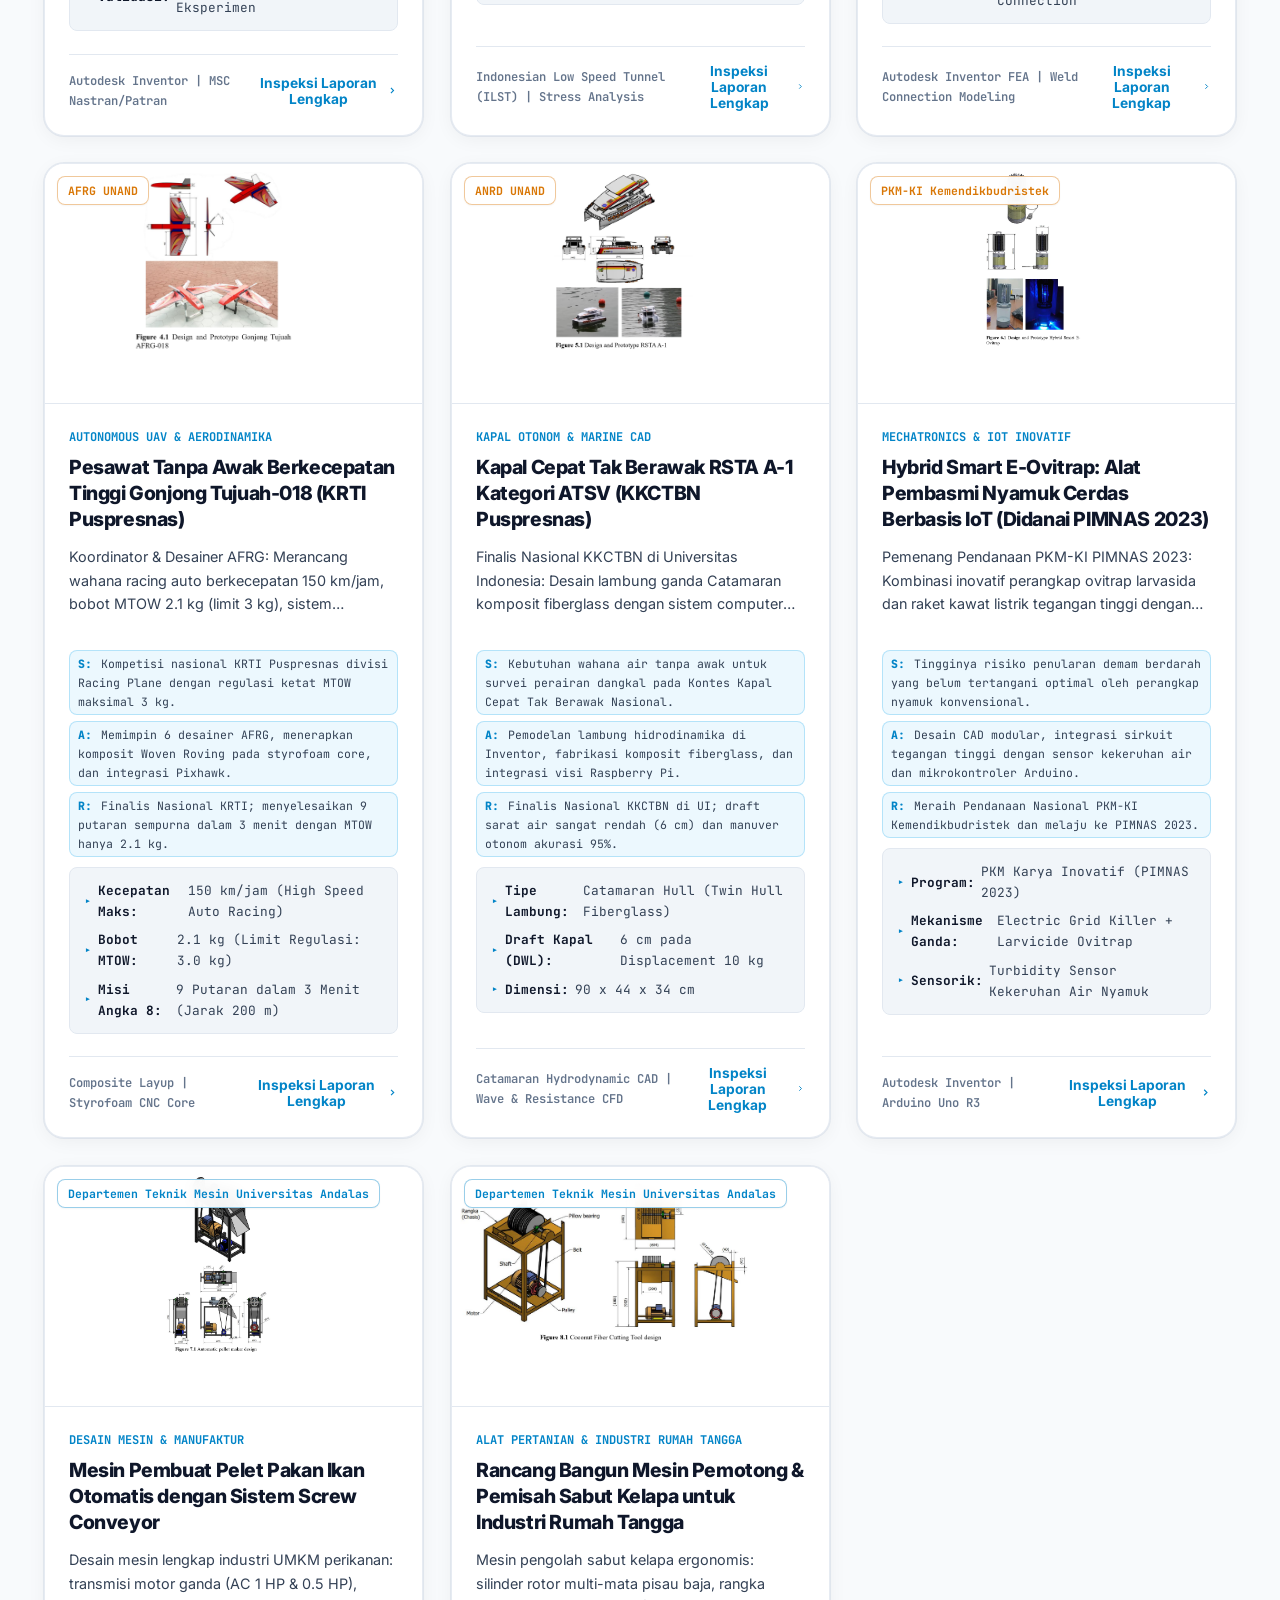
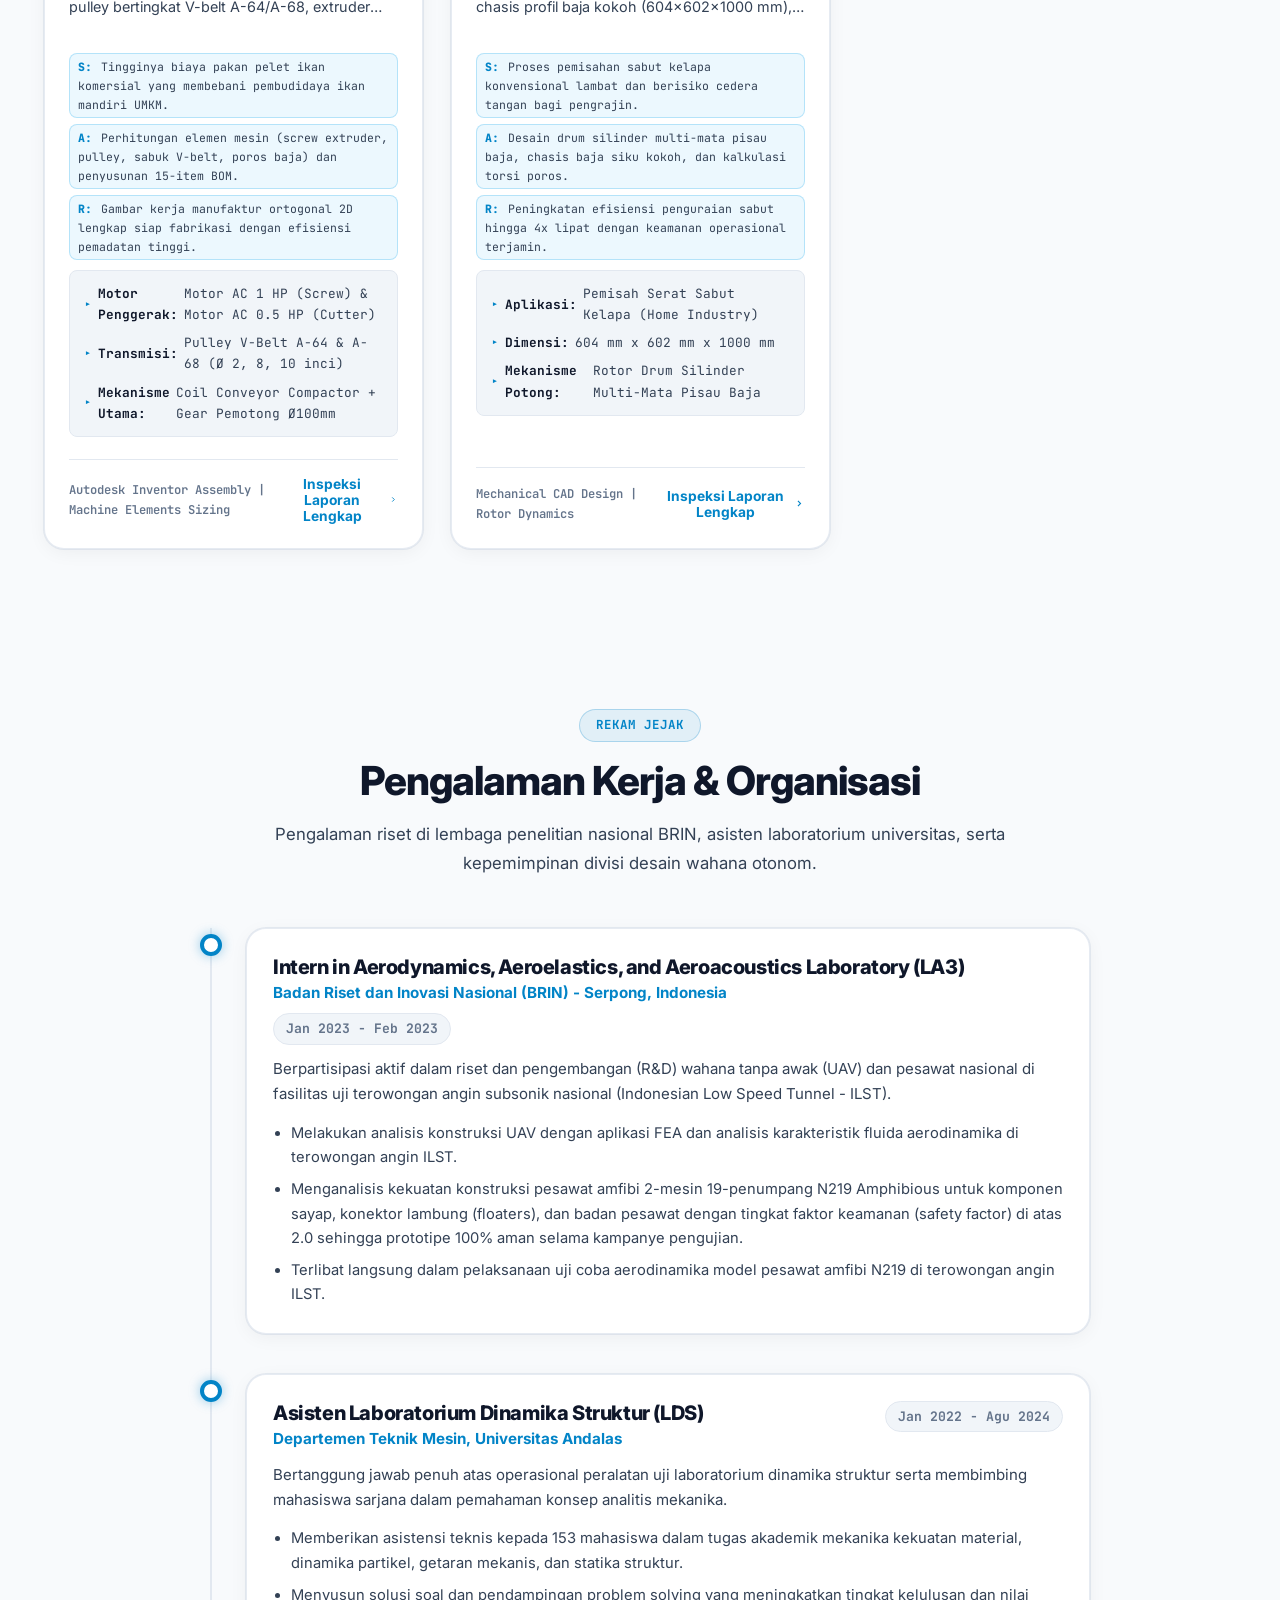
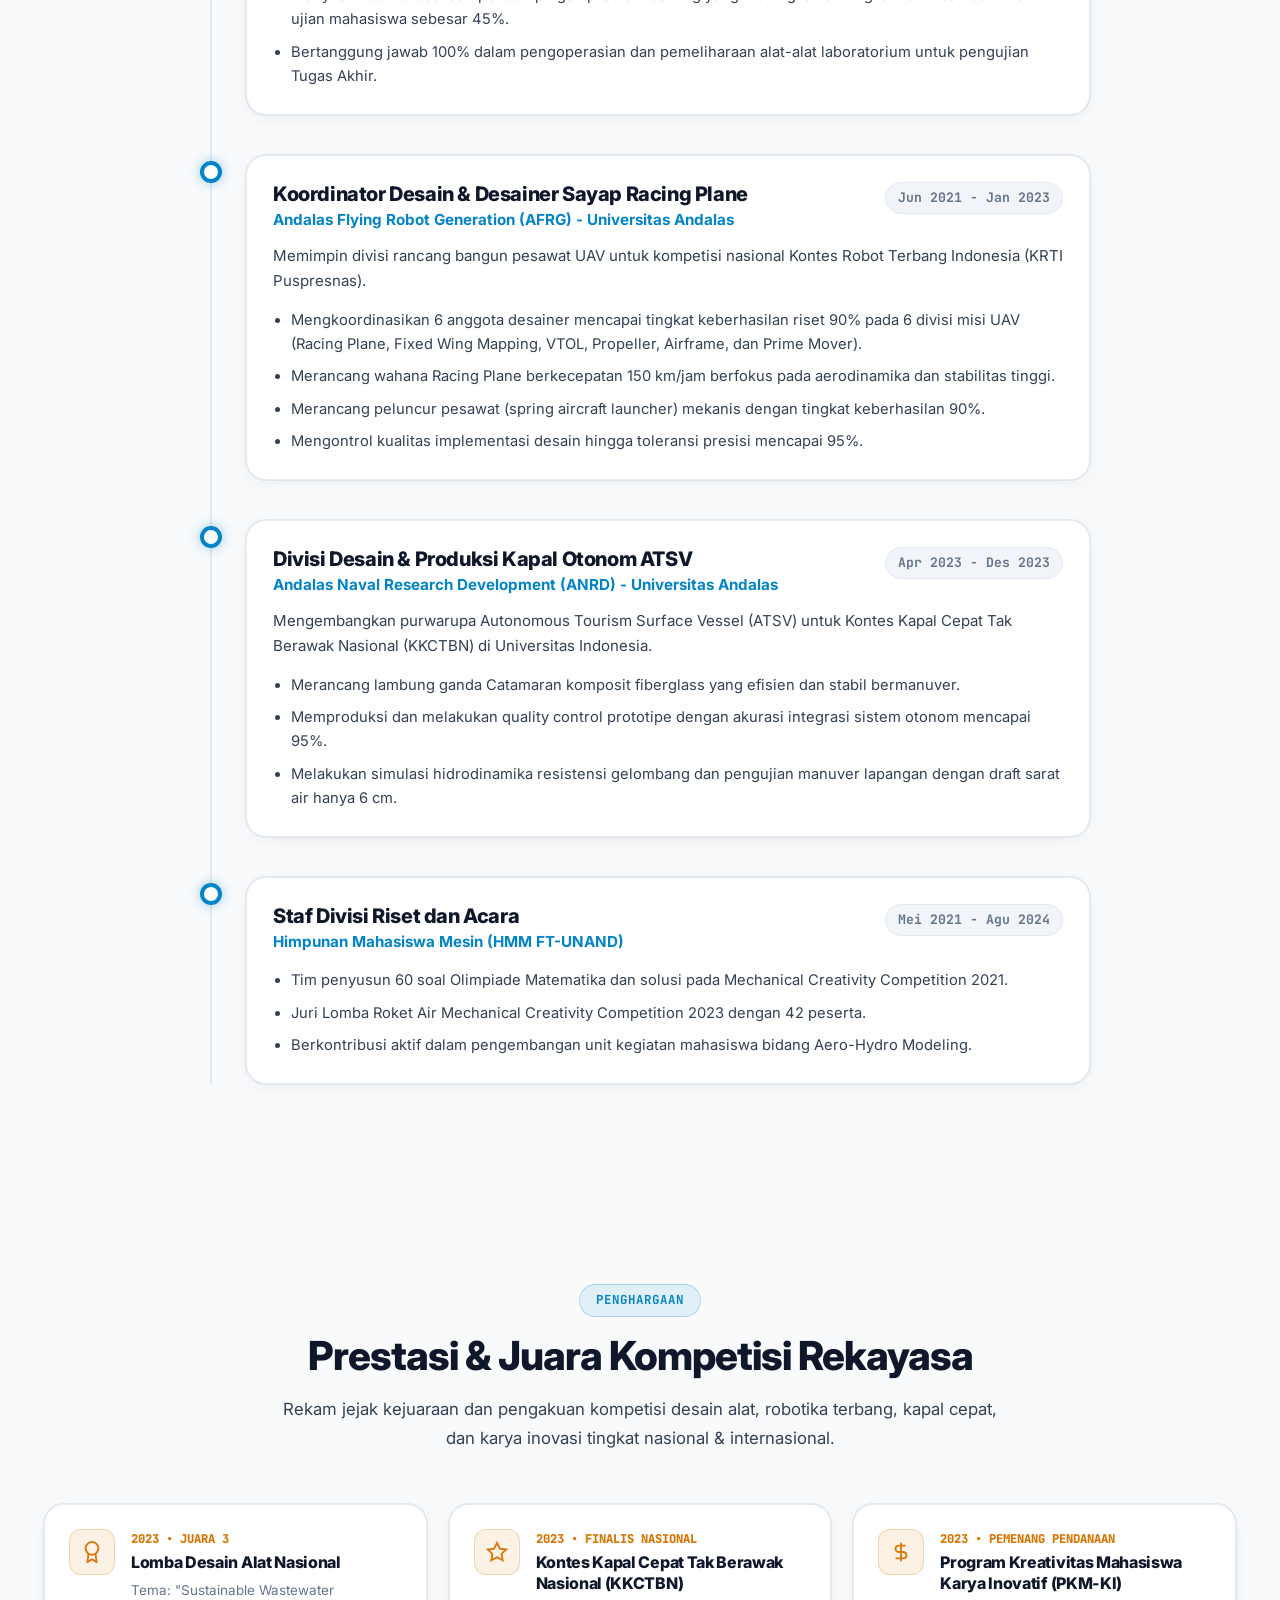
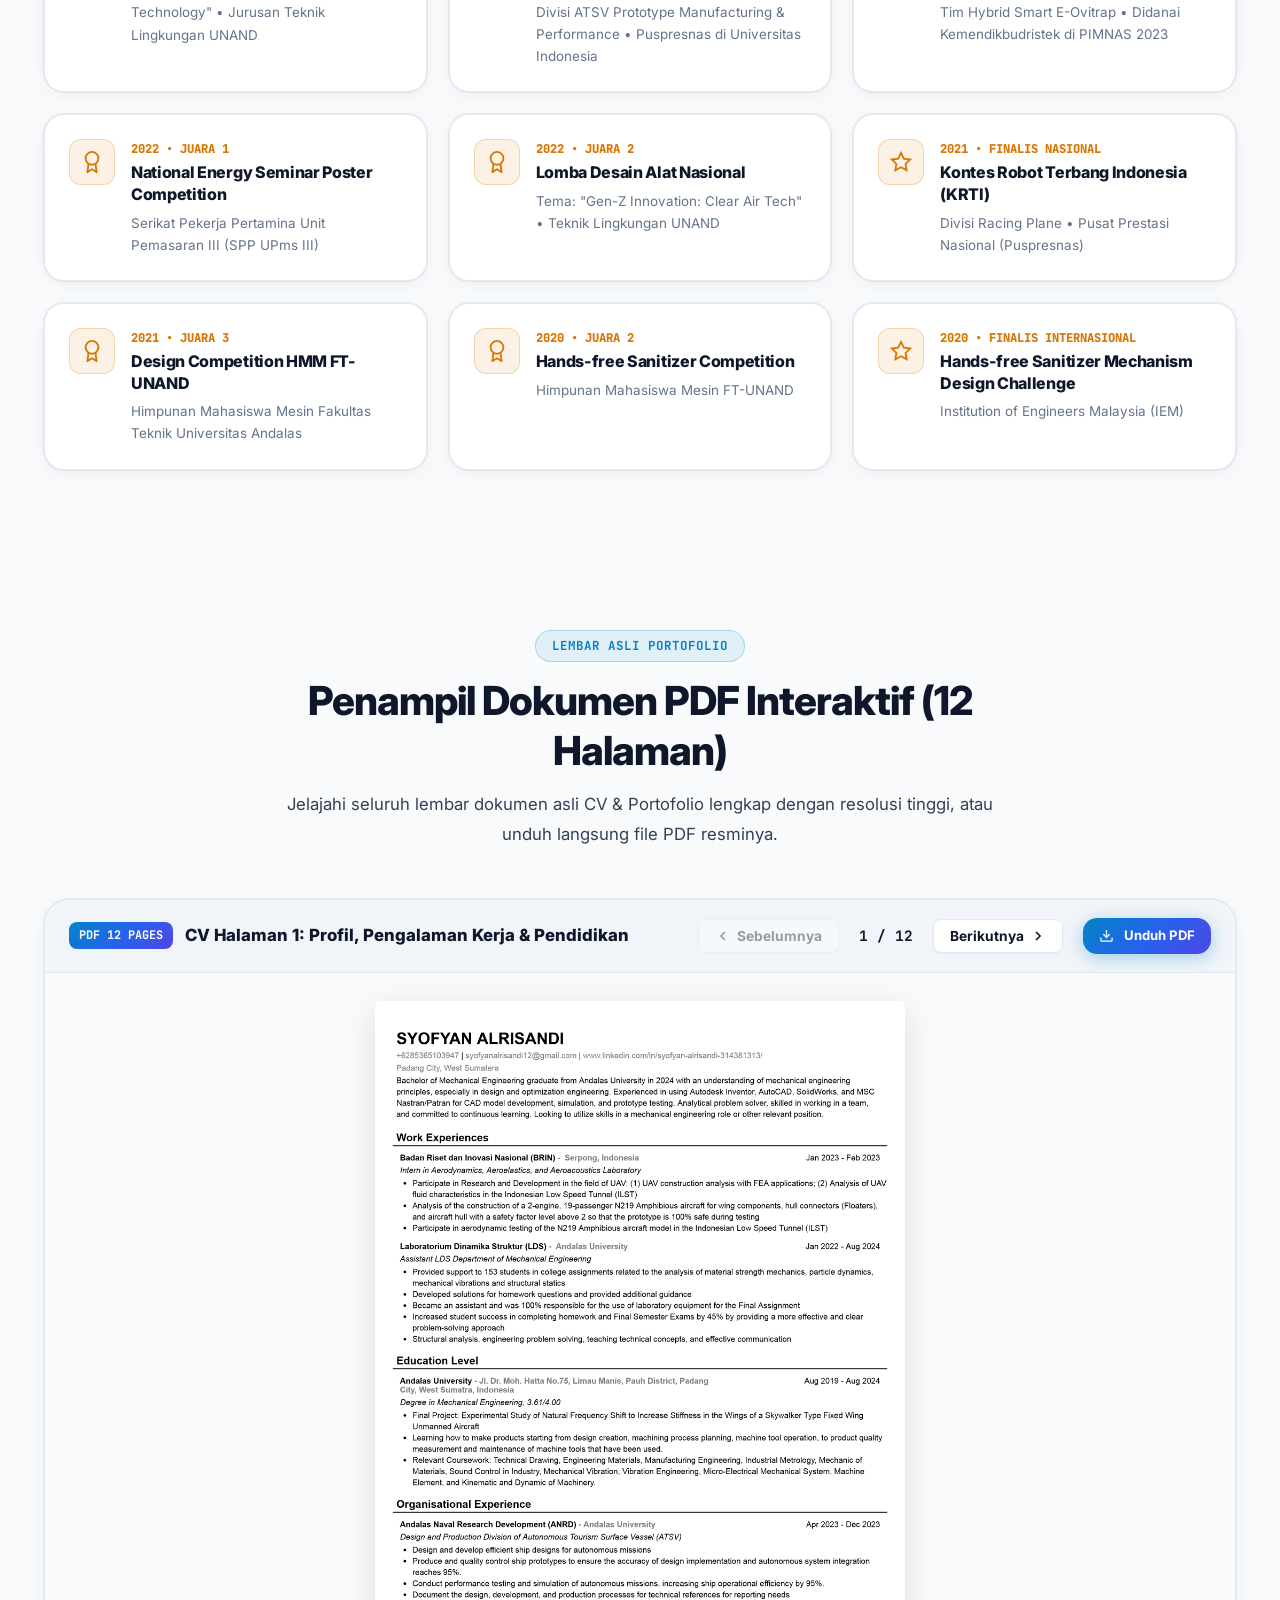
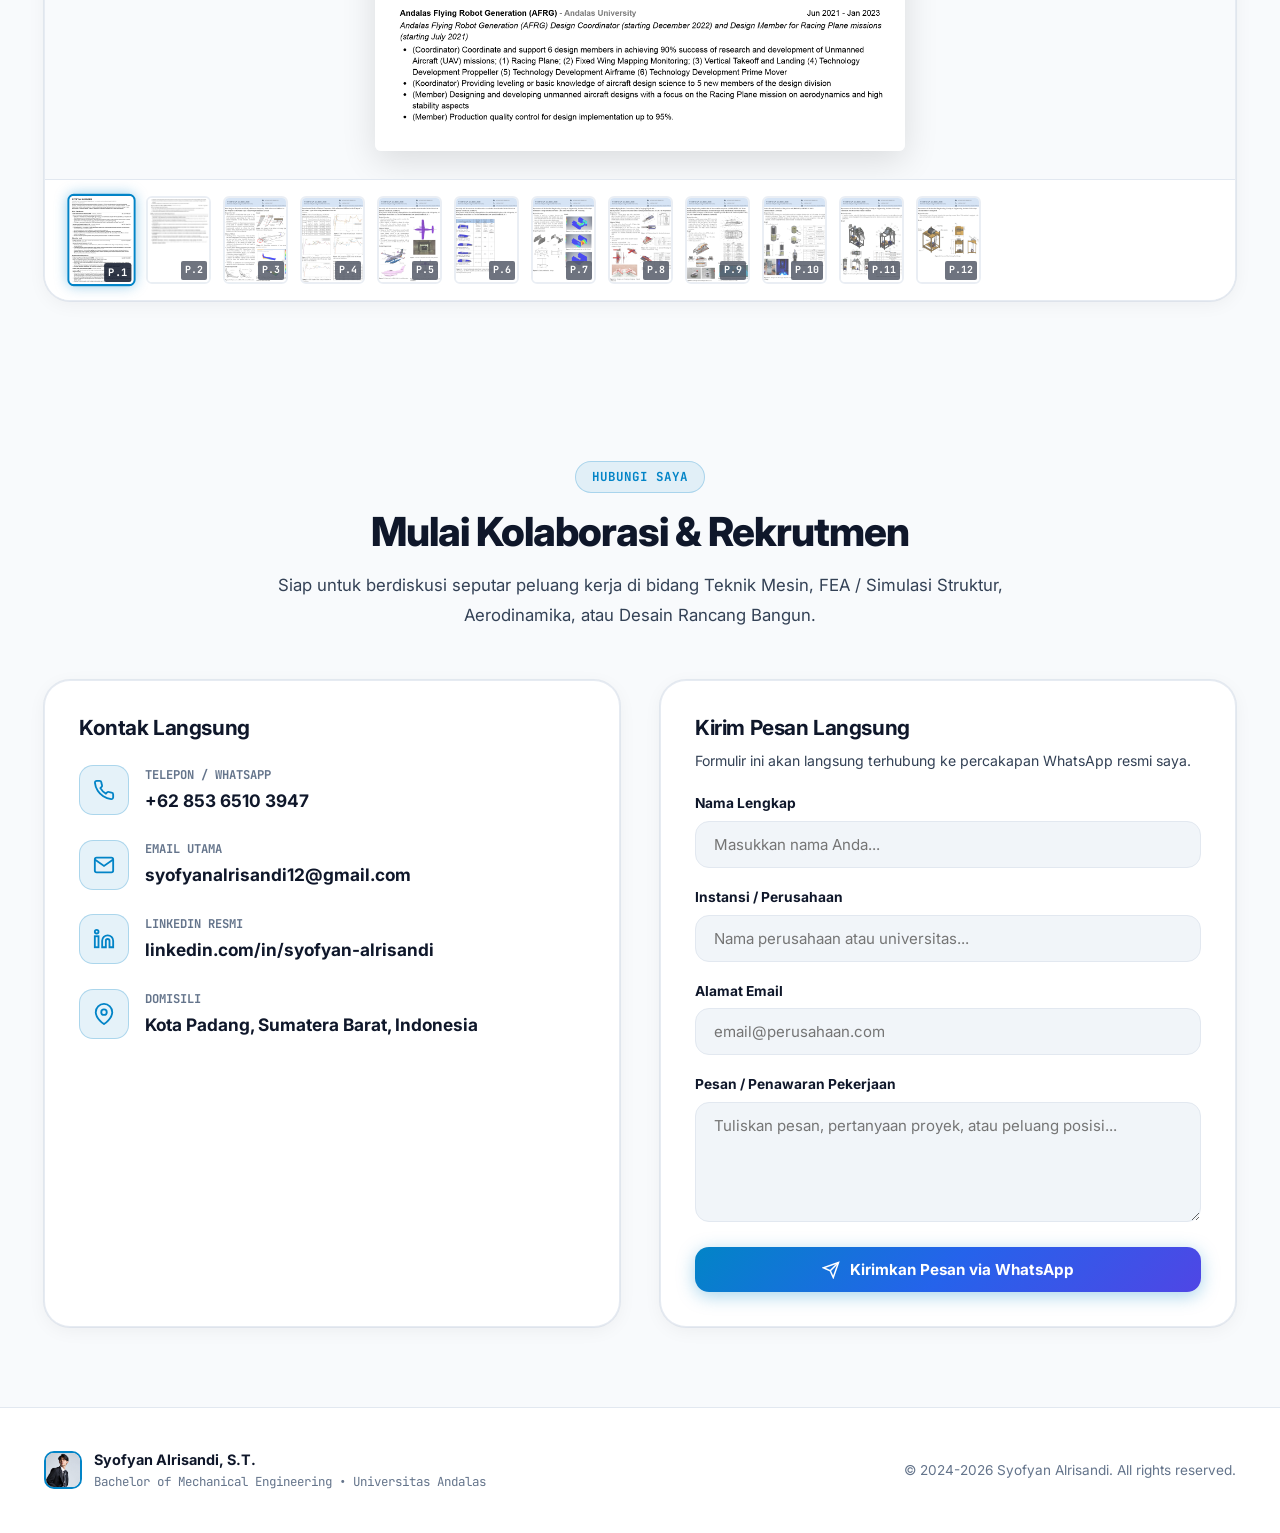
==== commit cf2a8ef4: "feat(mobile): display horizontal section navigation bar prominently on mobile phone access" ====
--- a/index.html
+++ b/index.html
@@ -1151,30 +1151,6 @@
     <svg width="28" height="28" viewBox="0 0 24 24" fill="none" stroke="currentColor" stroke-width="2"><path d="M21 11.5a8.38 8.38 0 0 1-.9 3.8 8.5 8.5 0 0 1-7.6 4.7 8.38 8.38 0 0 1-3.8-.9L3 21l1.9-5.7a8.38 8.38 0 0 1-.9-3.8 8.5 8.5 0 0 1 4.7-7.6 8.38 8.38 0 0 1 3.8-.9h.5a8.48 8.48 0 0 1 8 8v.5z"></path></svg>
   </a>
 
-  <!-- MOBILE BOTTOM APP NAVIGATION DOCK (VISIBLE ON <= 768px) -->
-  <nav class="mobile-bottom-nav" id="mobile-bottom-nav" aria-label="Navigasi Mobile">
-    <a href="#hero" class="mobile-nav-item active" data-nav="hero" aria-label="Beranda">
-      <svg width="20" height="20" viewBox="0 0 24 24" fill="none" stroke="currentColor" stroke-width="2.2"><path d="m3 9 9-7 9 7v11a2 2 0 0 1-2 2H5a2 2 0 0 1-2-2z"></path><polyline points="9 22 9 12 15 12 15 22"></polyline></svg>
-      <span data-i18n-id="Beranda" data-i18n-en="Home">Beranda</span>
-    </a>
-    <a href="#laboratorium-interaktif" class="mobile-nav-item" data-nav="laboratorium-interaktif" aria-label="Lab 3D">
-      <svg width="20" height="20" viewBox="0 0 24 24" fill="none" stroke="currentColor" stroke-width="2.2"><polygon points="12 2 2 7 12 12 22 7 12 2"></polygon><polyline points="2 17 12 22 22 17"></polyline><polyline points="2 12 12 17 22 12"></polyline></svg>
-      <span data-i18n-id="Lab 3D" data-i18n-en="3D Lab">Lab 3D</span>
-    </a>
-    <a href="#proyek" class="mobile-nav-item" data-nav="proyek" aria-label="Proyek">
-      <svg width="20" height="20" viewBox="0 0 24 24" fill="none" stroke="currentColor" stroke-width="2.2"><rect x="2" y="7" width="20" height="14" rx="2" ry="2"></rect><path d="M16 21V5a2 2 0 0 0-2-2h-4a2 2 0 0 0-2 2v16"></path></svg>
-      <span data-i18n-id="Proyek" data-i18n-en="Projects">Proyek</span>
-    </a>
-    <a href="#dokumen-portfolio" class="mobile-nav-item" data-nav="dokumen-portfolio" aria-label="CV & PDF">
-      <svg width="20" height="20" viewBox="0 0 24 24" fill="none" stroke="currentColor" stroke-width="2.2"><path d="M14 2H6a2 2 0 0 0-2 2v16a2 2 0 0 0 2 2h12a2 2 0 0 0 2-2V8z"></path><polyline points="14 2 14 8 20 8"></polyline><line x1="16" y1="13" x2="8" y2="13"></line><line x1="16" y1="17" x2="8" y2="17"></line></svg>
-      <span data-i18n-id="CV PDF" data-i18n-en="CV PDF">CV PDF</span>
-    </a>
-    <a href="#kontak" class="mobile-nav-item" data-nav="kontak" aria-label="Kontak">
-      <svg width="20" height="20" viewBox="0 0 24 24" fill="none" stroke="currentColor" stroke-width="2.2"><path d="M21 11.5a8.38 8.38 0 0 1-.9 3.8 8.5 8.5 0 0 1-7.6 4.7 8.38 8.38 0 0 1-3.8-.9L3 21l1.9-5.7a8.38 8.38 0 0 1-.9-3.8 8.5 8.5 0 0 1 4.7-7.6 8.38 8.38 0 0 1 3.8-.9h.5a8.48 8.48 0 0 1 8 8v.5z"></path></svg>
-      <span data-i18n-id="Kontak" data-i18n-en="Contact">Kontak</span>
-    </a>
-  </nav>
-
   <!-- RECRUITER QUICK-SHEET DRAWER -->
   <div class="recruiter-drawer-backdrop" id="recruiter-drawer-backdrop">
     <div class="recruiter-drawer" id="recruiter-drawer">
--- a/portfolio.css
+++ b/portfolio.css
@@ -2015,35 +2015,89 @@
 }
 
 @media (max-width: 1040px) {
+  .navbar {
+    height: auto !important;
+    min-height: 96px;
+    padding: 0 !important;
+    background: var(--bg-glass);
+    backdrop-filter: blur(24px);
+    -webkit-backdrop-filter: blur(24px);
+    border-bottom: 1px solid var(--border-subtle);
+    box-shadow: 0 4px 16px rgba(0, 0, 0, 0.04);
+  }
+  .navbar .container {
+    flex-wrap: wrap !important;
+    padding: 8px 14px 6px !important;
+    gap: 8px 10px;
+    height: auto !important;
+  }
+  .nav-brand {
+    order: 1;
+    flex-shrink: 0;
+  }
+  .nav-actions {
+    order: 2;
+    flex-shrink: 0;
+    gap: 6px;
+  }
+  .mobile-menu-toggle {
+    display: none !important;
+  }
+  /* The exact 8-item navigation bar requested by user: Always visible on mobile */
   .navbar .nav-menu {
-    position: fixed;
-    top: 66px;
-    left: 0;
-    right: 0;
-    background: var(--bg-secondary);
-    flex-direction: column;
-    padding: 20px 24px;
-    gap: 8px;
-    border-bottom: 1px solid var(--border-subtle);
+    order: 3;
+    display: flex !important;
+    position: static !important;
+    width: 100% !important;
+    flex-basis: 100% !important;
+    flex-direction: row !important;
+    align-items: center;
+    overflow-x: auto !important;
+    overflow-y: hidden !important;
+    -webkit-overflow-scrolling: touch;
+    white-space: nowrap !important;
+    scrollbar-width: none;
+    padding: 6px 2px 4px !important;
+    margin: 2px 0 0 !important;
+    gap: 6px !important;
+    background: transparent !important;
+    box-shadow: none !important;
+    border: none !important;
+    border-top: 1px solid var(--border-subtle) !important;
+  }
+  .navbar .nav-menu::-webkit-scrollbar {
     display: none;
-    box-shadow: var(--shadow-lg);
-  }
-  .navbar .nav-menu.open {
-    display: flex;
+  }
+  .navbar .nav-menu li {
+    flex-shrink: 0;
+    list-style: none;
   }
   .navbar .nav-menu .nav-link {
-    width: 100%;
-    padding: 10px 14px;
-    font-size: 0.92rem;
-  }
-  .mobile-menu-toggle {
-    display: block;
+    display: inline-flex;
+    align-items: center;
+    padding: 6px 13px;
+    font-size: 0.82rem;
+    font-weight: 600;
+    border-radius: var(--radius-full);
+    color: var(--text-muted);
+    background: var(--bg-subtle);
+    border: 1px solid var(--border-subtle);
+    transition: all 0.2s ease;
+    text-decoration: none;
+  }
+  .navbar .nav-menu .nav-link:hover,
+  .navbar .nav-menu .nav-link.active {
+    color: var(--accent-cyan);
+    background: rgba(14, 165, 233, 0.14);
+    border-color: rgba(14, 165, 233, 0.4);
+    font-weight: 700;
+    box-shadow: 0 2px 8px rgba(14, 165, 233, 0.18);
   }
 }
 
 /* ==========================================================================
    ADVANCED MOBILE RESPONSIVE ENGINE (SMARTPHONES & TABLETS)
-   Touch ergonomics, 0-overflow, bottom-dock navigation & clean portrait framing
+   Touch ergonomics, 0-overflow, prominent top horizontal navigation & clean portrait framing
    ========================================================================== */
 @media (max-width: 768px) {
   /* Prevent horizontal page drift */
@@ -2053,23 +2107,14 @@
   }
 
   body {
-    padding-bottom: calc(68px + env(safe-area-inset-bottom, 0px));
+    padding-bottom: 0px !important;
   }
 
   .container {
     padding: 0 16px;
   }
 
-  /* Compact Navbar for Mobile */
-  .navbar {
-    height: 58px;
-  }
-  .navbar .container {
-    padding: 0 12px;
-  }
-  .navbar .nav-menu {
-    top: 58px;
-  }
+  /* Compact Brand for Mobile */
   .nav-avatar-img {
     width: 32px;
     height: 32px;
@@ -2113,7 +2158,7 @@
 
   /* Hero Section Mobile */
   .hero-section {
-    padding: 76px 0 32px;
+    padding: 114px 0 32px;
   }
   .hero-grid {
     grid-template-columns: 1fr;
@@ -2691,70 +2736,12 @@
     font-size: 0.8rem;
   }
 
-  /* Mobile Bottom App Navigation Bar */
-  .mobile-bottom-nav {
-    display: flex;
-    position: fixed;
-    bottom: 0;
-    left: 0;
-    right: 0;
-    height: 60px;
-    background: var(--bg-glass);
-    backdrop-filter: blur(20px);
-    -webkit-backdrop-filter: blur(20px);
-    border-top: 1px solid var(--border-subtle);
-    z-index: 999;
-    justify-content: space-around;
-    align-items: center;
-    padding: 4px 6px calc(4px + env(safe-area-inset-bottom, 0px));
-    box-shadow: 0 -4px 20px rgba(0, 0, 0, 0.08);
-  }
-  .mobile-nav-item {
-    display: flex;
-    flex-direction: column;
-    align-items: center;
-    justify-content: center;
-    gap: 3px;
-    color: var(--text-dim);
-    font-size: 0.68rem;
-    font-weight: 600;
-    font-family: var(--font-sans);
-    text-decoration: none;
-    flex: 1;
-    padding: 6px 0;
-    border-radius: var(--radius-sm);
-    transition: all 0.2s ease;
-    position: relative;
-  }
-  .mobile-nav-item svg {
-    transition: transform 0.2s ease;
-  }
-  .mobile-nav-item:hover,
-  .mobile-nav-item.active {
-    color: var(--accent-cyan);
-  }
-  .mobile-nav-item.active svg {
-    transform: translateY(-2px);
-    color: var(--accent-cyan);
-  }
-  .mobile-nav-item.active::after {
-    content: '';
-    position: absolute;
-    top: 0;
-    left: 50%;
-    transform: translateX(-50%);
-    width: 20px;
-    height: 3px;
-    border-radius: 0 0 3px 3px;
-    background: var(--accent-cyan);
-  }
-
-  /* Floating WhatsApp Button Placed Safely Above Bottom Nav */
+  /* Floating WhatsApp Button */
   .floating-whatsapp {
-    bottom: calc(72px + env(safe-area-inset-bottom, 0px)) !important;
-    right: 14px !important;
-    width: 48px !important;
-    height: 48px !important;
+    bottom: 24px !important;
+    right: 18px !important;
+    width: 50px !important;
+    height: 50px !important;
   }
 
   /* HUD coordinate tracker hidden on touch devices */
